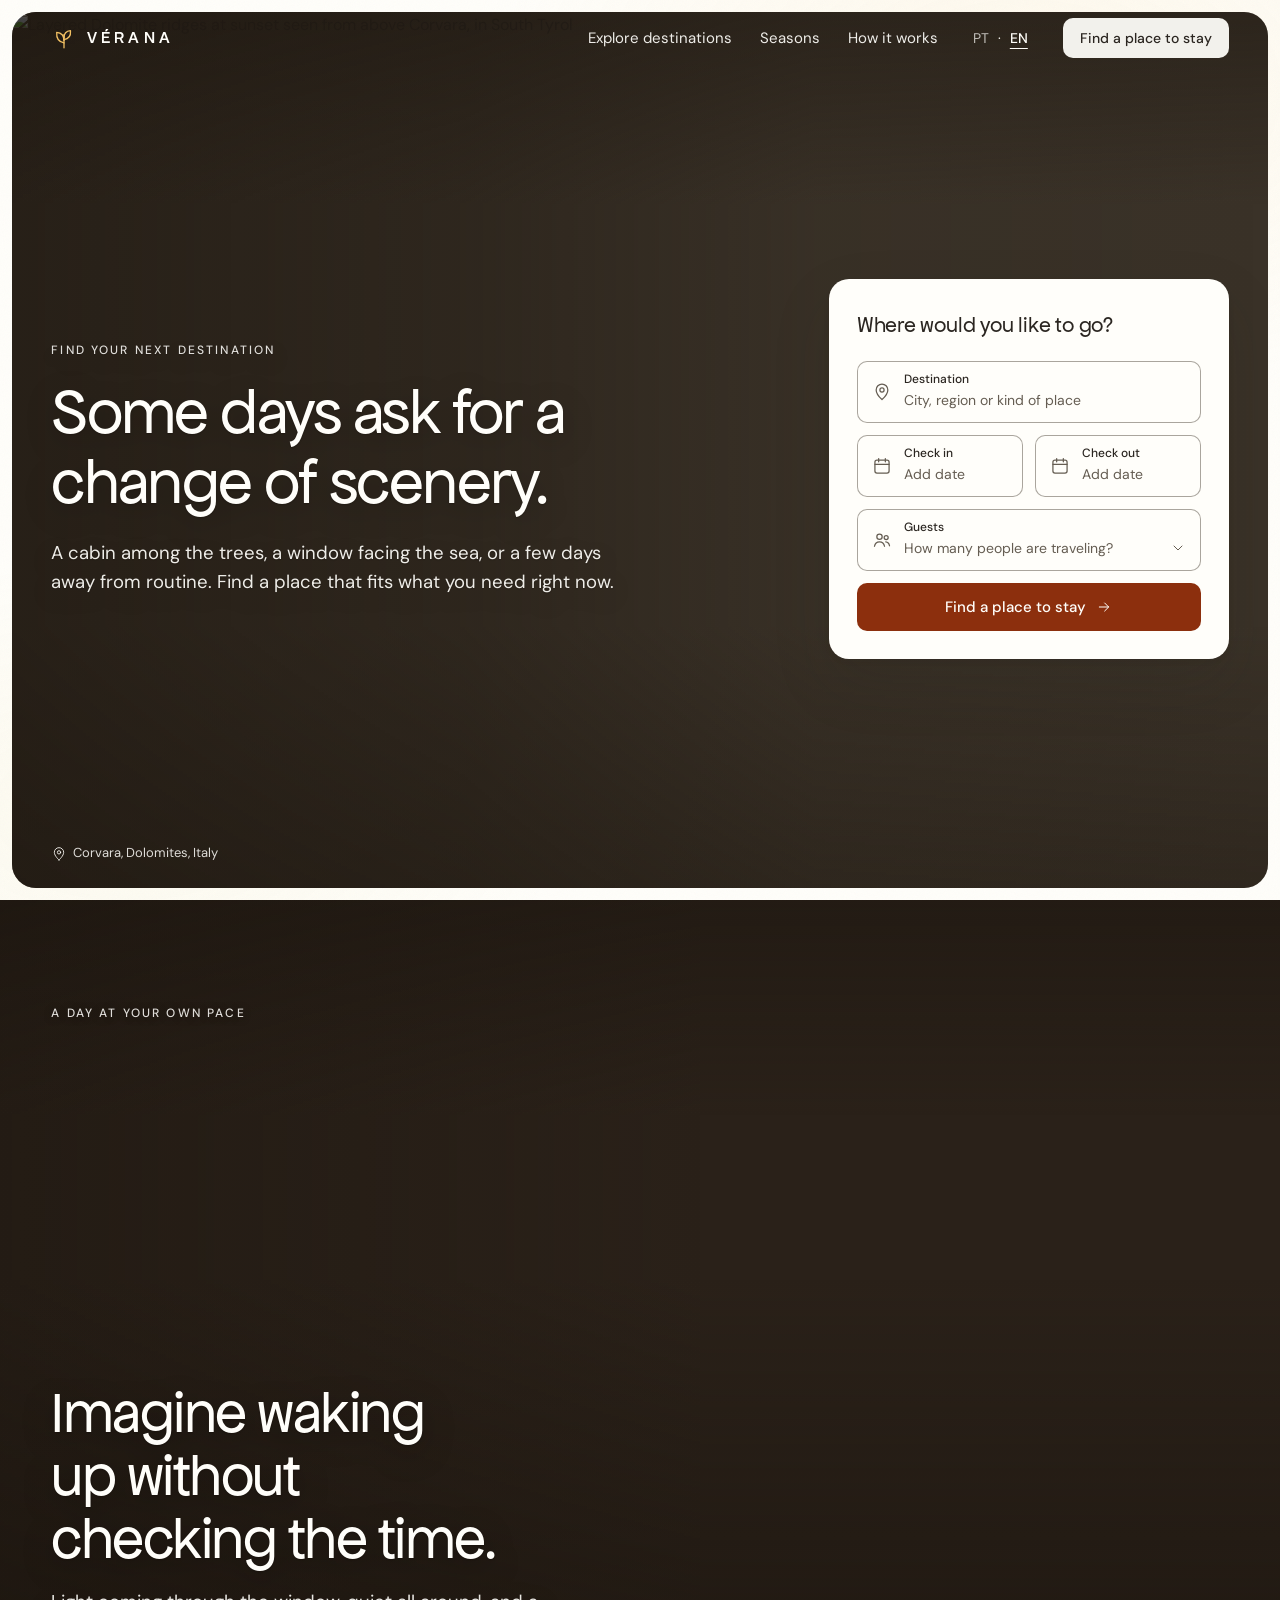
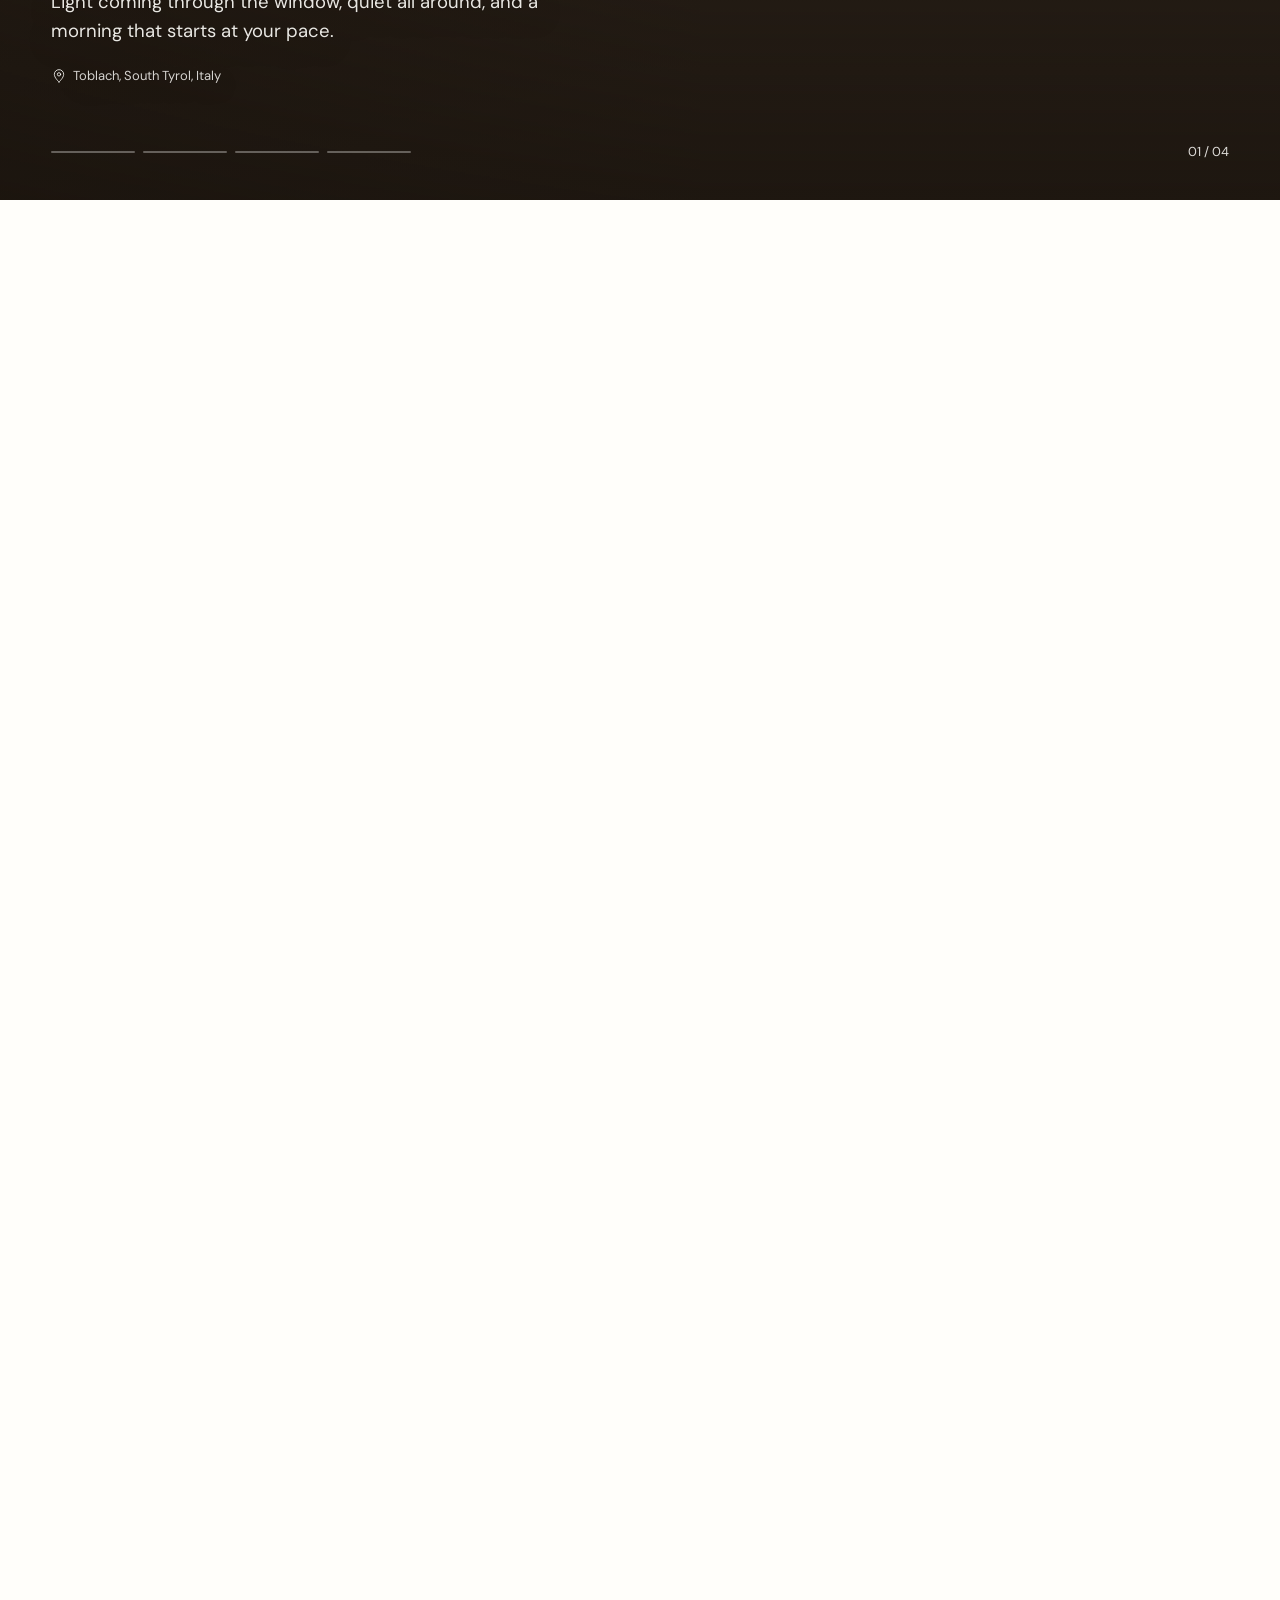
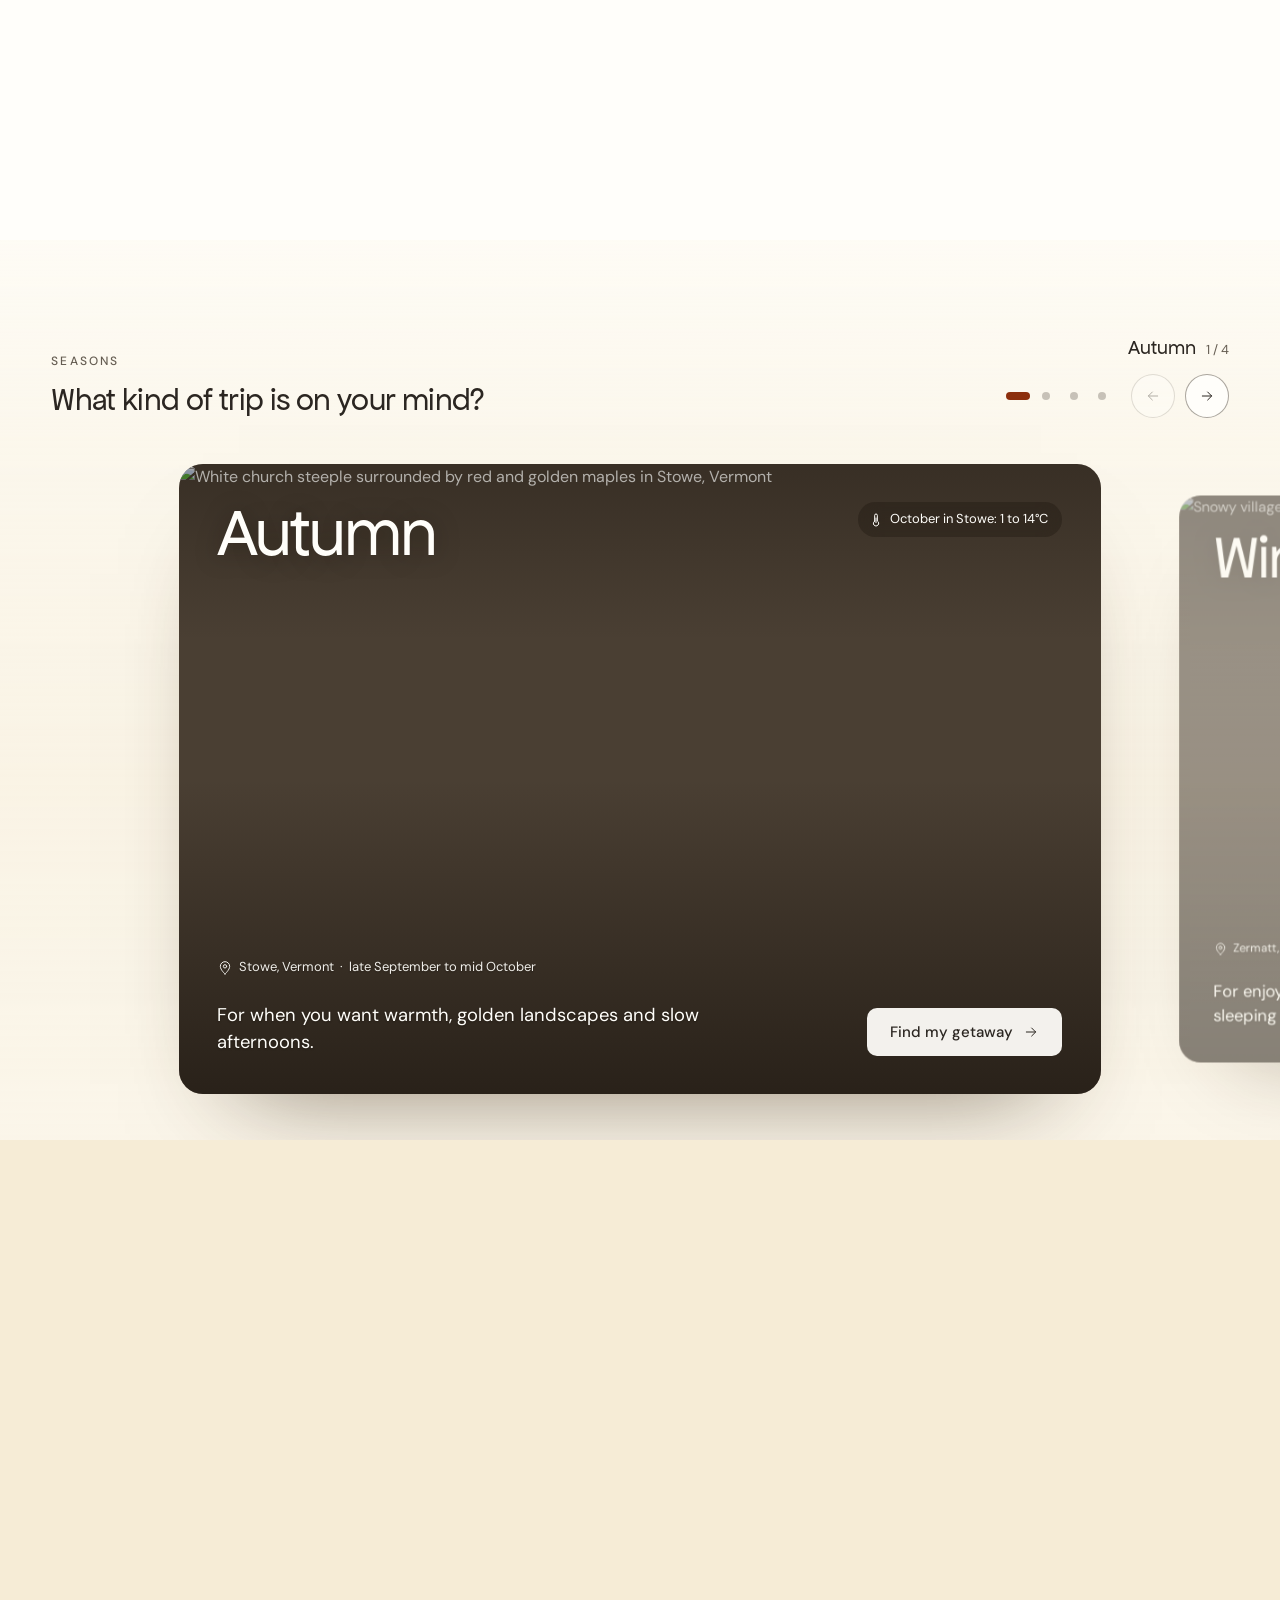
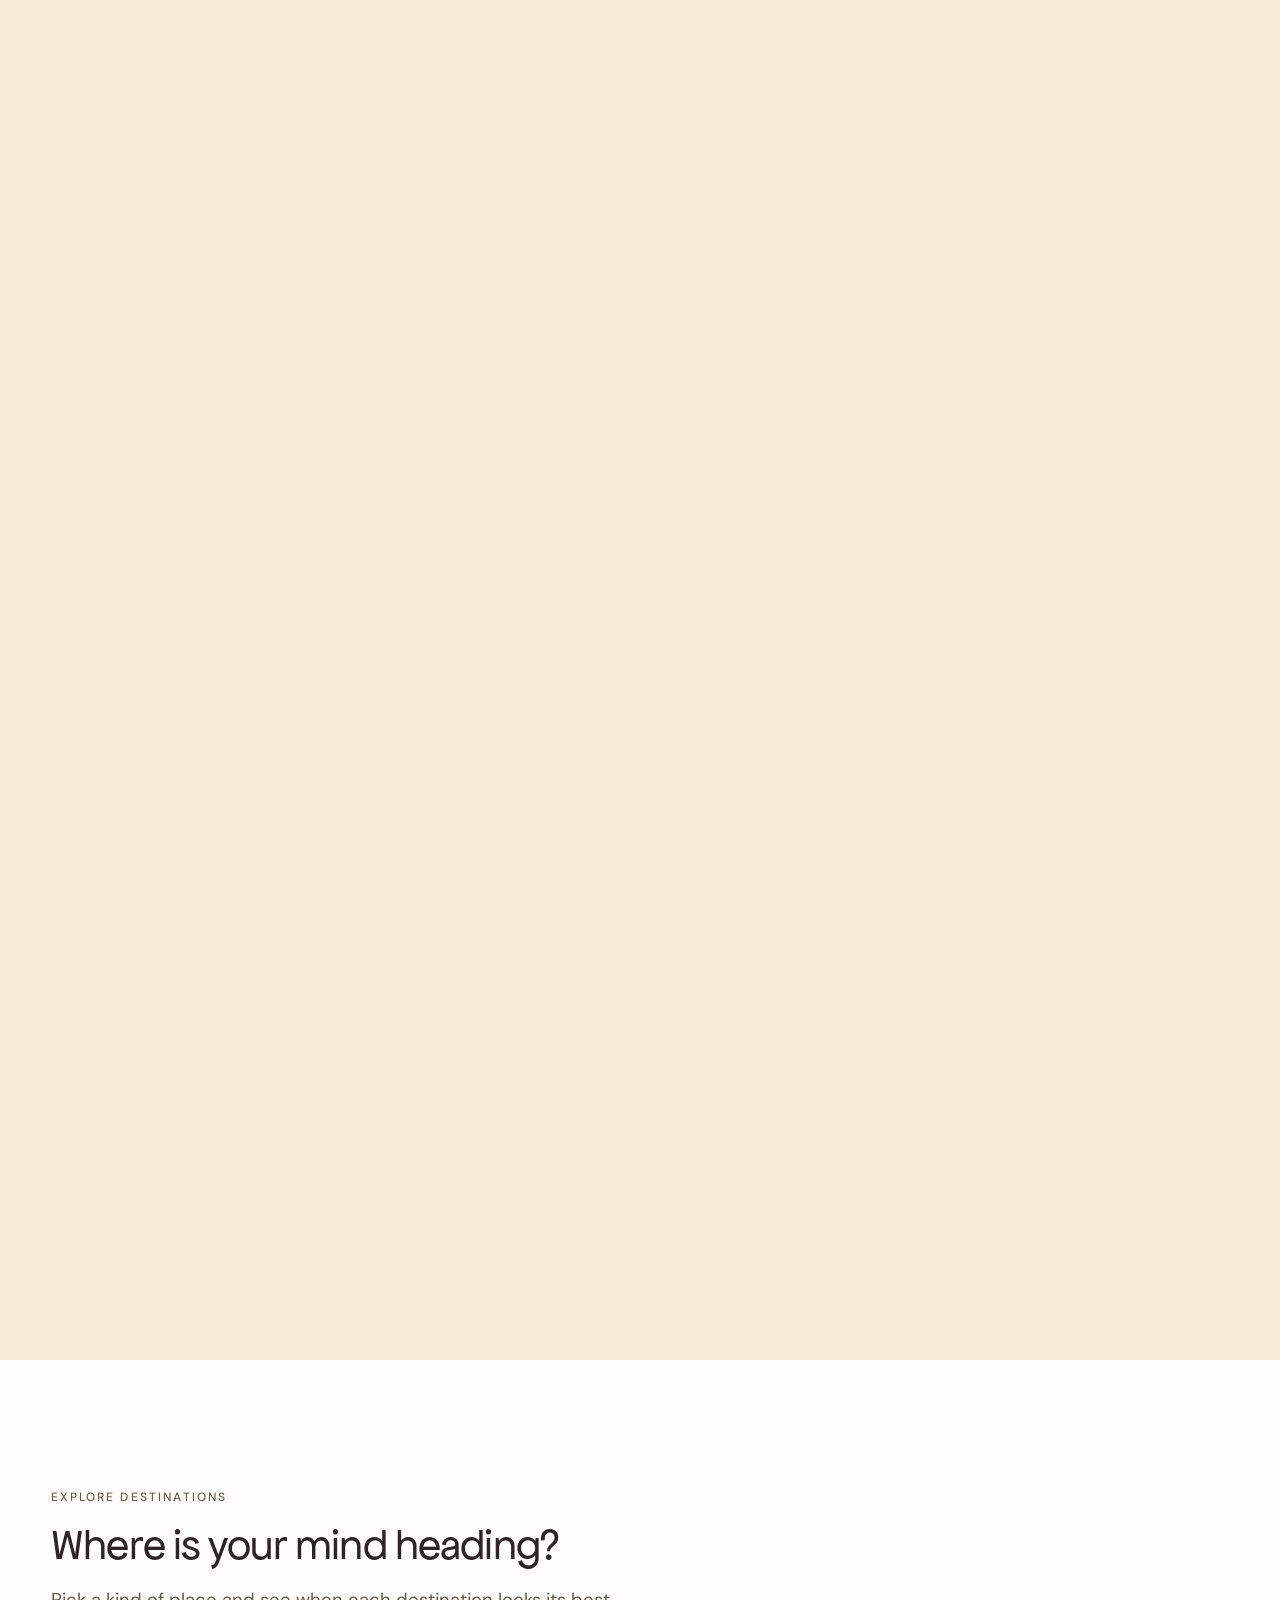
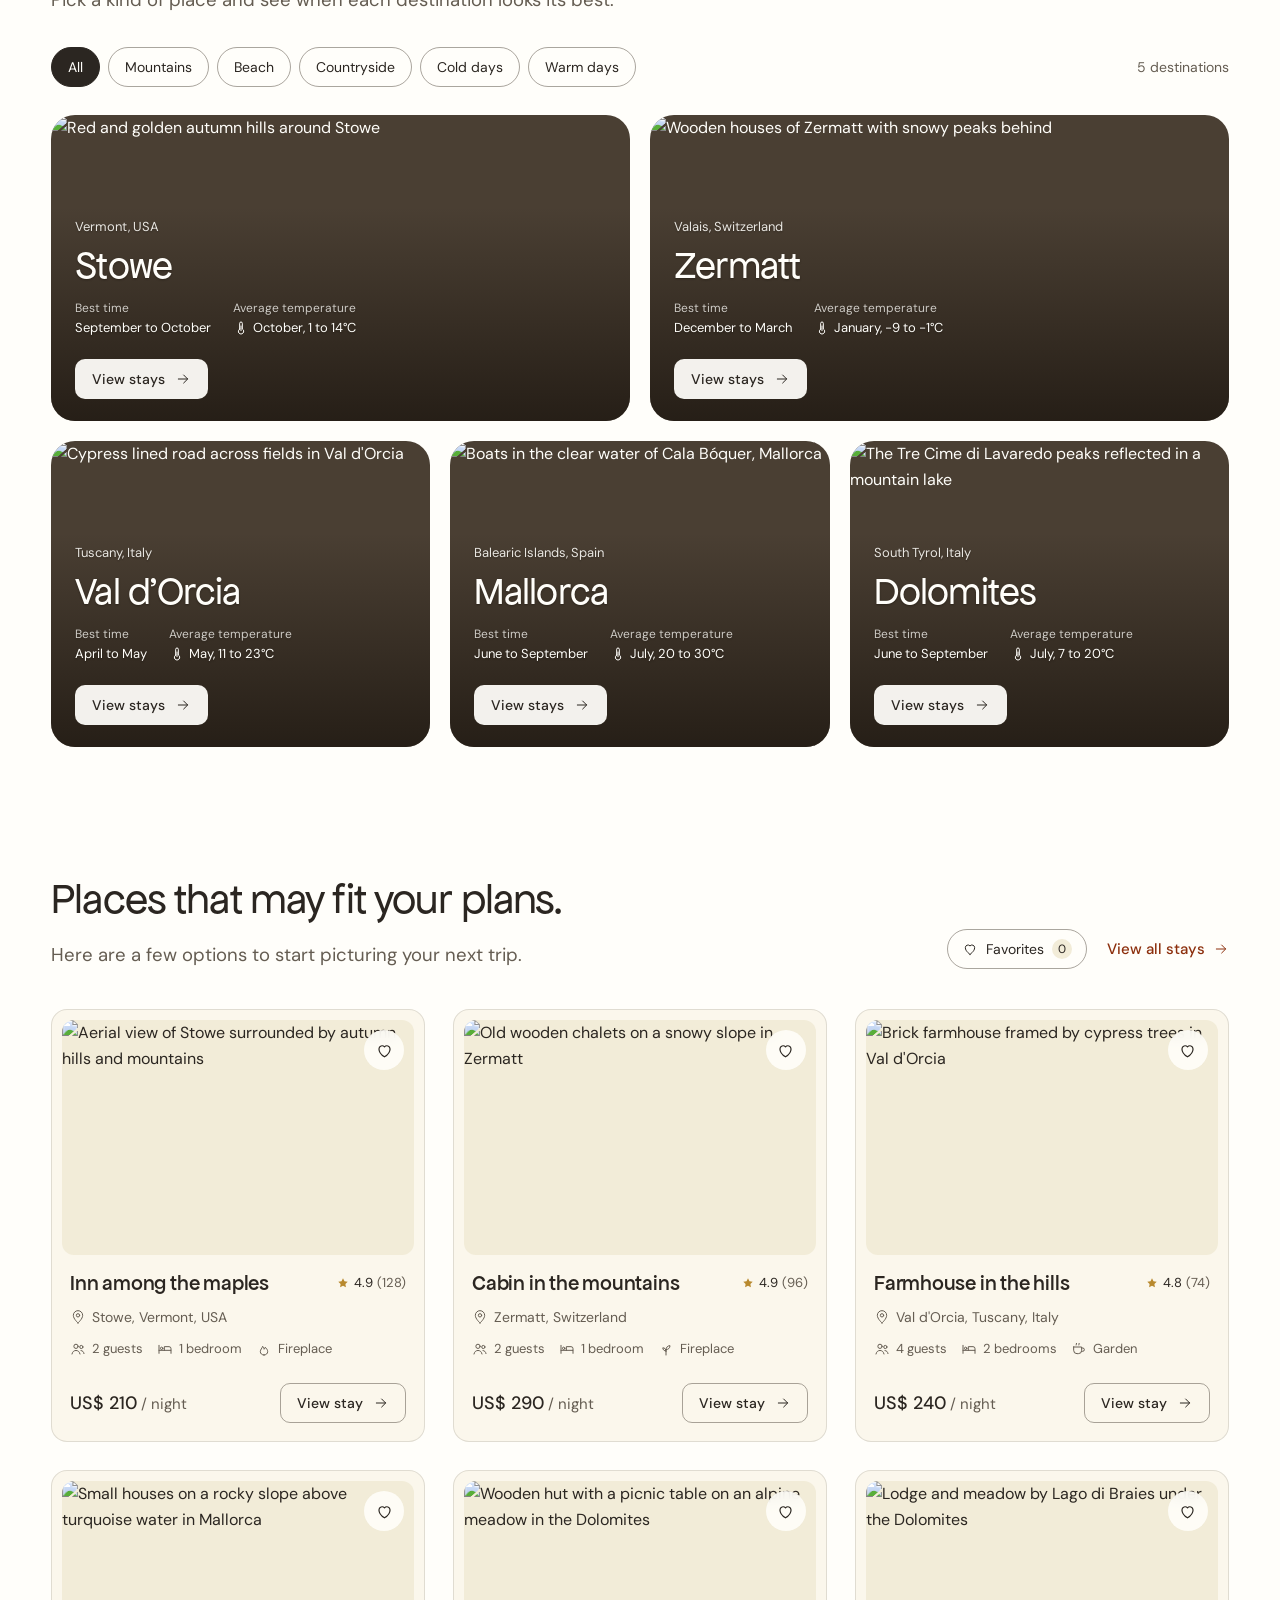
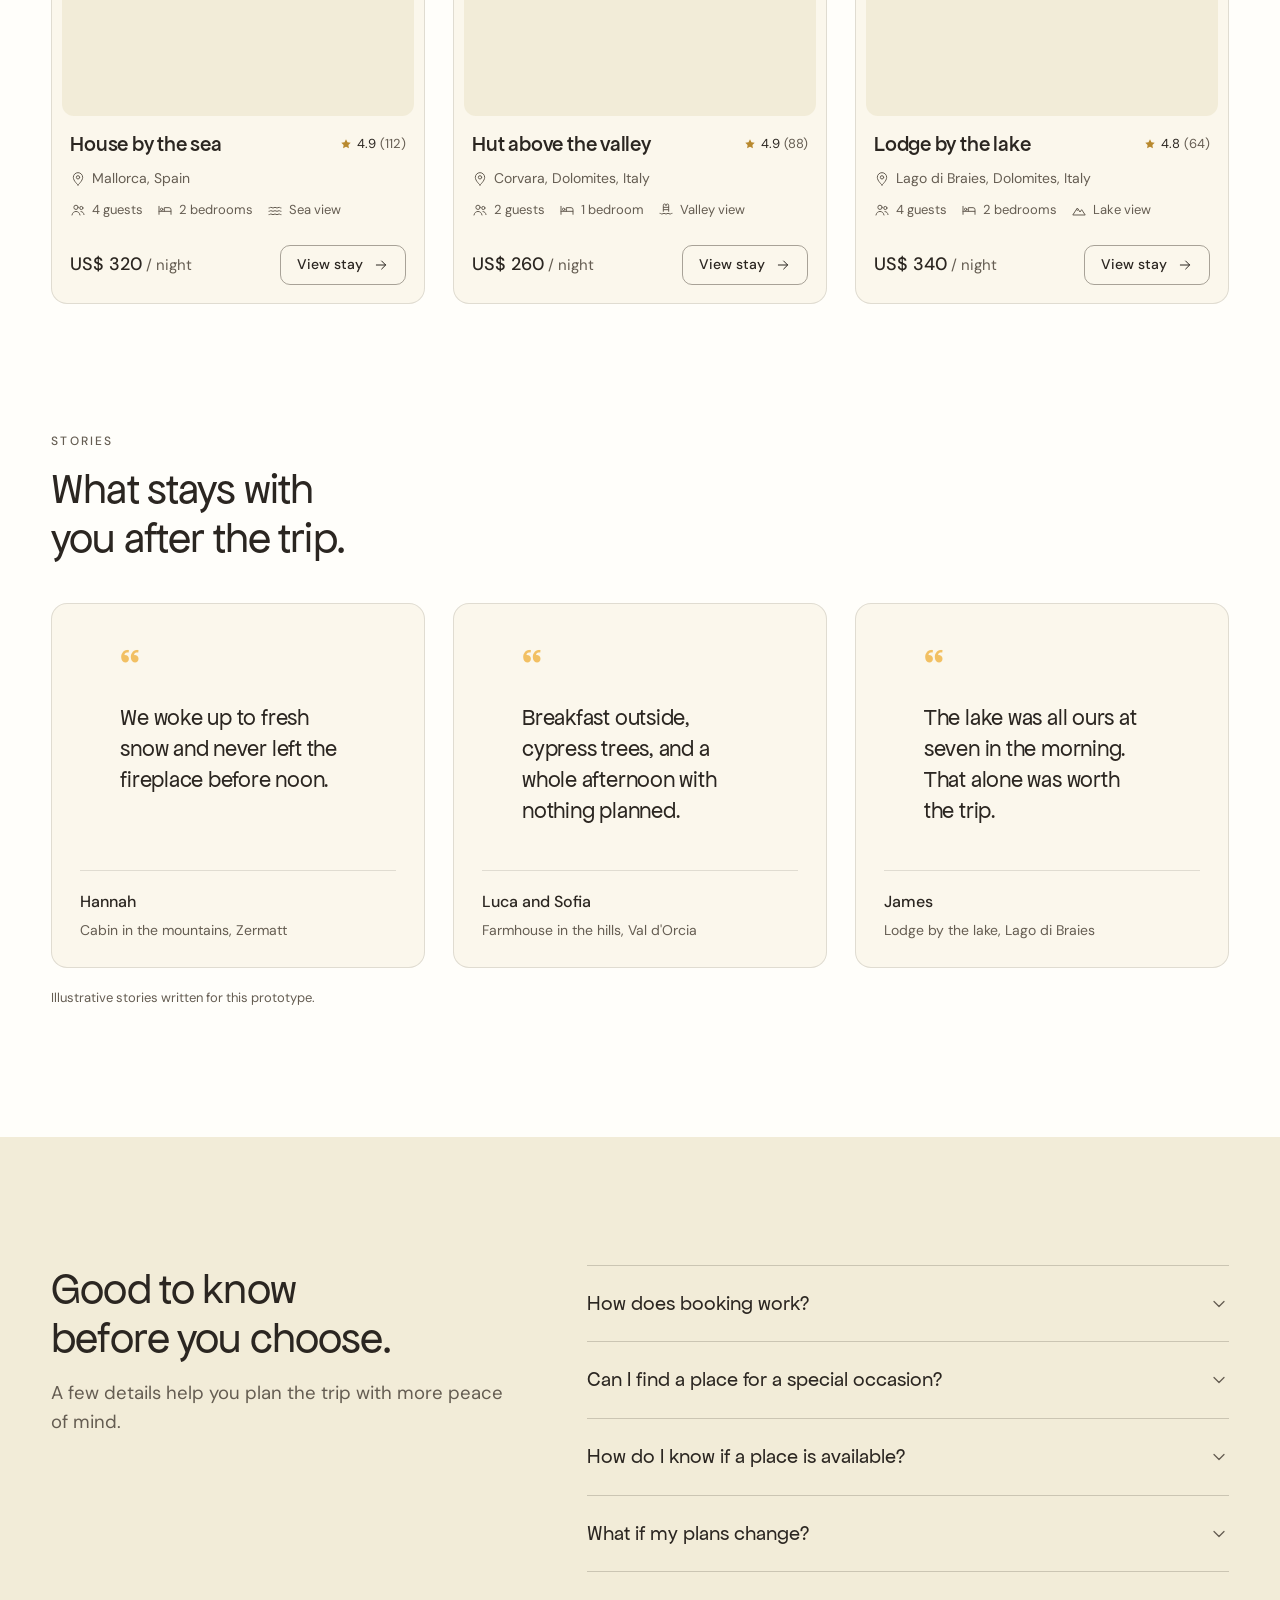
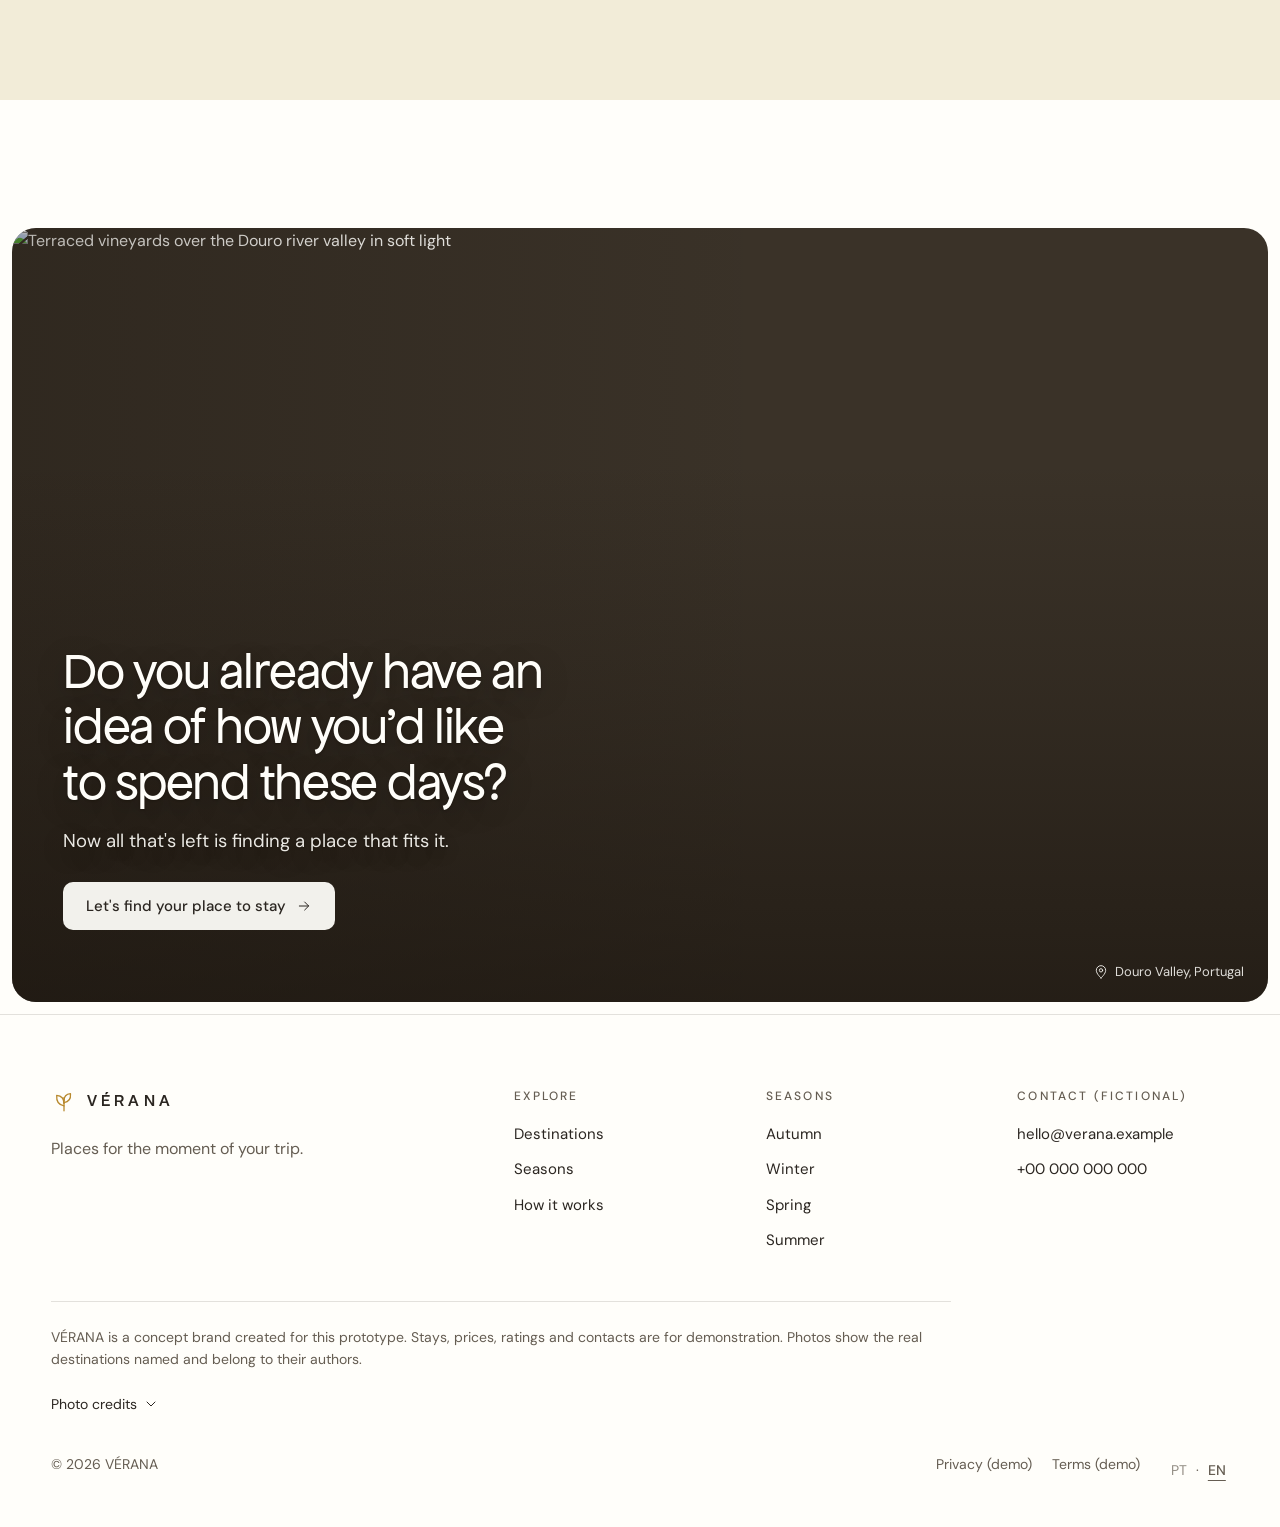
==== index.html @ c692964c "VÉRANA: landing de hospedagens em PT e EN Página única com troca de idioma, busca, estações, destino" ====
<!doctype html>
<html lang="pt-BR">
<head>
<meta charset="utf-8">
<meta name="viewport" content="width=device-width, initial-scale=1, viewport-fit=cover">
<title>VÉRANA · Lugares para o momento da sua viagem</title>
<meta name="description" content="Uma cabana entre as árvores, uma janela de frente para o mar ou alguns dias longe da rotina. Encontre um lugar que combine com o que você precisa agora.">
<meta name="theme-color" content="#FFFEFA">
<meta property="og:type" content="website">
<meta property="og:title" content="VÉRANA · Lugares para o momento da sua viagem">
<meta property="og:description" content="Uma cabana entre as árvores, uma janela de frente para o mar ou alguns dias longe da rotina. Encontre um lugar que combine com o que você precisa agora.">
<!-- DEPLOY STEP: troque DOMAIN pelo endereço final do Vercel no topo de tools/build.py -->
<meta property="og:url" content="https://SEU-DOMINIO/">
<meta property="og:image" content="https://SEU-DOMINIO/assets/og.jpg">
<meta property="og:image:width" content="1200">
<meta property="og:image:height" content="630">
<meta property="og:image:alt" content="VÉRANA">
<meta name="twitter:card" content="summary_large_image">
<link rel="canonical" href="https://SEU-DOMINIO/">
<link rel="alternate" hreflang="pt-BR" href="https://SEU-DOMINIO/">
<link rel="alternate" hreflang="en" href="https://SEU-DOMINIO/?lang=en">
<link rel="icon" href="assets/icons/favicon.svg" type="image/svg+xml">
<script>
  // idioma escolhido antes da primeira pintura: ?lang=en, escolha salva, ou idioma do navegador
  (function(){try{var q=new URLSearchParams(location.search).get('lang');var s=null;try{s=localStorage.getItem('verana-lang')}catch(_){}
  var l=q||s||((navigator.language||'pt').toLowerCase().indexOf('pt')===0?'pt':'en');if(l!=='pt'&&l!=='en')l='pt';
  document.documentElement.dataset.lang=l;try{if(!sessionStorage.getItem('verana-intro')&&!matchMedia('(prefers-reduced-motion: reduce)').matches)document.documentElement.classList.add('intro-on')}catch(_){}
  if(l==='en'){document.documentElement.lang='en';document.documentElement.classList.add('lang-pending');setTimeout(function(){document.documentElement.classList.remove('lang-pending')},2500)}}catch(_){}})();
</script>
<link rel="preconnect" href="https://fonts.googleapis.com">
<link rel="preconnect" href="https://fonts.gstatic.com" crossorigin>
<link rel="preconnect" href="https://images.unsplash.com">
<link rel="preload" href="assets/fonts/ApfelGrotezk-Regular.woff2" as="font" type="font/woff2" crossorigin>
<link rel="stylesheet" href="https://fonts.googleapis.com/css2?family=DM+Sans:opsz,wght@9..40,400;9..40,500&display=swap">
<link rel="stylesheet" href="assets/css/tokens.css?v=5">
<link rel="stylesheet" href="assets/css/site.css?v=5">
</head>
<body>
<svg xmlns="http://www.w3.org/2000/svg" style="display:none">
<symbol id="i-pin" viewBox="0 0 24 24"><path d="M12 21s-7-6.2-7-11.5A7 7 0 0 1 19 9.5C19 14.8 12 21 12 21z"/><circle cx="12" cy="9.5" r="2.5"/></symbol>
<symbol id="i-calendar" viewBox="0 0 24 24"><rect x="3.5" y="5" width="17" height="15.5" rx="2.5"/><path d="M3.5 10h17M8 3v4M16 3v4"/></symbol>
<symbol id="i-guests" viewBox="0 0 24 24"><circle cx="9" cy="8" r="3.2"/><path d="M3 19.5c.6-3.4 3-5.3 6-5.3s5.4 1.9 6 5.3"/><circle cx="17" cy="9" r="2.4"/><path d="M16.5 14.3c2.4.2 4 1.8 4.5 4.6"/></symbol>
<symbol id="i-arrow" viewBox="0 0 24 24"><path d="M5 12h14M13 6l6 6-6 6"/></symbol>
<symbol id="i-arrow-left" viewBox="0 0 24 24"><path d="M19 12H5M11 6l-6 6 6 6"/></symbol>
<symbol id="i-chevron" viewBox="0 0 24 24"><path d="M6 9l6 6 6-6"/></symbol>
<symbol id="i-bed" viewBox="0 0 24 24"><path d="M3 18.5V6.5M3 14h18v4.5M21 14v-2.5a3 3 0 0 0-3-3h-7V14"/><circle cx="7" cy="11" r="1.8"/></symbol>
<symbol id="i-fireplace" viewBox="0 0 24 24"><path d="M12 21c-3.3 0-5.5-2.2-5.5-5.1 0-3.2 2.6-4.7 3.4-7.9 1.7 1.3 2.1 3 2 4.4 1-.6 1.7-1.7 1.9-2.9 2 1.6 3.7 3.8 3.7 6.4 0 2.9-2.2 5.1-5.5 5.1z"/></symbol>
<symbol id="i-garden" viewBox="0 0 24 24"><path d="M12 21v-8M12 13c0-3.5 2.5-6 6-6 0 3.5-2.5 6-6 6zM12 15c0-2.8-2-4.8-4.8-4.8 0 2.8 2 4.8 4.8 4.8z"/></symbol>
<symbol id="i-coffee" viewBox="0 0 24 24"><path d="M4 9h12v5a5 5 0 0 1-5 5H9a5 5 0 0 1-5-5V9zM16 10.5h1.5a2.5 2.5 0 0 1 0 5H16M8 3.5c-.6.9.6 1.6 0 2.5M12 3.5c-.6.9.6 1.6 0 2.5"/></symbol>
<symbol id="i-wave" viewBox="0 0 24 24"><path d="M3 9c1.5 0 1.5-1 3-1s1.5 1 3 1 1.5-1 3-1 1.5 1 3 1 1.5-1 3-1 1.5 1 3 1M3 14c1.5 0 1.5-1 3-1s1.5 1 3 1 1.5-1 3-1 1.5 1 3 1 1.5-1 3-1 1.5 1 3 1M3 19c1.5 0 1.5-1 3-1s1.5 1 3 1 1.5-1 3-1 1.5 1 3 1 1.5-1 3-1 1.5 1 3 1"/></symbol>
<symbol id="i-star" viewBox="0 0 24 24"><path d="M12 3.8l2.5 5.1 5.6.8-4 3.9.9 5.6-5-2.6-5 2.6.9-5.6-4-3.9 5.6-.8z"/></symbol>
<symbol id="i-plus" viewBox="0 0 24 24"><path d="M12 5v14M5 12h14"/></symbol>
<symbol id="i-minus" viewBox="0 0 24 24"><path d="M5 12h14"/></symbol>
<symbol id="i-close" viewBox="0 0 24 24"><path d="M6 6l12 12M18 6L6 18"/></symbol>
<symbol id="i-menu" viewBox="0 0 24 24"><path d="M4 8h16M4 16h16"/></symbol>
<symbol id="i-mountain" viewBox="0 0 24 24"><path d="M3 19l6.5-10 4 6 2.5-3.5L21 19z"/><path d="M8 11.3l1.5 1.2 1.5-1"/></symbol>
<symbol id="i-bath" viewBox="0 0 24 24"><path d="M3 12h18v2a5 5 0 0 1-5 5H8a5 5 0 0 1-5-5v-2zM6 12V6a2 2 0 0 1 3.7-1M7 19l-1 2M17 19l1 2"/></symbol>
<symbol id="i-wifi" viewBox="0 0 24 24"><path d="M2.5 9a14 14 0 0 1 19 0M5.5 12.5a9.5 9.5 0 0 1 13 0M8.5 16a5 5 0 0 1 7 0"/><circle cx="12" cy="19" r=".8"/></symbol>
<symbol id="i-car" viewBox="0 0 24 24"><path d="M4 16v-4l2-5h12l2 5v4M4 16h16v2.5M4 16v2.5M3 12h18"/><circle cx="7.5" cy="14" r=".6"/><circle cx="16.5" cy="14" r=".6"/></symbol>
<symbol id="i-paw" viewBox="0 0 24 24"><circle cx="7" cy="10" r="1.8"/><circle cx="17" cy="10" r="1.8"/><circle cx="10" cy="6.3" r="1.8"/><circle cx="14" cy="6.3" r="1.8"/><path d="M12 12.5c-2.8 0-5 3.2-5 5.2 0 1.7 1.5 2.3 2.7 1.8 1-.4 1.6-.6 2.3-.6s1.3.2 2.3.6c1.2.5 2.7-.1 2.7-1.8 0-2-2.2-5.2-5-5.2z"/></symbol>
<symbol id="i-sun" viewBox="0 0 24 24"><circle cx="12" cy="12" r="4"/><path d="M12 2.5v2M12 19.5v2M2.5 12h2M19.5 12h2M5.3 5.3l1.4 1.4M17.3 17.3l1.4 1.4M5.3 18.7l1.4-1.4M17.3 6.7l1.4-1.4"/></symbol>
<symbol id="i-pool" viewBox="0 0 24 24"><path d="M3 17c1.5 0 1.5 1 3 1s1.5-1 3-1 1.5 1 3 1 1.5-1 3-1 1.5 1 3 1 1.5-1 3-1M8 14V5a2 2 0 0 1 4 0M16 14V5a2 2 0 0 0-4 0M8 8h8M8 11.5h8"/></symbol>
<symbol id="i-check" viewBox="0 0 24 24"><path d="M5 12.5l4.5 4.5L19 7.5"/></symbol>
<symbol id="i-share" viewBox="0 0 24 24"><path d="M12 15V4M8 8l4-4 4 4"/><path d="M5 12v6.5A1.5 1.5 0 0 0 6.5 20h11a1.5 1.5 0 0 0 1.5-1.5V12"/></symbol>
<symbol id="i-grid" viewBox="0 0 24 24"><rect x="4" y="4" width="6.5" height="6.5" rx="1.5"/><rect x="13.5" y="4" width="6.5" height="6.5" rx="1.5"/><rect x="4" y="13.5" width="6.5" height="6.5" rx="1.5"/><rect x="13.5" y="13.5" width="6.5" height="6.5" rx="1.5"/></symbol>
<symbol id="i-heart" viewBox="0 0 24 24"><path d="M12 20s-7-4.4-7-10a4 4 0 0 1 7-2.6A4 4 0 0 1 19 10c0 5.6-7 10-7 10z"/></symbol>
<symbol id="i-thermo" viewBox="0 0 24 24"><path d="M10 13.5V5a2 2 0 0 1 4 0v8.5a4 4 0 1 1-4 0z"/><path d="M12 9v7"/></symbol>
<symbol id="i-leaf" viewBox="0 0 32 32"><path d="M16 28V12"/><path d="M16 22c-6.5-1-9.5-6-9-13 6 .6 9 4.6 9 10"/><path d="M16 18c5.5-.8 8.5-5 8-11-5 .5-8 3.8-8 8.6"/></symbol>
</svg>
<a class="skip" href="#main"><span data-t="ui.skip">Ir para o conteúdo</span></a>
<div class="env" aria-hidden="true"></div>
<div class="intro" data-intro aria-hidden="true">
  <div class="intro__inner">
    <span class="intro__logo"><svg class="logo__mark" aria-hidden="true" focusable="false"><use href="#i-leaf"/></svg><span class="logo__word">VÉRANA</span></span>
    <p class="intro__line" data-t="intro.line">Lugares reais, no seu tempo.</p>
    <span class="intro__bar"><span></span></span>
  </div>
</div>

<header class="header is-over" data-header>
  <div class="header__inner">
    <a class="logo" href="#top" aria-label="VÉRANA"><svg class="logo__mark" aria-hidden="true" focusable="false"><use href="#i-leaf"/></svg><span class="logo__word">VÉRANA</span></a>
    <nav class="nav" aria-label="Menu" data-ta="aria-label:ui.menu">
      <ul class="nav__links"><li><a href="#destinations"><span data-t="ui.nav.0.0">Explorar destinos</span></a></li><li><a href="#seasons"><span data-t="ui.nav.1.0">Estações</span></a></li><li><a href="#faq"><span data-t="ui.nav.2.0">Como funciona</span></a></li></ul>
      <div class="lang " role="group" aria-label="Idioma" data-ta="aria-label:ui.langLabel">
      <button type="button" class="lang__btn" data-lang-btn="pt" aria-pressed="true" lang="pt-BR">PT</button><span aria-hidden="true">·</span><button type="button" class="lang__btn" data-lang-btn="en" aria-pressed="false" lang="en">EN</button>
    </div>
      <a class="btn btn--primary btn--sm nav__cta" href="#search" data-focus-search><span data-t="ui.navCta">Encontrar hospedagem</span></a>
    </nav>
    <div class="header__mobile">
      <div class="lang lang--compact" role="group" aria-label="Idioma" data-ta="aria-label:ui.langLabel">
      <button type="button" class="lang__btn" data-lang-btn="pt" aria-pressed="true" lang="pt-BR">PT</button><span aria-hidden="true">·</span><button type="button" class="lang__btn" data-lang-btn="en" aria-pressed="false" lang="en">EN</button>
    </div>
      <button class="menu-btn" type="button" aria-expanded="false" aria-controls="mnav" data-menu-btn><span class="sr-only" data-t="ui.menu" data-menu-label>Menu</span><svg class="icon" aria-hidden="true" focusable="false"><use href="#i-menu"/></svg></button>
    </div>
  </div>
  <div class="mnav" id="mnav" hidden data-mnav>
    <ul><li><a href="#destinations"><span data-t="ui.nav.0.0">Explorar destinos</span></a></li><li><a href="#seasons"><span data-t="ui.nav.1.0">Estações</span></a></li><li><a href="#faq"><span data-t="ui.nav.2.0">Como funciona</span></a></li></ul>
    <a class="btn btn--primary btn--block" href="#search" data-focus-search><span data-t="ui.navCta">Encontrar hospedagem</span><svg class="icon icon--sm" aria-hidden="true" focusable="false"><use href="#i-arrow"/></svg></a>
  </div>
</header>

<main id="main" tabindex="-1">

<section class="hero" id="top" aria-labelledby="hero-title">
  <div class="hero__frame">
    <img class="hero__img" src="https://images.unsplash.com/photo-1682347812423-45911f8e6ef1?auto=format&amp;fit=crop&amp;q=72&amp;w=1600" srcset="https://images.unsplash.com/photo-1682347812423-45911f8e6ef1?auto=format&amp;fit=crop&amp;q=72&amp;w=640 640w, https://images.unsplash.com/photo-1682347812423-45911f8e6ef1?auto=format&amp;fit=crop&amp;q=72&amp;w=960 960w, https://images.unsplash.com/photo-1682347812423-45911f8e6ef1?auto=format&amp;fit=crop&amp;q=72&amp;w=1280 1280w, https://images.unsplash.com/photo-1682347812423-45911f8e6ef1?auto=format&amp;fit=crop&amp;q=72&amp;w=1600 1600w, https://images.unsplash.com/photo-1682347812423-45911f8e6ef1?auto=format&amp;fit=crop&amp;q=72&amp;w=2000 2000w, https://images.unsplash.com/photo-1682347812423-45911f8e6ef1?auto=format&amp;fit=crop&amp;q=72&amp;w=2600 2600w" sizes="100vw" alt="Vale verde com montanhas em camadas sob nuvens claras, em Gonçalves, na Serra da Mantiqueira" loading="eager" fetchpriority="high" decoding="async" style="object-position:50% 60%" data-img="hero.image">
    <div class="hero__shade" aria-hidden="true"></div>
    <div class="hero__grid">
      <div class="hero__copy">
        <p class="kicker kicker--light hero__kicker" data-t="hero.kicker">Encontre seu próximo destino</p>
        <h1 class="hero__title" data-t="hero.title" id="hero-title">Tem dias que pedem uma mudança de cenário.</h1>
        <p class="hero__text" data-t="hero.text">Uma cabana entre as árvores, uma janela de frente para o mar ou alguns dias longe da rotina. Encontre um lugar que combine com o que você precisa agora.</p>
      </div>
      <form class="booking" id="search" novalidate data-booking aria-labelledby="booking-title">
        <h2 class="booking__title" data-t="form.title" id="booking-title">Para onde você quer ir?</h2>
        <div class="field field--dest" data-field="destination">
          <svg class="icon field__icon" aria-hidden="true" focusable="false"><use href="#i-pin"/></svg>
          <label class="field__label" data-t="form.destination" for="f-dest">Destino</label>
          <input class="field__input" id="f-dest" name="destination" type="text" autocomplete="off" placeholder="Cidade, região ou tipo de lugar" data-ta="placeholder:form.destinationPh" role="combobox" aria-autocomplete="list" aria-expanded="false" aria-controls="f-dest-list" aria-describedby="f-error">
          <ul class="combo" id="f-dest-list" role="listbox" aria-label="Sugestões" data-ta="aria-label:form.suggestionsLabel" hidden><li role="option" id="sug-0" data-value="Gramado e Canela, RS" data-ta="data-value:form.suggestions.0"><svg class="icon icon--sm" aria-hidden="true" focusable="false"><use href="#i-pin"/></svg><span data-t="form.suggestions.0">Gramado e Canela, RS</span></li><li role="option" id="sug-1" data-value="Urubici, SC" data-ta="data-value:form.suggestions.1"><svg class="icon icon--sm" aria-hidden="true" focusable="false"><use href="#i-pin"/></svg><span data-t="form.suggestions.1">Urubici, SC</span></li><li role="option" id="sug-2" data-value="Serra da Mantiqueira, MG" data-ta="data-value:form.suggestions.2"><svg class="icon icon--sm" aria-hidden="true" focusable="false"><use href="#i-pin"/></svg><span data-t="form.suggestions.2">Serra da Mantiqueira, MG</span></li><li role="option" id="sug-3" data-value="Trancoso, BA" data-ta="data-value:form.suggestions.3"><svg class="icon icon--sm" aria-hidden="true" focusable="false"><use href="#i-pin"/></svg><span data-t="form.suggestions.3">Trancoso, BA</span></li></ul>
        </div>
        <div class="field-row">
          <div class="field field--date" data-field="checkin">
            <svg class="icon field__icon" aria-hidden="true" focusable="false"><use href="#i-calendar"/></svg>
            <label class="field__label" data-t="form.checkin" for="f-in">Entrada</label>
            <span class="field__display" aria-hidden="true" data-ph>Adicionar data</span>
            <input class="field__date" id="f-in" name="checkin" type="date">
          </div>
          <div class="field field--date" data-field="checkout">
            <svg class="icon field__icon" aria-hidden="true" focusable="false"><use href="#i-calendar"/></svg>
            <label class="field__label" data-t="form.checkout" for="f-out">Saída</label>
            <span class="field__display" aria-hidden="true" data-ph>Adicionar data</span>
            <input class="field__date" id="f-out" name="checkout" type="date">
          </div>
        </div>
        <div class="field field--guests" data-field="guests">
          <svg class="icon field__icon" aria-hidden="true" focusable="false"><use href="#i-guests"/></svg>
          <span class="field__label" data-t="form.guests" id="f-guests-label">Hóspedes</span>
          <button class="field__button" type="button" id="f-guests" aria-haspopup="dialog" aria-expanded="false" aria-controls="f-guests-pop" aria-labelledby="f-guests-label f-guests"><span data-guests-summary>Quantas pessoas vão viajar?</span><svg class="icon icon--sm field__chev" aria-hidden="true" focusable="false"><use href="#i-chevron"/></svg></button>
          <div class="guests-pop" id="f-guests-pop" role="dialog" aria-label="Hóspedes" data-ta="aria-label:form.guests" hidden>
            <div class="stepper" data-stepper="adults" data-min="1" data-max="12">
              <div><p class="stepper__name" data-t="form.adults">Adultos</p><p class="stepper__hint" data-t="form.adultsHint">13 anos ou mais</p></div>
              <div class="stepper__ctrl"><button type="button" class="round" data-step="-1" aria-label="Remover" data-ta="aria-label:form.less"><svg class="icon icon--sm" aria-hidden="true" focusable="false"><use href="#i-minus"/></svg></button><output aria-live="polite">2</output><button type="button" class="round" data-step="1" aria-label="Adicionar" data-ta="aria-label:form.more"><svg class="icon icon--sm" aria-hidden="true" focusable="false"><use href="#i-plus"/></svg></button></div>
            </div>
            <div class="stepper" data-stepper="children" data-min="0" data-max="8">
              <div><p class="stepper__name" data-t="form.children">Crianças</p><p class="stepper__hint" data-t="form.childrenHint">2 a 12 anos</p></div>
              <div class="stepper__ctrl"><button type="button" class="round" data-step="-1" aria-label="Remover" data-ta="aria-label:form.less"><svg class="icon icon--sm" aria-hidden="true" focusable="false"><use href="#i-minus"/></svg></button><output aria-live="polite">0</output><button type="button" class="round" data-step="1" aria-label="Adicionar" data-ta="aria-label:form.more"><svg class="icon icon--sm" aria-hidden="true" focusable="false"><use href="#i-plus"/></svg></button></div>
            </div>
            <button type="button" class="btn btn--ghost btn--sm guests-pop__done" data-guests-done><span data-t="form.done">Pronto</span></button>
          </div>
        </div>
        <p class="booking__error" id="f-error" role="alert" aria-live="assertive"></p>
        <button class="btn btn--primary btn--block" type="submit"><span data-t="form.submit">Encontrar hospedagem</span><svg class="icon icon--sm" aria-hidden="true" focusable="false"><use href="#i-arrow"/></svg></button>
      </form>
    </div>
    <p class="hero__caption"><svg class="icon icon--sm" aria-hidden="true" focusable="false"><use href="#i-pin"/></svg><span data-t="hero.caption">Gonçalves, Serra da Mantiqueira, MG</span></p>
  </div>
</section>

<section class="results" id="results" aria-labelledby="results-title" hidden data-results>
  <div class="container">
    <div class="results__head">
      <div>
        <p class="kicker" data-t="results.kicker">Sua busca</p>
        <h2 class="results__title" id="results-title" tabindex="-1" data-results-title></h2>
        <p class="results__meta" data-results-meta></p>
      </div>
      <button class="btn btn--ghost btn--sm" type="button" data-results-clear><span data-t="results.clear">Limpar busca</span></button>
    </div>
    <p class="results__note" data-results-note hidden></p>
    <div class="stays__grid" data-results-grid></div>
  </div>
</section>

<section class="moments" id="moments" aria-label="Um dia no seu tempo" data-ta="aria-label:story.label" data-story>
  <div class="moments__stage">
    <div class="moments__media"><figure class="moment__media" data-i="0"><img class="moment__img" src="https://images.unsplash.com/photo-1542300058-849d3b08aa0f?auto=format&amp;fit=crop&amp;q=72&amp;w=1600" srcset="https://images.unsplash.com/photo-1542300058-849d3b08aa0f?auto=format&amp;fit=crop&amp;q=72&amp;w=640 640w, https://images.unsplash.com/photo-1542300058-849d3b08aa0f?auto=format&amp;fit=crop&amp;q=72&amp;w=960 960w, https://images.unsplash.com/photo-1542300058-849d3b08aa0f?auto=format&amp;fit=crop&amp;q=72&amp;w=1280 1280w, https://images.unsplash.com/photo-1542300058-849d3b08aa0f?auto=format&amp;fit=crop&amp;q=72&amp;w=1600 1600w, https://images.unsplash.com/photo-1542300058-849d3b08aa0f?auto=format&amp;fit=crop&amp;q=72&amp;w=2000 2000w, https://images.unsplash.com/photo-1542300058-849d3b08aa0f?auto=format&amp;fit=crop&amp;q=72&amp;w=2600 2600w" sizes="100vw" alt="Nascer do sol sobre a praia, com coqueiros ao fundo, em Praia do Forte" loading="lazy" decoding="async" style="object-position:50% 55%" data-img="story.scenes.0.image"></figure><figure class="moment__media" data-i="1"><img class="moment__img" src="https://images.unsplash.com/photo-1760067538559-49b2bfb5f42a?auto=format&amp;fit=crop&amp;q=72&amp;w=1600" srcset="https://images.unsplash.com/photo-1760067538559-49b2bfb5f42a?auto=format&amp;fit=crop&amp;q=72&amp;w=640 640w, https://images.unsplash.com/photo-1760067538559-49b2bfb5f42a?auto=format&amp;fit=crop&amp;q=72&amp;w=960 960w, https://images.unsplash.com/photo-1760067538559-49b2bfb5f42a?auto=format&amp;fit=crop&amp;q=72&amp;w=1280 1280w, https://images.unsplash.com/photo-1760067538559-49b2bfb5f42a?auto=format&amp;fit=crop&amp;q=72&amp;w=1600 1600w, https://images.unsplash.com/photo-1760067538559-49b2bfb5f42a?auto=format&amp;fit=crop&amp;q=72&amp;w=2000 2000w, https://images.unsplash.com/photo-1760067538559-49b2bfb5f42a?auto=format&amp;fit=crop&amp;q=72&amp;w=2600 2600w" sizes="100vw" alt="Varanda aberta de madeira com sofás claros e jardim tropical, em Praia do Forte" loading="lazy" decoding="async" style="object-position:50% 55%" data-img="story.scenes.1.image"></figure><figure class="moment__media" data-i="2"><img class="moment__img" src="https://images.unsplash.com/photo-1760067537859-460c0d91cad9?auto=format&amp;fit=crop&amp;q=72&amp;w=1600" srcset="https://images.unsplash.com/photo-1760067537859-460c0d91cad9?auto=format&amp;fit=crop&amp;q=72&amp;w=640 640w, https://images.unsplash.com/photo-1760067537859-460c0d91cad9?auto=format&amp;fit=crop&amp;q=72&amp;w=960 960w, https://images.unsplash.com/photo-1760067537859-460c0d91cad9?auto=format&amp;fit=crop&amp;q=72&amp;w=1280 1280w, https://images.unsplash.com/photo-1760067537859-460c0d91cad9?auto=format&amp;fit=crop&amp;q=72&amp;w=1600 1600w, https://images.unsplash.com/photo-1760067537859-460c0d91cad9?auto=format&amp;fit=crop&amp;q=72&amp;w=2000 2000w, https://images.unsplash.com/photo-1760067537859-460c0d91cad9?auto=format&amp;fit=crop&amp;q=72&amp;w=2600 2600w" sizes="100vw" alt="Espreguiçadeiras brancas ao lado da piscina, cercadas de plantas, em Praia do Forte" loading="lazy" decoding="async" style="object-position:50% 60%" data-img="story.scenes.2.image"></figure><figure class="moment__media" data-i="3"><img class="moment__img" src="https://images.unsplash.com/photo-1536243571237-9f9218322827?auto=format&amp;fit=crop&amp;q=72&amp;w=1600" srcset="https://images.unsplash.com/photo-1536243571237-9f9218322827?auto=format&amp;fit=crop&amp;q=72&amp;w=640 640w, https://images.unsplash.com/photo-1536243571237-9f9218322827?auto=format&amp;fit=crop&amp;q=72&amp;w=960 960w, https://images.unsplash.com/photo-1536243571237-9f9218322827?auto=format&amp;fit=crop&amp;q=72&amp;w=1280 1280w, https://images.unsplash.com/photo-1536243571237-9f9218322827?auto=format&amp;fit=crop&amp;q=72&amp;w=1600 1600w, https://images.unsplash.com/photo-1536243571237-9f9218322827?auto=format&amp;fit=crop&amp;q=72&amp;w=2000 2000w, https://images.unsplash.com/photo-1536243571237-9f9218322827?auto=format&amp;fit=crop&amp;q=72&amp;w=2600 2600w" sizes="100vw" alt="Céu alaranjado do fim de tarde sobre o horizonte em Praia do Forte" loading="lazy" decoding="async" style="object-position:50% 60%" data-img="story.scenes.3.image"></figure></div>
    <div class="moments__shade" aria-hidden="true"></div>
    <p class="moments__label kicker kicker--light" data-t="story.label">Um dia no seu tempo</p>
    <div class="moments__texts"><div class="moment__text" data-i="0">
        <h3 class="moment__title" data-t="story.scenes.0.title">Imagine acordar sem olhar as horas.</h3>
        <p class="moment__copy" data-t="story.scenes.0.text">Luz entrando pela janela, silêncio ao redor e uma manhã que começa no seu tempo.</p>
        <p class="moment__place"><svg class="icon icon--sm" aria-hidden="true" focusable="false"><use href="#i-pin"/></svg><span data-t="story.scenes.0.place">Praia do Forte, Bahia</span></p>
      </div><div class="moment__text" data-i="1">
        <h3 class="moment__title" data-t="story.scenes.1.title">Seu café pode esperar um pouco.</h3>
        <p class="moment__copy" data-t="story.scenes.1.text">Talvez você prefira ficar mais alguns minutos olhando a paisagem.</p>
        <p class="moment__place"><svg class="icon icon--sm" aria-hidden="true" focusable="false"><use href="#i-pin"/></svg><span data-t="story.scenes.1.place">Praia do Forte, Bahia</span></p>
      </div><div class="moment__text" data-i="2">
        <h3 class="moment__title" data-t="story.scenes.2.title">Hoje, você não precisa chegar a lugar nenhum.</h3>
        <p class="moment__copy" data-t="story.scenes.2.text">Aproveite o espaço, escolha seu ritmo e deixe o dia acontecer sem tanta pressa.</p>
        <p class="moment__place"><svg class="icon icon--sm" aria-hidden="true" focusable="false"><use href="#i-pin"/></svg><span data-t="story.scenes.2.place">Praia do Forte, Bahia</span></p>
      </div><div class="moment__text" data-i="3">
        <h3 class="moment__title" data-t="story.scenes.3.title">E se hoje terminasse um pouco mais devagar?</h3>
        <p class="moment__copy" data-t="story.scenes.3.text">Um ambiente acolhedor, uma conversa sem pressa ou simplesmente um tempo só seu.</p>
        <p class="moment__place"><svg class="icon icon--sm" aria-hidden="true" focusable="false"><use href="#i-pin"/></svg><span data-t="story.scenes.3.place">Praia do Forte, Bahia</span></p>
      </div></div>
    <div class="moments__progress"><ol><li><button type="button" data-moment="0" aria-label="1 / 4"><span></span></button></li><li><button type="button" data-moment="1" aria-label="2 / 4"><span></span></button></li><li><button type="button" data-moment="2" aria-label="3 / 4"><span></span></button></li><li><button type="button" data-moment="3" aria-label="4 / 4"><span></span></button></li></ol><p class="moments__count" aria-hidden="true"><span data-moment-now>01</span> / 04</p></div>
  </div>
  <div class="moments__list"><p class="kicker" data-t="story.label">Um dia no seu tempo</p><article class="moment-item">
        <figure><img class="" src="https://images.unsplash.com/photo-1542300058-849d3b08aa0f?auto=format&amp;fit=crop&amp;q=72&amp;w=1600" srcset="https://images.unsplash.com/photo-1542300058-849d3b08aa0f?auto=format&amp;fit=crop&amp;q=72&amp;w=640 640w, https://images.unsplash.com/photo-1542300058-849d3b08aa0f?auto=format&amp;fit=crop&amp;q=72&amp;w=960 960w, https://images.unsplash.com/photo-1542300058-849d3b08aa0f?auto=format&amp;fit=crop&amp;q=72&amp;w=1280 1280w, https://images.unsplash.com/photo-1542300058-849d3b08aa0f?auto=format&amp;fit=crop&amp;q=72&amp;w=1600 1600w, https://images.unsplash.com/photo-1542300058-849d3b08aa0f?auto=format&amp;fit=crop&amp;q=72&amp;w=2000 2000w, https://images.unsplash.com/photo-1542300058-849d3b08aa0f?auto=format&amp;fit=crop&amp;q=72&amp;w=2600 2600w" sizes="92vw" alt="Nascer do sol sobre a praia, com coqueiros ao fundo, em Praia do Forte" loading="lazy" decoding="async" style="object-position:50% 55%" data-img="story.scenes.0.image"></figure>
        <div><h3 class="moment__title" data-t="story.scenes.0.title">Imagine acordar sem olhar as horas.</h3><p class="moment__copy" data-t="story.scenes.0.text">Luz entrando pela janela, silêncio ao redor e uma manhã que começa no seu tempo.</p><p class="moment__place"><svg class="icon icon--sm" aria-hidden="true" focusable="false"><use href="#i-pin"/></svg><span data-t="story.scenes.0.place">Praia do Forte, Bahia</span></p></div>
      </article><article class="moment-item">
        <figure><img class="" src="https://images.unsplash.com/photo-1760067538559-49b2bfb5f42a?auto=format&amp;fit=crop&amp;q=72&amp;w=1600" srcset="https://images.unsplash.com/photo-1760067538559-49b2bfb5f42a?auto=format&amp;fit=crop&amp;q=72&amp;w=640 640w, https://images.unsplash.com/photo-1760067538559-49b2bfb5f42a?auto=format&amp;fit=crop&amp;q=72&amp;w=960 960w, https://images.unsplash.com/photo-1760067538559-49b2bfb5f42a?auto=format&amp;fit=crop&amp;q=72&amp;w=1280 1280w, https://images.unsplash.com/photo-1760067538559-49b2bfb5f42a?auto=format&amp;fit=crop&amp;q=72&amp;w=1600 1600w, https://images.unsplash.com/photo-1760067538559-49b2bfb5f42a?auto=format&amp;fit=crop&amp;q=72&amp;w=2000 2000w, https://images.unsplash.com/photo-1760067538559-49b2bfb5f42a?auto=format&amp;fit=crop&amp;q=72&amp;w=2600 2600w" sizes="92vw" alt="Varanda aberta de madeira com sofás claros e jardim tropical, em Praia do Forte" loading="lazy" decoding="async" style="object-position:50% 55%" data-img="story.scenes.1.image"></figure>
        <div><h3 class="moment__title" data-t="story.scenes.1.title">Seu café pode esperar um pouco.</h3><p class="moment__copy" data-t="story.scenes.1.text">Talvez você prefira ficar mais alguns minutos olhando a paisagem.</p><p class="moment__place"><svg class="icon icon--sm" aria-hidden="true" focusable="false"><use href="#i-pin"/></svg><span data-t="story.scenes.1.place">Praia do Forte, Bahia</span></p></div>
      </article><article class="moment-item">
        <figure><img class="" src="https://images.unsplash.com/photo-1760067537859-460c0d91cad9?auto=format&amp;fit=crop&amp;q=72&amp;w=1600" srcset="https://images.unsplash.com/photo-1760067537859-460c0d91cad9?auto=format&amp;fit=crop&amp;q=72&amp;w=640 640w, https://images.unsplash.com/photo-1760067537859-460c0d91cad9?auto=format&amp;fit=crop&amp;q=72&amp;w=960 960w, https://images.unsplash.com/photo-1760067537859-460c0d91cad9?auto=format&amp;fit=crop&amp;q=72&amp;w=1280 1280w, https://images.unsplash.com/photo-1760067537859-460c0d91cad9?auto=format&amp;fit=crop&amp;q=72&amp;w=1600 1600w, https://images.unsplash.com/photo-1760067537859-460c0d91cad9?auto=format&amp;fit=crop&amp;q=72&amp;w=2000 2000w, https://images.unsplash.com/photo-1760067537859-460c0d91cad9?auto=format&amp;fit=crop&amp;q=72&amp;w=2600 2600w" sizes="92vw" alt="Espreguiçadeiras brancas ao lado da piscina, cercadas de plantas, em Praia do Forte" loading="lazy" decoding="async" style="object-position:50% 60%" data-img="story.scenes.2.image"></figure>
        <div><h3 class="moment__title" data-t="story.scenes.2.title">Hoje, você não precisa chegar a lugar nenhum.</h3><p class="moment__copy" data-t="story.scenes.2.text">Aproveite o espaço, escolha seu ritmo e deixe o dia acontecer sem tanta pressa.</p><p class="moment__place"><svg class="icon icon--sm" aria-hidden="true" focusable="false"><use href="#i-pin"/></svg><span data-t="story.scenes.2.place">Praia do Forte, Bahia</span></p></div>
      </article><article class="moment-item">
        <figure><img class="" src="https://images.unsplash.com/photo-1536243571237-9f9218322827?auto=format&amp;fit=crop&amp;q=72&amp;w=1600" srcset="https://images.unsplash.com/photo-1536243571237-9f9218322827?auto=format&amp;fit=crop&amp;q=72&amp;w=640 640w, https://images.unsplash.com/photo-1536243571237-9f9218322827?auto=format&amp;fit=crop&amp;q=72&amp;w=960 960w, https://images.unsplash.com/photo-1536243571237-9f9218322827?auto=format&amp;fit=crop&amp;q=72&amp;w=1280 1280w, https://images.unsplash.com/photo-1536243571237-9f9218322827?auto=format&amp;fit=crop&amp;q=72&amp;w=1600 1600w, https://images.unsplash.com/photo-1536243571237-9f9218322827?auto=format&amp;fit=crop&amp;q=72&amp;w=2000 2000w, https://images.unsplash.com/photo-1536243571237-9f9218322827?auto=format&amp;fit=crop&amp;q=72&amp;w=2600 2600w" sizes="92vw" alt="Céu alaranjado do fim de tarde sobre o horizonte em Praia do Forte" loading="lazy" decoding="async" style="object-position:50% 60%" data-img="story.scenes.3.image"></figure>
        <div><h3 class="moment__title" data-t="story.scenes.3.title">E se hoje terminasse um pouco mais devagar?</h3><p class="moment__copy" data-t="story.scenes.3.text">Um ambiente acolhedor, uma conversa sem pressa ou simplesmente um tempo só seu.</p><p class="moment__place"><svg class="icon icon--sm" aria-hidden="true" focusable="false"><use href="#i-pin"/></svg><span data-t="story.scenes.3.place">Praia do Forte, Bahia</span></p></div>
      </article></div>
</section>

<section class="seasons" id="seasons" aria-labelledby="seasons-title" data-seasons data-active="autumn">
  <div class="seasons__stage">
    <div class="seasons__bg" aria-hidden="true"><div class="seasons__bgimg" data-i="0"><img class="" src="https://images.unsplash.com/photo-1754072175012-aa642d5ba459?auto=format&amp;fit=crop&amp;q=72&amp;w=480" alt="" loading="lazy" decoding="async" style="object-position:50% 50%" data-img="seasons.items.0.image" data-img-small aria-hidden="true"></div><div class="seasons__bgimg" data-i="1"><img class="" src="https://images.unsplash.com/photo-1788543632159-d128c452d10a?auto=format&amp;fit=crop&amp;q=72&amp;w=480" alt="" loading="lazy" decoding="async" style="object-position:50% 55%" data-img="seasons.items.1.image" data-img-small aria-hidden="true"></div><div class="seasons__bgimg" data-i="2"><img class="" src="https://images.unsplash.com/photo-1705690011100-984bb9574eec?auto=format&amp;fit=crop&amp;q=72&amp;w=480" alt="" loading="lazy" decoding="async" style="object-position:40% 50%" data-img="seasons.items.2.image" data-img-small aria-hidden="true"></div><div class="seasons__bgimg" data-i="3"><img class="" src="https://images.unsplash.com/photo-1732066811253-b34c81d58e45?auto=format&amp;fit=crop&amp;q=72&amp;w=480" alt="" loading="lazy" decoding="async" style="object-position:55% 50%" data-img="seasons.items.3.image" data-img-small aria-hidden="true"></div></div>
    <div class="seasons__veil" aria-hidden="true"></div>
    <div class="seasons__head container">
      <div class="seasons__intro">
        <p class="kicker" data-t="seasons.kicker">Estações do ano</p>
        <h2 class="seasons__title" data-t="seasons.title" id="seasons-title">Que tipo de viagem está passando pela sua cabeça?</h2>
        <p class="lead seasons__lead" data-t="seasons.text">Talvez você queira o frio, o verde depois da chuva ou dias perto do mar. Escolha a estação e descubra lugares que combinam com ela.</p>
      </div>
      <div class="seasons__nav">
        <p class="seasons__status" aria-live="polite"><span class="seasons__now" data-season-name>Outono</span> <span class="seasons__count" data-season-count>1 / 4</span></p>
        <div class="seasons__ctrl">
          <ol class="seasons__dots"><li><button type="button" class="dot" data-go="0" aria-label="Outono" data-ta="aria-label:seasons.items.0.name"><span></span></button></li><li><button type="button" class="dot" data-go="1" aria-label="Inverno" data-ta="aria-label:seasons.items.1.name"><span></span></button></li><li><button type="button" class="dot" data-go="2" aria-label="Primavera" data-ta="aria-label:seasons.items.2.name"><span></span></button></li><li><button type="button" class="dot" data-go="3" aria-label="Verão" data-ta="aria-label:seasons.items.3.name"><span></span></button></li></ol>
          <button class="round round--lg" type="button" data-season-prev aria-label="Estação anterior" data-ta="aria-label:seasons.prev"><svg class="icon icon--sm" aria-hidden="true" focusable="false"><use href="#i-arrow-left"/></svg></button>
          <button class="round round--lg" type="button" data-season-next aria-label="Próxima estação" data-ta="aria-label:seasons.next"><svg class="icon icon--sm" aria-hidden="true" focusable="false"><use href="#i-arrow"/></svg></button>
        </div>
      </div>
    </div>
    <div class="seasons__viewport">
      <div class="seasons__track" data-season-track><article class="season" data-season="autumn" data-i="0">
      <div class="season__media"><img class="season__img" src="https://images.unsplash.com/photo-1754072175012-aa642d5ba459?auto=format&amp;fit=crop&amp;q=72&amp;w=1600" srcset="https://images.unsplash.com/photo-1754072175012-aa642d5ba459?auto=format&amp;fit=crop&amp;q=72&amp;w=640 640w, https://images.unsplash.com/photo-1754072175012-aa642d5ba459?auto=format&amp;fit=crop&amp;q=72&amp;w=960 960w, https://images.unsplash.com/photo-1754072175012-aa642d5ba459?auto=format&amp;fit=crop&amp;q=72&amp;w=1280 1280w, https://images.unsplash.com/photo-1754072175012-aa642d5ba459?auto=format&amp;fit=crop&amp;q=72&amp;w=1600 1600w, https://images.unsplash.com/photo-1754072175012-aa642d5ba459?auto=format&amp;fit=crop&amp;q=72&amp;w=2000 2000w, https://images.unsplash.com/photo-1754072175012-aa642d5ba459?auto=format&amp;fit=crop&amp;q=72&amp;w=2600 2600w" sizes="(max-width: 960px) 92vw, 72vw" alt="Árvores de outono em tons de vermelho e laranja em Gramado" loading="lazy" decoding="async" style="object-position:50% 50%" data-img="seasons.items.0.image"></div>
      <div class="season__shade" aria-hidden="true"></div>
      <h3 class="season__name" data-t="seasons.items.0.name">Outono</h3>
      <p class="season__climate"><svg class="icon icon--sm" aria-hidden="true" focusable="false"><use href="#i-thermo"/></svg><span data-t="seasons.items.0.climate">maio em Gramado: 10 a 18°C</span></p>
      <div class="season__bottom">
        <p class="season__where"><svg class="icon icon--sm" aria-hidden="true" focusable="false"><use href="#i-pin"/></svg><span data-t="seasons.items.0.where">Gramado e Canela, RS</span><span aria-hidden="true"> · </span><span data-t="seasons.items.0.when">abril a maio</span></p>
        <p class="season__text" data-t="seasons.items.0.text">Para quando você quer aconchego, paisagens douradas e tardes sem pressa.</p>
        <button class="btn btn--light" type="button" data-season-search="0"><span data-t="seasons.button">Encontrar meu refúgio</span><svg class="icon icon--sm" aria-hidden="true" focusable="false"><use href="#i-arrow"/></svg></button>
      </div>
    </article><article class="season" data-season="winter" data-i="1">
      <div class="season__media"><img class="season__img" src="https://images.unsplash.com/photo-1788543632159-d128c452d10a?auto=format&amp;fit=crop&amp;q=72&amp;w=1600" srcset="https://images.unsplash.com/photo-1788543632159-d128c452d10a?auto=format&amp;fit=crop&amp;q=72&amp;w=640 640w, https://images.unsplash.com/photo-1788543632159-d128c452d10a?auto=format&amp;fit=crop&amp;q=72&amp;w=960 960w, https://images.unsplash.com/photo-1788543632159-d128c452d10a?auto=format&amp;fit=crop&amp;q=72&amp;w=1280 1280w, https://images.unsplash.com/photo-1788543632159-d128c452d10a?auto=format&amp;fit=crop&amp;q=72&amp;w=1600 1600w, https://images.unsplash.com/photo-1788543632159-d128c452d10a?auto=format&amp;fit=crop&amp;q=72&amp;w=2000 2000w, https://images.unsplash.com/photo-1788543632159-d128c452d10a?auto=format&amp;fit=crop&amp;q=72&amp;w=2600 2600w" sizes="(max-width: 960px) 92vw, 72vw" alt="Galpão de madeira entre araucárias e montanhas cobertas de névoa em Urubici" loading="lazy" decoding="async" style="object-position:50% 55%" data-img="seasons.items.1.image"></div>
      <div class="season__shade" aria-hidden="true"></div>
      <h3 class="season__name" data-t="seasons.items.1.name">Inverno</h3>
      <p class="season__climate"><svg class="icon icon--sm" aria-hidden="true" focusable="false"><use href="#i-thermo"/></svg><span data-t="seasons.items.1.climate">julho em Urubici: 1 a 15°C</span></p>
      <div class="season__bottom">
        <p class="season__where"><svg class="icon icon--sm" aria-hidden="true" focusable="false"><use href="#i-pin"/></svg><span data-t="seasons.items.1.where">Urubici, SC</span><span aria-hidden="true"> · </span><span data-t="seasons.items.1.when">junho a agosto</span></p>
        <p class="season__text" data-t="seasons.items.1.text">Para aproveitar o frio, ficar perto da lareira e dormir mais um pouco.</p>
        <button class="btn btn--light" type="button" data-season-search="1"><span data-t="seasons.button">Encontrar meu refúgio</span><svg class="icon icon--sm" aria-hidden="true" focusable="false"><use href="#i-arrow"/></svg></button>
      </div>
    </article><article class="season" data-season="spring" data-i="2">
      <div class="season__media"><img class="season__img" src="https://images.unsplash.com/photo-1705690011100-984bb9574eec?auto=format&amp;fit=crop&amp;q=72&amp;w=1600" srcset="https://images.unsplash.com/photo-1705690011100-984bb9574eec?auto=format&amp;fit=crop&amp;q=72&amp;w=640 640w, https://images.unsplash.com/photo-1705690011100-984bb9574eec?auto=format&amp;fit=crop&amp;q=72&amp;w=960 960w, https://images.unsplash.com/photo-1705690011100-984bb9574eec?auto=format&amp;fit=crop&amp;q=72&amp;w=1280 1280w, https://images.unsplash.com/photo-1705690011100-984bb9574eec?auto=format&amp;fit=crop&amp;q=72&amp;w=1600 1600w, https://images.unsplash.com/photo-1705690011100-984bb9574eec?auto=format&amp;fit=crop&amp;q=72&amp;w=2000 2000w, https://images.unsplash.com/photo-1705690011100-984bb9574eec?auto=format&amp;fit=crop&amp;q=72&amp;w=2600 2600w" sizes="(max-width: 960px) 92vw, 72vw" alt="Encosta verde com flores vermelhas em primeiro plano no Vale da Mantiqueira" loading="lazy" decoding="async" style="object-position:40% 50%" data-img="seasons.items.2.image"></div>
      <div class="season__shade" aria-hidden="true"></div>
      <h3 class="season__name" data-t="seasons.items.2.name">Primavera</h3>
      <p class="season__climate"><svg class="icon icon--sm" aria-hidden="true" focusable="false"><use href="#i-thermo"/></svg><span data-t="seasons.items.2.climate">outubro na Mantiqueira: 12 a 24°C</span></p>
      <div class="season__bottom">
        <p class="season__where"><svg class="icon icon--sm" aria-hidden="true" focusable="false"><use href="#i-pin"/></svg><span data-t="seasons.items.2.where">Serra da Mantiqueira, MG</span><span aria-hidden="true"> · </span><span data-t="seasons.items.2.when">setembro a novembro</span></p>
        <p class="season__text" data-t="seasons.items.2.text">Para passar mais tempo ao ar livre e descobrir paisagens que mudam a cada caminho.</p>
        <button class="btn btn--light" type="button" data-season-search="2"><span data-t="seasons.button">Encontrar meu refúgio</span><svg class="icon icon--sm" aria-hidden="true" focusable="false"><use href="#i-arrow"/></svg></button>
      </div>
    </article><article class="season" data-season="summer" data-i="3">
      <div class="season__media"><img class="season__img" src="https://images.unsplash.com/photo-1732066811253-b34c81d58e45?auto=format&amp;fit=crop&amp;q=72&amp;w=1600" srcset="https://images.unsplash.com/photo-1732066811253-b34c81d58e45?auto=format&amp;fit=crop&amp;q=72&amp;w=640 640w, https://images.unsplash.com/photo-1732066811253-b34c81d58e45?auto=format&amp;fit=crop&amp;q=72&amp;w=960 960w, https://images.unsplash.com/photo-1732066811253-b34c81d58e45?auto=format&amp;fit=crop&amp;q=72&amp;w=1280 1280w, https://images.unsplash.com/photo-1732066811253-b34c81d58e45?auto=format&amp;fit=crop&amp;q=72&amp;w=1600 1600w, https://images.unsplash.com/photo-1732066811253-b34c81d58e45?auto=format&amp;fit=crop&amp;q=72&amp;w=2000 2000w, https://images.unsplash.com/photo-1732066811253-b34c81d58e45?auto=format&amp;fit=crop&amp;q=72&amp;w=2600 2600w" sizes="(max-width: 960px) 92vw, 72vw" alt="Praia de areia clara e mar azul vistos do alto, em Trancoso" loading="lazy" decoding="async" style="object-position:55% 50%" data-img="seasons.items.3.image"></div>
      <div class="season__shade" aria-hidden="true"></div>
      <h3 class="season__name" data-t="seasons.items.3.name">Verão</h3>
      <p class="season__climate"><svg class="icon icon--sm" aria-hidden="true" focusable="false"><use href="#i-thermo"/></svg><span data-t="seasons.items.3.climate">janeiro em Trancoso: 23 a 30°C</span></p>
      <div class="season__bottom">
        <p class="season__where"><svg class="icon icon--sm" aria-hidden="true" focusable="false"><use href="#i-pin"/></svg><span data-t="seasons.items.3.where">Trancoso, BA</span><span aria-hidden="true"> · </span><span data-t="seasons.items.3.when">dezembro a março</span></p>
        <p class="season__text" data-t="seasons.items.3.text">Para aproveitar os dias longos, estar perto da água e fazer tudo sem tanta hora marcada.</p>
        <button class="btn btn--light" type="button" data-season-search="3"><span data-t="seasons.button">Encontrar meu refúgio</span><svg class="icon icon--sm" aria-hidden="true" focusable="false"><use href="#i-arrow"/></svg></button>
      </div>
    </article></div>
    </div>
  </div>
</section>

<section class="dests" id="destinations" aria-labelledby="dests-title">
  <div class="container">
    <div class="dests__head reveal">
      <div>
        <p class="kicker" data-t="destinations.kicker">Explorar destinos</p>
        <h2 class="section-title" data-t="destinations.title" id="dests-title">Para onde a sua vontade aponta?</h2>
        <p class="lead" data-t="destinations.text">Escolha o tipo de lugar e veja quando cada destino fica mais bonito.</p>
      </div>
    </div>
    <div class="dests__bar reveal">
      <ul class="chips" role="group" aria-label="Filtrar destinos" data-ta="aria-label:destinations.filterLabel"><li><button type="button" class="chip" data-filter="all" aria-pressed="true"><span data-t="destinations.all">Todos</span></button></li><li><button type="button" class="chip" data-filter="mountain" aria-pressed="false"><span data-t="destinations.filters.0.1">Serra</span></button></li><li><button type="button" class="chip" data-filter="beach" aria-pressed="false"><span data-t="destinations.filters.1.1">Praia</span></button></li><li><button type="button" class="chip" data-filter="countryside" aria-pressed="false"><span data-t="destinations.filters.2.1">Campo</span></button></li><li><button type="button" class="chip" data-filter="cold" aria-pressed="false"><span data-t="destinations.filters.3.1">Dias frios</span></button></li><li><button type="button" class="chip" data-filter="warm" aria-pressed="false"><span data-t="destinations.filters.4.1">Dias quentes</span></button></li></ul>
      <p class="dests__count" aria-live="polite" data-dest-count></p>
    </div>
    <div class="dests__grid"><article class="dest reveal" data-i="0" data-tags="mountain cold">
      <div class="dest__media"><img class="dest__img" src="https://images.unsplash.com/photo-1598054806683-c73dd36daa55?auto=format&amp;fit=crop&amp;q=72&amp;w=1600" srcset="https://images.unsplash.com/photo-1598054806683-c73dd36daa55?auto=format&amp;fit=crop&amp;q=72&amp;w=640 640w, https://images.unsplash.com/photo-1598054806683-c73dd36daa55?auto=format&amp;fit=crop&amp;q=72&amp;w=960 960w, https://images.unsplash.com/photo-1598054806683-c73dd36daa55?auto=format&amp;fit=crop&amp;q=72&amp;w=1280 1280w, https://images.unsplash.com/photo-1598054806683-c73dd36daa55?auto=format&amp;fit=crop&amp;q=72&amp;w=1600 1600w, https://images.unsplash.com/photo-1598054806683-c73dd36daa55?auto=format&amp;fit=crop&amp;q=72&amp;w=2000 2000w, https://images.unsplash.com/photo-1598054806683-c73dd36daa55?auto=format&amp;fit=crop&amp;q=72&amp;w=2600 2600w" sizes="(max-width: 960px) 92vw, 50vw" alt="Casa em estilo enxaimel entre árvores em Canela" loading="lazy" decoding="async" style="object-position:50% 50%" data-img="destinations.items.0.image"></div>
      <div class="dest__shade" aria-hidden="true"></div>
      <div class="dest__body">
        <p class="dest__region" data-t="destinations.items.0.region">Serra Gaúcha, RS</p>
        <h3 class="dest__name" data-t="destinations.items.0.name">Gramado e Canela</h3>
        <dl class="dest__facts">
          <div><dt><span data-t="destinations.bestLabel">Melhor época</span></dt><dd><span data-t="destinations.items.0.best">abril a julho</span></dd></div>
          <div><dt><span data-t="destinations.tempLabel">Temperatura média</span></dt><dd><svg class="icon icon--sm" aria-hidden="true" focusable="false"><use href="#i-thermo"/></svg><span data-t="destinations.items.0.temp">maio, 10 a 18°C</span></dd></div>
        </dl>
        <button class="btn btn--light btn--sm" type="button" data-dest-search="0"><span data-t="destinations.button">Ver hospedagens</span><svg class="icon icon--sm" aria-hidden="true" focusable="false"><use href="#i-arrow"/></svg></button>
      </div>
    </article><article class="dest reveal" data-i="1" data-tags="mountain cold">
      <div class="dest__media"><img class="dest__img" src="https://images.unsplash.com/photo-1597409183003-bc5d77c668d3?auto=format&amp;fit=crop&amp;q=72&amp;w=1600" srcset="https://images.unsplash.com/photo-1597409183003-bc5d77c668d3?auto=format&amp;fit=crop&amp;q=72&amp;w=640 640w, https://images.unsplash.com/photo-1597409183003-bc5d77c668d3?auto=format&amp;fit=crop&amp;q=72&amp;w=960 960w, https://images.unsplash.com/photo-1597409183003-bc5d77c668d3?auto=format&amp;fit=crop&amp;q=72&amp;w=1280 1280w, https://images.unsplash.com/photo-1597409183003-bc5d77c668d3?auto=format&amp;fit=crop&amp;q=72&amp;w=1600 1600w, https://images.unsplash.com/photo-1597409183003-bc5d77c668d3?auto=format&amp;fit=crop&amp;q=72&amp;w=2000 2000w, https://images.unsplash.com/photo-1597409183003-bc5d77c668d3?auto=format&amp;fit=crop&amp;q=72&amp;w=2600 2600w" sizes="(max-width: 960px) 92vw, 50vw" alt="Lago calmo cercado de araucárias em Urubici" loading="lazy" decoding="async" style="object-position:50% 50%" data-img="destinations.items.1.image"></div>
      <div class="dest__shade" aria-hidden="true"></div>
      <div class="dest__body">
        <p class="dest__region" data-t="destinations.items.1.region">Serra Catarinense, SC</p>
        <h3 class="dest__name" data-t="destinations.items.1.name">Urubici</h3>
        <dl class="dest__facts">
          <div><dt><span data-t="destinations.bestLabel">Melhor época</span></dt><dd><span data-t="destinations.items.1.best">junho a agosto</span></dd></div>
          <div><dt><span data-t="destinations.tempLabel">Temperatura média</span></dt><dd><svg class="icon icon--sm" aria-hidden="true" focusable="false"><use href="#i-thermo"/></svg><span data-t="destinations.items.1.temp">julho, 1 a 15°C</span></dd></div>
        </dl>
        <button class="btn btn--light btn--sm" type="button" data-dest-search="1"><span data-t="destinations.button">Ver hospedagens</span><svg class="icon icon--sm" aria-hidden="true" focusable="false"><use href="#i-arrow"/></svg></button>
      </div>
    </article><article class="dest reveal" data-i="2" data-tags="mountain countryside">
      <div class="dest__media"><img class="dest__img" src="https://images.unsplash.com/photo-1682347810591-be423d4ad8ba?auto=format&amp;fit=crop&amp;q=72&amp;w=1600" srcset="https://images.unsplash.com/photo-1682347810591-be423d4ad8ba?auto=format&amp;fit=crop&amp;q=72&amp;w=640 640w, https://images.unsplash.com/photo-1682347810591-be423d4ad8ba?auto=format&amp;fit=crop&amp;q=72&amp;w=960 960w, https://images.unsplash.com/photo-1682347810591-be423d4ad8ba?auto=format&amp;fit=crop&amp;q=72&amp;w=1280 1280w, https://images.unsplash.com/photo-1682347810591-be423d4ad8ba?auto=format&amp;fit=crop&amp;q=72&amp;w=1600 1600w, https://images.unsplash.com/photo-1682347810591-be423d4ad8ba?auto=format&amp;fit=crop&amp;q=72&amp;w=2000 2000w, https://images.unsplash.com/photo-1682347810591-be423d4ad8ba?auto=format&amp;fit=crop&amp;q=72&amp;w=2600 2600w" sizes="(max-width: 960px) 92vw, 50vw" alt="Vale verde com montanhas em Gonçalves" loading="lazy" decoding="async" style="object-position:50% 50%" data-img="destinations.items.2.image"></div>
      <div class="dest__shade" aria-hidden="true"></div>
      <div class="dest__body">
        <p class="dest__region" data-t="destinations.items.2.region">Gonçalves e Virgínia, MG</p>
        <h3 class="dest__name" data-t="destinations.items.2.name">Serra da Mantiqueira</h3>
        <dl class="dest__facts">
          <div><dt><span data-t="destinations.bestLabel">Melhor época</span></dt><dd><span data-t="destinations.items.2.best">setembro a novembro</span></dd></div>
          <div><dt><span data-t="destinations.tempLabel">Temperatura média</span></dt><dd><svg class="icon icon--sm" aria-hidden="true" focusable="false"><use href="#i-thermo"/></svg><span data-t="destinations.items.2.temp">outubro, 12 a 24°C</span></dd></div>
        </dl>
        <button class="btn btn--light btn--sm" type="button" data-dest-search="2"><span data-t="destinations.button">Ver hospedagens</span><svg class="icon icon--sm" aria-hidden="true" focusable="false"><use href="#i-arrow"/></svg></button>
      </div>
    </article><article class="dest reveal" data-i="3" data-tags="beach warm">
      <div class="dest__media"><img class="dest__img" src="https://images.unsplash.com/photo-1620045819541-66ad1cf09e07?auto=format&amp;fit=crop&amp;q=72&amp;w=1600" srcset="https://images.unsplash.com/photo-1620045819541-66ad1cf09e07?auto=format&amp;fit=crop&amp;q=72&amp;w=640 640w, https://images.unsplash.com/photo-1620045819541-66ad1cf09e07?auto=format&amp;fit=crop&amp;q=72&amp;w=960 960w, https://images.unsplash.com/photo-1620045819541-66ad1cf09e07?auto=format&amp;fit=crop&amp;q=72&amp;w=1280 1280w, https://images.unsplash.com/photo-1620045819541-66ad1cf09e07?auto=format&amp;fit=crop&amp;q=72&amp;w=1600 1600w, https://images.unsplash.com/photo-1620045819541-66ad1cf09e07?auto=format&amp;fit=crop&amp;q=72&amp;w=2000 2000w, https://images.unsplash.com/photo-1620045819541-66ad1cf09e07?auto=format&amp;fit=crop&amp;q=72&amp;w=2600 2600w" sizes="(max-width: 960px) 92vw, 50vw" alt="Mar verde e calmo na Praia de Taípe" loading="lazy" decoding="async" style="object-position:50% 50%" data-img="destinations.items.3.image"></div>
      <div class="dest__shade" aria-hidden="true"></div>
      <div class="dest__body">
        <p class="dest__region" data-t="destinations.items.3.region">Sul da Bahia</p>
        <h3 class="dest__name" data-t="destinations.items.3.name">Trancoso</h3>
        <dl class="dest__facts">
          <div><dt><span data-t="destinations.bestLabel">Melhor época</span></dt><dd><span data-t="destinations.items.3.best">dezembro a março</span></dd></div>
          <div><dt><span data-t="destinations.tempLabel">Temperatura média</span></dt><dd><svg class="icon icon--sm" aria-hidden="true" focusable="false"><use href="#i-thermo"/></svg><span data-t="destinations.items.3.temp">janeiro, 23 a 30°C</span></dd></div>
        </dl>
        <button class="btn btn--light btn--sm" type="button" data-dest-search="3"><span data-t="destinations.button">Ver hospedagens</span><svg class="icon icon--sm" aria-hidden="true" focusable="false"><use href="#i-arrow"/></svg></button>
      </div>
    </article><article class="dest reveal" data-i="4" data-tags="beach warm">
      <div class="dest__media"><img class="dest__img" src="https://images.unsplash.com/photo-1779312142210-1e57a762d928?auto=format&amp;fit=crop&amp;q=72&amp;w=1600" srcset="https://images.unsplash.com/photo-1779312142210-1e57a762d928?auto=format&amp;fit=crop&amp;q=72&amp;w=640 640w, https://images.unsplash.com/photo-1779312142210-1e57a762d928?auto=format&amp;fit=crop&amp;q=72&amp;w=960 960w, https://images.unsplash.com/photo-1779312142210-1e57a762d928?auto=format&amp;fit=crop&amp;q=72&amp;w=1280 1280w, https://images.unsplash.com/photo-1779312142210-1e57a762d928?auto=format&amp;fit=crop&amp;q=72&amp;w=1600 1600w, https://images.unsplash.com/photo-1779312142210-1e57a762d928?auto=format&amp;fit=crop&amp;q=72&amp;w=2000 2000w, https://images.unsplash.com/photo-1779312142210-1e57a762d928?auto=format&amp;fit=crop&amp;q=72&amp;w=2600 2600w" sizes="(max-width: 960px) 92vw, 50vw" alt="Coqueiros à beira do mar em Praia do Forte" loading="lazy" decoding="async" style="object-position:50% 50%" data-img="destinations.items.4.image"></div>
      <div class="dest__shade" aria-hidden="true"></div>
      <div class="dest__body">
        <p class="dest__region" data-t="destinations.items.4.region">Litoral Norte da Bahia</p>
        <h3 class="dest__name" data-t="destinations.items.4.name">Praia do Forte</h3>
        <dl class="dest__facts">
          <div><dt><span data-t="destinations.bestLabel">Melhor época</span></dt><dd><span data-t="destinations.items.4.best">setembro a março</span></dd></div>
          <div><dt><span data-t="destinations.tempLabel">Temperatura média</span></dt><dd><svg class="icon icon--sm" aria-hidden="true" focusable="false"><use href="#i-thermo"/></svg><span data-t="destinations.items.4.temp">janeiro, 24 a 30°C</span></dd></div>
        </dl>
        <button class="btn btn--light btn--sm" type="button" data-dest-search="4"><span data-t="destinations.button">Ver hospedagens</span><svg class="icon icon--sm" aria-hidden="true" focusable="false"><use href="#i-arrow"/></svg></button>
      </div>
    </article></div>
  </div>
</section>

<section class="stays" id="stays" aria-labelledby="stays-title">
  <div class="container">
    <div class="stays__head reveal">
      <div>
        <h2 class="section-title" data-t="stays.title" id="stays-title">Lugares que podem combinar com seus planos.</h2>
        <p class="lead" data-t="stays.text">Veja algumas opções para começar a imaginar sua próxima viagem.</p>
      </div>
      <div class="stays__actions">
        <button class="fav-filter" type="button" data-fav-filter aria-pressed="false"><svg class="icon icon--sm" aria-hidden="true" focusable="false"><use href="#i-heart"/></svg><span data-t="fav.nav">Favoritos</span><span class="fav-filter__n" data-fav-count>0</span></button>
        <a class="link-arrow" href="#search" data-focus-search><span data-t="stays.link">Ver todas as hospedagens</span><svg class="icon icon--sm" aria-hidden="true" focusable="false"><use href="#i-arrow"/></svg></a>
      </div>
    </div>
    <div class="stays__grid" data-stays-grid><article class="stay reveal" data-stay="0">
  <div class="stay__media"><img class="stay__img" src="https://images.unsplash.com/photo-1666886505087-fc64ec7a8be6?auto=format&amp;fit=crop&amp;q=72&amp;w=1600" srcset="https://images.unsplash.com/photo-1666886505087-fc64ec7a8be6?auto=format&amp;fit=crop&amp;q=72&amp;w=640 640w, https://images.unsplash.com/photo-1666886505087-fc64ec7a8be6?auto=format&amp;fit=crop&amp;q=72&amp;w=960 960w, https://images.unsplash.com/photo-1666886505087-fc64ec7a8be6?auto=format&amp;fit=crop&amp;q=72&amp;w=1280 1280w, https://images.unsplash.com/photo-1666886505087-fc64ec7a8be6?auto=format&amp;fit=crop&amp;q=72&amp;w=1600 1600w, https://images.unsplash.com/photo-1666886505087-fc64ec7a8be6?auto=format&amp;fit=crop&amp;q=72&amp;w=2000 2000w, https://images.unsplash.com/photo-1666886505087-fc64ec7a8be6?auto=format&amp;fit=crop&amp;q=72&amp;w=2600 2600w" sizes="(max-width: 640px) 92vw, (max-width: 1180px) 46vw, 340px" alt="Pequena cabana de madeira entre araucárias e uma estrada de terra em Urubici" loading="lazy" decoding="async" style="object-position:50% 60%" data-img="stays.items.0.image"><button class="fav" type="button" data-fav="0" aria-pressed="false" aria-label="Salvar nos favoritos" data-ta="aria-label:fav.add"><svg class="icon" aria-hidden="true" focusable="false"><use href="#i-heart"/></svg></button></div>
  <div class="stay__body">
    <div class="stay__head"><h3 class="stay__name" data-t="stays.items.0.name">Cabana entre as montanhas</h3><span class="stay__rating"><svg class="icon icon--star" aria-hidden="true" focusable="false"><use href="#i-star"/></svg><span data-t="stays.items.0.rating">4,9</span> <span class="muted">(128)</span></span></div>
    <p class="stay__where"><svg class="icon icon--sm" aria-hidden="true" focusable="false"><use href="#i-pin"/></svg><span data-t="stays.items.0.where">Urubici, Serra Catarinense, SC</span></p>
    <ul class="stay__features"><li><svg class="icon" aria-hidden="true" focusable="false"><use href="#i-guests"/></svg><span data-t="stays.items.0.features.0.1">2 hóspedes</span></li><li><svg class="icon" aria-hidden="true" focusable="false"><use href="#i-bed"/></svg><span data-t="stays.items.0.features.1.1">1 quarto</span></li><li><svg class="icon" aria-hidden="true" focusable="false"><use href="#i-fireplace"/></svg><span data-t="stays.items.0.features.2.1">Lareira</span></li></ul>
    <div class="stay__foot">
      <p class="stay__price"><strong data-price="stays.items.0.price">R$ 480</strong> <span>/ <span data-t="ui.perNight">diária</span></span></p>
      <button class="btn btn--ghost btn--sm" type="button" data-open-stay="0"><span data-t="ui.viewStay">Ver hospedagem</span><svg class="icon icon--sm" aria-hidden="true" focusable="false"><use href="#i-arrow"/></svg></button>
    </div>
  </div>
</article><article class="stay reveal" data-stay="1">
  <div class="stay__media"><img class="stay__img" src="https://images.unsplash.com/photo-1709908973023-65f285405792?auto=format&amp;fit=crop&amp;q=72&amp;w=1600" srcset="https://images.unsplash.com/photo-1709908973023-65f285405792?auto=format&amp;fit=crop&amp;q=72&amp;w=640 640w, https://images.unsplash.com/photo-1709908973023-65f285405792?auto=format&amp;fit=crop&amp;q=72&amp;w=960 960w, https://images.unsplash.com/photo-1709908973023-65f285405792?auto=format&amp;fit=crop&amp;q=72&amp;w=1280 1280w, https://images.unsplash.com/photo-1709908973023-65f285405792?auto=format&amp;fit=crop&amp;q=72&amp;w=1600 1600w, https://images.unsplash.com/photo-1709908973023-65f285405792?auto=format&amp;fit=crop&amp;q=72&amp;w=2000 2000w, https://images.unsplash.com/photo-1709908973023-65f285405792?auto=format&amp;fit=crop&amp;q=72&amp;w=2600 2600w" sizes="(max-width: 640px) 92vw, (max-width: 1180px) 46vw, 340px" alt="Cabana antiga de madeira em um campo gramado, cercada de árvores, em Canela" loading="lazy" decoding="async" style="object-position:50% 55%" data-img="stays.items.1.image"><button class="fav" type="button" data-fav="1" aria-pressed="false" aria-label="Salvar nos favoritos" data-ta="aria-label:fav.add"><svg class="icon" aria-hidden="true" focusable="false"><use href="#i-heart"/></svg></button></div>
  <div class="stay__body">
    <div class="stay__head"><h3 class="stay__name" data-t="stays.items.1.name">Cabana no campo</h3><span class="stay__rating"><svg class="icon icon--star" aria-hidden="true" focusable="false"><use href="#i-star"/></svg><span data-t="stays.items.1.rating">4,8</span> <span class="muted">(96)</span></span></div>
    <p class="stay__where"><svg class="icon icon--sm" aria-hidden="true" focusable="false"><use href="#i-pin"/></svg><span data-t="stays.items.1.where">Canela, Serra Gaúcha, RS</span></p>
    <ul class="stay__features"><li><svg class="icon" aria-hidden="true" focusable="false"><use href="#i-guests"/></svg><span data-t="stays.items.1.features.0.1">4 hóspedes</span></li><li><svg class="icon" aria-hidden="true" focusable="false"><use href="#i-bed"/></svg><span data-t="stays.items.1.features.1.1">2 quartos</span></li><li><svg class="icon" aria-hidden="true" focusable="false"><use href="#i-garden"/></svg><span data-t="stays.items.1.features.2.1">Jardim</span></li></ul>
    <div class="stay__foot">
      <p class="stay__price"><strong data-price="stays.items.1.price">R$ 540</strong> <span>/ <span data-t="ui.perNight">diária</span></span></p>
      <button class="btn btn--ghost btn--sm" type="button" data-open-stay="1"><span data-t="ui.viewStay">Ver hospedagem</span><svg class="icon icon--sm" aria-hidden="true" focusable="false"><use href="#i-arrow"/></svg></button>
    </div>
  </div>
</article><article class="stay reveal" data-stay="2">
  <div class="stay__media"><img class="stay__img" src="https://images.unsplash.com/photo-1705690421630-041459efe027?auto=format&amp;fit=crop&amp;q=72&amp;w=1600" srcset="https://images.unsplash.com/photo-1705690421630-041459efe027?auto=format&amp;fit=crop&amp;q=72&amp;w=640 640w, https://images.unsplash.com/photo-1705690421630-041459efe027?auto=format&amp;fit=crop&amp;q=72&amp;w=960 960w, https://images.unsplash.com/photo-1705690421630-041459efe027?auto=format&amp;fit=crop&amp;q=72&amp;w=1280 1280w, https://images.unsplash.com/photo-1705690421630-041459efe027?auto=format&amp;fit=crop&amp;q=72&amp;w=1600 1600w, https://images.unsplash.com/photo-1705690421630-041459efe027?auto=format&amp;fit=crop&amp;q=72&amp;w=2000 2000w, https://images.unsplash.com/photo-1705690421630-041459efe027?auto=format&amp;fit=crop&amp;q=72&amp;w=2600 2600w" sizes="(max-width: 640px) 92vw, (max-width: 1180px) 46vw, 340px" alt="Cavalos pastando em um campo verde no Vale da Mantiqueira" loading="lazy" decoding="async" style="object-position:50% 62%" data-img="stays.items.2.image"><button class="fav" type="button" data-fav="2" aria-pressed="false" aria-label="Salvar nos favoritos" data-ta="aria-label:fav.add"><svg class="icon" aria-hidden="true" focusable="false"><use href="#i-heart"/></svg></button></div>
  <div class="stay__body">
    <div class="stay__head"><h3 class="stay__name" data-t="stays.items.2.name">Fazenda no vale</h3><span class="stay__rating"><svg class="icon icon--star" aria-hidden="true" focusable="false"><use href="#i-star"/></svg><span data-t="stays.items.2.rating">4,8</span> <span class="muted">(74)</span></span></div>
    <p class="stay__where"><svg class="icon icon--sm" aria-hidden="true" focusable="false"><use href="#i-pin"/></svg><span data-t="stays.items.2.where">Virgínia, Serra da Mantiqueira, MG</span></p>
    <ul class="stay__features"><li><svg class="icon" aria-hidden="true" focusable="false"><use href="#i-guests"/></svg><span data-t="stays.items.2.features.0.1">6 hóspedes</span></li><li><svg class="icon" aria-hidden="true" focusable="false"><use href="#i-bed"/></svg><span data-t="stays.items.2.features.1.1">3 quartos</span></li><li><svg class="icon" aria-hidden="true" focusable="false"><use href="#i-coffee"/></svg><span data-t="stays.items.2.features.2.1">Café incluso</span></li></ul>
    <div class="stay__foot">
      <p class="stay__price"><strong data-price="stays.items.2.price">R$ 620</strong> <span>/ <span data-t="ui.perNight">diária</span></span></p>
      <button class="btn btn--ghost btn--sm" type="button" data-open-stay="2"><span data-t="ui.viewStay">Ver hospedagem</span><svg class="icon icon--sm" aria-hidden="true" focusable="false"><use href="#i-arrow"/></svg></button>
    </div>
  </div>
</article><article class="stay reveal" data-stay="3">
  <div class="stay__media"><img class="stay__img" src="https://images.unsplash.com/photo-1483541954964-dfd427f3dac7?auto=format&amp;fit=crop&amp;q=72&amp;w=1600" srcset="https://images.unsplash.com/photo-1483541954964-dfd427f3dac7?auto=format&amp;fit=crop&amp;q=72&amp;w=640 640w, https://images.unsplash.com/photo-1483541954964-dfd427f3dac7?auto=format&amp;fit=crop&amp;q=72&amp;w=960 960w, https://images.unsplash.com/photo-1483541954964-dfd427f3dac7?auto=format&amp;fit=crop&amp;q=72&amp;w=1280 1280w, https://images.unsplash.com/photo-1483541954964-dfd427f3dac7?auto=format&amp;fit=crop&amp;q=72&amp;w=1600 1600w, https://images.unsplash.com/photo-1483541954964-dfd427f3dac7?auto=format&amp;fit=crop&amp;q=72&amp;w=2000 2000w, https://images.unsplash.com/photo-1483541954964-dfd427f3dac7?auto=format&amp;fit=crop&amp;q=72&amp;w=2600 2600w" sizes="(max-width: 640px) 92vw, (max-width: 1180px) 46vw, 340px" alt="Casa verde e amarela sob árvores no Quadrado de Trancoso" loading="lazy" decoding="async" style="object-position:50% 60%" data-img="stays.items.3.image"><button class="fav" type="button" data-fav="3" aria-pressed="false" aria-label="Salvar nos favoritos" data-ta="aria-label:fav.add"><svg class="icon" aria-hidden="true" focusable="false"><use href="#i-heart"/></svg></button></div>
  <div class="stay__body">
    <div class="stay__head"><h3 class="stay__name" data-t="stays.items.3.name">Casa no Quadrado</h3><span class="stay__rating"><svg class="icon icon--star" aria-hidden="true" focusable="false"><use href="#i-star"/></svg><span data-t="stays.items.3.rating">4,9</span> <span class="muted">(112)</span></span></div>
    <p class="stay__where"><svg class="icon icon--sm" aria-hidden="true" focusable="false"><use href="#i-pin"/></svg><span data-t="stays.items.3.where">Trancoso, BA</span></p>
    <ul class="stay__features"><li><svg class="icon" aria-hidden="true" focusable="false"><use href="#i-guests"/></svg><span data-t="stays.items.3.features.0.1">4 hóspedes</span></li><li><svg class="icon" aria-hidden="true" focusable="false"><use href="#i-bed"/></svg><span data-t="stays.items.3.features.1.1">2 quartos</span></li><li><svg class="icon" aria-hidden="true" focusable="false"><use href="#i-wave"/></svg><span data-t="stays.items.3.features.2.1">Perto da praia</span></li></ul>
    <div class="stay__foot">
      <p class="stay__price"><strong data-price="stays.items.3.price">R$ 760</strong> <span>/ <span data-t="ui.perNight">diária</span></span></p>
      <button class="btn btn--ghost btn--sm" type="button" data-open-stay="3"><span data-t="ui.viewStay">Ver hospedagem</span><svg class="icon icon--sm" aria-hidden="true" focusable="false"><use href="#i-arrow"/></svg></button>
    </div>
  </div>
</article><article class="stay reveal" data-stay="4">
  <div class="stay__media"><img class="stay__img" src="https://images.unsplash.com/photo-1760068475547-5f3d3eda789e?auto=format&amp;fit=crop&amp;q=72&amp;w=1600" srcset="https://images.unsplash.com/photo-1760068475547-5f3d3eda789e?auto=format&amp;fit=crop&amp;q=72&amp;w=640 640w, https://images.unsplash.com/photo-1760068475547-5f3d3eda789e?auto=format&amp;fit=crop&amp;q=72&amp;w=960 960w, https://images.unsplash.com/photo-1760068475547-5f3d3eda789e?auto=format&amp;fit=crop&amp;q=72&amp;w=1280 1280w, https://images.unsplash.com/photo-1760068475547-5f3d3eda789e?auto=format&amp;fit=crop&amp;q=72&amp;w=1600 1600w, https://images.unsplash.com/photo-1760068475547-5f3d3eda789e?auto=format&amp;fit=crop&amp;q=72&amp;w=2000 2000w, https://images.unsplash.com/photo-1760068475547-5f3d3eda789e?auto=format&amp;fit=crop&amp;q=72&amp;w=2600 2600w" sizes="(max-width: 640px) 92vw, (max-width: 1180px) 46vw, 340px" alt="Espreguiçadeiras ao lado da piscina, cercadas de plantas, em Praia do Forte" loading="lazy" decoding="async" style="object-position:50% 60%" data-img="stays.items.4.image"><button class="fav" type="button" data-fav="4" aria-pressed="false" aria-label="Salvar nos favoritos" data-ta="aria-label:fav.add"><svg class="icon" aria-hidden="true" focusable="false"><use href="#i-heart"/></svg></button></div>
  <div class="stay__body">
    <div class="stay__head"><h3 class="stay__name" data-t="stays.items.4.name">Casa com piscina</h3><span class="stay__rating"><svg class="icon icon--star" aria-hidden="true" focusable="false"><use href="#i-star"/></svg><span data-t="stays.items.4.rating">4,9</span> <span class="muted">(88)</span></span></div>
    <p class="stay__where"><svg class="icon icon--sm" aria-hidden="true" focusable="false"><use href="#i-pin"/></svg><span data-t="stays.items.4.where">Praia do Forte, Bahia</span></p>
    <ul class="stay__features"><li><svg class="icon" aria-hidden="true" focusable="false"><use href="#i-guests"/></svg><span data-t="stays.items.4.features.0.1">6 hóspedes</span></li><li><svg class="icon" aria-hidden="true" focusable="false"><use href="#i-bed"/></svg><span data-t="stays.items.4.features.1.1">3 quartos</span></li><li><svg class="icon" aria-hidden="true" focusable="false"><use href="#i-pool"/></svg><span data-t="stays.items.4.features.2.1">Piscina</span></li></ul>
    <div class="stay__foot">
      <p class="stay__price"><strong data-price="stays.items.4.price">R$ 980</strong> <span>/ <span data-t="ui.perNight">diária</span></span></p>
      <button class="btn btn--ghost btn--sm" type="button" data-open-stay="4"><span data-t="ui.viewStay">Ver hospedagem</span><svg class="icon icon--sm" aria-hidden="true" focusable="false"><use href="#i-arrow"/></svg></button>
    </div>
  </div>
</article><article class="stay reveal" data-stay="5">
  <div class="stay__media"><img class="stay__img" src="https://images.unsplash.com/photo-1682347812366-9a7bd6b1d0bf?auto=format&amp;fit=crop&amp;q=72&amp;w=1600" srcset="https://images.unsplash.com/photo-1682347812366-9a7bd6b1d0bf?auto=format&amp;fit=crop&amp;q=72&amp;w=640 640w, https://images.unsplash.com/photo-1682347812366-9a7bd6b1d0bf?auto=format&amp;fit=crop&amp;q=72&amp;w=960 960w, https://images.unsplash.com/photo-1682347812366-9a7bd6b1d0bf?auto=format&amp;fit=crop&amp;q=72&amp;w=1280 1280w, https://images.unsplash.com/photo-1682347812366-9a7bd6b1d0bf?auto=format&amp;fit=crop&amp;q=72&amp;w=1600 1600w, https://images.unsplash.com/photo-1682347812366-9a7bd6b1d0bf?auto=format&amp;fit=crop&amp;q=72&amp;w=2000 2000w, https://images.unsplash.com/photo-1682347812366-9a7bd6b1d0bf?auto=format&amp;fit=crop&amp;q=72&amp;w=2600 2600w" sizes="(max-width: 640px) 92vw, (max-width: 1180px) 46vw, 340px" alt="Vale verde e montanhas em camadas vistos do alto em Gonçalves" loading="lazy" decoding="async" style="object-position:50% 55%" data-img="stays.items.5.image"><button class="fav" type="button" data-fav="5" aria-pressed="false" aria-label="Salvar nos favoritos" data-ta="aria-label:fav.add"><svg class="icon" aria-hidden="true" focusable="false"><use href="#i-heart"/></svg></button></div>
  <div class="stay__body">
    <div class="stay__head"><h3 class="stay__name" data-t="stays.items.5.name">Chalé com vista para o vale</h3><span class="stay__rating"><svg class="icon icon--star" aria-hidden="true" focusable="false"><use href="#i-star"/></svg><span data-t="stays.items.5.rating">4,9</span> <span class="muted">(64)</span></span></div>
    <p class="stay__where"><svg class="icon icon--sm" aria-hidden="true" focusable="false"><use href="#i-pin"/></svg><span data-t="stays.items.5.where">Gonçalves, Serra da Mantiqueira, MG</span></p>
    <ul class="stay__features"><li><svg class="icon" aria-hidden="true" focusable="false"><use href="#i-guests"/></svg><span data-t="stays.items.5.features.0.1">2 hóspedes</span></li><li><svg class="icon" aria-hidden="true" focusable="false"><use href="#i-bed"/></svg><span data-t="stays.items.5.features.1.1">1 quarto</span></li><li><svg class="icon" aria-hidden="true" focusable="false"><use href="#i-mountain"/></svg><span data-t="stays.items.5.features.2.1">Vista para o vale</span></li></ul>
    <div class="stay__foot">
      <p class="stay__price"><strong data-price="stays.items.5.price">R$ 520</strong> <span>/ <span data-t="ui.perNight">diária</span></span></p>
      <button class="btn btn--ghost btn--sm" type="button" data-open-stay="5"><span data-t="ui.viewStay">Ver hospedagem</span><svg class="icon icon--sm" aria-hidden="true" focusable="false"><use href="#i-arrow"/></svg></button>
    </div>
  </div>
</article></div>
    <p class="stays__empty" data-t="fav.empty" data-fav-empty hidden>Você ainda não salvou nenhum lugar. Toque no coração de uma hospedagem para guardar.</p>
  </div>
</section>

<section class="stories" aria-labelledby="stories-title">
  <div class="container">
    <div class="stories__head reveal">
      <p class="kicker" data-t="stories.kicker">Relatos</p>
      <h2 class="section-title" data-t="stories.title" id="stories-title">O que fica depois da viagem.</h2>
    </div>
    <div class="stories__grid"><figure class="story reveal">
      <blockquote><p class="story__quote" data-t="stories.items.0.quote">Acordei com o barulho da chuva no telhado e fiquei mais uma hora na cama. Fazia tempo que eu não fazia isso.</p></blockquote>
      <figcaption><span class="story__name" data-t="stories.items.0.name">Marina</span><span class="story__stay" data-t="stories.items.0.stay">Cabana entre as montanhas, Urubici</span></figcaption>
    </figure><figure class="story reveal">
      <blockquote><p class="story__quote" data-t="stories.items.1.quote">O café da roça chegava quente na varanda. A gente só saía de lá para caminhar.</p></blockquote>
      <figcaption><span class="story__name" data-t="stories.items.1.name">Paulo e Rita</span><span class="story__stay" data-t="stories.items.1.stay">Fazenda no vale, Serra da Mantiqueira</span></figcaption>
    </figure><figure class="story reveal">
      <blockquote><p class="story__quote" data-t="stories.items.2.quote">Fomos a pé para a praia todos os dias e voltamos para o almoço sem olhar o relógio.</p></blockquote>
      <figcaption><span class="story__name" data-t="stories.items.2.name">Camila</span><span class="story__stay" data-t="stories.items.2.stay">Casa no Quadrado, Trancoso</span></figcaption>
    </figure></div>
    <p class="stories__note" data-t="stories.note">Relatos ilustrativos, escritos para este protótipo.</p>
  </div>
</section>

<section class="faq" id="faq" aria-labelledby="faq-title">
  <div class="container faq__grid">
    <div class="faq__intro reveal">
      <h2 class="section-title" data-t="faq.title" id="faq-title">Antes de escolher, vale saber.</h2>
      <p class="lead" data-t="faq.text">Algumas informações ajudam você a planejar a viagem com mais tranquilidade.</p>
    </div>
    <div class="faq__list"><div class="faq__item reveal">
      <h3><button class="faq__q" type="button" aria-expanded="false" aria-controls="faq-0" id="faq-q-0"><span data-t="faq.items.0.0">Como funciona a reserva?</span><svg class="icon faq__icon" aria-hidden="true" focusable="false"><use href="#i-chevron"/></svg></button></h3>
      <div class="faq__a" id="faq-0" role="region" aria-labelledby="faq-q-0"><div><p data-t="faq.items.0.1">Você escolhe o destino, informa as datas e o número de hóspedes para consultar as acomodações disponíveis.</p></div></div>
    </div><div class="faq__item reveal">
      <h3><button class="faq__q" type="button" aria-expanded="false" aria-controls="faq-1" id="faq-q-1"><span data-t="faq.items.1.0">Posso encontrar uma hospedagem para uma ocasião especial?</span><svg class="icon faq__icon" aria-hidden="true" focusable="false"><use href="#i-chevron"/></svg></button></h3>
      <div class="faq__a" id="faq-1" role="region" aria-labelledby="faq-q-1"><div><p data-t="faq.items.1.1">Sim. Você pode explorar lugares de acordo com a estação, o tipo de ambiente e as características que fazem sentido para sua viagem.</p></div></div>
    </div><div class="faq__item reveal">
      <h3><button class="faq__q" type="button" aria-expanded="false" aria-controls="faq-2" id="faq-q-2"><span data-t="faq.items.2.0">Como sei se uma acomodação está disponível?</span><svg class="icon faq__icon" aria-hidden="true" focusable="false"><use href="#i-chevron"/></svg></button></h3>
      <div class="faq__a" id="faq-2" role="region" aria-labelledby="faq-q-2"><div><p data-t="faq.items.2.1">Informe as datas desejadas para consultar a disponibilidade correspondente à sua estadia.</p></div></div>
    </div><div class="faq__item reveal">
      <h3><button class="faq__q" type="button" aria-expanded="false" aria-controls="faq-3" id="faq-q-3"><span data-t="faq.items.3.0">E se meus planos mudarem?</span><svg class="icon faq__icon" aria-hidden="true" focusable="false"><use href="#i-chevron"/></svg></button></h3>
      <div class="faq__a" id="faq-3" role="region" aria-labelledby="faq-q-3"><div><p data-t="faq.items.3.1">As condições de alteração e cancelamento dependem de cada hospedagem. Consulte as regras antes de confirmar sua reserva.</p></div></div>
    </div></div>
  </div>
</section>

<section class="closing" aria-labelledby="closing-title">
  <div class="closing__frame">
    <img class="closing__img" src="https://upload.wikimedia.org/wikipedia/commons/thumb/b/b6/Vale_do_Quilombo_-_Serra_Ga%C3%BAcha.jpg/1920px-Vale_do_Quilombo_-_Serra_Ga%C3%BAcha.jpg" srcset="https://upload.wikimedia.org/wikipedia/commons/thumb/b/b6/Vale_do_Quilombo_-_Serra_Ga%C3%BAcha.jpg/960px-Vale_do_Quilombo_-_Serra_Ga%C3%BAcha.jpg 960w, https://upload.wikimedia.org/wikipedia/commons/thumb/b/b6/Vale_do_Quilombo_-_Serra_Ga%C3%BAcha.jpg/1280px-Vale_do_Quilombo_-_Serra_Ga%C3%BAcha.jpg 1280w, https://upload.wikimedia.org/wikipedia/commons/thumb/b/b6/Vale_do_Quilombo_-_Serra_Ga%C3%BAcha.jpg/1920px-Vale_do_Quilombo_-_Serra_Ga%C3%BAcha.jpg 1920w, https://upload.wikimedia.org/wikipedia/commons/b/b6/Vale_do_Quilombo_-_Serra_Ga%C3%BAcha.jpg 3024w" sizes="100vw" alt="Vale do Quilombo visto do alto, com encostas verdes e montanhas em camadas" loading="lazy" decoding="async" style="object-position:50% 55%" data-img="closing.image">
    <div class="closing__shade" aria-hidden="true"></div>
    <div class="closing__copy container">
      <h2 class="closing__title" data-t="closing.title" id="closing-title">Você já tem uma ideia de como gostaria de passar esses dias?</h2>
      <p class="closing__text" data-t="closing.text">Agora falta encontrar um lugar que combine com ela.</p>
      <a class="btn btn--light" href="#search" data-focus-search><span data-t="closing.button">Vamos encontrar sua hospedagem</span><svg class="icon icon--sm" aria-hidden="true" focusable="false"><use href="#i-arrow"/></svg></a>
    </div>
    <p class="closing__caption"><svg class="icon icon--sm" aria-hidden="true" focusable="false"><use href="#i-pin"/></svg><span data-t="closing.caption">Vale do Quilombo, Gramado, RS</span></p>
  </div>
</section>

</main>

<footer class="footer">
  <div class="container">
    <div class="footer__top">
      <div class="footer__brand">
        <a class="logo logo--dark" href="#top" aria-label="VÉRANA"><svg class="logo__mark" aria-hidden="true" focusable="false"><use href="#i-leaf"/></svg><span class="logo__word">VÉRANA</span></a>
        <p data-t="footer.tagline">Lugares para o momento da sua viagem.</p>
      </div>
      <div class="footer__col"><p class="footer__h" data-t="footer.cols.0.0">Explorar</p><ul><li><a href="#destinations" ><span data-t="footer.cols.0.1.0.0">Destinos</span></a></li><li><a href="#seasons" ><span data-t="footer.cols.0.1.1.0">Estações</span></a></li><li><a href="#faq" ><span data-t="footer.cols.0.1.2.0">Como funciona</span></a></li></ul></div><div class="footer__col"><p class="footer__h" data-t="footer.cols.1.0">Estações</p><ul><li><a href="#seasons" ><span data-t="footer.cols.1.1.0.0">Outono</span></a></li><li><a href="#seasons" ><span data-t="footer.cols.1.1.1.0">Inverno</span></a></li><li><a href="#seasons" ><span data-t="footer.cols.1.1.2.0">Primavera</span></a></li><li><a href="#seasons" ><span data-t="footer.cols.1.1.3.0">Verão</span></a></li></ul></div><div class="footer__col"><p class="footer__h" data-t="footer.cols.2.0">Contato (fictício)</p><ul><li><a href="mailto:ola@verana.exemplo" href="mailto:ola@verana.exemplo" data-ta="href:footer.cols.2.1.0.1"><span data-t="footer.cols.2.1.0.0">ola@verana.exemplo</span></a></li><li><a href="#" ><span data-t="footer.cols.2.1.1.0">(00) 0000 0000</span></a></li></ul></div>
    </div>
    <p class="footer__notice" data-t="footer.notice">VÉRANA é uma marca conceitual criada para este protótipo. Hospedagens, preços, avaliações e contatos são demonstrativos. As fotos mostram os destinos reais citados e pertencem aos seus autores.</p>
    <details class="footer__credits">
      <summary><span data-t="footer.credits">Créditos das fotos</span><svg class="icon icon--sm" aria-hidden="true" focusable="false"><use href="#i-chevron"/></svg></summary>
      <p data-t="footer.creditsIntro">Fotos do Unsplash (licença Unsplash) e do Wikimedia Commons (licença indicada).</p>
      <ul data-credits></ul>
    </details>
    <div class="footer__bottom">
      <p>© 2026 VÉRANA</p>
      <div class="footer__legal"><a href="#"><span data-t="footer.legal.0.0">Privacidade (demonstração)</span></a><a href="#"><span data-t="footer.legal.1.0">Termos (demonstração)</span></a><div class="lang " role="group" aria-label="Idioma" data-ta="aria-label:ui.langLabel">
      <button type="button" class="lang__btn" data-lang-btn="pt" aria-pressed="true" lang="pt-BR">PT</button><span aria-hidden="true">·</span><button type="button" class="lang__btn" data-lang-btn="en" aria-pressed="false" lang="en">EN</button>
    </div></div>
    </div>
  </div>
</footer>

<dialog class="sheet" data-sheet aria-labelledby="sh-title">
  <div class="sheet__bg" aria-hidden="true"><img alt="" data-sh-bg><div class="sheet__veil"></div></div>
  <div class="sheet__panel">
    <div class="sheet__top">
      <button class="round sheet__back" type="button" data-sh-back hidden><svg class="icon icon--sm" aria-hidden="true" focusable="false"><use href="#i-arrow-left"/></svg><span class="sr-only" data-sh-back-label></span></button>
      <ol class="steps" data-sh-steps aria-label="Etapas da reserva" data-ta="aria-label:sheet.stepsLabel">
        <li class="steps__item" data-k="0"><span class="steps__dot" aria-hidden="true"></span><span class="steps__label" data-t="sheet.steps.0">Hospedagem</span></li>
        <li class="steps__line" aria-hidden="true"><span></span></li>
        <li class="steps__item" data-k="1"><span class="steps__dot" aria-hidden="true"></span><span class="steps__label" data-t="sheet.steps.1">Seus dados</span></li>
        <li class="steps__line" aria-hidden="true"><span></span></li>
        <li class="steps__item" data-k="2"><span class="steps__dot" aria-hidden="true"></span><span class="steps__label" data-t="sheet.steps.2">Confirmado</span></li>
      </ol>
      <button class="round sheet__close" type="button" data-sh-close><svg class="icon icon--sm" aria-hidden="true" focusable="false"><use href="#i-close"/></svg><span class="sr-only" data-sh-close-label></span></button>
    </div>
    <div class="sheet__body" data-sh-body></div>
  </div>
</dialog>

<script id="page-data" type="application/json">{"pt":{"lang":"pt-BR","locale":"pt-BR","currency":"BRL","meta":{"title":"VÉRANA · Lugares para o momento da sua viagem","description":"Uma cabana entre as árvores, uma janela de frente para o mar ou alguns dias longe da rotina. Encontre um lugar que combine com o que você precisa agora."},"ui":{"skip":"Ir para o conteúdo","nav":[["Explorar destinos","#destinations"],["Estações","#seasons"],["Como funciona","#faq"]],"navCta":"Encontrar hospedagem","menu":"Menu","closeMenu":"Fechar menu","langLabel":"Idioma","langCurrent":"PT","langOther":"EN","langOtherName":"English","perNight":"diária","viewStay":"Ver hospedagem","close":"Fechar","demoTag":"Demonstração","photoBy":"Foto","langSwitch":"Mudar idioma para English"},"hero":{"kicker":"Encontre seu próximo destino","title":"Tem dias que pedem uma mudança de cenário.","text":"Uma cabana entre as árvores, uma janela de frente para o mar ou alguns dias longe da rotina. Encontre um lugar que combine com o que você precisa agora.","caption":"Gonçalves, Serra da Mantiqueira, MG","image":{"src":"u:photo-1682347812423-45911f8e6ef1","alt":"Vale verde com montanhas em camadas sob nuvens claras, em Gonçalves, na Serra da Mantiqueira","pos":"50% 60%"}},"form":{"title":"Para onde você quer ir?","destination":"Destino","destinationPh":"Cidade, região ou tipo de lugar","checkin":"Entrada","checkout":"Saída","datePh":"Adicionar data","guests":"Hóspedes","guestsPh":"Quantas pessoas vão viajar?","adults":"Adultos","adultsHint":"13 anos ou mais","children":"Crianças","childrenHint":"2 a 12 anos","less":"Remover","more":"Adicionar","done":"Pronto","submit":"Encontrar hospedagem","suggestionsLabel":"Sugestões","suggestions":["Gramado e Canela, RS","Urubici, SC","Serra da Mantiqueira, MG","Trancoso, BA"],"guestOne":"hóspede","guestMany":"hóspedes","adultOne":"adulto","adultMany":"adultos","childOne":"criança","childMany":"crianças","errDestination":"Conte para onde você quer ir, ou escolha uma das sugestões.","errDates":"A data de saída precisa vir depois da entrada.","nights1":"noite","nightsN":"noites"},"results":{"kicker":"Sua busca","found":"Encontramos {n} lugares que podem combinar com {destination}.","foundOne":"Encontramos 1 lugar que pode combinar com {destination}.","empty":"Ainda não temos lugares de exemplo para essa busca. Que tal olhar as estações logo abaixo?","capacity":"Nenhum lugar de exemplo comporta esse número de pessoas. Estes são os mais próximos do que você procura.","seeSeasons":"Ver estações","clear":"Limpar busca"},"story":{"label":"Um dia no seu tempo","scenes":[{"title":"Imagine acordar sem olhar as horas.","text":"Luz entrando pela janela, silêncio ao redor e uma manhã que começa no seu tempo.","image":{"src":"u:photo-1542300058-849d3b08aa0f","alt":"Nascer do sol sobre a praia, com coqueiros ao fundo, em Praia do Forte","pos":"50% 55%"},"place":"Praia do Forte, Bahia"},{"title":"Seu café pode esperar um pouco.","text":"Talvez você prefira ficar mais alguns minutos olhando a paisagem.","image":{"src":"u:photo-1760067538559-49b2bfb5f42a","alt":"Varanda aberta de madeira com sofás claros e jardim tropical, em Praia do Forte","pos":"50% 55%"},"place":"Praia do Forte, Bahia"},{"title":"Hoje, você não precisa chegar a lugar nenhum.","text":"Aproveite o espaço, escolha seu ritmo e deixe o dia acontecer sem tanta pressa.","image":{"src":"u:photo-1760067537859-460c0d91cad9","alt":"Espreguiçadeiras brancas ao lado da piscina, cercadas de plantas, em Praia do Forte","pos":"50% 60%"},"place":"Praia do Forte, Bahia"},{"title":"E se hoje terminasse um pouco mais devagar?","text":"Um ambiente acolhedor, uma conversa sem pressa ou simplesmente um tempo só seu.","image":{"src":"u:photo-1536243571237-9f9218322827","alt":"Céu alaranjado do fim de tarde sobre o horizonte em Praia do Forte","pos":"50% 60%"},"place":"Praia do Forte, Bahia"}],"progress":"Momento {i} de {n}"},"seasons":{"kicker":"Estações do ano","title":"Que tipo de viagem está passando pela sua cabeça?","text":"Talvez você queira o frio, o verde depois da chuva ou dias perto do mar. Escolha a estação e descubra lugares que combinam com ela.","button":"Encontrar meu refúgio","prev":"Estação anterior","next":"Próxima estação","progress":"Estação {i} de {n}","items":[{"key":"autumn","name":"Outono","where":"Gramado e Canela, RS","when":"abril a maio","search":"Gramado e Canela, RS","text":"Para quando você quer aconchego, paisagens douradas e tardes sem pressa.","image":{"src":"u:photo-1754072175012-aa642d5ba459","alt":"Árvores de outono em tons de vermelho e laranja em Gramado","pos":"50% 50%"},"climate":"maio em Gramado: 10 a 18°C"},{"key":"winter","name":"Inverno","where":"Urubici, SC","when":"junho a agosto","search":"Urubici, SC","text":"Para aproveitar o frio, ficar perto da lareira e dormir mais um pouco.","image":{"src":"u:photo-1788543632159-d128c452d10a","alt":"Galpão de madeira entre araucárias e montanhas cobertas de névoa em Urubici","pos":"50% 55%"},"climate":"julho em Urubici: 1 a 15°C"},{"key":"spring","name":"Primavera","where":"Serra da Mantiqueira, MG","when":"setembro a novembro","search":"Serra da Mantiqueira, MG","text":"Para passar mais tempo ao ar livre e descobrir paisagens que mudam a cada caminho.","image":{"src":"u:photo-1705690011100-984bb9574eec","alt":"Encosta verde com flores vermelhas em primeiro plano no Vale da Mantiqueira","pos":"40% 50%"},"climate":"outubro na Mantiqueira: 12 a 24°C"},{"key":"summer","name":"Verão","where":"Trancoso, BA","when":"dezembro a março","search":"Trancoso, BA","text":"Para aproveitar os dias longos, estar perto da água e fazer tudo sem tanta hora marcada.","image":{"src":"u:photo-1732066811253-b34c81d58e45","alt":"Praia de areia clara e mar azul vistos do alto, em Trancoso","pos":"55% 50%"},"climate":"janeiro em Trancoso: 23 a 30°C"}]},"stays":{"title":"Lugares que podem combinar com seus planos.","text":"Veja algumas opções para começar a imaginar sua próxima viagem.","link":"Ver todas as hospedagens","items":[{"id":"urubici","name":"Cabana entre as montanhas","where":"Urubici, Serra Catarinense, SC","text":"Um espaço tranquilo para aproveitar o frio, a paisagem e o tempo livre.","features":[["guests","2 hóspedes"],["bed","1 quarto"],["fireplace","Lareira"]],"guests":2,"price":480,"rating":"4,9","reviews":128,"season":"winter","keywords":"urubici sc santa catarina serra catarinense inverno frio lareira araucaria montanha cabana chale","image":{"src":"u:photo-1666886505087-fc64ec7a8be6","alt":"Pequena cabana de madeira entre araucárias e uma estrada de terra em Urubici","pos":"50% 60%"},"gallery":[{"src":"u:photo-1597409183003-bc5d77c668d3","alt":"Lago calmo cercado de araucárias e mata em Urubici","pos":"50% 50%"},{"src":"u:photo-1788543632159-d128c452d10a","alt":"Galpão de madeira entre araucárias e montanhas com névoa em Urubici","pos":"50% 55%"}],"about":"Uma cabana pequena entre araucárias, feita para os dias frios da Serra Catarinense. A lareira fica acesa à noite e a janela dá para a névoa que desce pela manhã.","amenities":[["fireplace","Lareira a lenha"],["coffee","Café da manhã na cabana"],["mountain","Vista para a serra"],["bath","Banheira"],["wifi","Wi Fi"],["car","Estacionamento"]],"arrive":"A cerca de 2h30 de Florianópolis, de carro, pela Serra do Corvo Branco ou pela BR 282.","geo":[-28.015,-49.592],"rooms":[["Quarto","1 cama de casal"],["Sala com lareira","1 sofá para ler"]],"host":{"name":"Helena","years":6,"line":"Mora a dez minutos da cabana e deixa lenha cortada e um bolo na chegada."},"scores":[5.0,4.9,4.8,5.0,4.9,4.8],"reviewsList":[{"name":"Marina","from":"Curitiba","date":"julho de 2026","text":"Fez 1°C de manhã e a cabana continuou quente o tempo todo. A Helena deixou lenha para três noites."},{"name":"Rodrigo","from":"Porto Alegre","date":"junho de 2026","text":"A névoa subindo pelas araucárias vale a viagem. Estrada de terra no fim, mas tranquila."},{"name":"Lívia","from":"Florianópolis","date":"agosto de 2026","text":"Silêncio de verdade. Levamos livros e quase não ligamos o celular."}]},{"id":"canela","name":"Cabana no campo","where":"Canela, Serra Gaúcha, RS","text":"Madeira antiga, campo aberto e tardes douradas no outono.","features":[["guests","4 hóspedes"],["bed","2 quartos"],["garden","Jardim"]],"guests":4,"price":540,"rating":"4,8","reviews":96,"season":"autumn","keywords":"canela gramado rs rio grande do sul serra gaucha outono platanos cabana campo","image":{"src":"u:photo-1709908973023-65f285405792","alt":"Cabana antiga de madeira em um campo gramado, cercada de árvores, em Canela","pos":"50% 55%"},"gallery":[{"src":"u:photo-1598054806683-c73dd36daa55","alt":"Casa em estilo enxaimel vermelha e branca entre árvores em Canela","pos":"50% 50%"},{"src":"u:photo-1754072175012-aa642d5ba459","alt":"Árvores de outono em tons de vermelho e laranja em Gramado","pos":"50% 50%"}],"about":"Uma cabana antiga, restaurada com cuidado, num campo aberto a poucos minutos do centro de Canela. No outono, as árvores em volta ficam douradas.","amenities":[["fireplace","Lareira"],["garden","Jardim e campo"],["coffee","Cozinha completa"],["wifi","Wi Fi"],["car","Estacionamento"],["paw","Aceita pets"]],"arrive":"A cerca de 2h de Porto Alegre, de carro, pela Rota Romântica.","geo":[-29.365,-50.811],"rooms":[["Quarto 1","1 cama de casal"],["Quarto 2","2 camas de solteiro"]],"host":{"name":"Otávio","years":4,"line":"Restaurou a cabana com o pai e conhece cada café da Rota Romântica."},"scores":[4.9,4.8,4.9,4.8,4.8,4.7],"reviewsList":[{"name":"Fernanda","from":"São Paulo","date":"maio de 2026","text":"O campo em volta fica dourado no fim da tarde. As crianças passaram o dia inteiro lá fora."},{"name":"Caio","from":"Porto Alegre","date":"abril de 2026","text":"Perto do centro e ao mesmo tempo longe do movimento. Cozinha bem equipada."},{"name":"Patrícia","from":"Campinas","date":"maio de 2026","text":"Levamos o cachorro e ele foi recebido com tigela e manta. Detalhe que fez diferença."}]},{"id":"mantiqueira","name":"Fazenda no vale","where":"Virgínia, Serra da Mantiqueira, MG","text":"Cavalos no pasto, café da roça e trilhas entre as montanhas.","features":[["guests","6 hóspedes"],["bed","3 quartos"],["coffee","Café incluso"]],"guests":6,"price":620,"rating":"4,8","reviews":74,"season":"spring","keywords":"virginia mg minas gerais serra da mantiqueira mantiqueira goncalves primavera fazenda campo trilha cavalo montanha","image":{"src":"u:photo-1705690421630-041459efe027","alt":"Cavalos pastando em um campo verde no Vale da Mantiqueira","pos":"50% 62%"},"gallery":[{"src":"u:photo-1705690011100-984bb9574eec","alt":"Encosta verde com flores vermelhas no Vale da Mantiqueira","pos":"50% 50%"},{"src":"u:photo-1682347810591-be423d4ad8ba","alt":"Vale verde com montanhas ao fundo em Gonçalves","pos":"50% 50%"}],"about":"Uma fazenda no meio do vale, com cavalos no pasto, horta e café coado na hora. As trilhas começam na porteira.","amenities":[["coffee","Café da roça incluso"],["garden","Horta e pomar"],["mountain","Trilhas a pé"],["fireplace","Fogão a lenha"],["wifi","Wi Fi"],["car","Estacionamento"]],"arrive":"A cerca de 4h de São Paulo e 5h do Rio de Janeiro, de carro.","geo":[-22.333,-45.093],"rooms":[["Quarto 1","1 cama de casal"],["Quarto 2","1 cama de casal"],["Quarto 3","2 camas de solteiro"]],"host":{"name":"Lúcia e José","years":9,"line":"Cuidam da fazenda há trinta anos e servem o café com queijo da região."},"scores":[4.8,4.8,4.9,5.0,4.7,4.9],"reviewsList":[{"name":"Paulo e Rita","from":"Rio de Janeiro","date":"outubro de 2026","text":"O café da roça chegava quente na varanda. A gente só saía de lá para caminhar."},{"name":"Tiago","from":"Belo Horizonte","date":"setembro de 2026","text":"As trilhas começam na porteira mesmo. Voltamos com as botas cheias de terra e felizes."},{"name":"Juliana","from":"São Paulo","date":"novembro de 2026","text":"Viajamos em seis e ninguém disputou espaço. O fogão a lenha virou o centro da casa."}]},{"id":"trancoso","name":"Casa no Quadrado","where":"Trancoso, BA","text":"Uma casa colorida sob as árvores, a poucos passos do mar.","features":[["guests","4 hóspedes"],["bed","2 quartos"],["wave","Perto da praia"]],"guests":4,"price":760,"rating":"4,9","reviews":112,"season":"summer","keywords":"trancoso ba bahia porto seguro praia mar verao quadrado casa","image":{"src":"u:photo-1483541954964-dfd427f3dac7","alt":"Casa verde e amarela sob árvores no Quadrado de Trancoso","pos":"50% 60%"},"gallery":[{"src":"u:photo-1732066811253-b34c81d58e45","alt":"Praia de areia clara e mar azul vistos do alto em Trancoso","pos":"50% 50%"},{"src":"u:photo-1620045819541-66ad1cf09e07","alt":"Mar verde e calmo na Praia de Taípe, perto de Trancoso","pos":"50% 50%"}],"about":"Uma casa colorida no Quadrado, sob árvores antigas. Dá para ir à praia a pé e voltar para o almoço sem pressa.","amenities":[["wave","Praia a pé"],["garden","Varanda com redes"],["coffee","Café da manhã"],["sun","Ar condicionado"],["wifi","Wi Fi"],["bed","Roupa de cama de linho"]],"arrive":"A cerca de 1h do aeroporto de Porto Seguro, de carro.","geo":[-16.59,-39.096],"rooms":[["Quarto 1","1 cama de casal"],["Quarto 2","2 camas de solteiro"]],"host":{"name":"Bia","years":5,"line":"Nasceu em Trancoso e indica as barracas onde os moradores almoçam."},"scores":[4.9,4.9,5.0,4.9,4.8,4.7],"reviewsList":[{"name":"Camila","from":"Salvador","date":"janeiro de 2026","text":"Fomos a pé para a praia todos os dias e voltamos para o almoço sem olhar o relógio."},{"name":"Eduardo","from":"Brasília","date":"fevereiro de 2026","text":"A rede da varanda foi o lugar mais disputado da viagem. Casa fresca mesmo no calor."},{"name":"Natália","from":"São Paulo","date":"dezembro de 2025","text":"Roupa de cama de linho e cheiro de mar. A Bia respondeu tudo em minutos."}]},{"id":"praiadoforte","name":"Casa com piscina","where":"Praia do Forte, Bahia","text":"Uma casa aberta para o jardim, com piscina e a praia logo ali.","features":[["guests","6 hóspedes"],["bed","3 quartos"],["pool","Piscina"]],"guests":6,"price":980,"rating":"4,9","reviews":88,"season":"summer","keywords":"praia do forte mata de sao joao ba bahia praia mar verao piscina casa","image":{"src":"u:photo-1760068475547-5f3d3eda789e","alt":"Espreguiçadeiras ao lado da piscina, cercadas de plantas, em Praia do Forte","pos":"50% 60%"},"gallery":[{"src":"u:photo-1745681278433-4f45b29fb3c4","alt":"Praia larga com coqueiros em Praia do Forte","pos":"50% 50%"},{"src":"u:photo-1779312142210-1e57a762d928","alt":"Coqueiros e areia clara à beira do mar em Praia do Forte","pos":"50% 50%"}],"about":"Uma casa com varanda aberta, piscina e jardim tropical, a poucos minutos da vila e da praia de Praia do Forte.","amenities":[["pool","Piscina"],["wave","Praia a 5 minutos"],["garden","Jardim tropical"],["sun","Ar condicionado"],["wifi","Wi Fi"],["car","Estacionamento"]],"arrive":"A cerca de 1h do aeroporto de Salvador, de carro, pela Estrada do Coco.","geo":[-12.579,-38.0],"rooms":[["Quarto 1","1 cama de casal"],["Quarto 2","1 cama de casal"],["Quarto 3","2 camas de solteiro"]],"host":{"name":"Rafael","years":3,"line":"Mora na vila e mantém o jardim tropical do jeito que a avó plantou."},"scores":[4.9,4.9,4.9,4.8,4.9,4.8],"reviewsList":[{"name":"Gabriela","from":"Recife","date":"março de 2026","text":"A piscina à sombra do jardim salvou as tardes mais quentes. Praia a cinco minutos andando."},{"name":"Marcos","from":"Salvador","date":"janeiro de 2026","text":"Casa espaçosa para seis, com varanda aberta para o almoço durar a tarde toda."},{"name":"Aline","from":"Goiânia","date":"fevereiro de 2026","text":"Vimos as tartarugas no Projeto Tamar e voltamos a pé. Organização impecável."}]},{"id":"goncalves","name":"Chalé com vista para o vale","where":"Gonçalves, Serra da Mantiqueira, MG","text":"Um chalé na encosta, com a serra inteira na janela.","features":[["guests","2 hóspedes"],["bed","1 quarto"],["mountain","Vista para o vale"]],"guests":2,"price":520,"rating":"4,9","reviews":64,"season":"spring","keywords":"goncalves mg minas gerais serra da mantiqueira mantiqueira primavera chale vale montanha","image":{"src":"u:photo-1682347812366-9a7bd6b1d0bf","alt":"Vale verde e montanhas em camadas vistos do alto em Gonçalves","pos":"50% 55%"},"gallery":[{"src":"u:photo-1682347812423-45911f8e6ef1","alt":"Montanhas em camadas sob nuvens claras em Gonçalves","pos":"50% 60%"},{"src":"u:photo-1705690011100-984bb9574eec","alt":"Encosta verde com flores vermelhas no Vale da Mantiqueira","pos":"50% 50%"}],"about":"Um chalé de madeira na encosta, com deck para o vale e silêncio de verdade. À noite o céu fica cheio de estrelas.","amenities":[["mountain","Vista para o vale"],["fireplace","Lareira"],["bath","Banheira"],["coffee","Café da manhã"],["wifi","Wi Fi"],["car","Estacionamento"]],"arrive":"A cerca de 3h de São Paulo, de carro, pela Rodovia Fernão Dias.","geo":[-22.659,-45.856],"rooms":[["Quarto","1 cama de casal"],["Deck","2 espreguiçadeiras para o vale"]],"host":{"name":"Teresa","years":7,"line":"Construiu o chalé na encosta pensando no pôr do sol sobre o vale."},"scores":[5.0,5.0,4.8,5.0,4.9,4.8],"reviewsList":[{"name":"Renata","from":"São Paulo","date":"setembro de 2026","text":"O céu de noite ficou cheio de estrelas. Banheira com vista para a serra inteira."},{"name":"Felipe","from":"Campinas","date":"outubro de 2026","text":"Fomos para descansar e conseguimos. O deck pega o sol da manhã inteiro."},{"name":"Clara","from":"Ribeirão Preto","date":"novembro de 2026","text":"A Teresa deixou um mapa à mão das trilhas e cachoeiras. Usamos todos os dias."}]}]},"faq":{"title":"Antes de escolher, vale saber.","text":"Algumas informações ajudam você a planejar a viagem com mais tranquilidade.","items":[["Como funciona a reserva?","Você escolhe o destino, informa as datas e o número de hóspedes para consultar as acomodações disponíveis."],["Posso encontrar uma hospedagem para uma ocasião especial?","Sim. Você pode explorar lugares de acordo com a estação, o tipo de ambiente e as características que fazem sentido para sua viagem."],["Como sei se uma acomodação está disponível?","Informe as datas desejadas para consultar a disponibilidade correspondente à sua estadia."],["E se meus planos mudarem?","As condições de alteração e cancelamento dependem de cada hospedagem. Consulte as regras antes de confirmar sua reserva."]]},"closing":{"title":"Você já tem uma ideia de como gostaria de passar esses dias?","text":"Agora falta encontrar um lugar que combine com ela.","button":"Vamos encontrar sua hospedagem","caption":"Vale do Quilombo, Gramado, RS","image":{"src":"c:b/b6/Vale_do_Quilombo_-_Serra_Ga%C3%BAcha.jpg|3024","alt":"Vale do Quilombo visto do alto, com encostas verdes e montanhas em camadas","pos":"50% 55%"}},"footer":{"tagline":"Lugares para o momento da sua viagem.","cols":[["Explorar",[["Destinos","#destinations"],["Estações","#seasons"],["Como funciona","#faq"]]],["Estações",[["Outono","#seasons"],["Inverno","#seasons"],["Primavera","#seasons"],["Verão","#seasons"]]],["Contato (fictício)",[["ola@verana.exemplo","mailto:ola@verana.exemplo"],["(00) 0000 0000","#"]]]],"notice":"VÉRANA é uma marca conceitual criada para este protótipo. Hospedagens, preços, avaliações e contatos são demonstrativos. As fotos mostram os destinos reais citados e pertencem aos seus autores.","legal":[["Privacidade (demonstração)","#"],["Termos (demonstração)","#"]],"credits":"Créditos das fotos","creditsIntro":"Fotos do Unsplash (licença Unsplash) e do Wikimedia Commons (licença indicada).","year":"2026"},"destinations":{"kicker":"Explorar destinos","title":"Para onde a sua vontade aponta?","text":"Escolha o tipo de lugar e veja quando cada destino fica mais bonito.","all":"Todos","filters":[["mountain","Serra"],["beach","Praia"],["countryside","Campo"],["cold","Dias frios"],["warm","Dias quentes"]],"bestLabel":"Melhor época","tempLabel":"Temperatura média","button":"Ver hospedagens","filterLabel":"Filtrar destinos","count":"{n} destinos","count1":"1 destino","items":[{"name":"Gramado e Canela","region":"Serra Gaúcha, RS","tags":["mountain","cold"],"best":"abril a julho","temp":"maio, 10 a 18°C","search":"Gramado e Canela, RS","image":{"src":"u:photo-1598054806683-c73dd36daa55","alt":"Casa em estilo enxaimel entre árvores em Canela","pos":"50% 50%"}},{"name":"Urubici","region":"Serra Catarinense, SC","tags":["mountain","cold"],"best":"junho a agosto","temp":"julho, 1 a 15°C","search":"Urubici, SC","image":{"src":"u:photo-1597409183003-bc5d77c668d3","alt":"Lago calmo cercado de araucárias em Urubici","pos":"50% 50%"}},{"name":"Serra da Mantiqueira","region":"Gonçalves e Virgínia, MG","tags":["mountain","countryside"],"best":"setembro a novembro","temp":"outubro, 12 a 24°C","search":"Serra da Mantiqueira, MG","image":{"src":"u:photo-1682347810591-be423d4ad8ba","alt":"Vale verde com montanhas em Gonçalves","pos":"50% 50%"}},{"name":"Trancoso","region":"Sul da Bahia","tags":["beach","warm"],"best":"dezembro a março","temp":"janeiro, 23 a 30°C","search":"Trancoso, BA","image":{"src":"u:photo-1620045819541-66ad1cf09e07","alt":"Mar verde e calmo na Praia de Taípe","pos":"50% 50%"}},{"name":"Praia do Forte","region":"Litoral Norte da Bahia","tags":["beach","warm"],"best":"setembro a março","temp":"janeiro, 24 a 30°C","search":"Praia do Forte, BA","image":{"src":"u:photo-1779312142210-1e57a762d928","alt":"Coqueiros à beira do mar em Praia do Forte","pos":"50% 50%"}}]},"sheet":{"gallery":"Fotos do lugar","about":"Sobre a hospedagem","amenities":"O que tem por lá","arrive":"Como chegar","dates":"Escolha as datas","checkin":"Entrada","checkout":"Saída","guests":"Hóspedes","pickDates":"Escolha as datas para ver o total.","nightsLine":"{price} × {n} {nights}","cleaning":"Taxa de limpeza","total":"Total","reserve":"Reservar","close":"Fechar","back":"Voltar","prev":"Foto anterior","next":"Próxima foto","photoOf":"Foto {i} de {n}","errDates":"Escolha a entrada e a saída para continuar.","errGuests":"Este lugar recebe até {n} pessoas.","checkoutTitle":"Quase lá.","checkoutText":"Confira a sua estadia e conte quem vai viajar.","yourStay":"Sua estadia","name":"Nome completo","email":"Email","phone":"Telefone (opcional)","message":"Mensagem para o anfitrião (opcional)","messagePh":"Horário de chegada, uma ocasião especial, o que quiser contar.","agree":"Li e concordo com as regras de alteração e cancelamento desta hospedagem.","confirm":"Confirmar reserva","errName":"Conte o seu nome completo.","errEmail":"Confira o seu e-mail.","errAgree":"Para continuar, confirme que leu as regras.","doneTitle":"Tudo certo, {name}.","doneText":"Sua estadia em {place} está reservada de {in} a {out}.","doneCode":"Código da reserva","doneNote":"Nenhum valor foi cobrado agora. Se quiser mudar algo, é só voltar quando precisar.","doneButton":"Voltar ao início","stepOf":"Etapa {i} de 3","cleaningFee":90,"steps":["Hospedagem","Seus dados","Confirmado"],"stepsLabel":"Etapas da reserva","seeAll":"Ver tudo sobre a hospedagem","seeAllHint":"Mapa, quartos, avaliações e opções parecidas."},"stories":{"kicker":"Relatos","title":"O que fica depois da viagem.","note":"Relatos ilustrativos, escritos para este protótipo.","items":[{"quote":"Acordei com o barulho da chuva no telhado e fiquei mais uma hora na cama. Fazia tempo que eu não fazia isso.","name":"Marina","stay":"Cabana entre as montanhas, Urubici"},{"quote":"O café da roça chegava quente na varanda. A gente só saía de lá para caminhar.","name":"Paulo e Rita","stay":"Fazenda no vale, Serra da Mantiqueira"},{"quote":"Fomos a pé para a praia todos os dias e voltamos para o almoço sem olhar o relógio.","name":"Camila","stay":"Casa no Quadrado, Trancoso"}]},"fav":{"add":"Salvar nos favoritos","remove":"Remover dos favoritos","nav":"Favoritos","title":"Seus favoritos","empty":"Você ainda não salvou nenhum lugar. Toque no coração de uma hospedagem para guardar.","saved":"Salvo nos favoritos","removed":"Removido dos favoritos"},"intro":{"line":"Lugares reais, no seu tempo.","skip":"Pular abertura"},"notFound":{"title":"Esta página não existe.","text":"O endereço pode ter mudado. A página inicial continua no mesmo lugar.","button":"Voltar ao início"},"stayPage":{"title":"{name} em {place} · VÉRANA","back":"Voltar às hospedagens","share":"Compartilhar","copied":"Link copiado","save":"Salvar","saved":"Salvo","allPhotos":"Ver as {n} fotos","photos":"Fotos da hospedagem","bestTime":"Melhor época","hostedBy":"Quem recebe","rating":"Avaliação","choice":"Escolha dos hóspedes","hostYears":"Recebe hóspedes há {n} anos","about":"Sobre a hospedagem","sleep":"Onde você vai dormir","amenities":"O que a hospedagem oferece","reviews":"Avaliações","reviewsCount":"{n} avaliações","reviewsShowing":"Mostrando 3 de {n}","reviewsNote":"Avaliações ilustrativas, escritas para este protótipo.","scores":["Limpeza","Conforto","Localização","Comunicação","Chegada","Custo benefício"],"map":"Onde você vai estar","mapNote":"A localização exata aparece depois da confirmação da reserva.","mapOpen":"Abrir no mapa","mapFail":"Não foi possível carregar o mapa agora.","arrive":"Como chegar","host":"Conheça quem recebe","hostResp":"Responde em até 1 hora","hostLang":"Fala português","know":"Bom saber","knowItems":[["Chegada e saída","Entrada a partir das 15h e saída até as 11h. A entrega das chaves é combinada com o anfitrião."],["Cancelamento","Sem custo até 7 dias antes da entrada. Depois disso, a primeira diária não é devolvida."],["Na casa","Sem festas ou eventos. Silêncio a partir das 22h. Pets apenas onde estiver indicado."]],"similar":"Outras hospedagens que combinam","similarText":"Lugares com o mesmo clima de viagem.","prev":"Anterior","next":"Próximas","noCharge":"Nenhum valor é cobrado agora.","notFound":"Não encontramos esta hospedagem.","notFoundLink":"Ver todas as hospedagens","photoBy":"Fotos","demo":"Hospedagem, anfitrião, avaliações e preços são demonstrativos. As fotos e os lugares são reais."}},"en":{"lang":"en","locale":"en-US","currency":"USD","meta":{"title":"VÉRANA · Places for the moment of your trip","description":"A cabin among the trees, a window facing the sea, or a few days away from routine. Find a place that fits what you need right now."},"ui":{"skip":"Skip to content","nav":[["Explore destinations","#destinations"],["Seasons","#seasons"],["How it works","#faq"]],"navCta":"Find a place to stay","menu":"Menu","closeMenu":"Close menu","langLabel":"Language","langCurrent":"EN","langOther":"PT","langOtherName":"Português","perNight":"night","viewStay":"View stay","close":"Close","demoTag":"Demo","photoBy":"Photo","langSwitch":"Switch language to Português"},"hero":{"kicker":"Find your next destination","title":"Some days ask for a change of scenery.","text":"A cabin among the trees, a window facing the sea, or a few days away from routine. Find a place that fits what you need right now.","caption":"Corvara, Dolomites, Italy","image":{"src":"u:photo-1600762516498-761775b86af7","alt":"Layered Dolomite ridges at sunset seen from above Corvara, in South Tyrol","pos":"50% 50%"}},"form":{"title":"Where would you like to go?","destination":"Destination","destinationPh":"City, region or kind of place","checkin":"Check in","checkout":"Check out","datePh":"Add date","guests":"Guests","guestsPh":"How many people are traveling?","adults":"Adults","adultsHint":"13 or older","children":"Children","childrenHint":"2 to 12","less":"Remove","more":"Add","done":"Done","submit":"Find a place to stay","suggestionsLabel":"Suggestions","suggestions":["Stowe, Vermont","Zermatt, Switzerland","Val d'Orcia, Tuscany","Mallorca, Spain"],"guestOne":"guest","guestMany":"guests","adultOne":"adult","adultMany":"adults","childOne":"child","childMany":"children","errDestination":"Tell us where you'd like to go, or pick one of the suggestions.","errDates":"Check out needs to come after check in.","nights1":"night","nightsN":"nights"},"results":{"kicker":"Your search","found":"We found {n} places that may fit {destination}.","foundOne":"We found 1 place that may fit {destination}.","empty":"We don't have sample places for that search yet. How about the seasons below?","capacity":"None of the sample places fits that many people. These are the closest to what you're looking for.","seeSeasons":"See seasons","clear":"Clear search"},"story":{"label":"A day at your own pace","scenes":[{"title":"Imagine waking up without checking the time.","text":"Light coming through the window, quiet all around, and a morning that starts at your pace.","image":{"src":"u:photo-1716551615753-f4bca8229b29","alt":"Misty morning over a lakeside lodge and forested mountains in Toblach, South Tyrol","pos":"50% 55%"},"place":"Toblach, South Tyrol, Italy"},{"title":"Your coffee can wait a little.","text":"Maybe you'd rather spend a few more minutes looking at the view.","image":{"src":"u:photo-1781458366698-6e4e52de9e54","alt":"Wooden terrace with tables facing snowy peaks at Allmendhubel, Switzerland","pos":"55% 55%"},"place":"Allmendhubel, Switzerland"},{"title":"Today, you don't need to be anywhere.","text":"Enjoy the space, choose your rhythm and let the day happen without rushing.","image":{"src":"u:photo-1783159649654-fb4f7a244c4a","alt":"Lake Misurina reflecting a grand hotel and Dolomite peaks","pos":"50% 55%"},"place":"Misurina, Dolomites, Italy"},{"title":"What if today ended a little slower?","text":"A cozy room, an unhurried conversation, or simply some time of your own.","image":{"src":"u:photo-1687522764355-ea6ad5d1bcab","alt":"Wooden hut on a grassy slope under pink evening clouds at Seceda","pos":"50% 60%"},"place":"Seceda, South Tyrol, Italy"}],"progress":"Moment {i} of {n}"},"seasons":{"kicker":"Seasons","title":"What kind of trip is on your mind?","text":"Maybe you want the cold, the green after the rain, or days close to the sea. Pick a season and find places that match it.","button":"Find my getaway","prev":"Previous season","next":"Next season","progress":"Season {i} of {n}","items":[{"key":"autumn","name":"Autumn","where":"Stowe, Vermont","when":"late September to mid October","search":"Stowe, Vermont","text":"For when you want warmth, golden landscapes and slow afternoons.","image":{"src":"u:photo-1668588778641-372a33b43d39","alt":"White church steeple surrounded by red and golden maples in Stowe, Vermont","pos":"50% 45%"},"climate":"October in Stowe: 1 to 14°C"},{"key":"winter","name":"Winter","where":"Zermatt, Switzerland","when":"December to March","search":"Zermatt, Switzerland","text":"For enjoying the cold, staying close to the fireplace and sleeping in a little.","image":{"src":"u:photo-1622513027693-3ef7c21b3dae","alt":"Snowy village of Zermatt with the Matterhorn rising behind it","pos":"60% 50%"},"climate":"January in Zermatt: −9 to −1°C"},{"key":"spring","name":"Spring","where":"Val d'Orcia, Tuscany","when":"April to May","search":"Val d'Orcia, Tuscany","text":"For spending more time outdoors and finding landscapes that change with every path.","image":{"src":"u:photo-1681210744266-c6a23b8ed176","alt":"Green rolling fields with trees and a winding road in Val d'Orcia","pos":"50% 55%"},"climate":"May in Val d'Orcia: 11 to 23°C"},{"key":"summer","name":"Summer","where":"Mallorca, Spain","when":"June to September","search":"Mallorca, Spain","text":"For long days, staying close to the water and doing everything without a set schedule.","image":{"src":"u:photo-1561369408-1e91d37fd2c5","alt":"Turquoise cove and stone boathouses at Cala s'Almunia, Mallorca","pos":"50% 55%"},"climate":"July in Mallorca: 20 to 30°C"}]},"stays":{"title":"Places that may fit your plans.","text":"Here are a few options to start picturing your next trip.","link":"View all stays","items":[{"id":"stowe","name":"Inn among the maples","where":"Stowe, Vermont, USA","text":"Golden hills, quiet roads and warm evenings by the window.","features":[["guests","2 guests"],["bed","1 bedroom"],["fireplace","Fireplace"]],"guests":2,"price":210,"rating":"4.9","reviews":128,"season":"autumn","keywords":"stowe vermont vt usa new england autumn fall maple foliage inn mountains","image":{"src":"u:photo-1647553989014-776dfcfcbfa5","alt":"Aerial view of Stowe surrounded by autumn hills and mountains","pos":"50% 50%"},"gallery":[{"src":"u:photo-1729981059843-e0bfeabd9497","alt":"Golden autumn trees near the Trapp Family Lodge in Stowe","pos":"50% 50%"},{"src":"u:photo-1591825729269-caeb344f6df2","alt":"Bright chalet living room with tall windows in Stowe","pos":"50% 50%"}],"about":"A small inn among the maples, a few minutes from the village of Stowe. In October the hills around turn red and gold.","amenities":[["fireplace","Wood fireplace"],["coffee","Breakfast included"],["mountain","Mountain views"],["bath","Bathtub"],["wifi","Wi Fi"],["car","Free parking"]],"arrive":"About 45 minutes by car from Burlington airport.","geo":[44.465,-72.684],"rooms":[["Bedroom","1 queen bed"],["Reading nook","1 window seat"]],"host":{"name":"Margaret","years":8,"line":"Runs the inn with her sister and bakes the maple scones every morning."},"scores":[5.0,4.9,4.9,5.0,4.9,4.7],"reviewsList":[{"name":"Hannah","from":"Boston","date":"October 2026","text":"The hills turned red while we were there. Breakfast by the window every morning."},{"name":"Daniel","from":"Montreal","date":"September 2026","text":"A short drive to the trails and quiet enough to hear the creek at night."},{"name":"Priya","from":"New York","date":"October 2026","text":"Margaret gave us a hand drawn map of the back roads. Best part of the trip."}]},{"id":"zermatt","name":"Cabin in the mountains","where":"Zermatt, Switzerland","text":"A quiet place to enjoy the cold, the view and your free time.","features":[["guests","2 guests"],["bed","1 bedroom"],["fireplace","Fireplace"]],"guests":2,"price":290,"rating":"4.9","reviews":96,"season":"winter","keywords":"zermatt switzerland swiss alps matterhorn winter snow ski chalet cabin mountains","image":{"src":"u:photo-1769029299328-31fa8472ef67","alt":"Old wooden chalets on a snowy slope in Zermatt","pos":"50% 55%"},"gallery":[{"src":"u:photo-1769029299006-82d59e37c746","alt":"Snowy wooden chalets on a slope in Zermatt","pos":"50% 50%"},{"src":"u:photo-1533156202583-53a31d245207","alt":"The Matterhorn reflected in Lake Stellisee above Zermatt","pos":"50% 50%"}],"about":"An old larch chalet on a quiet slope above the village. The Matterhorn sits right in the window.","amenities":[["fireplace","Fireplace"],["mountain","Matterhorn view"],["coffee","Breakfast included"],["bath","Bathtub"],["wifi","Wi Fi"],["bed","Linen bedding"]],"arrive":"Zermatt is car free: take the train from Täsch, or from Zurich in about 3h30.","geo":[46.02,7.749],"rooms":[["Bedroom","1 double bed"],["Living room","1 sofa by the fire"]],"host":{"name":"Andreas","years":6,"line":"A mountain guide who grew up in the village and keeps the fire ready."},"scores":[4.9,5.0,4.9,4.9,4.8,4.7],"reviewsList":[{"name":"Hannah","from":"London","date":"January 2026","text":"We woke up to fresh snow and never left the fireplace before noon."},{"name":"Lukas","from":"Munich","date":"February 2026","text":"The Matterhorn fills the bedroom window. Ten minutes on foot to the station."},{"name":"Sofia","from":"Milan","date":"March 2026","text":"Warm, quiet and simple. Andreas suggested a hut for lunch that we loved."}]},{"id":"orcia","name":"Farmhouse in the hills","where":"Val d'Orcia, Tuscany, Italy","text":"Stone walls, cypress trees and long lunches outside.","features":[["guests","4 guests"],["bed","2 bedrooms"],["garden","Garden"]],"guests":4,"price":240,"rating":"4.8","reviews":74,"season":"spring","keywords":"val d'orcia orcia tuscany toscana italy siena pienza spring farmhouse countryside hills","image":{"src":"u:photo-1584605043414-e32fc1dc0566","alt":"Brick farmhouse framed by cypress trees in Val d'Orcia","pos":"50% 55%"},"gallery":[{"src":"u:photo-1681210744266-c6a23b8ed176","alt":"Green rolling fields and a winding road in Val d'Orcia","pos":"50% 50%"},{"src":"u:photo-1653843034003-467e337f4c99","alt":"Cypress lined road across golden fields in Val d'Orcia","pos":"50% 50%"}],"about":"A brick farmhouse among cypress trees, with a garden, an old olive grove and long views over the valley.","amenities":[["garden","Garden and olive grove"],["pool","Pool"],["coffee","Full kitchen"],["sun","Air conditioning"],["wifi","Wi Fi"],["car","Free parking"]],"arrive":"About 1h45 by car from Florence.","geo":[43.077,11.679],"rooms":[["Bedroom 1","1 double bed"],["Bedroom 2","2 single beds"]],"host":{"name":"Giulia","years":5,"line":"Grows the olives on the farm and knows every cellar in the valley."},"scores":[4.8,4.8,4.9,4.9,4.8,4.8],"reviewsList":[{"name":"Luca and Sofia","from":"Rome","date":"May 2026","text":"Breakfast outside, cypress trees, and a whole afternoon with nothing planned."},{"name":"Emma","from":"Amsterdam","date":"April 2026","text":"Pienza is a short drive away. We came back every evening for sunset in the garden."},{"name":"Tom","from":"Dublin","date":"May 2026","text":"Thick stone walls kept it cool. The pool overlooks the whole valley."}]},{"id":"mallorca","name":"House by the sea","where":"Mallorca, Spain","text":"A few steps from the water, with mornings that start slowly.","features":[["guests","4 guests"],["bed","2 bedrooms"],["wave","Sea view"]],"guests":4,"price":320,"rating":"4.9","reviews":112,"season":"summer","keywords":"mallorca majorca spain balearic islands beach sea cove summer house mediterranean","image":{"src":"u:photo-1660809076720-1c756710677a","alt":"Small houses on a rocky slope above turquoise water in Mallorca","pos":"50% 50%"},"gallery":[{"src":"u:photo-1681038258249-539ee9bc490e","alt":"Stone steps and flowers in a village street in Mallorca","pos":"50% 50%"},{"src":"u:photo-1728025716439-c0e693f270a0","alt":"Boats floating in the clear water of Cala Bóquer, Mallorca","pos":"50% 50%"}],"about":"A stone house on the rocks above a small cove, with the sea a few steps from the door.","amenities":[["wave","Sea a few steps away"],["garden","Terrace"],["coffee","Full kitchen"],["sun","Air conditioning"],["wifi","Wi Fi"],["bed","Linen bedding"]],"arrive":"About 1h by car from Palma airport.","geo":[39.756,2.635],"rooms":[["Bedroom 1","1 double bed"],["Bedroom 2","2 single beds"]],"host":{"name":"Toni","years":7,"line":"A fisherman’s son who knows which cove is calm on each windy day."},"scores":[4.9,4.9,5.0,4.9,4.8,4.7],"reviewsList":[{"name":"Clara","from":"Barcelona","date":"July 2026","text":"We swam before breakfast every day. The terrace is the best seat on the island."},{"name":"Oliver","from":"Berlin","date":"August 2026","text":"The steps down to the cove are steep but worth it. House stays cool all day."},{"name":"Inés","from":"Madrid","date":"June 2026","text":"Toni left fresh bread and tomatoes from his garden. Simple and perfect."}]},{"id":"corvara","name":"Hut above the valley","where":"Corvara, Dolomites, Italy","text":"A wooden hut on the meadow, with the peaks all around.","features":[["guests","2 guests"],["bed","1 bedroom"],["mountain","Valley view"]],"guests":2,"price":260,"rating":"4.9","reviews":71,"season":"winter","keywords":"corvara alta badia dolomites dolomiti south tyrol italy alps mountains hut cabin winter summer","image":{"src":"u:photo-1698235920600-69f8fd653374","alt":"Wooden hut with a picnic table on an alpine meadow in the Dolomites","pos":"50% 60%"},"gallery":[{"src":"u:photo-1576701583858-b51e55e53c2c","alt":"Corvara village under the Dolomite peaks","pos":"50% 50%"},{"src":"u:photo-1576702219620-87b0d2615504","alt":"Snowy Dolomite peaks above Corvara","pos":"50% 50%"}],"about":"A small wooden hut on the meadows above Corvara. Trails start at the door in summer, ski slopes in winter.","amenities":[["mountain","Peak views"],["fireplace","Wood stove"],["coffee","Breakfast included"],["bath","Sauna nearby"],["wifi","Wi Fi"],["car","Parking"]],"arrive":"About 2h by car from Innsbruck or Venice airports via the Val Badia.","geo":[46.55,11.873],"rooms":[["Bedroom","1 double bed"],["Stube","1 bench by the wood stove"]],"host":{"name":"Lukas","years":4,"line":"Ski instructor in winter, trail runner in summer, always around the valley."},"scores":[4.9,4.9,4.9,5.0,4.8,4.8],"reviewsList":[{"name":"Marco","from":"Verona","date":"February 2026","text":"Ski in the morning, wood stove in the afternoon. Exactly what we wanted."},{"name":"Julia","from":"Vienna","date":"January 2026","text":"The peaks glow pink at sunset right in front of the hut."},{"name":"Sam","from":"Zurich","date":"March 2026","text":"Small, warm and well thought out. The sauna nearby was a nice surprise."}]},{"id":"braies","name":"Lodge by the lake","where":"Lago di Braies, Dolomites, Italy","text":"Early mornings on a quiet lake, with the boathouse at your door.","features":[["guests","4 guests"],["bed","2 bedrooms"],["wave","Lake view"]],"guests":4,"price":340,"rating":"4.8","reviews":93,"season":"summer","keywords":"braies lago di braies prags pragser wildsee dolomites south tyrol italy lake lodge mountains summer","image":{"src":"u:photo-1781511975540-96fdaebe3d25","alt":"Lodge and meadow by Lago di Braies under the Dolomites","pos":"50% 50%"},"gallery":[{"src":"u:photo-1476514525535-07fb3b4ae5f1","alt":"Wooden boat on the turquoise water of Lago di Braies","pos":"50% 50%"},{"src":"u:photo-1535747790212-30c585ab4867","alt":"Boathouse on Lago di Braies with mountains behind","pos":"50% 50%"}],"about":"A family lodge on the shore of Lago di Braies. Row out before the day visitors arrive and come back for a long breakfast.","amenities":[["wave","Lake access"],["mountain","Mountain views"],["coffee","Breakfast included"],["fireplace","Fireplace"],["wifi","Wi Fi"],["car","Parking"]],"arrive":"About 3h by car from Venice airport.","geo":[46.694,12.085],"rooms":[["Bedroom 1","1 double bed"],["Bedroom 2","2 single beds"]],"host":{"name":"Anna and Paul","years":9,"line":"Third generation on the lake, they keep the boats ready at dawn."},"scores":[4.8,4.8,5.0,4.9,4.7,4.6],"reviewsList":[{"name":"James","from":"Edinburgh","date":"July 2026","text":"The lake was all ours at seven in the morning. That alone was worth the trip."},{"name":"Elena","from":"Bologna","date":"August 2026","text":"Rowing out before the crowds, then a long breakfast. We did it every day."},{"name":"Max","from":"Hamburg","date":"September 2026","text":"The loop around the lake starts at the door. Rooms are simple and very warm."}]}]},"faq":{"title":"Good to know before you choose.","text":"A few details help you plan the trip with more peace of mind.","items":[["How does booking work?","You choose the destination, add your dates and the number of guests to see the places available."],["Can I find a place for a special occasion?","Yes. You can explore places by season, type of setting and the features that make sense for your trip."],["How do I know if a place is available?","Add the dates you want to check availability for your stay."],["What if my plans change?","Change and cancellation terms depend on each place. Check the rules before confirming your booking."]]},"closing":{"title":"Do you already have an idea of how you'd like to spend these days?","text":"Now all that's left is finding a place that fits it.","button":"Let's find your place to stay","caption":"Douro Valley, Portugal","image":{"src":"u:photo-1603657289433-e4983d2114b9","alt":"Terraced vineyards over the Douro river valley in soft light","pos":"50% 55%"}},"footer":{"tagline":"Places for the moment of your trip.","cols":[["Explore",[["Destinations","#destinations"],["Seasons","#seasons"],["How it works","#faq"]]],["Seasons",[["Autumn","#seasons"],["Winter","#seasons"],["Spring","#seasons"],["Summer","#seasons"]]],["Contact (fictional)",[["hello@verana.example","mailto:hello@verana.example"],["+00 000 000 000","#"]]]],"notice":"VÉRANA is a concept brand created for this prototype. Stays, prices, ratings and contacts are for demonstration. Photos show the real destinations named and belong to their authors.","legal":[["Privacy (demo)","#"],["Terms (demo)","#"]],"credits":"Photo credits","creditsIntro":"Photos from Unsplash (Unsplash License).","year":"2026"},"destinations":{"kicker":"Explore destinations","title":"Where is your mind heading?","text":"Pick a kind of place and see when each destination looks its best.","all":"All","filters":[["mountain","Mountains"],["beach","Beach"],["countryside","Countryside"],["cold","Cold days"],["warm","Warm days"]],"bestLabel":"Best time","tempLabel":"Average temperature","button":"View stays","filterLabel":"Filter destinations","count":"{n} destinations","count1":"1 destination","items":[{"name":"Stowe","region":"Vermont, USA","tags":["mountain","countryside","cold"],"best":"September to October","temp":"October, 1 to 14°C","search":"Stowe, Vermont","image":{"src":"u:photo-1665890759638-0feb402f77f2","alt":"Red and golden autumn hills around Stowe","pos":"50% 50%"}},{"name":"Zermatt","region":"Valais, Switzerland","tags":["mountain","cold"],"best":"December to March","temp":"January, −9 to −1°C","search":"Zermatt, Switzerland","image":{"src":"u:photo-1507039102241-5ec61d624406","alt":"Wooden houses of Zermatt with snowy peaks behind","pos":"50% 50%"}},{"name":"Val d'Orcia","region":"Tuscany, Italy","tags":["countryside","warm"],"best":"April to May","temp":"May, 11 to 23°C","search":"Val d'Orcia, Tuscany","image":{"src":"u:photo-1653843034003-467e337f4c99","alt":"Cypress lined road across fields in Val d'Orcia","pos":"50% 50%"}},{"name":"Mallorca","region":"Balearic Islands, Spain","tags":["beach","warm"],"best":"June to September","temp":"July, 20 to 30°C","search":"Mallorca, Spain","image":{"src":"u:photo-1728025716439-c0e693f270a0","alt":"Boats in the clear water of Cala Bóquer, Mallorca","pos":"50% 50%"}},{"name":"Dolomites","region":"South Tyrol, Italy","tags":["mountain","cold"],"best":"June to September","temp":"July, 7 to 20°C","search":"Dolomites","image":{"src":"u:photo-1713711903415-ba6b574fb935","alt":"The Tre Cime di Lavaredo peaks reflected in a mountain lake","pos":"50% 50%"}}]},"sheet":{"gallery":"Photos of the place","about":"About the stay","amenities":"What's there","arrive":"Getting there","dates":"Choose your dates","checkin":"Check in","checkout":"Check out","guests":"Guests","pickDates":"Choose your dates to see the total.","nightsLine":"{price} × {n} {nights}","cleaning":"Cleaning fee","total":"Total","reserve":"Reserve","close":"Close","back":"Back","prev":"Previous photo","next":"Next photo","photoOf":"Photo {i} of {n}","errDates":"Choose check in and check out to continue.","errGuests":"This place hosts up to {n} people.","checkoutTitle":"Almost there.","checkoutText":"Review your stay and tell us who's traveling.","yourStay":"Your stay","name":"Full name","email":"Email","phone":"Phone (optional)","message":"Message for the host (optional)","messagePh":"Arrival time, a special occasion, anything you would like to share.","agree":"I have read and agree to the change and cancellation rules for this place.","confirm":"Confirm booking","errName":"Tell us your full name.","errEmail":"Please check your email.","errAgree":"To continue, confirm you have read the rules.","doneTitle":"You're all set, {name}.","doneText":"Your stay at {place} is booked from {in} to {out}.","doneCode":"Booking code","doneNote":"Nothing was charged now. If you need to change anything, just come back anytime.","doneButton":"Back to the start","stepOf":"Step {i} of 3","cleaningFee":45,"steps":["The stay","Your details","Confirmed"],"stepsLabel":"Booking steps","seeAll":"See everything about this stay","seeAllHint":"Map, bedrooms, reviews and similar places."},"stories":{"kicker":"Stories","title":"What stays with you after the trip.","note":"Illustrative stories written for this prototype.","items":[{"quote":"We woke up to fresh snow and never left the fireplace before noon.","name":"Hannah","stay":"Cabin in the mountains, Zermatt"},{"quote":"Breakfast outside, cypress trees, and a whole afternoon with nothing planned.","name":"Luca and Sofia","stay":"Farmhouse in the hills, Val d'Orcia"},{"quote":"The lake was all ours at seven in the morning. That alone was worth the trip.","name":"James","stay":"Lodge by the lake, Lago di Braies"}]},"fav":{"add":"Save to favorites","remove":"Remove from favorites","nav":"Favorites","title":"Your favorites","empty":"You haven't saved any place yet. Tap the heart on a stay to keep it here.","saved":"Saved to favorites","removed":"Removed from favorites"},"intro":{"line":"Real places, at your own pace.","skip":"Skip intro"},"notFound":{"title":"This page does not exist.","text":"The address may have changed. The home page is right where it was.","button":"Back to home"},"stayPage":{"title":"{name} in {place} · VÉRANA","back":"Back to stays","share":"Share","copied":"Link copied","save":"Save","saved":"Saved","allPhotos":"See all {n} photos","photos":"Photos of the stay","bestTime":"Best time","hostedBy":"Hosted by","rating":"Rating","choice":"Guest favorite","hostYears":"Hosting for {n} years","about":"About the stay","sleep":"Where you will sleep","amenities":"What this stay offers","reviews":"Reviews","reviewsCount":"{n} reviews","reviewsShowing":"Showing 3 of {n}","reviewsNote":"Illustrative reviews written for this prototype.","scores":["Cleanliness","Comfort","Location","Communication","Arrival","Value"],"map":"Where you will be","mapNote":"The exact location is shared once your booking is confirmed.","mapOpen":"Open in maps","mapFail":"The map could not be loaded right now.","arrive":"Getting there","host":"Meet your host","hostResp":"Replies within an hour","hostLang":"Speaks English","know":"Good to know","knowItems":[["Arrival and departure","Check in from 3 pm and check out by 11 am. Key handover is arranged with the host."],["Cancellation","Free until 7 days before check in. After that, the first night is not refunded."],["House rules","No parties or events. Quiet hours from 10 pm. Pets only where noted."]],"similar":"Other stays you may like","similarText":"Places with the same kind of trip in mind.","prev":"Previous","next":"Next","noCharge":"Nothing is charged now.","notFound":"We could not find this stay.","notFoundLink":"See all stays","photoBy":"Photos","demo":"Stays, hosts, reviews and prices are for demonstration. The photos and places are real."}},"credits":{"_info":"Autores e licenças das fotos. Unsplash: licença Unsplash (uso livre, crédito recomendado). Commons: licença indicada, crédito obrigatório.","u:photo-1682347812423-45911f8e6ef1":{"author":"Rafael Vianna Croffi","page":"https://unsplash.com/photos/mMIPfeZzaH0","license":"Unsplash","place":"Gonçalves, MG"},"u:photo-1754072175012-aa642d5ba459":{"author":"Luiza Carvalho","page":"https://unsplash.com/photos/jTFe1Srs-4A","license":"Unsplash","place":"Gramado, RS"},"u:photo-1788543632159-d128c452d10a":{"author":"Ivan Cheremisin","page":"https://unsplash.com/photos/g22mQNV6Dis","license":"Unsplash","place":"Urubici, SC"},"u:photo-1705690011100-984bb9574eec":{"author":"Jean Carlos","page":"https://unsplash.com/photos/97yaGTYabpk","license":"Unsplash","place":"Vale da Mantiqueira, Virgínia, MG"},"u:photo-1732066811253-b34c81d58e45":{"author":"Mauro Lima","page":"https://unsplash.com/photos/zGF0mKZRsFo","license":"Unsplash","place":"Trancoso, BA"},"u:photo-1666886505087-fc64ec7a8be6":{"author":"Ivan Cheremisin","page":"https://unsplash.com/photos/KCLf4YsxytY","license":"Unsplash","place":"Urubici, SC"},"u:photo-1709908973023-65f285405792":{"author":"Nathan Mateus","page":"https://unsplash.com/photos/TopO2m9sprQ","license":"Unsplash","place":"Canela, RS"},"u:photo-1705690421630-041459efe027":{"author":"Jean Carlos","page":"https://unsplash.com/photos/W_S6OH39koU","license":"Unsplash","place":"Vale da Mantiqueira, MG"},"u:photo-1483541954964-dfd427f3dac7":{"author":"Nathalia Segato","page":"https://unsplash.com/photos/x_4gXocQlvU","license":"Unsplash","place":"Trancoso, BA"},"c:b/b6/Vale_do_Quilombo_-_Serra_Ga%C3%BAcha.jpg|3024":{"author":"Yeuxpapilon","page":"https://commons.wikimedia.org/wiki/File:Vale_do_Quilombo_-_Serra_Ga%C3%BAcha.jpg","license":"CC BY-SA 4.0","licenseUrl":"https://creativecommons.org/licenses/by-sa/4.0/","place":"Vale do Quilombo, Gramado, RS"},"u:photo-1600762516498-761775b86af7":{"author":"Tobias Rademacher","page":"https://unsplash.com/photos/XAS9FjPve_g","license":"Unsplash","place":"Corvara, South Tyrol, Italy"},"u:photo-1668588778641-372a33b43d39":{"author":"Abhi Verma","page":"https://unsplash.com/photos/uZi8g-Z_j30","license":"Unsplash","place":"Stowe, Vermont, USA"},"u:photo-1622513027693-3ef7c21b3dae":{"author":"Young Shih","page":"https://unsplash.com/photos/WJyMLeM1uuE","license":"Unsplash","place":"Zermatt, Switzerland"},"u:photo-1681210744266-c6a23b8ed176":{"author":"Riccardo Cervia","page":"https://unsplash.com/photos/1e_ciLqqTV0","license":"Unsplash","place":"Val d'Orcia, Italy"},"u:photo-1561369408-1e91d37fd2c5":{"author":"Reiseuhu","page":"https://unsplash.com/photos/58MWgP3SsmY","license":"Unsplash","place":"Cala s'Almunia, Mallorca, Spain"},"u:photo-1647553989014-776dfcfcbfa5":{"author":"Jeffrey Clayton","page":"https://unsplash.com/photos/byQcJBVrLp8","license":"Unsplash","place":"Stowe, Vermont, USA"},"u:photo-1769029299328-31fa8472ef67":{"author":"Franck Ridel","page":"https://unsplash.com/photos/72ehzxwCZIw","license":"Unsplash","place":"Zermatt, Switzerland"},"u:photo-1584605043414-e32fc1dc0566":{"author":"Mattia Bericchia","page":"https://unsplash.com/photos/fSfgZCofQz0","license":"Unsplash","place":"Val d'Orcia, Italy"},"u:photo-1660809076720-1c756710677a":{"author":"Shery Arturova","page":"https://unsplash.com/photos/1xK9jzmR-18","license":"Unsplash","place":"Mallorca, Spain"},"u:photo-1603657289433-e4983d2114b9":{"author":"Maksym Kaharlytskyi","page":"https://unsplash.com/photos/5ZmAyIG_OrI","license":"Unsplash","place":"Douro, Portugal"},"u:photo-1542300058-849d3b08aa0f":{"author":"Felipe Dias","page":"https://unsplash.com/photos/l6qAfA84094","license":"Unsplash","place":"Praia do Forte, BA"},"u:photo-1760067538559-49b2bfb5f42a":{"author":"Alef Morais","page":"https://unsplash.com/photos/d060XQVXTNo","license":"Unsplash","place":"Praia do Forte, BA"},"u:photo-1760067537859-460c0d91cad9":{"author":"Alef Morais","page":"https://unsplash.com/photos/qDpOHt7X75A","license":"Unsplash","place":"Praia do Forte, BA"},"u:photo-1536243571237-9f9218322827":{"author":"Marcus Dall Col","page":"https://unsplash.com/photos/3iEIYyNEMhg","license":"Unsplash","place":"Praia do Forte, BA"},"u:photo-1716551615753-f4bca8229b29":{"author":"Kevin Schmid","page":"https://unsplash.com/photos/k4-0_LEUFoI","license":"Unsplash","place":"Toblach, South Tyrol, Italy"},"u:photo-1781458366698-6e4e52de9e54":{"author":"Barney Goodman","page":"https://unsplash.com/photos/JNxHo0fH23g","license":"Unsplash","place":"Allmendhubel, Switzerland"},"u:photo-1783159649654-fb4f7a244c4a":{"author":"Rafael Peier","page":"https://unsplash.com/photos/4KZOH0egQx4","license":"Unsplash","place":"Misurina, Italy"},"u:photo-1687522764355-ea6ad5d1bcab":{"author":"Tobias Reich","page":"https://unsplash.com/photos/Wya_H0QFrmU","license":"Unsplash","place":"Seceda, South Tyrol, Italy"},"u:photo-1729981059843-e0bfeabd9497":{"author":"Peter Vernezze","page":"https://unsplash.com/photos/zOwEsOZH6No","license":"Unsplash","place":"Stowe, Vermont, USA"},"u:photo-1769029299006-82d59e37c746":{"author":"Franck Ridel","page":"https://unsplash.com/photos/VXZy1mljRfk","license":"Unsplash","place":"Zermatt, Switzerland"},"u:photo-1533156202583-53a31d245207":{"author":"Joao Branco","page":"https://unsplash.com/photos/zaPJUFvLEhI","license":"Unsplash","place":"Stellisee, Zermatt, Switzerland"},"u:photo-1653843034003-467e337f4c99":{"author":"doozydoom","page":"https://unsplash.com/photos/_v5HCKSZOkA","license":"Unsplash","place":"Val d'Orcia, Italy"},"u:photo-1681038258249-539ee9bc490e":{"author":"Alex Kulikov","page":"https://unsplash.com/photos/ha8Sau8nyx8","license":"Unsplash","place":"Mallorca, Spain"},"u:photo-1681038259339-de2fc4a9e19c":{"author":"Alex Kulikov","page":"https://unsplash.com/photos/Nemde-nCwZY","license":"Unsplash","place":"Mallorca, Spain"},"u:photo-1576701583858-b51e55e53c2c":{"author":"Fab Lentz","page":"https://unsplash.com/photos/xyR2wBfB6iM","license":"Unsplash","place":"Corvara, South Tyrol, Italy"},"u:photo-1576702219620-87b0d2615504":{"author":"Fab Lentz","page":"https://unsplash.com/photos/WXNGps8_4VY","license":"Unsplash","place":"Corvara, South Tyrol, Italy"},"u:photo-1476514525535-07fb3b4ae5f1":{"author":"Luca Bravo","page":"https://unsplash.com/photos/O453M2Liufs","license":"Unsplash","place":"Lago di Braies, Italy"},"u:photo-1535747790212-30c585ab4867":{"author":"Samuele Errico Piccarini","page":"https://unsplash.com/photos/JEBqFu2AOOA","license":"Unsplash","place":"Lago di Braies, Italy"},"u:photo-1665890759638-0feb402f77f2":{"author":"Rafael Rodrigues","page":"https://unsplash.com/photos/pxbp5gGPGdo","license":"Unsplash","place":"Stowe, Vermont, USA"},"u:photo-1507039102241-5ec61d624406":{"author":"Gabriel Garcia Marengo","page":"https://unsplash.com/photos/SpEQIUw7_TQ","license":"Unsplash","place":"Zermatt, Switzerland"},"u:photo-1745681278433-4f45b29fb3c4":{"author":"Dennis Schmidt","page":"https://unsplash.com/photos/ApfK_3ZM0w8","license":"Unsplash","place":"Praia do Forte, BA"},"u:photo-1779312142210-1e57a762d928":{"author":"Cleber Nadalutti","page":"https://unsplash.com/photos/S3VrIHAuRhI","license":"Unsplash","place":"Praia do Forte, BA"},"u:photo-1598054806683-c73dd36daa55":{"author":"Oscar Gill","page":"https://unsplash.com/photos/XA8i9blKyRY","license":"Unsplash","place":"Canela, RS"},"u:photo-1597409183003-bc5d77c668d3":{"author":"Claiton Conto","page":"https://unsplash.com/photos/WXbZneW8ZVU","license":"Unsplash","place":"Urubici, SC"},"u:photo-1620045819541-66ad1cf09e07":{"author":"Caico Gontijo","page":"https://unsplash.com/photos/a1MtFX3A2vQ","license":"Unsplash","place":"Praia de Taípe, Trancoso, BA"},"u:photo-1682347810591-be423d4ad8ba":{"author":"Rafael Vianna Croffi","page":"https://unsplash.com/photos/hjxcuiUq_t8","license":"Unsplash","place":"Gonçalves, MG"},"u:photo-1682347812366-9a7bd6b1d0bf":{"author":"Rafael Vianna Croffi","page":"https://unsplash.com/photos/ohL_AoUAN1I","license":"Unsplash","place":"Gonçalves, MG"},"u:photo-1713711903415-ba6b574fb935":{"author":"Tufis Alexandru","page":"https://unsplash.com/photos/xsQ9V87FxFI","license":"Unsplash","place":"Tre Cime di Lavaredo, Dolomites, Italy"},"u:photo-1781511975540-96fdaebe3d25":{"author":"Domenico Adornato","page":"https://unsplash.com/photos/RO5YFSRogVg","license":"Unsplash","place":"Lago di Braies, Italy"},"u:photo-1591825729269-caeb344f6df2":{"author":"Andrea Davis","page":"https://unsplash.com/photos/IWfe63thJxk","license":"Unsplash","place":"Stowe, Vermont, USA"},"u:photo-1728025716439-c0e693f270a0":{"author":"John McFetridge","page":"https://unsplash.com/photos/R_k2oo6DbpU","license":"Unsplash","place":"Cala Bóquer, Mallorca, Spain"},"u:photo-1698235920600-69f8fd653374":{"author":"Lars Eisenberg","page":"https://unsplash.com/photos/qTQMrUMncw4","license":"Unsplash","place":"Dolomites, South Tyrol, Italy"},"u:photo-1760068475547-5f3d3eda789e":{"author":"Alef Morais","page":"https://unsplash.com/photos/-ClrDD3PDEM","license":"Unsplash","place":"Praia do Forte, BA"}}}</script>
<script src="assets/js/site.js?v=5" defer></script>
<script>
  // Vercel Web Analytics: só carrega no site publicado (ative em Project, Analytics)
  window.va=window.va||function(){(window.vaq=window.vaq||[]).push(arguments)};
  if(['localhost','127.0.0.1','[::1]'].indexOf(location.hostname)<0&&location.protocol!=='file:'){var a=document.createElement('script');a.defer=true;a.src='/_vercel/insights/script.js';document.head.appendChild(a)}
</script>
</body>
</html>
---- assets/css/tokens.css ----
/* VÉRANA · design tokens
   Fonte única de verdade para cores, tipografia, espaçamento, raios, sombras e movimento.
   Documentação: docs/03-design-system.md */

@font-face{font-family:"Apfel Grotezk";src:url("../fonts/ApfelGrotezk-Regular.woff2") format("woff2");font-weight:400;font-style:normal;font-display:swap}
@font-face{font-family:"Apfel Grotezk";src:url("../fonts/ApfelGrotezk-Mittel.woff2") format("woff2");font-weight:500;font-style:normal;font-display:swap}

:root{
  /* Paleta do briefing */
  --white-warm:#FFFEFA;      /* fundo predominante */
  --cream:#F2ECD8;           /* superfícies secundárias */
  --yellow-autumn:#D9C252;   /* detalhe, luz ambiente (nunca texto) */
  --gold-soft:#F2C063;       /* brilho, iluminação (nunca texto) */
  --terracotta:#8C2F0D;      /* ação principal, estado selecionado */
  --brown-grey:#655D52;      /* texto secundário, elementos discretos */

  /* Papéis derivados */
  --canvas:var(--white-warm);
  --panel:#FBF7EC;           /* cards sobre o canvas, entre branco quente e creme */
  --surface:var(--cream);
  --text-primary:#2B2621;    /* 14.8:1 sobre o canvas */
  --text-secondary:var(--brown-grey); /* 6.4:1 */
  --text-muted:#8A8174;      /* 3.8:1, só para texto grande ou metadados não essenciais */
  --accent:var(--terracotta);/* 8.2:1 com texto branco */
  --accent-hover:#73260A;
  --accent-muted:rgba(140,47,13,.12);
  --line:rgba(101,93,82,.18);       /* divisórias finas */
  --line-strong:rgba(101,93,82,.55);/* bordas de campos, 3:1 ou mais */
  --focus:var(--terracotta);

  /* Cor ambiente das estações (fundo + brilho) */
  --season-autumn-bg:#F6ECD6;  --season-autumn-glow:rgba(242,192,99,.55);
  --season-winter-bg:#EDEBE6;  --season-winter-glow:rgba(184,190,198,.55);
  --season-spring-bg:#EEF0E1;  --season-spring-glow:rgba(170,190,140,.45);
  --season-summer-bg:#F6EBD8;  --season-summer-glow:rgba(233,207,154,.6);

  /* Tipografia */
  --font-display:"Apfel Grotezk","Manrope",system-ui,sans-serif;
  --font-body:"DM Sans",system-ui,sans-serif;

  --fs-hero:clamp(2.5rem,1.7rem + 2.9vw,4.25rem);       /* 40 a 72px */
  --fs-section:clamp(1.875rem,1.4rem + 1.6vw,2.75rem); /* 30 a 44px */
  --fs-card-title:clamp(1.125rem,1rem + .4vw,1.5rem);  /* 18 a 24px */
  --fs-lead:clamp(1.0625rem,1rem + .2vw,1.1875rem);    /* 17 a 19px */
  --fs-body:1rem;                                        /* 16px */
  --fs-small:.9375rem;                                   /* 15px */
  --fs-label:.8125rem;                                   /* 13px */
  --fs-kicker:.75rem;                                    /* 12px */

  --lh-tight:1.08; --lh-title:1.15; --lh-body:1.6;
  --tracking-kicker:.18em; --tracking-logo:.24em; --tracking-title:-.02em;

  /* Espaço e layout */
  --container:1440px;
  --gutter:clamp(20px,4vw,64px);
  --section-gap:clamp(88px,10vw,144px);
  --s-1:4px; --s-2:8px; --s-3:12px; --s-4:16px; --s-5:24px; --s-6:32px; --s-7:48px; --s-8:64px; --s-9:96px;

  /* Raios */
  --r-field:10px;  /* campos e botões, 8 a 12 */
  --r-card:16px;   /* cards, 14 a 20 */
  --r-media:24px;  /* imagem principal, 20 a 28 */
  --r-pill:999px;

  /* Sombras, só quando necessárias */
  --shadow-card:0 1px 2px rgba(43,38,33,.04),0 8px 24px rgba(43,38,33,.06);
  --shadow-float:0 2px 6px rgba(43,38,33,.06),0 24px 60px rgba(43,38,33,.12);

  /* Movimento */
  --ease-out:cubic-bezier(.16,1,.3,1);      /* desacelera longo: começa decidido, pousa macio */
  --ease-soft:cubic-bezier(.65,0,.35,1);     /* trocas de imagem e cor */
  --ease-in:cubic-bezier(.55,0,1,.45);       /* saídas curtas */
  --dur-fast:200ms; --dur-base:420ms; --dur-slow:900ms; --dur-ambient:1400ms;
}
---- assets/css/site.css ----
/* VÉRANA · estilos da página. Tokens em tokens.css. */

/* ---------- Base ---------- */
*,*::before,*::after{box-sizing:border-box}
html{overflow-x:hidden;overflow-x:clip;scroll-behavior:smooth;-webkit-text-size-adjust:100%}
body{margin:0;overflow-x:hidden;overflow-x:clip;background:var(--canvas);color:var(--text-primary);font-family:var(--font-body);font-size:var(--fs-body);line-height:var(--lh-body);-webkit-font-smoothing:antialiased;text-rendering:optimizeLegibility}
img{display:block;max-width:100%}
a{color:inherit}
button,input{font:inherit;color:inherit}
button{cursor:pointer}
h1,h2,h3,p,ul,ol,figure{margin:0}
ul,ol{padding:0;list-style:none}
:focus-visible{outline:2px solid var(--focus);outline-offset:3px;border-radius:6px}
::selection{background:rgba(242,192,99,.45)}
[hidden]{display:none!important}
.sr-only{position:absolute;width:1px;height:1px;padding:0;margin:-1px;overflow:hidden;clip:rect(0 0 0 0);white-space:nowrap;border:0}
.skip{position:fixed;left:16px;top:-60px;z-index:100;background:var(--text-primary);color:var(--canvas);padding:10px 16px;border-radius:var(--r-field);text-decoration:none;transition:top var(--dur-fast) var(--ease-out)}
.skip:focus{top:16px}
main:focus{outline:none}
.container{width:100%;max-width:var(--container);margin:0 auto;padding:0 var(--gutter)}
.icon{width:20px;height:20px;flex:none;fill:none;stroke:currentColor;stroke-width:1.5;stroke-linecap:round;stroke-linejoin:round}
.icon--sm{width:16px;height:16px}
.icon--star{width:14px;height:14px;fill:currentColor;stroke:none}
.muted{color:var(--text-secondary)}

/* ambiente fixo: grão de papel muito leve + luz quente que respira devagar */
.env{position:fixed;inset:0;z-index:-1;pointer-events:none;background:radial-gradient(60% 50% at 80% 10%,rgba(242,192,99,.10),transparent 70%),radial-gradient(50% 40% at 10% 90%,rgba(217,194,82,.07),transparent 70%)}
.env::after{content:"";position:absolute;inset:0;opacity:.035;background-image:url("data:image/svg+xml,%3Csvg xmlns='http://www.w3.org/2000/svg' width='160' height='160'%3E%3Cfilter id='n'%3E%3CfeTurbulence type='fractalNoise' baseFrequency='.9' numOctaves='2' stitchTiles='stitch'/%3E%3C/filter%3E%3Crect width='100%25' height='100%25' filter='url(%23n)'/%3E%3C/svg%3E")}

/* ---------- Tipografia ---------- */
.kicker{font-family:var(--font-body);font-size:var(--fs-kicker);font-weight:500;letter-spacing:var(--tracking-kicker);text-transform:uppercase;color:var(--text-secondary)}
.kicker--light{color:rgba(255,254,250,.86)}
.section-title{font-family:var(--font-display);font-weight:400;font-size:var(--fs-section);line-height:var(--lh-title);letter-spacing:var(--tracking-title);max-width:20ch;text-wrap:balance}
.lead{font-size:var(--fs-lead);color:var(--text-secondary);max-width:52ch;line-height:1.55}
.section-title+.lead{margin-top:16px}
.kicker+.section-title{margin-top:14px}

/* ---------- Botões ---------- */
.btn{display:inline-flex;align-items:center;justify-content:center;gap:10px;min-height:48px;padding:0 22px;border-radius:var(--r-field);border:1px solid transparent;font-weight:500;font-size:15px;text-decoration:none;white-space:nowrap;transition:background-color var(--dur-fast) var(--ease-out),color var(--dur-fast) var(--ease-out),border-color var(--dur-fast) var(--ease-out),transform var(--dur-fast) var(--ease-out)}
.btn .icon{transition:transform var(--dur-base) var(--ease-out)}
.btn:hover .icon{transform:translateX(3px)}
.btn--primary{background:var(--accent);color:var(--white-warm)}
.btn--primary:hover{background:var(--accent-hover)}
.btn--primary:active{transform:translateY(1px)}
.btn--ghost{background:transparent;border-color:var(--line-strong);color:var(--text-primary)}
.btn--ghost:hover{border-color:var(--text-primary);background:rgba(101,93,82,.06)}
.btn--light{background:rgba(255,254,250,.94);color:var(--text-primary)}
.btn--light:hover{background:var(--white-warm)}
.btn--sm{min-height:40px;padding:0 16px;font-size:14px}
.btn--block{width:100%}
.round{display:inline-grid;place-items:center;width:36px;height:36px;border-radius:50%;border:1px solid var(--line-strong);background:var(--white-warm);color:var(--text-primary);transition:border-color var(--dur-fast),background-color var(--dur-fast),opacity var(--dur-fast)}
.round:hover{border-color:var(--text-primary)}
.round:disabled{opacity:.35;cursor:default}
.round--lg{width:44px;height:44px}
.link-arrow{display:inline-flex;align-items:center;gap:8px;color:var(--accent);font-weight:500;font-size:15px;text-decoration:none}
.link-arrow:hover{text-decoration:underline;text-underline-offset:4px}
.badge{display:inline-flex;align-items:center;gap:8px;padding:6px 12px;border-radius:var(--r-pill);background:var(--surface);color:var(--text-secondary);font-size:var(--fs-label);line-height:1.4}
.badge::before{content:"";width:6px;height:6px;border-radius:50%;background:var(--yellow-autumn);flex:none}
.badge--sm{font-size:12px;padding:4px 10px}

/* ---------- Header ---------- */
.header{position:fixed;inset:0 0 auto;z-index:50;transition:background-color var(--dur-base) var(--ease-out),box-shadow var(--dur-base) var(--ease-out),color var(--dur-base) var(--ease-out),transform var(--dur-base) var(--ease-out);color:var(--text-primary)}
.header__inner{max-width:var(--container);margin:0 auto;padding:0 var(--gutter);height:76px;display:flex;align-items:center;justify-content:space-between;gap:24px}
.header.is-over{color:var(--white-warm)}
.header.is-solid{background:rgba(255,254,250,.97);box-shadow:0 1px 0 var(--line)}
.logo{display:inline-flex;align-items:center;gap:10px;text-decoration:none}
.logo__mark{width:26px;height:26px;fill:none;stroke:var(--gold-soft);stroke-width:1.6;stroke-linecap:round;stroke-linejoin:round}
.header.is-solid .logo__mark,.logo--dark .logo__mark{stroke:#B8892E}
.logo__word{font-family:var(--font-display);font-weight:500;letter-spacing:var(--tracking-logo);font-size:17px}
.nav{display:flex;align-items:center;gap:32px}
.nav__links{display:flex;gap:28px}
.nav__links a{text-decoration:none;font-size:15px;opacity:.92;position:relative;padding:6px 0}
.nav__links a::after{content:"";position:absolute;left:0;right:0;bottom:0;height:1px;background:currentColor;transform:scaleX(0);transform-origin:left;transition:transform var(--dur-base) var(--ease-out)}
.nav__links a:hover::after{transform:scaleX(1)}
.lang{display:inline-flex;align-items:center;gap:6px;font-size:14px}
.lang__btn{border:0;background:transparent;padding:6px 3px;font-size:14px;opacity:.7;color:inherit;border-radius:4px}
.lang__btn:hover{opacity:1}
.lang__btn[aria-pressed="true"]{opacity:1;font-weight:500;text-decoration:underline;text-decoration-thickness:1px;text-underline-offset:5px}
.header__mobile{display:none;align-items:center;gap:14px}
.footer__legal .lang{margin-left:8px}
.header.is-over .nav__cta{background:rgba(255,254,250,.94);color:var(--text-primary)}
.header.is-over .nav__cta:hover{background:var(--white-warm)}
.menu-btn{display:inline-grid;width:44px;height:44px;border-radius:50%;border:1px solid currentColor;background:transparent;place-items:center;opacity:.9}
.mnav{display:none}

/* ---------- Hero ---------- */
.hero{padding:12px}
.hero__frame{position:relative;height:calc(100svh - 24px);min-height:640px;max-height:980px;border-radius:var(--r-media);overflow:hidden;background:#3a3228;isolation:isolate}
.hero__img{position:absolute;inset:0;width:100%;height:100%;object-fit:cover;z-index:-2;transform:scale(1.04);animation:heroIn 2.8s calc(var(--intro-d,0s) * .6) var(--ease-out) forwards}
@keyframes heroIn{to{transform:scale(1)}}
.hero__shade{position:absolute;inset:0;z-index:-1;background:linear-gradient(180deg,rgba(28,21,14,.45) 0%,rgba(28,21,14,0) 22%),linear-gradient(90deg,rgba(28,21,14,.62) 0%,rgba(28,21,14,.38) 36%,rgba(28,21,14,.06) 64%,rgba(28,21,14,0) 100%),linear-gradient(0deg,rgba(28,21,14,.35) 0%,rgba(28,21,14,0) 30%)}
.hero__grid{height:100%;max-width:var(--container);margin:0 auto;padding:110px calc(var(--gutter) - 12px) 72px;display:grid;grid-template-columns:minmax(0,1fr) 400px;align-items:center;gap:48px}
.hero__copy{color:var(--white-warm);max-width:600px;text-shadow:0 1px 2px rgba(20,14,8,.35),0 8px 30px rgba(20,14,8,.25)}
.hero__title{font-family:var(--font-display);font-weight:400;font-size:var(--fs-hero);line-height:var(--lh-tight);letter-spacing:-.025em;margin-top:18px;max-width:17ch;text-wrap:balance}
.hero__text{margin-top:22px;font-size:var(--fs-lead);line-height:1.55;max-width:44ch;color:rgba(255,254,250,.92)}
.hero__caption{position:absolute;left:calc(var(--gutter) - 12px);bottom:24px;display:inline-flex;align-items:center;gap:6px;color:rgba(255,254,250,.85);font-size:13px}
.hero__kicker,.hero__title,.hero__text{opacity:0;transform:translateY(12px);animation:rise 1.1s calc(var(--intro-d,0s) + .05s) var(--ease-out) forwards}
.hero__title{animation-delay:calc(var(--intro-d,0s) + .15s)}
.hero__text{animation-delay:calc(var(--intro-d,0s) + .27s)}
.intro-on{--intro-d:1.55s}
@keyframes rise{to{opacity:1;transform:none}}

/* ---------- Formulário de reserva ---------- */
.booking{position:relative;background:var(--white-warm);border-radius:20px;padding:28px;box-shadow:var(--shadow-float);display:grid;gap:12px;opacity:0;transform:translateY(16px);animation:rise 1.1s calc(var(--intro-d,0s) + .38s) var(--ease-out) forwards}
.booking__title{font-family:var(--font-display);font-weight:400;font-size:22px;letter-spacing:-.01em;margin-bottom:6px}
.field{position:relative;display:grid;grid-template-columns:20px 1fr;column-gap:12px;align-items:center;padding:10px 14px;min-height:62px;border:1px solid var(--line-strong);border-radius:var(--r-field);background:var(--white-warm);transition:border-color var(--dur-fast),box-shadow var(--dur-fast)}
.field:hover{border-color:var(--text-secondary)}
.field:focus-within{border-color:var(--accent);box-shadow:0 0 0 3px var(--accent-muted)}
.field.is-invalid{border-color:var(--accent);box-shadow:0 0 0 3px var(--accent-muted)}
.field__icon{grid-row:1/span 2;color:var(--text-secondary)}
.field__label{font-size:12px;font-weight:500;color:var(--text-primary);line-height:1.3}
.field__input,.field__button,.field__display{grid-column:2;border:0;background:transparent;padding:0;font-size:14px;color:var(--text-primary);width:100%;min-width:0;text-align:left;line-height:1.5}
.field__input::placeholder{color:var(--text-secondary);opacity:1}
.field__input:focus,.field__button:focus,.field__date:focus{outline:none}
.field__display{color:var(--text-secondary);white-space:nowrap;overflow:hidden;text-overflow:ellipsis;pointer-events:none}
.field__display.has-value{color:var(--text-primary)}
.field__date{position:absolute;inset:0;width:100%;height:100%;opacity:0;cursor:pointer;border:0;padding:0}
.field__date::-webkit-calendar-picker-indicator{position:absolute;inset:0;width:100%;height:100%;cursor:pointer;opacity:0}
.field-row{display:grid;grid-template-columns:1fr 1fr;gap:12px}
.field__button{display:flex;align-items:center;justify-content:space-between;gap:8px;cursor:pointer;color:var(--text-secondary)}
.field__button.has-value{color:var(--text-primary)}
.field__button::after{content:"";position:absolute;inset:0}
.field__chev{transition:transform var(--dur-base) var(--ease-out)}
.field__button[aria-expanded="true"] .field__chev{transform:rotate(180deg)}
.booking__error{min-height:0;font-size:13px;color:var(--accent)}
.booking__error:empty{display:none}

.combo{position:absolute;left:-1px;right:-1px;top:calc(100% + 6px);z-index:20;background:var(--white-warm);border:1px solid var(--line);border-radius:14px;box-shadow:var(--shadow-float);padding:6px;max-height:260px;overflow:auto}
.combo li{display:flex;align-items:center;gap:10px;padding:10px 12px;border-radius:8px;font-size:14px;cursor:pointer;color:var(--text-primary)}
.combo li .icon{color:var(--text-secondary)}
.combo li[aria-selected="true"],.combo li:hover{background:var(--surface)}

.guests-pop{position:absolute;left:-1px;right:-1px;top:calc(100% + 6px);z-index:20;background:var(--white-warm);border:1px solid var(--line);border-radius:14px;box-shadow:var(--shadow-float);padding:8px 16px 16px;display:grid;gap:4px}
.stepper{display:flex;align-items:center;justify-content:space-between;gap:16px;padding:12px 0;border-bottom:1px solid var(--line)}
.stepper__name{font-weight:500;font-size:14px}
.stepper__hint{font-size:13px;color:var(--text-secondary)}
.stepper__ctrl{display:flex;align-items:center;gap:12px}
.stepper output{min-width:20px;text-align:center;font-variant-numeric:tabular-nums}
.guests-pop__done{justify-self:end;margin-top:10px}

/* ---------- Resultados ---------- */
.results{padding:72px 0 24px;scroll-margin-top:80px}
.results__head{display:flex;justify-content:space-between;align-items:flex-end;gap:24px;margin-bottom:18px}
.results__title{font-family:var(--font-display);font-weight:400;font-size:clamp(1.5rem,1.2rem + 1vw,2.125rem);line-height:1.2;margin-top:10px;max-width:30ch}
.results__title:focus{outline:none}
.results__meta{margin-top:8px;color:var(--text-secondary);font-size:15px}
.results__note{margin-top:14px;color:var(--text-secondary);font-size:15px}
.results .stays__grid{margin-top:28px}
.results__empty{grid-column:1/-1;padding:40px;border:1px dashed var(--line-strong);border-radius:var(--r-card);text-align:center;color:var(--text-secondary)}
.results__empty .btn{margin-top:16px}

/* ---------- Momentos: foto em tela cheia, texto da direita para a esquerda ---------- */
.moments{position:relative;height:460vh}
.moments__stage{position:sticky;top:0;height:100vh;height:100svh;overflow:hidden;color:var(--white-warm);background:#2a2119;isolation:isolate}
.moments__media{position:absolute;inset:0;z-index:-2}
.moment__media{position:absolute;inset:0;opacity:0;will-change:opacity}
.moment__media:first-child{opacity:1}
.moment__img{width:100%;height:100%;object-fit:cover;transform:translate3d(var(--x,0),0,0) scale(1.08);will-change:transform}
.moments__shade{position:absolute;inset:0;z-index:-1;pointer-events:none;background:linear-gradient(180deg,rgba(24,18,12,.38) 0%,rgba(24,18,12,0) 24%),linear-gradient(0deg,rgba(24,18,12,.66) 0%,rgba(24,18,12,.28) 34%,rgba(24,18,12,0) 58%),linear-gradient(90deg,rgba(24,18,12,.34) 0%,rgba(24,18,12,0) 55%)}
.moments__label{position:absolute;left:var(--gutter);top:104px;text-shadow:0 1px 8px rgba(20,14,8,.4)}
.moments__texts{position:absolute;left:var(--gutter);right:var(--gutter);bottom:clamp(88px,12vh,140px);height:0}
.moment__text{position:absolute;left:0;bottom:0;width:min(640px,100%);opacity:0;will-change:transform,opacity;text-shadow:0 1px 2px rgba(20,14,8,.45),0 8px 30px rgba(20,14,8,.35)}
.moment__text:first-child{opacity:1}
.moment__title{font-family:var(--font-display);font-weight:400;font-size:clamp(2.25rem,1.3rem + 3vw,4.25rem);line-height:1.06;letter-spacing:-.025em;max-width:16ch;text-wrap:balance}
.moment__copy{margin-top:18px;font-size:var(--fs-lead);line-height:1.55;max-width:40ch;color:rgba(255,254,250,.9)}
.moment__place{margin-top:20px;display:inline-flex;align-items:center;gap:6px;font-size:13px;color:rgba(255,254,250,.82)}
.moments__progress{position:absolute;left:var(--gutter);right:var(--gutter);bottom:36px;display:flex;align-items:center;justify-content:space-between;gap:24px}
.moments__progress ol{display:flex;gap:8px;flex:1;max-width:360px}
.moments__progress li{flex:1}
.moments__progress button{display:block;width:100%;height:24px;padding:0;border:0;background:transparent}
.moments__progress button span{display:block;height:2px;border-radius:2px;background:rgba(255,254,250,.32);overflow:hidden;position:relative}
.moments__progress button span::after{content:"";position:absolute;inset:0;background:var(--gold-soft);transform-origin:left;transform:scaleX(var(--p,0))}
.moments__count{font-size:13px;font-variant-numeric:tabular-nums;color:rgba(255,254,250,.85)}
.moments__list{display:none}

/* ---------- Estações: card grande, fundo feito da própria foto ---------- */
.seasons{position:relative;height:480vh;background:var(--season-autumn-bg)}
.seasons__stage{position:sticky;top:0;height:100vh;height:100svh;display:grid;grid-template-columns:minmax(0,1fr);grid-template-rows:auto 1fr;padding-top:92px;overflow:hidden;isolation:isolate}
.seasons__bg{position:absolute;inset:0;z-index:-2;overflow:hidden}
.seasons__bgimg{position:absolute;inset:-8%;opacity:0;transition:opacity 1.2s var(--ease-soft)}
.seasons__bgimg:first-child{opacity:1}
.seasons__bgimg img{width:100%;height:100%;object-fit:cover;filter:blur(42px) saturate(1.15);transform:scale(1.1)}
.seasons__veil{position:absolute;inset:0;z-index:-1;background:linear-gradient(180deg,rgba(255,254,250,.86) 0%,rgba(255,254,250,.62) 22%,rgba(255,254,250,.42) 60%,rgba(255,254,250,.55) 100%)}
.seasons__head{display:flex;justify-content:space-between;align-items:flex-end;gap:32px}
.seasons__title{font-family:var(--font-display);font-weight:400;font-size:clamp(1.5rem,1.1rem + 1.1vw,2.125rem);line-height:1.15;letter-spacing:-.02em;margin-top:10px;max-width:32ch}
.seasons__lead{display:none}
.seasons__nav{display:grid;justify-items:end;gap:10px;flex:none}
.seasons__status{display:flex;align-items:baseline;gap:10px}
.seasons__now{font-family:var(--font-display);font-size:20px}
.seasons__count{font-size:13px;color:var(--text-secondary);font-variant-numeric:tabular-nums}
.seasons__ctrl{display:flex;align-items:center;gap:10px}
.seasons__dots{display:flex;gap:2px;margin-right:6px}
.dot{width:26px;height:26px;display:grid;place-items:center;border:0;background:transparent;padding:0}
.dot span{display:block;width:8px;height:8px;border-radius:999px;background:rgba(101,93,82,.35);transition:width var(--dur-base) var(--ease-out),background-color var(--dur-base)}
.dot.is-active span{width:24px;background:var(--accent)}
.seasons__viewport{position:relative;display:flex;align-items:center;min-height:0;min-width:0}
.seasons__track{position:relative;display:flex;gap:var(--sgap,32px);will-change:transform}
.season{position:relative;flex:none;width:min(1120px,72vw);height:min(70vh,760px);border-radius:var(--r-media);overflow:hidden;color:var(--white-warm);background:#4a3f33;transform-origin:center;will-change:transform,opacity;box-shadow:0 50px 100px -60px rgba(50,32,12,.6)}
.season__media,.season__img{position:absolute;inset:0;width:100%;height:100%}
.season__img{object-fit:cover}
.season__shade{position:absolute;inset:0;background:linear-gradient(180deg,rgba(24,18,12,.36) 0%,rgba(24,18,12,0) 28%,rgba(24,18,12,0) 50%,rgba(24,18,12,.66) 100%)}
.season__name{position:absolute;left:clamp(24px,3vw,44px);top:clamp(20px,3vw,36px);font-family:var(--font-display);font-weight:400;font-size:clamp(2.5rem,1.5rem + 3.4vw,5rem);line-height:1;letter-spacing:-.03em;text-shadow:0 2px 24px rgba(20,14,8,.35)}
.season__bottom{position:absolute;left:clamp(24px,3vw,44px);right:clamp(24px,3vw,44px);bottom:clamp(22px,3vw,40px);display:flex;align-items:flex-end;justify-content:space-between;gap:24px;flex-wrap:wrap;text-shadow:0 1px 2px rgba(20,14,8,.4)}
.season__where{display:flex;align-items:center;gap:6px;font-size:13px;opacity:.92;width:100%}
.season__text{font-size:clamp(1rem,.95rem + .25vw,1.1875rem);line-height:1.45;max-width:40ch;flex:1 1 280px}
.season .btn{text-shadow:none;flex:none}
.season__climate{position:absolute;right:clamp(24px,3vw,44px);top:clamp(24px,3vw,40px);display:inline-flex;align-items:center;gap:6px;font-size:13px;padding:7px 14px 7px 10px;border-radius:999px;background:rgba(24,18,12,.3);backdrop-filter:blur(10px);-webkit-backdrop-filter:blur(10px);font-variant-numeric:tabular-nums}
@media (max-width:640px){.season__climate{right:auto;left:24px;top:76px}}

/* ---------- Hospedagens ---------- */
.stays{padding-top:var(--section-gap)}
.stays__head{display:flex;justify-content:space-between;align-items:flex-end;gap:24px}
.stays .badge{margin-top:28px}
.stays__grid{display:grid;grid-template-columns:repeat(3,minmax(0,1fr));gap:28px;margin-top:40px}
.stay{display:flex;flex-direction:column;background:var(--panel);border:1px solid var(--line);border-radius:var(--r-card);padding:10px;transition:box-shadow var(--dur-base) var(--ease-out),transform var(--dur-base) var(--ease-out)}
.stay:hover{box-shadow:var(--shadow-card);transform:translateY(-3px)}
.stay__media{position:relative;aspect-ratio:3/2;border-radius:12px;overflow:hidden;background:var(--surface)}
.fav{position:absolute;top:10px;right:10px;width:40px;height:40px;border-radius:50%;border:0;display:grid;place-items:center;background:rgba(255,254,250,.88);color:var(--text-primary);backdrop-filter:blur(6px);-webkit-backdrop-filter:blur(6px);transition:transform .5s var(--ease-out),background-color var(--dur-base) var(--ease-out),color var(--dur-base) var(--ease-out)}
.fav .icon{width:19px;height:19px;transition:fill var(--dur-base) var(--ease-out)}
.fav:hover{transform:scale(1.06)}
.fav[aria-pressed="true"]{color:var(--accent)}
.fav[aria-pressed="true"] .icon{fill:currentColor}
.fav.is-beat{animation:beat .6s var(--ease-out)}
@keyframes beat{30%{transform:scale(1.22)}60%{transform:scale(.95)}}
.stays__actions{display:flex;align-items:center;gap:20px;flex-wrap:wrap}
.fav-filter{display:inline-flex;align-items:center;gap:8px;min-height:40px;padding:0 14px;border-radius:var(--r-pill);border:1px solid var(--line-strong);background:transparent;font-size:14px;color:var(--text-primary);transition:background-color var(--dur-fast),border-color var(--dur-fast),color var(--dur-fast)}
.fav-filter:hover{border-color:var(--text-primary)}
.fav-filter[aria-pressed="true"]{background:var(--text-primary);border-color:var(--text-primary);color:var(--white-warm)}
.fav-filter[aria-pressed="true"] .icon{fill:currentColor}
.fav-filter__n{min-width:20px;height:20px;padding:0 6px;border-radius:999px;display:inline-grid;place-items:center;font-size:12px;background:var(--surface);color:var(--text-primary);font-variant-numeric:tabular-nums}
.stays__grid .stay[hidden]{display:none}
.stays__empty{margin-top:40px;padding:36px 24px;border:1px dashed var(--line-strong);border-radius:var(--r-card);text-align:center;color:var(--text-secondary)}
.toast{position:fixed;left:50%;bottom:24px;z-index:90;transform:translate(-50%,16px);opacity:0;pointer-events:none;display:inline-flex;align-items:center;gap:10px;padding:12px 18px;border-radius:999px;background:var(--text-primary);color:var(--white-warm);font-size:14px;box-shadow:var(--shadow-float);transition:opacity .4s var(--ease-out),transform .6s var(--ease-out)}
.toast.is-on{opacity:1;transform:translate(-50%,0)}
.toast .icon{width:16px;height:16px;fill:currentColor;color:var(--gold-soft,#F2C063)}

/* ---------- Relatos ---------- */
.stories{padding-top:var(--section-gap)}
.stories__head{max-width:640px}
.stories__grid{display:grid;grid-template-columns:repeat(3,minmax(0,1fr));gap:28px;margin-top:40px}
.story{display:flex;flex-direction:column;justify-content:space-between;gap:28px;padding:32px 28px 26px;border-radius:var(--r-card);background:var(--panel);border:1px solid var(--line);margin:0}
.story__quote{font-family:var(--font-display);font-weight:400;font-size:clamp(1.1875rem,1.05rem + .45vw,1.4375rem);line-height:1.38;letter-spacing:-.01em;text-wrap:pretty}
.story__quote::before{content:"\201C";display:block;font-size:2.6em;line-height:.6;margin-bottom:14px;color:var(--gold-soft,#F2C063)}
.story figcaption{display:grid;gap:4px;padding-top:18px;border-top:1px solid var(--line)}
.story__name{font-weight:500}
.story__stay{font-size:14px;color:var(--text-secondary)}
.stories__note{margin-top:20px;font-size:13px;color:var(--text-secondary)}

/* ---------- Abertura (primeira visita da sessão) ---------- */
.intro{display:none}
.intro-on .intro{position:fixed;inset:0;z-index:200;display:grid;place-items:center;background:var(--canvas);animation:introOut .75s 1.25s var(--ease-soft) forwards;cursor:pointer}
.intro__inner{display:grid;justify-items:center;gap:14px;text-align:center}
.intro__logo{display:inline-flex;align-items:center;gap:12px;color:var(--text-primary);opacity:0;transform:translateY(8px);animation:rise .9s .1s var(--ease-out) forwards}
.intro__logo .logo__mark{width:34px;height:34px;color:var(--accent)}
.intro__logo .logo__word{font-size:24px}
.intro__line{font-family:var(--font-display);font-size:clamp(1.0625rem,1rem + .4vw,1.3125rem);color:var(--text-secondary);opacity:0;transform:translateY(8px);animation:rise .9s .32s var(--ease-out) forwards}
.intro__bar{width:64px;height:1px;background:var(--line-strong);overflow:hidden;margin-top:10px}
.intro__bar span{display:block;height:100%;background:var(--accent);transform:scaleX(0);transform-origin:left;animation:bar 1.15s .2s var(--ease-soft) forwards}
@keyframes bar{to{transform:scaleX(1)}}
@keyframes introOut{to{opacity:0;visibility:hidden}}
.intro-on body{overflow:hidden}
.intro-done .intro{display:none}
.stay__img{width:100%;height:100%;object-fit:cover;transition:transform 1.2s var(--ease-out)}
.stay:hover .stay__img{transform:scale(1.04)}
.stay__body{display:flex;flex-direction:column;gap:10px;padding:16px 8px 8px;flex:1}
.stay__head{display:flex;justify-content:space-between;align-items:baseline;gap:12px}
.stay__name{font-family:var(--font-display);font-weight:500;font-size:var(--fs-card-title);line-height:1.2;letter-spacing:-.01em}
.stay__rating{display:inline-flex;align-items:center;gap:4px;font-size:13px;white-space:nowrap;color:var(--text-primary)}
.stay__rating .icon--star{color:#B8892E}
.stay__where{display:flex;align-items:center;gap:6px;font-size:14px;color:var(--text-secondary)}
.stay__features{display:flex;flex-wrap:wrap;gap:6px 14px;font-size:13px;color:var(--text-secondary)}
.stay__features li{display:inline-flex;align-items:center;gap:6px}
.stay__features .icon{width:16px;height:16px}
.stay__foot{margin-top:auto;padding-top:14px;display:flex;justify-content:space-between;align-items:center;gap:12px;flex-wrap:wrap}
.stay__price{font-size:15px;color:var(--text-secondary)}
.stay__price strong{font-weight:500;font-size:18px;color:var(--text-primary)}

/* ---------- FAQ ---------- */
.faq{margin-top:var(--section-gap);padding:var(--section-gap) 0;background:var(--surface)}
.faq__grid{display:grid;grid-template-columns:minmax(0,5fr) minmax(0,7fr);gap:clamp(32px,6vw,96px);align-items:start}
.faq__intro{position:sticky;top:120px}
.faq__item{border-bottom:1px solid rgba(101,93,82,.28)}
.faq__item:first-child{border-top:1px solid rgba(101,93,82,.28)}
.faq__q{width:100%;display:flex;justify-content:space-between;align-items:center;gap:24px;padding:24px 0;border:0;background:transparent;text-align:left;font-family:var(--font-display);font-weight:400;font-size:clamp(1.0625rem,1rem + .35vw,1.3125rem);line-height:1.35;color:var(--text-primary)}
.faq__q:hover{color:var(--accent)}
.faq__icon{transition:transform var(--dur-base) var(--ease-soft);color:var(--text-secondary)}
.faq__q[aria-expanded="true"] .faq__icon{transform:rotate(180deg)}
.faq__a{display:grid;grid-template-rows:0fr;transition:grid-template-rows .55s var(--ease-out)}
.faq__a>div{overflow:hidden}
.faq__a p{padding:0 48px 26px 0;color:var(--text-secondary);max-width:60ch;opacity:0;transform:translateY(-6px);transition:opacity .45s var(--ease-out),transform .55s var(--ease-out)}
.faq__item.is-open .faq__a p{transition-delay:.08s}
.faq__item.is-open .faq__a{grid-template-rows:1fr}
.faq__item.is-open .faq__a p{opacity:1;transform:none}

/* ---------- Explorar destinos ---------- */
.dests{padding-top:var(--section-gap)}
.dests__bar{display:flex;justify-content:space-between;align-items:center;gap:20px;flex-wrap:wrap;margin-top:32px}
.chips{display:flex;flex-wrap:wrap;gap:8px}
.chip{min-height:40px;padding:0 16px;border-radius:var(--r-pill);border:1px solid var(--line-strong);background:transparent;font-size:14px;color:var(--text-primary);transition:background-color var(--dur-fast),border-color var(--dur-fast),color var(--dur-fast)}
.chip:hover{border-color:var(--text-primary)}
.chip[aria-pressed="true"]{background:var(--text-primary);border-color:var(--text-primary);color:var(--white-warm)}
.dests__count{font-size:14px;color:var(--text-secondary)}
.dests__grid{display:grid;grid-template-columns:repeat(6,minmax(0,1fr));grid-auto-rows:minmax(280px,34vh);gap:20px;margin-top:28px}
.dest{position:relative;grid-column:span 2;border-radius:var(--r-media);overflow:hidden;color:var(--white-warm);background:#4a3f33;isolation:isolate}
.dests__grid .dest:nth-child(1),.dests__grid .dest:nth-child(2){grid-column:span 3}
.dests__grid.is-filtered .dest{grid-column:span 2}
.dest[hidden]{display:none!important}
.dest__media,.dest__img{position:absolute;inset:0;width:100%;height:100%;z-index:-2}
.dest__img{object-fit:cover;transition:transform 1.4s var(--ease-out)}
.dest:hover .dest__img{transform:scale(1.04)}
.dest__shade{position:absolute;inset:0;z-index:-1;background:linear-gradient(0deg,rgba(24,18,12,.72) 0%,rgba(24,18,12,.25) 45%,rgba(24,18,12,0) 70%)}
.dest__body{position:absolute;left:24px;right:24px;bottom:22px;display:grid;gap:8px;justify-items:start;text-shadow:0 1px 2px rgba(20,14,8,.4)}
.dest__region{font-size:13px;opacity:.88}
.dest__name{font-family:var(--font-display);font-weight:400;font-size:clamp(1.75rem,1.3rem + 1.4vw,2.5rem);line-height:1.05;letter-spacing:-.02em}
.dest__facts{display:flex;flex-wrap:wrap;gap:6px 22px;margin:4px 0 8px;font-size:13px}
.dest__facts dt{opacity:.75;font-size:12px}
.dest__facts dd{margin:0;display:inline-flex;align-items:center;gap:4px}
.dest .btn{text-shadow:none}

/* ---------- Painel da hospedagem ---------- */
.sheet{position:fixed;inset:0;width:100%;height:100%;max-width:none;max-height:none;margin:0;padding:0;border:0;background:transparent;color:var(--text-primary);overflow:hidden}
.sheet::backdrop{background:transparent}
.sheet[open]{display:grid;place-items:center}
.sheet__bg{position:fixed;inset:0;z-index:0;overflow:hidden;background:#2a2119}
.sheet__bg img{position:absolute;inset:-6%;width:112%;height:112%;object-fit:cover;filter:blur(34px) saturate(1.1);transform:scale(1.05)}
.sheet__veil{position:absolute;inset:0;background:radial-gradient(80% 70% at 50% 40%,rgba(30,22,15,.25),rgba(30,22,15,.6))}
.sheet[open] .sheet__bg{animation:fadeIn .7s var(--ease-out)}
.sheet[open] .sheet__panel{animation:panelIn .75s .04s var(--ease-out) both}
.sheet.is-closing .sheet__bg{animation:fadeOut .32s var(--ease-soft) forwards}
.sheet.is-closing .sheet__panel{animation:panelOut .28s var(--ease-in) forwards}
@keyframes fadeIn{from{opacity:0}}
@keyframes fadeOut{to{opacity:0}}
@keyframes panelIn{from{opacity:0;transform:translateY(18px) scale(.99)}}
@keyframes panelOut{to{opacity:0;transform:translateY(10px) scale(.992)}}
.sheet__panel{position:relative;z-index:1;width:min(1180px,calc(100vw - 32px));max-height:calc(100svh - 32px);display:flex;flex-direction:column;background:var(--white-warm);border-radius:24px;box-shadow:0 40px 120px -30px rgba(20,14,8,.6);overflow:hidden}
.sheet__top{display:flex;align-items:center;gap:12px;padding:12px 16px;border-bottom:1px solid var(--line);flex:none}

/* etapas: três palavras e uma linha fina que se completa */
.steps{flex:1;display:flex;align-items:center;justify-content:center;gap:12px;min-width:0;font-size:13px;color:var(--text-secondary)}
.steps__item{display:inline-flex;align-items:center;gap:8px;white-space:nowrap;opacity:.5;transition:opacity var(--dur-base) var(--ease-out),color var(--dur-base) var(--ease-out)}
.steps__dot{width:6px;height:6px;border-radius:50%;background:currentColor;transform:scale(.7);transition:transform var(--dur-base) var(--ease-out),background-color var(--dur-base) var(--ease-out)}
.steps__item.is-done{opacity:.85}
.steps__item.is-now{opacity:1;color:var(--text-primary)}
.steps__item.is-now .steps__dot{transform:scale(1);background:var(--accent);box-shadow:0 0 0 4px rgba(140,47,13,.12)}
.steps__line{width:clamp(20px,4vw,48px);height:1px;background:var(--line-strong);position:relative;overflow:hidden;flex:none}
.steps__line span{position:absolute;inset:0;background:var(--text-primary);transform:scaleX(0);transform-origin:left;transition:transform .7s var(--ease-out)}
.steps__line.is-done span{transform:scaleX(1)}
.sheet__close{margin-left:auto}
.sheet__body{overflow:auto;overscroll-behavior:contain;padding:16px}
.sheet__body:focus{outline:none}

.sg{display:grid;grid-template-columns:minmax(0,3fr) minmax(0,1fr);gap:12px}
.sg__main{position:relative;border-radius:18px;overflow:hidden;aspect-ratio:16/9;background:var(--surface)}
.sg__main img{position:absolute;inset:0;width:100%;height:100%;object-fit:cover;transform:scale(1.035);transition:opacity .8s var(--ease-soft),transform 1.6s var(--ease-out)}
.sg__main img.is-on{transform:none}
.sg__nav{position:absolute;left:14px;right:14px;bottom:14px;display:flex;justify-content:space-between;align-items:center}
.sg__nav .round{background:rgba(255,254,250,.94);border-color:transparent}
.sg__count{font-size:13px;color:var(--white-warm);background:rgba(24,18,12,.5);padding:4px 10px;border-radius:999px}
.sg__thumbs{display:grid;grid-template-rows:repeat(3,1fr);gap:12px}
.sg__thumb{position:relative;border:0;padding:0;border-radius:14px;overflow:hidden;background:var(--surface);opacity:.62;transition:opacity var(--dur-base)}
.sg__thumb img{position:absolute;inset:0;width:100%;height:100%;object-fit:cover}
.sg__thumb[aria-current="true"],.sg__thumb:hover{opacity:1}
.sg__thumb[aria-current="true"]::after{content:"";position:absolute;inset:0;border:2px solid var(--white-warm);border-radius:14px}

.sd{display:grid;grid-template-columns:minmax(0,1fr) 380px;gap:clamp(28px,4vw,64px);padding:28px 8px 8px}
.sd__head{display:grid;gap:10px;padding-bottom:24px;border-bottom:1px solid var(--line)}
.sd__title{font-family:var(--font-display);font-weight:400;font-size:clamp(1.875rem,1.3rem + 1.8vw,2.75rem);line-height:1.08;letter-spacing:-.02em}
.sd__meta{display:flex;flex-wrap:wrap;gap:8px 18px;color:var(--text-secondary);font-size:14px}
.sd__meta span{display:inline-flex;align-items:center;gap:6px}
.sd__meta .icon--star{color:#B8892E}
.sd__sec{padding:24px 0;border-bottom:1px solid var(--line)}
.sd__sec:last-child{border-bottom:0}
.sd__h{font-family:var(--font-display);font-weight:500;font-size:19px;margin-bottom:14px}
.sd__about{font-size:var(--fs-lead);color:var(--text-secondary);max-width:58ch;line-height:1.6}
.sd__amen{display:grid;grid-template-columns:repeat(2,minmax(0,1fr));gap:14px 24px}
.sd__amen li{display:flex;align-items:center;gap:12px;font-size:15px}
.sd__amen .icon{color:var(--text-secondary)}
.sd__arrive{display:flex;gap:10px;align-items:flex-start;color:var(--text-secondary)}
.sd__arrive .icon{margin-top:3px;color:var(--accent)}

.bk{position:sticky;top:8px;align-self:start;border:1px solid var(--line);border-radius:20px;padding:22px;display:grid;gap:14px;background:var(--panel);box-shadow:var(--shadow-card)}
.bk__price{font-size:15px;color:var(--text-secondary)}
.bk__price strong{font-family:var(--font-display);font-weight:500;font-size:26px;color:var(--text-primary)}
.bk .field{min-height:58px;grid-template-columns:1fr}
.bk .field__input,.co__form .field__input{grid-column:1}
.bk input[type="date"]{cursor:pointer}
.bk select.field__input{appearance:none;cursor:pointer}
.bk__lines{display:grid;gap:8px;font-size:14px;color:var(--text-secondary);padding-top:6px}
.bk__lines p{display:flex;justify-content:space-between;gap:12px}
.bk__lines .bk__total{padding-top:10px;margin-top:4px;border-top:1px solid var(--line);color:var(--text-primary);font-weight:500;font-size:16px}
.bk__hint{font-size:14px;color:var(--text-secondary)}
.bk__err{font-size:13px;color:var(--accent)}
.bk__err:empty{display:none}

.co{display:grid;grid-template-columns:minmax(0,1fr) minmax(0,1.15fr);gap:clamp(28px,4vw,64px);padding:24px 8px 8px;align-items:start}
.co__title{font-family:var(--font-display);font-weight:400;font-size:clamp(1.875rem,1.3rem + 1.8vw,2.75rem);line-height:1.08;letter-spacing:-.02em}
.co__intro{margin-top:10px;color:var(--text-secondary)}
.co__card{margin-top:28px;border:1px solid var(--line);border-radius:20px;overflow:hidden;background:var(--panel)}
.co__card img{width:100%;aspect-ratio:16/9;object-fit:cover}
.co__card>div{padding:20px;display:grid;gap:8px}
.co__card h3{font-family:var(--font-display);font-weight:500;font-size:20px}
.co__form{display:grid;gap:14px}
.co__form .field{grid-template-columns:1fr;min-height:62px}
.co__form textarea.field__input{resize:vertical;min-height:84px;font-family:inherit}
.check{display:flex;gap:12px;align-items:flex-start;font-size:14px;color:var(--text-secondary);cursor:pointer}
.check input{width:20px;height:20px;margin:1px 0 0;accent-color:var(--accent);flex:none}
.co__err{font-size:13px;color:var(--accent)}
.co__err:empty{display:none}

.okv{min-height:min(70svh,640px);display:grid;place-items:center;text-align:center;padding:72px 24px 48px}
.okv__inner{display:grid;justify-items:center;gap:16px;max-width:560px}
.okv__icon{width:72px;height:72px;border-radius:50%;display:grid;place-items:center;background:var(--accent);color:var(--white-warm)}
.okv__icon .icon{width:32px;height:32px;stroke-width:2}
.okv__title{font-family:var(--font-display);font-weight:400;font-size:clamp(2rem,1.4rem + 2vw,3rem);line-height:1.08;letter-spacing:-.02em}
.okv__text{font-size:var(--fs-lead);color:var(--text-secondary)}
.okv__code{margin-top:8px;padding:14px 22px;border:1px dashed var(--line-strong);border-radius:14px;display:grid;gap:4px}
.okv__code span{font-size:12px;letter-spacing:.16em;text-transform:uppercase;color:var(--text-secondary)}
.okv__code strong{font-family:var(--font-display);font-weight:500;font-size:24px;letter-spacing:.08em}
.okv__note{font-size:14px;color:var(--text-secondary)}
.sheet .view-in{animation:viewIn .7s var(--ease-out) both}
.sheet .view-in>*{animation:viewIn .8s var(--ease-out) both}
.sheet .view-in>*:nth-child(2){animation-delay:.07s}
.sheet .view-in>*:nth-child(3){animation-delay:.14s}
.sheet__body.is-leaving>*{opacity:0;transform:translateY(-6px);transition:opacity .18s var(--ease-in),transform .18s var(--ease-in)}
@keyframes viewIn{from{opacity:0;transform:translateY(10px)}}
html.sheet-open{overflow:hidden}

@media (max-width:1180px){
  .stays__grid{grid-template-columns:repeat(2,minmax(0,1fr))}
  .dests__grid{grid-template-columns:repeat(2,minmax(0,1fr))}
  .dests__grid .dest,.dests__grid .dest:nth-child(n),.dests__grid.is-filtered .dest{grid-column:span 1}
  .dests__grid .dest:nth-child(1){grid-column:span 2}
}
@media (max-width:960px){
  .sheet[open]{place-items:end center}
  .sheet__panel{width:100%;max-height:calc(100svh - 40px);border-radius:22px 22px 0 0}
  .sg{grid-template-columns:1fr}
  .sg__thumbs{grid-template-rows:none;grid-template-columns:repeat(3,1fr)}
  .sg__thumb{aspect-ratio:4/3}
  .sd,.co{grid-template-columns:1fr;padding:24px 4px 8px}

  .bk{position:static}
  .sd__amen{grid-template-columns:1fr 1fr}
}
@media (max-width:640px){
  .dests__grid{grid-template-columns:1fr;grid-auto-rows:minmax(300px,62svh)}
  .dests__grid .dest:nth-child(1){grid-column:span 1}
  .sd__amen{grid-template-columns:1fr}
}

/* ---------- Encerramento: foto inteira como ambiente ---------- */
.closing{padding:var(--section-gap) 12px 12px}
.closing__frame{position:relative;min-height:min(86vh,820px);border-radius:var(--r-media);overflow:hidden;display:flex;align-items:flex-end;color:var(--white-warm);isolation:isolate;background:#3a3228}
.closing__img{position:absolute;inset:0;width:100%;height:100%;object-fit:cover;z-index:-2}
.closing__shade{position:absolute;inset:0;z-index:-1;background:linear-gradient(0deg,rgba(24,18,12,.62) 0%,rgba(24,18,12,.22) 42%,rgba(24,18,12,0) 70%),linear-gradient(90deg,rgba(24,18,12,.3) 0%,rgba(24,18,12,0) 60%)}
.closing__copy{display:grid;justify-items:start;gap:16px;padding-bottom:clamp(48px,8vh,96px);text-shadow:0 1px 2px rgba(20,14,8,.4),0 8px 30px rgba(20,14,8,.3)}
.closing__title{font-family:var(--font-display);font-weight:400;font-size:clamp(2rem,1.3rem + 2.4vw,3.5rem);line-height:1.08;letter-spacing:-.025em;max-width:18ch;text-wrap:balance}
.closing__text{font-size:var(--fs-lead);color:rgba(255,254,250,.9);max-width:40ch}
.closing__copy .btn{margin-top:10px;text-shadow:none}
.closing__caption{position:absolute;right:24px;bottom:20px;display:inline-flex;align-items:center;gap:6px;font-size:13px;color:rgba(255,254,250,.85)}

/* ---------- Rodapé ---------- */
.footer{padding:72px 0 40px;border-top:1px solid var(--line)}
.footer__top{display:grid;grid-template-columns:minmax(0,2fr) repeat(3,minmax(0,1fr));gap:40px}
.footer__brand p{margin-top:14px;color:var(--text-secondary);max-width:30ch}
.footer__h{font-size:var(--fs-kicker);font-weight:500;letter-spacing:var(--tracking-kicker);text-transform:uppercase;color:var(--text-secondary);margin-bottom:14px}
.footer__col ul{display:grid;gap:10px}
.footer__col a{text-decoration:none;font-size:15px}
.footer__col a:hover{text-decoration:underline;text-underline-offset:4px}
.footer__notice{margin-top:48px;padding-top:24px;border-top:1px solid var(--line);font-size:14px;color:var(--text-secondary);max-width:90ch}
.footer__credits{margin-top:16px;font-size:13px;color:var(--text-secondary)}
.footer__credits summary{display:inline-flex;align-items:center;gap:6px;cursor:pointer;list-style:none;color:var(--text-primary);font-size:14px;padding:6px 0}
.footer__credits summary::-webkit-details-marker{display:none}
.footer__credits[open] summary .icon{transform:rotate(180deg)}
.footer__credits p{margin-top:8px}
.footer__credits ul{margin-top:10px;display:grid;gap:4px;grid-template-columns:repeat(auto-fill,minmax(320px,1fr))}
.footer__credits a{color:var(--text-primary)}
.footer__bottom{margin-top:32px;display:flex;justify-content:space-between;gap:16px;flex-wrap:wrap;font-size:14px;color:var(--text-secondary)}
.footer__legal{display:flex;gap:20px;flex-wrap:wrap}
.footer__legal a{text-decoration:none}
.footer__legal a:hover{text-decoration:underline;text-underline-offset:4px}

/* ---------- Diálogo da hospedagem ---------- */
.stay-dialog{border:0;padding:0;border-radius:20px;max-width:min(880px,calc(100vw - 32px));width:100%;background:var(--white-warm);color:var(--text-primary);box-shadow:var(--shadow-float)}
.stay-dialog::backdrop{background:rgba(30,22,15,.5)}
.stay-dialog[open]{animation:dialogIn .4s var(--ease-out)}
@keyframes dialogIn{from{opacity:0;transform:translateY(12px) scale(.98)}}
.stay-dialog__inner{position:relative;display:grid;grid-template-columns:1fr 1fr}
.stay-dialog__media img{width:100%;height:100%;min-height:360px;object-fit:cover}
.stay-dialog__body{padding:36px 32px 28px;display:grid;gap:14px;align-content:start}
.stay-dialog__title{font-family:var(--font-display);font-weight:400;font-size:28px;line-height:1.15;letter-spacing:-.015em}
.stay-dialog__text{color:var(--text-secondary)}
.stay-dialog__foot{margin-top:8px;padding-top:16px;border-top:1px solid var(--line);display:flex;justify-content:space-between;align-items:center;gap:12px;flex-wrap:wrap}
.stay-dialog__close{position:absolute;top:14px;right:14px;z-index:2}

/* ---------- Entradas ---------- */
/* opacidade e um deslocamento curto; o atraso de cada item vem do JS (--d) */
.reveal{opacity:0;transform:translateY(14px);transition:opacity 1s var(--ease-out) var(--d,0s),transform 1.1s var(--ease-out) var(--d,0s)}
.reveal.in{opacity:1;transform:none}
.reveal.done{transition-delay:0s}
/* a foto do card assenta junto com ele */
.stay.reveal:not(.in) .stay__img,.dest.reveal:not(.in) .dest__img{transform:scale(1.06)}
.stay.reveal .stay__img,.dest.reveal .dest__img{transition:transform 1.6s var(--ease-out) var(--d,0s)}
.stay.reveal.done .stay__img,.dest.reveal.done .dest__img{transition:transform 1.2s var(--ease-out)}
/* cards que entram por troca (filtros, busca, favoritos) */
.pop{animation:pop .8s var(--ease-out) both;animation-delay:var(--d,0s)}
@keyframes pop{from{opacity:0;transform:translateY(12px) scale(.985)}}
.dests__grid,.stays__grid{transition:opacity .2s var(--ease-soft),transform .2s var(--ease-soft)}
.is-swapping{opacity:0;transform:translateY(4px)}

/* ---------- Modo estático (celular, tablet, movimento reduzido) ---------- */
.is-static .moments{height:auto;padding:var(--section-gap) 0 0}
.is-static .moments__stage{display:none}
.is-static .moments__list{display:grid;gap:28px;max-width:var(--container);margin:0 auto;padding:0 var(--gutter)}
.moment-item{position:relative;border-radius:var(--r-media);overflow:hidden;color:var(--white-warm);min-height:min(82svh,720px);display:flex;align-items:flex-end;isolation:isolate}
.moment-item figure{position:absolute;inset:0;z-index:-2}
.moment-item img{width:100%;height:100%;object-fit:cover}
.moment-item::before{content:"";position:absolute;inset:0;z-index:-1;background:linear-gradient(0deg,rgba(24,18,12,.7) 0%,rgba(24,18,12,.2) 50%,rgba(24,18,12,0) 70%)}
.moment-item>div{padding:28px 24px 30px;text-shadow:0 1px 2px rgba(20,14,8,.45)}
.moment-item .moment__title{font-size:clamp(1.875rem,1.4rem + 2vw,3rem)}
.is-static .seasons{height:auto;padding:var(--section-gap) 0;background:var(--surface)}
.is-static .seasons__stage{position:static;height:auto;display:block;padding:0;overflow:visible}
.is-static .seasons__bg,.is-static .seasons__veil,.is-static .seasons__nav{display:none}
.is-static .seasons__viewport{display:block}
.is-static .seasons__lead{display:block;margin-top:14px}
.is-static .seasons__title{font-size:var(--fs-section)}
.is-static .seasons__track{display:grid;gap:20px;padding:32px var(--gutter) 0;transform:none!important;max-width:var(--container);margin:0 auto}
.is-static .season{width:100%;height:auto;aspect-ratio:4/5;max-height:720px;transform:none!important;opacity:1!important}

/* ---------- Responsivo ---------- */
@media (min-width:961px){
  .is-static .moments__list{gap:40px}
  .is-static .seasons__track{grid-template-columns:repeat(2,minmax(0,1fr))}
  .is-static .season{aspect-ratio:4/3}
}
@media (max-width:1180px){
  .stays__grid{grid-template-columns:repeat(2,minmax(0,1fr))}
  .hero__grid{grid-template-columns:minmax(0,1fr) 380px;gap:32px}
}
@media (max-width:960px){
  .nav{display:none}
  .header__mobile{display:flex}
  .header.is-solid .menu-btn{border-color:var(--line-strong)}
  .mnav{display:block;background:var(--white-warm);color:var(--text-primary);border-top:1px solid var(--line);padding:12px var(--gutter) 24px;box-shadow:0 20px 40px -20px rgba(43,38,33,.25)}
  .mnav[hidden]{display:none}
  .mnav ul{display:grid;margin-bottom:20px}
  .mnav ul a{display:block;padding:14px 0;font-family:var(--font-display);font-size:22px;text-decoration:none;border-bottom:1px solid var(--line)}
  .header.menu-open{background:var(--white-warm);color:var(--text-primary)}
  .hero{padding:8px}
  .hero__frame{height:auto;min-height:0;max-height:none;overflow:visible;background:transparent;border-radius:0}
  .hero__img{height:min(78svh,640px);position:absolute;border-radius:20px}
  .hero__shade{height:min(78svh,640px);border-radius:20px}
  .hero__grid{display:block;padding:0}
  .hero__copy{min-height:min(78svh,640px);display:flex;flex-direction:column;justify-content:flex-end;padding:110px 20px 120px}
  .hero__caption{position:absolute;top:96px;bottom:auto;left:20px;z-index:1}
  .booking{margin:-72px 12px 0;padding:22px}
  .faq__grid{grid-template-columns:1fr}
  .faq__intro{position:static}
  .closing{padding:var(--section-gap) 8px 8px}
  .closing__frame{min-height:78svh;border-radius:20px}
  .closing__caption{right:auto;left:20px;top:20px;bottom:auto}
  .footer__top{grid-template-columns:1fr 1fr}
  .footer__brand{grid-column:1/-1}
  .stay-dialog__inner{grid-template-columns:1fr}
  .stay-dialog__media img{min-height:220px;max-height:280px}
}
@media (max-width:640px){
  .stays__grid{grid-template-columns:1fr}
  .stays__head{flex-direction:column;align-items:flex-start}
  .results__head{flex-direction:column;align-items:flex-start}
  .field{padding:10px 12px;column-gap:10px}
  .footer__top{grid-template-columns:1fr}
  .moment-item{min-height:76svh}
  .season__bottom{gap:14px}
}
@media (max-width:440px){
  .field-row{grid-template-columns:1fr}
}
@media (max-height:720px) and (min-width:961px){
  .season{height:min(62vh,620px)}
  .seasons__stage{padding-top:84px}
}
@media (pointer:coarse){
  .btn{min-height:48px}
  .round{width:44px;height:44px}
}
.lang-pending main,.lang-pending .header,.lang-pending .intro__line{opacity:0!important}
@media (max-width:1180px){.stories__grid{grid-template-columns:1fr 1fr}.stories__grid .story:last-child{grid-column:1/-1}}
@media (max-width:640px){
  .stories__grid{grid-template-columns:1fr}
  .stays__actions{width:100%;justify-content:space-between}
  .steps{gap:8px}
  .steps__item:not(.is-now) .steps__label{position:absolute;width:1px;height:1px;overflow:hidden;clip:rect(0 0 0 0)}
  .steps__line{width:18px}
}
@media (prefers-reduced-motion:reduce){
  html{scroll-behavior:auto}
  *,*::before,*::after{animation-duration:.001ms!important;animation-delay:0s!important;transition-duration:.001ms!important;transition-delay:0s!important}
  .reveal{opacity:1;transform:none}
  .hero__img{transform:none}
  .stay.reveal .stay__img,.dest.reveal .dest__img{transform:none}
  .intro{display:none!important}
}

/* ---------- Painel: resumo e caminho para a página completa ---------- */
.sd__chips{display:flex;flex-wrap:wrap;gap:8px;margin-top:18px}
.sd__chips li{display:inline-flex;align-items:center;gap:8px;padding:8px 14px;border-radius:var(--r-pill);background:var(--surface);font-size:14px}
.sd__chips .icon{color:var(--text-secondary)}
.sd__more{margin-top:8px;display:flex;justify-content:space-between;align-items:center;gap:16px;padding:20px 22px;border-radius:var(--r-card);border:1px solid var(--line-strong);text-decoration:none;color:var(--text-primary);transition:border-color var(--dur-base) var(--ease-out),background-color var(--dur-base) var(--ease-out)}
.sd__more strong{display:block;font-family:var(--font-display);font-weight:500;font-size:18px}
.sd__more small{display:block;margin-top:4px;font-size:14px;color:var(--text-secondary)}
.sd__more-go{flex:none;width:44px;height:44px;border-radius:50%;display:grid;place-items:center;background:var(--accent);color:var(--white-warm);transition:transform .5s var(--ease-out)}
.sd__more:hover{border-color:var(--text-primary);background:var(--panel)}
.sd__more:hover .sd__more-go{transform:translateX(4px)}
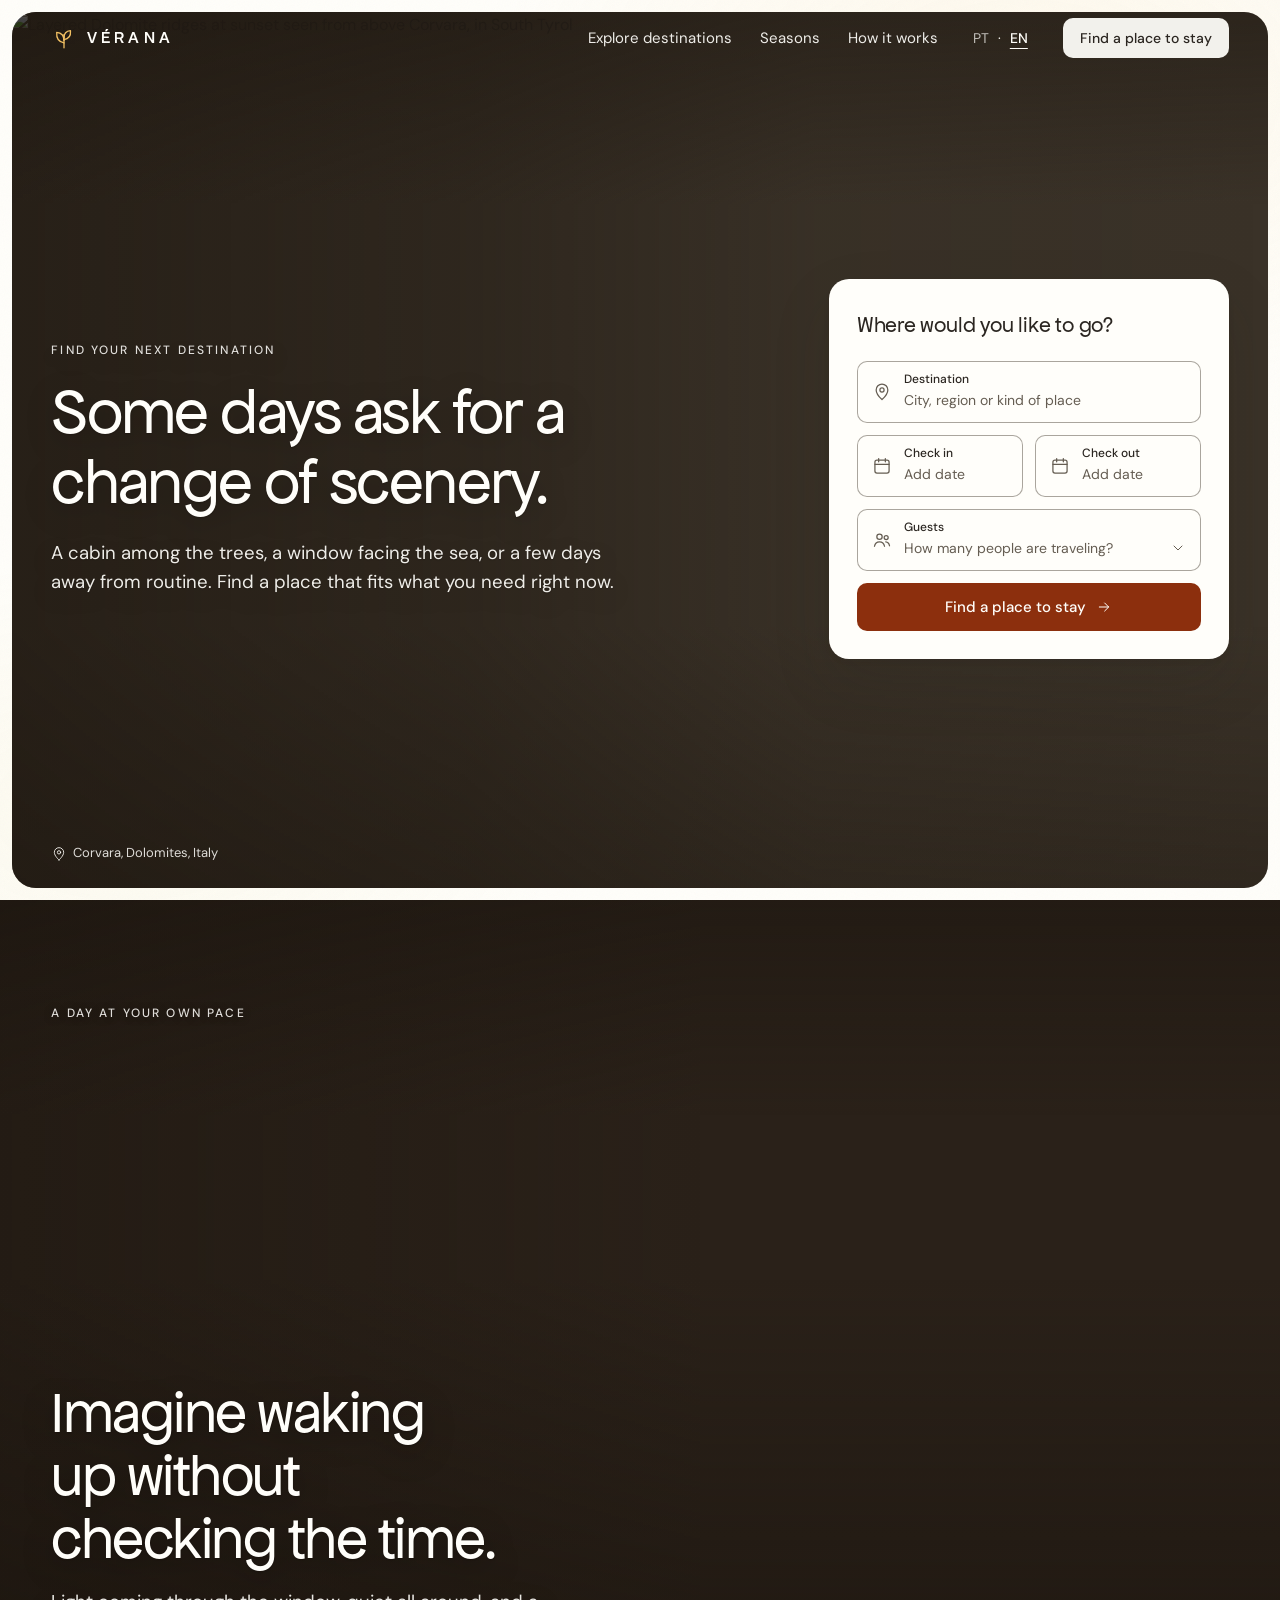
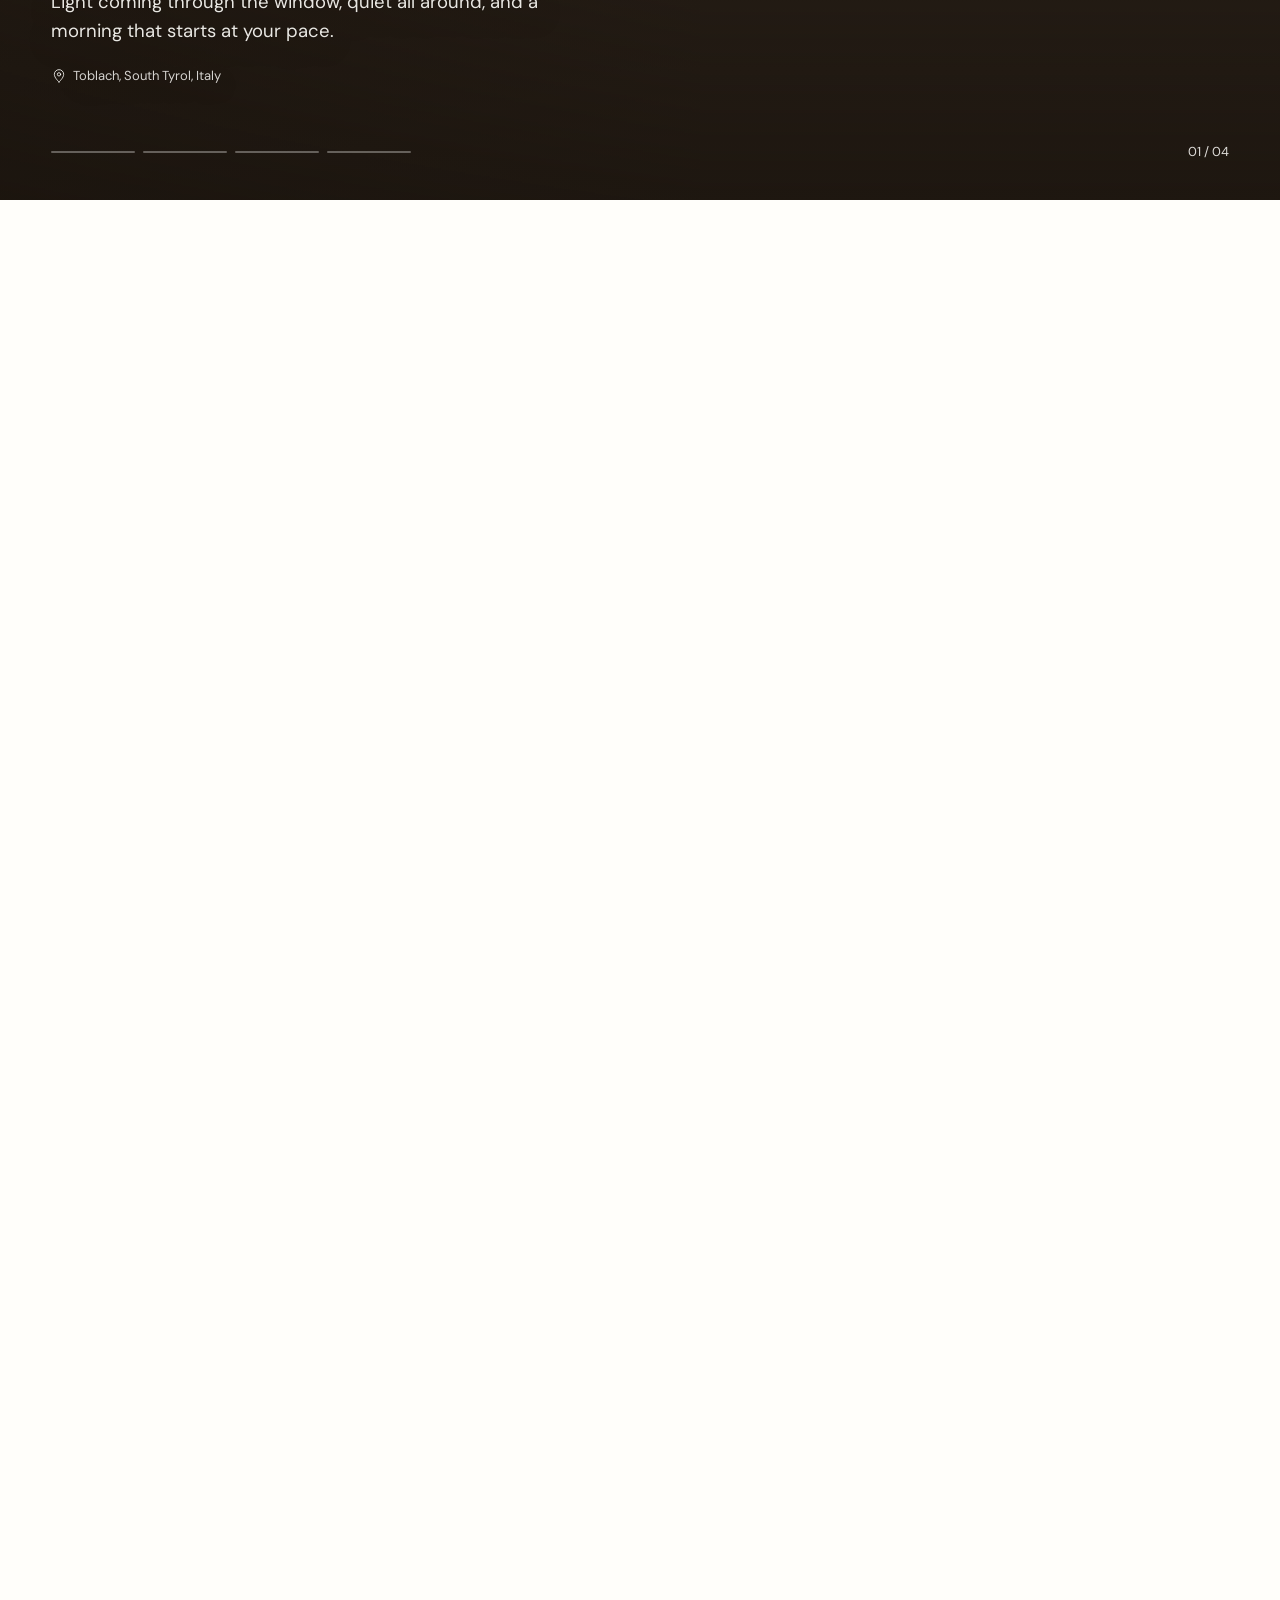
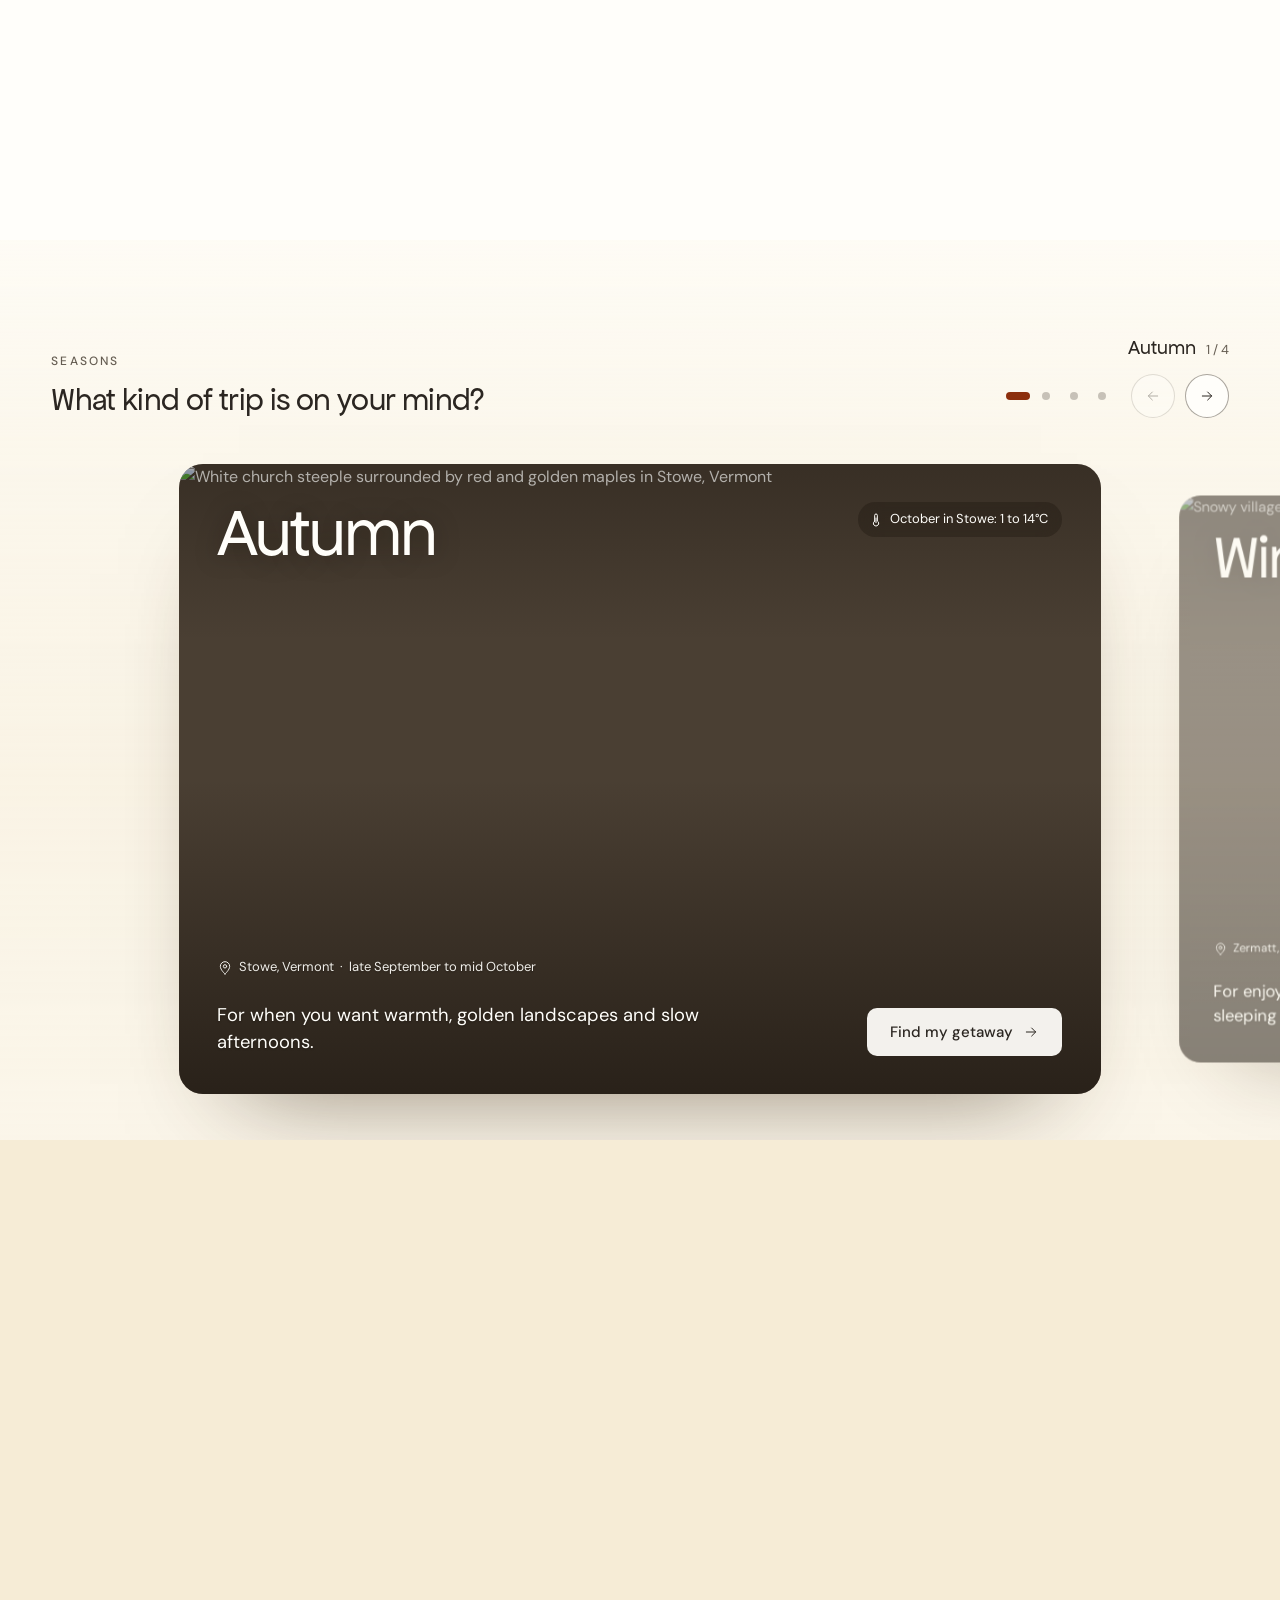
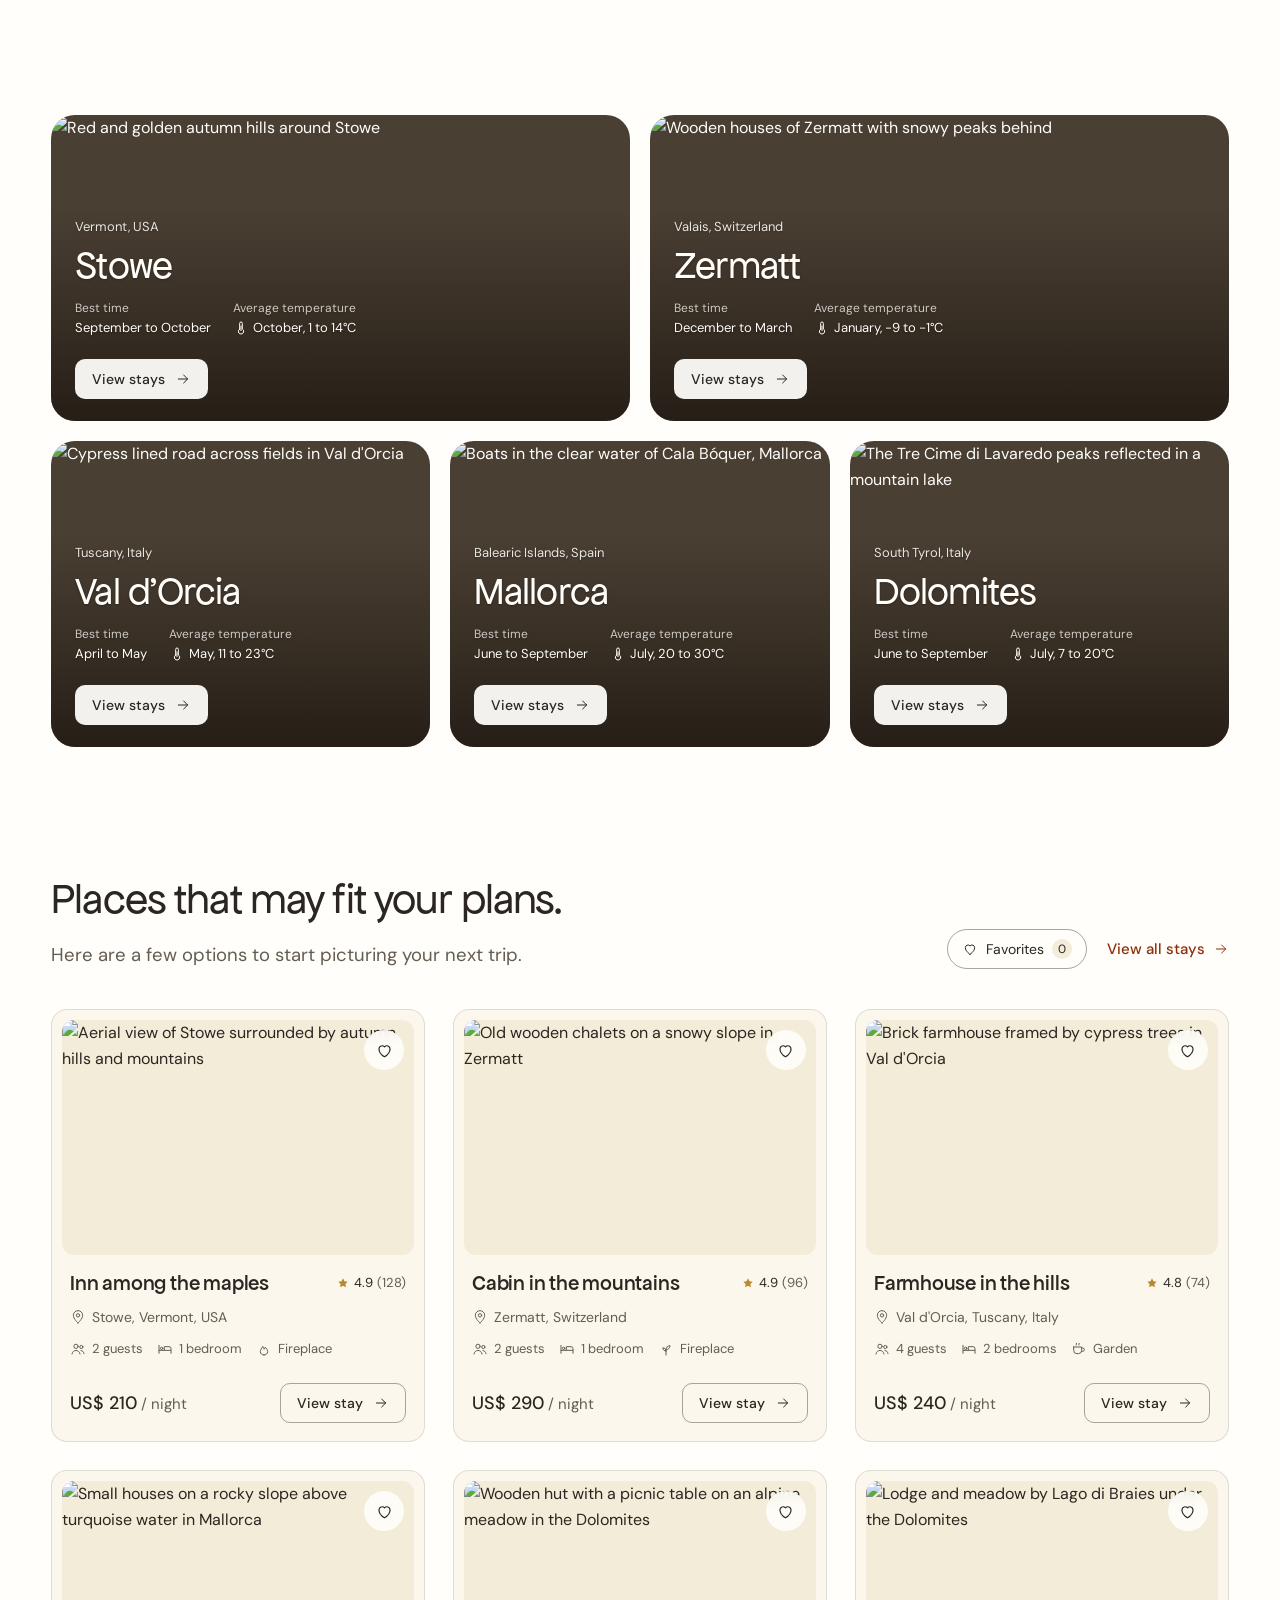
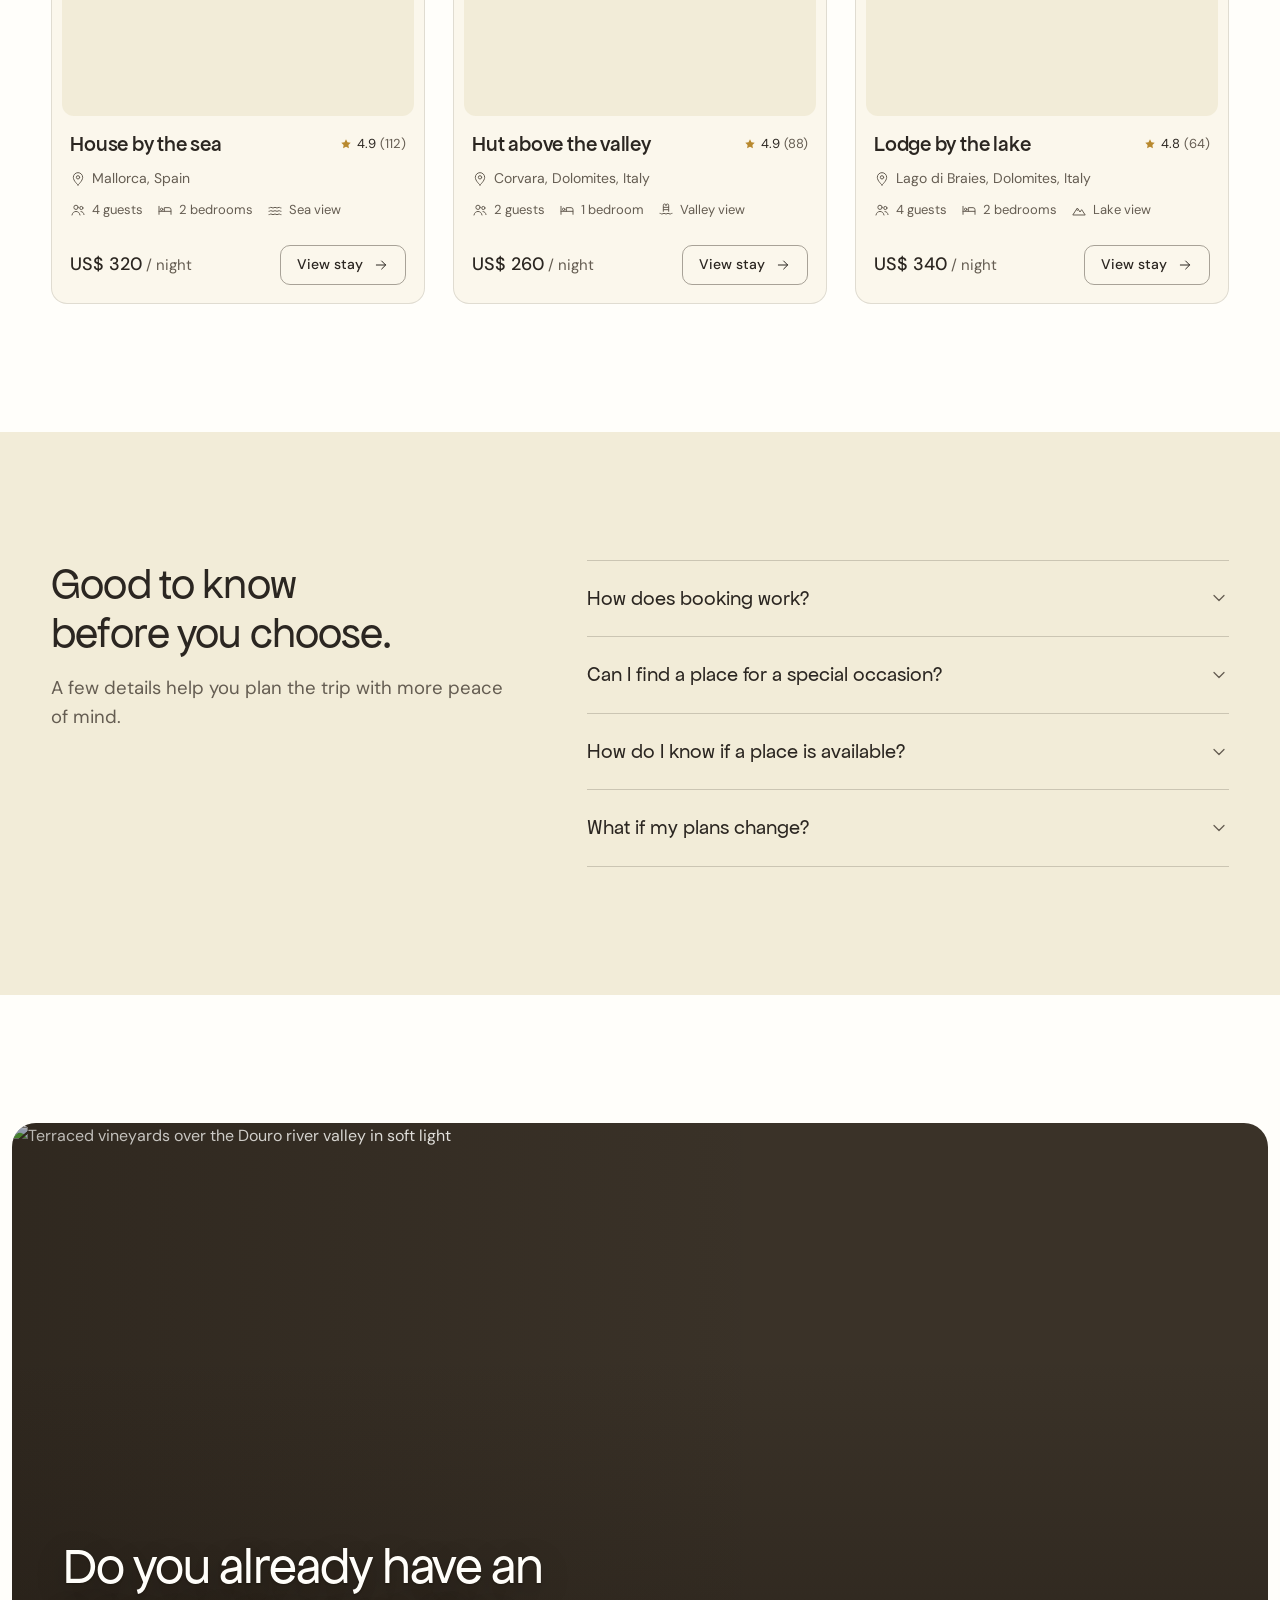
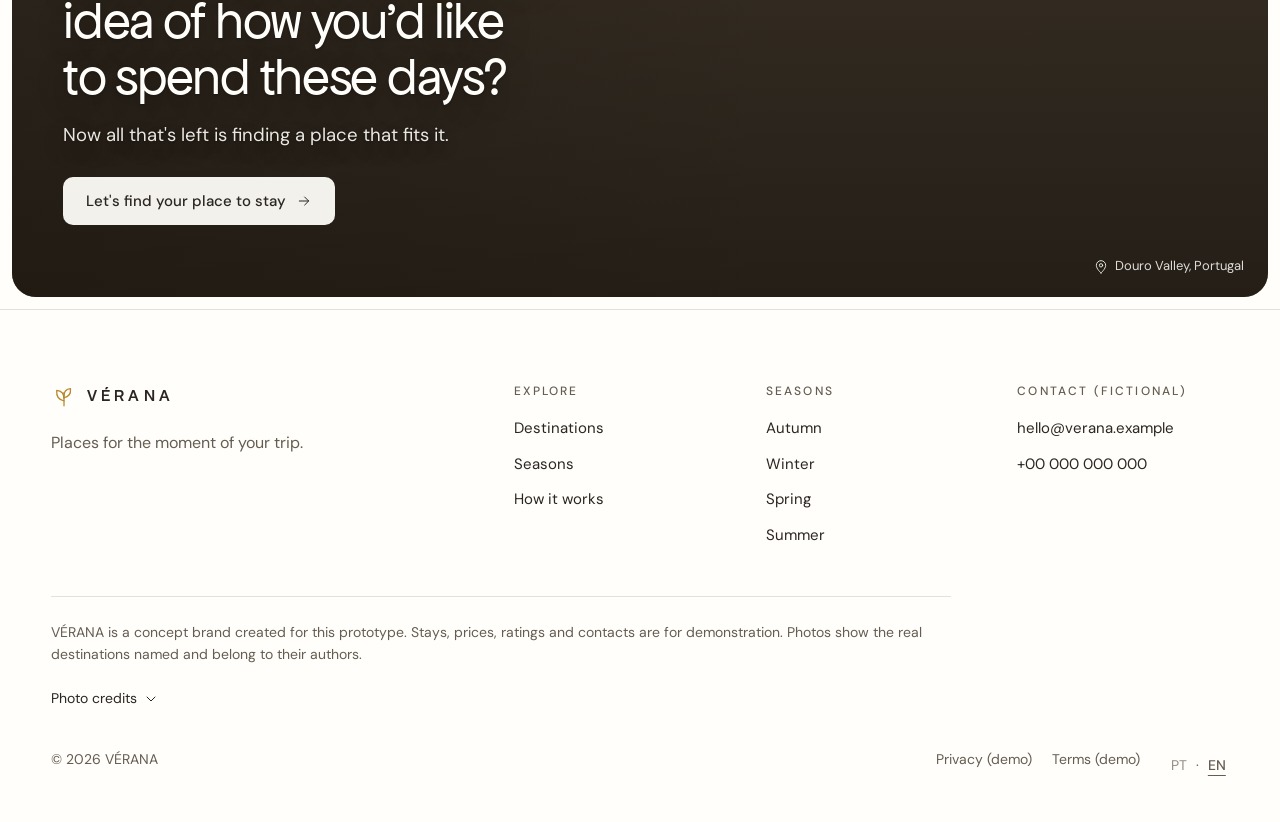
==== commit 9b062b60: "Remove seção de relatos da página inicial A avaliação fica só nas hospedagens (página completa de ca" ====
--- a/index.html
+++ b/index.html
@@ -437,26 +437,6 @@
   </div>
 </section>
 
-<section class="stories" aria-labelledby="stories-title">
-  <div class="container">
-    <div class="stories__head reveal">
-      <p class="kicker" data-t="stories.kicker">Relatos</p>
-      <h2 class="section-title" data-t="stories.title" id="stories-title">O que fica depois da viagem.</h2>
-    </div>
-    <div class="stories__grid"><figure class="story reveal">
-      <blockquote><p class="story__quote" data-t="stories.items.0.quote">Acordei com o barulho da chuva no telhado e fiquei mais uma hora na cama. Fazia tempo que eu não fazia isso.</p></blockquote>
-      <figcaption><span class="story__name" data-t="stories.items.0.name">Marina</span><span class="story__stay" data-t="stories.items.0.stay">Cabana entre as montanhas, Urubici</span></figcaption>
-    </figure><figure class="story reveal">
-      <blockquote><p class="story__quote" data-t="stories.items.1.quote">O café da roça chegava quente na varanda. A gente só saía de lá para caminhar.</p></blockquote>
-      <figcaption><span class="story__name" data-t="stories.items.1.name">Paulo e Rita</span><span class="story__stay" data-t="stories.items.1.stay">Fazenda no vale, Serra da Mantiqueira</span></figcaption>
-    </figure><figure class="story reveal">
-      <blockquote><p class="story__quote" data-t="stories.items.2.quote">Fomos a pé para a praia todos os dias e voltamos para o almoço sem olhar o relógio.</p></blockquote>
-      <figcaption><span class="story__name" data-t="stories.items.2.name">Camila</span><span class="story__stay" data-t="stories.items.2.stay">Casa no Quadrado, Trancoso</span></figcaption>
-    </figure></div>
-    <p class="stories__note" data-t="stories.note">Relatos ilustrativos, escritos para este protótipo.</p>
-  </div>
-</section>
-
 <section class="faq" id="faq" aria-labelledby="faq-title">
   <div class="container faq__grid">
     <div class="faq__intro reveal">
@@ -536,7 +516,7 @@
   </div>
 </dialog>
 
-<script id="page-data" type="application/json">{"pt":{"lang":"pt-BR","locale":"pt-BR","currency":"BRL","meta":{"title":"VÉRANA · Lugares para o momento da sua viagem","description":"Uma cabana entre as árvores, uma janela de frente para o mar ou alguns dias longe da rotina. Encontre um lugar que combine com o que você precisa agora."},"ui":{"skip":"Ir para o conteúdo","nav":[["Explorar destinos","#destinations"],["Estações","#seasons"],["Como funciona","#faq"]],"navCta":"Encontrar hospedagem","menu":"Menu","closeMenu":"Fechar menu","langLabel":"Idioma","langCurrent":"PT","langOther":"EN","langOtherName":"English","perNight":"diária","viewStay":"Ver hospedagem","close":"Fechar","demoTag":"Demonstração","photoBy":"Foto","langSwitch":"Mudar idioma para English"},"hero":{"kicker":"Encontre seu próximo destino","title":"Tem dias que pedem uma mudança de cenário.","text":"Uma cabana entre as árvores, uma janela de frente para o mar ou alguns dias longe da rotina. Encontre um lugar que combine com o que você precisa agora.","caption":"Gonçalves, Serra da Mantiqueira, MG","image":{"src":"u:photo-1682347812423-45911f8e6ef1","alt":"Vale verde com montanhas em camadas sob nuvens claras, em Gonçalves, na Serra da Mantiqueira","pos":"50% 60%"}},"form":{"title":"Para onde você quer ir?","destination":"Destino","destinationPh":"Cidade, região ou tipo de lugar","checkin":"Entrada","checkout":"Saída","datePh":"Adicionar data","guests":"Hóspedes","guestsPh":"Quantas pessoas vão viajar?","adults":"Adultos","adultsHint":"13 anos ou mais","children":"Crianças","childrenHint":"2 a 12 anos","less":"Remover","more":"Adicionar","done":"Pronto","submit":"Encontrar hospedagem","suggestionsLabel":"Sugestões","suggestions":["Gramado e Canela, RS","Urubici, SC","Serra da Mantiqueira, MG","Trancoso, BA"],"guestOne":"hóspede","guestMany":"hóspedes","adultOne":"adulto","adultMany":"adultos","childOne":"criança","childMany":"crianças","errDestination":"Conte para onde você quer ir, ou escolha uma das sugestões.","errDates":"A data de saída precisa vir depois da entrada.","nights1":"noite","nightsN":"noites"},"results":{"kicker":"Sua busca","found":"Encontramos {n} lugares que podem combinar com {destination}.","foundOne":"Encontramos 1 lugar que pode combinar com {destination}.","empty":"Ainda não temos lugares de exemplo para essa busca. Que tal olhar as estações logo abaixo?","capacity":"Nenhum lugar de exemplo comporta esse número de pessoas. Estes são os mais próximos do que você procura.","seeSeasons":"Ver estações","clear":"Limpar busca"},"story":{"label":"Um dia no seu tempo","scenes":[{"title":"Imagine acordar sem olhar as horas.","text":"Luz entrando pela janela, silêncio ao redor e uma manhã que começa no seu tempo.","image":{"src":"u:photo-1542300058-849d3b08aa0f","alt":"Nascer do sol sobre a praia, com coqueiros ao fundo, em Praia do Forte","pos":"50% 55%"},"place":"Praia do Forte, Bahia"},{"title":"Seu café pode esperar um pouco.","text":"Talvez você prefira ficar mais alguns minutos olhando a paisagem.","image":{"src":"u:photo-1760067538559-49b2bfb5f42a","alt":"Varanda aberta de madeira com sofás claros e jardim tropical, em Praia do Forte","pos":"50% 55%"},"place":"Praia do Forte, Bahia"},{"title":"Hoje, você não precisa chegar a lugar nenhum.","text":"Aproveite o espaço, escolha seu ritmo e deixe o dia acontecer sem tanta pressa.","image":{"src":"u:photo-1760067537859-460c0d91cad9","alt":"Espreguiçadeiras brancas ao lado da piscina, cercadas de plantas, em Praia do Forte","pos":"50% 60%"},"place":"Praia do Forte, Bahia"},{"title":"E se hoje terminasse um pouco mais devagar?","text":"Um ambiente acolhedor, uma conversa sem pressa ou simplesmente um tempo só seu.","image":{"src":"u:photo-1536243571237-9f9218322827","alt":"Céu alaranjado do fim de tarde sobre o horizonte em Praia do Forte","pos":"50% 60%"},"place":"Praia do Forte, Bahia"}],"progress":"Momento {i} de {n}"},"seasons":{"kicker":"Estações do ano","title":"Que tipo de viagem está passando pela sua cabeça?","text":"Talvez você queira o frio, o verde depois da chuva ou dias perto do mar. Escolha a estação e descubra lugares que combinam com ela.","button":"Encontrar meu refúgio","prev":"Estação anterior","next":"Próxima estação","progress":"Estação {i} de {n}","items":[{"key":"autumn","name":"Outono","where":"Gramado e Canela, RS","when":"abril a maio","search":"Gramado e Canela, RS","text":"Para quando você quer aconchego, paisagens douradas e tardes sem pressa.","image":{"src":"u:photo-1754072175012-aa642d5ba459","alt":"Árvores de outono em tons de vermelho e laranja em Gramado","pos":"50% 50%"},"climate":"maio em Gramado: 10 a 18°C"},{"key":"winter","name":"Inverno","where":"Urubici, SC","when":"junho a agosto","search":"Urubici, SC","text":"Para aproveitar o frio, ficar perto da lareira e dormir mais um pouco.","image":{"src":"u:photo-1788543632159-d128c452d10a","alt":"Galpão de madeira entre araucárias e montanhas cobertas de névoa em Urubici","pos":"50% 55%"},"climate":"julho em Urubici: 1 a 15°C"},{"key":"spring","name":"Primavera","where":"Serra da Mantiqueira, MG","when":"setembro a novembro","search":"Serra da Mantiqueira, MG","text":"Para passar mais tempo ao ar livre e descobrir paisagens que mudam a cada caminho.","image":{"src":"u:photo-1705690011100-984bb9574eec","alt":"Encosta verde com flores vermelhas em primeiro plano no Vale da Mantiqueira","pos":"40% 50%"},"climate":"outubro na Mantiqueira: 12 a 24°C"},{"key":"summer","name":"Verão","where":"Trancoso, BA","when":"dezembro a março","search":"Trancoso, BA","text":"Para aproveitar os dias longos, estar perto da água e fazer tudo sem tanta hora marcada.","image":{"src":"u:photo-1732066811253-b34c81d58e45","alt":"Praia de areia clara e mar azul vistos do alto, em Trancoso","pos":"55% 50%"},"climate":"janeiro em Trancoso: 23 a 30°C"}]},"stays":{"title":"Lugares que podem combinar com seus planos.","text":"Veja algumas opções para começar a imaginar sua próxima viagem.","link":"Ver todas as hospedagens","items":[{"id":"urubici","name":"Cabana entre as montanhas","where":"Urubici, Serra Catarinense, SC","text":"Um espaço tranquilo para aproveitar o frio, a paisagem e o tempo livre.","features":[["guests","2 hóspedes"],["bed","1 quarto"],["fireplace","Lareira"]],"guests":2,"price":480,"rating":"4,9","reviews":128,"season":"winter","keywords":"urubici sc santa catarina serra catarinense inverno frio lareira araucaria montanha cabana chale","image":{"src":"u:photo-1666886505087-fc64ec7a8be6","alt":"Pequena cabana de madeira entre araucárias e uma estrada de terra em Urubici","pos":"50% 60%"},"gallery":[{"src":"u:photo-1597409183003-bc5d77c668d3","alt":"Lago calmo cercado de araucárias e mata em Urubici","pos":"50% 50%"},{"src":"u:photo-1788543632159-d128c452d10a","alt":"Galpão de madeira entre araucárias e montanhas com névoa em Urubici","pos":"50% 55%"}],"about":"Uma cabana pequena entre araucárias, feita para os dias frios da Serra Catarinense. A lareira fica acesa à noite e a janela dá para a névoa que desce pela manhã.","amenities":[["fireplace","Lareira a lenha"],["coffee","Café da manhã na cabana"],["mountain","Vista para a serra"],["bath","Banheira"],["wifi","Wi Fi"],["car","Estacionamento"]],"arrive":"A cerca de 2h30 de Florianópolis, de carro, pela Serra do Corvo Branco ou pela BR 282.","geo":[-28.015,-49.592],"rooms":[["Quarto","1 cama de casal"],["Sala com lareira","1 sofá para ler"]],"host":{"name":"Helena","years":6,"line":"Mora a dez minutos da cabana e deixa lenha cortada e um bolo na chegada."},"scores":[5.0,4.9,4.8,5.0,4.9,4.8],"reviewsList":[{"name":"Marina","from":"Curitiba","date":"julho de 2026","text":"Fez 1°C de manhã e a cabana continuou quente o tempo todo. A Helena deixou lenha para três noites."},{"name":"Rodrigo","from":"Porto Alegre","date":"junho de 2026","text":"A névoa subindo pelas araucárias vale a viagem. Estrada de terra no fim, mas tranquila."},{"name":"Lívia","from":"Florianópolis","date":"agosto de 2026","text":"Silêncio de verdade. Levamos livros e quase não ligamos o celular."}]},{"id":"canela","name":"Cabana no campo","where":"Canela, Serra Gaúcha, RS","text":"Madeira antiga, campo aberto e tardes douradas no outono.","features":[["guests","4 hóspedes"],["bed","2 quartos"],["garden","Jardim"]],"guests":4,"price":540,"rating":"4,8","reviews":96,"season":"autumn","keywords":"canela gramado rs rio grande do sul serra gaucha outono platanos cabana campo","image":{"src":"u:photo-1709908973023-65f285405792","alt":"Cabana antiga de madeira em um campo gramado, cercada de árvores, em Canela","pos":"50% 55%"},"gallery":[{"src":"u:photo-1598054806683-c73dd36daa55","alt":"Casa em estilo enxaimel vermelha e branca entre árvores em Canela","pos":"50% 50%"},{"src":"u:photo-1754072175012-aa642d5ba459","alt":"Árvores de outono em tons de vermelho e laranja em Gramado","pos":"50% 50%"}],"about":"Uma cabana antiga, restaurada com cuidado, num campo aberto a poucos minutos do centro de Canela. No outono, as árvores em volta ficam douradas.","amenities":[["fireplace","Lareira"],["garden","Jardim e campo"],["coffee","Cozinha completa"],["wifi","Wi Fi"],["car","Estacionamento"],["paw","Aceita pets"]],"arrive":"A cerca de 2h de Porto Alegre, de carro, pela Rota Romântica.","geo":[-29.365,-50.811],"rooms":[["Quarto 1","1 cama de casal"],["Quarto 2","2 camas de solteiro"]],"host":{"name":"Otávio","years":4,"line":"Restaurou a cabana com o pai e conhece cada café da Rota Romântica."},"scores":[4.9,4.8,4.9,4.8,4.8,4.7],"reviewsList":[{"name":"Fernanda","from":"São Paulo","date":"maio de 2026","text":"O campo em volta fica dourado no fim da tarde. As crianças passaram o dia inteiro lá fora."},{"name":"Caio","from":"Porto Alegre","date":"abril de 2026","text":"Perto do centro e ao mesmo tempo longe do movimento. Cozinha bem equipada."},{"name":"Patrícia","from":"Campinas","date":"maio de 2026","text":"Levamos o cachorro e ele foi recebido com tigela e manta. Detalhe que fez diferença."}]},{"id":"mantiqueira","name":"Fazenda no vale","where":"Virgínia, Serra da Mantiqueira, MG","text":"Cavalos no pasto, café da roça e trilhas entre as montanhas.","features":[["guests","6 hóspedes"],["bed","3 quartos"],["coffee","Café incluso"]],"guests":6,"price":620,"rating":"4,8","reviews":74,"season":"spring","keywords":"virginia mg minas gerais serra da mantiqueira mantiqueira goncalves primavera fazenda campo trilha cavalo montanha","image":{"src":"u:photo-1705690421630-041459efe027","alt":"Cavalos pastando em um campo verde no Vale da Mantiqueira","pos":"50% 62%"},"gallery":[{"src":"u:photo-1705690011100-984bb9574eec","alt":"Encosta verde com flores vermelhas no Vale da Mantiqueira","pos":"50% 50%"},{"src":"u:photo-1682347810591-be423d4ad8ba","alt":"Vale verde com montanhas ao fundo em Gonçalves","pos":"50% 50%"}],"about":"Uma fazenda no meio do vale, com cavalos no pasto, horta e café coado na hora. As trilhas começam na porteira.","amenities":[["coffee","Café da roça incluso"],["garden","Horta e pomar"],["mountain","Trilhas a pé"],["fireplace","Fogão a lenha"],["wifi","Wi Fi"],["car","Estacionamento"]],"arrive":"A cerca de 4h de São Paulo e 5h do Rio de Janeiro, de carro.","geo":[-22.333,-45.093],"rooms":[["Quarto 1","1 cama de casal"],["Quarto 2","1 cama de casal"],["Quarto 3","2 camas de solteiro"]],"host":{"name":"Lúcia e José","years":9,"line":"Cuidam da fazenda há trinta anos e servem o café com queijo da região."},"scores":[4.8,4.8,4.9,5.0,4.7,4.9],"reviewsList":[{"name":"Paulo e Rita","from":"Rio de Janeiro","date":"outubro de 2026","text":"O café da roça chegava quente na varanda. A gente só saía de lá para caminhar."},{"name":"Tiago","from":"Belo Horizonte","date":"setembro de 2026","text":"As trilhas começam na porteira mesmo. Voltamos com as botas cheias de terra e felizes."},{"name":"Juliana","from":"São Paulo","date":"novembro de 2026","text":"Viajamos em seis e ninguém disputou espaço. O fogão a lenha virou o centro da casa."}]},{"id":"trancoso","name":"Casa no Quadrado","where":"Trancoso, BA","text":"Uma casa colorida sob as árvores, a poucos passos do mar.","features":[["guests","4 hóspedes"],["bed","2 quartos"],["wave","Perto da praia"]],"guests":4,"price":760,"rating":"4,9","reviews":112,"season":"summer","keywords":"trancoso ba bahia porto seguro praia mar verao quadrado casa","image":{"src":"u:photo-1483541954964-dfd427f3dac7","alt":"Casa verde e amarela sob árvores no Quadrado de Trancoso","pos":"50% 60%"},"gallery":[{"src":"u:photo-1732066811253-b34c81d58e45","alt":"Praia de areia clara e mar azul vistos do alto em Trancoso","pos":"50% 50%"},{"src":"u:photo-1620045819541-66ad1cf09e07","alt":"Mar verde e calmo na Praia de Taípe, perto de Trancoso","pos":"50% 50%"}],"about":"Uma casa colorida no Quadrado, sob árvores antigas. Dá para ir à praia a pé e voltar para o almoço sem pressa.","amenities":[["wave","Praia a pé"],["garden","Varanda com redes"],["coffee","Café da manhã"],["sun","Ar condicionado"],["wifi","Wi Fi"],["bed","Roupa de cama de linho"]],"arrive":"A cerca de 1h do aeroporto de Porto Seguro, de carro.","geo":[-16.59,-39.096],"rooms":[["Quarto 1","1 cama de casal"],["Quarto 2","2 camas de solteiro"]],"host":{"name":"Bia","years":5,"line":"Nasceu em Trancoso e indica as barracas onde os moradores almoçam."},"scores":[4.9,4.9,5.0,4.9,4.8,4.7],"reviewsList":[{"name":"Camila","from":"Salvador","date":"janeiro de 2026","text":"Fomos a pé para a praia todos os dias e voltamos para o almoço sem olhar o relógio."},{"name":"Eduardo","from":"Brasília","date":"fevereiro de 2026","text":"A rede da varanda foi o lugar mais disputado da viagem. Casa fresca mesmo no calor."},{"name":"Natália","from":"São Paulo","date":"dezembro de 2025","text":"Roupa de cama de linho e cheiro de mar. A Bia respondeu tudo em minutos."}]},{"id":"praiadoforte","name":"Casa com piscina","where":"Praia do Forte, Bahia","text":"Uma casa aberta para o jardim, com piscina e a praia logo ali.","features":[["guests","6 hóspedes"],["bed","3 quartos"],["pool","Piscina"]],"guests":6,"price":980,"rating":"4,9","reviews":88,"season":"summer","keywords":"praia do forte mata de sao joao ba bahia praia mar verao piscina casa","image":{"src":"u:photo-1760068475547-5f3d3eda789e","alt":"Espreguiçadeiras ao lado da piscina, cercadas de plantas, em Praia do Forte","pos":"50% 60%"},"gallery":[{"src":"u:photo-1745681278433-4f45b29fb3c4","alt":"Praia larga com coqueiros em Praia do Forte","pos":"50% 50%"},{"src":"u:photo-1779312142210-1e57a762d928","alt":"Coqueiros e areia clara à beira do mar em Praia do Forte","pos":"50% 50%"}],"about":"Uma casa com varanda aberta, piscina e jardim tropical, a poucos minutos da vila e da praia de Praia do Forte.","amenities":[["pool","Piscina"],["wave","Praia a 5 minutos"],["garden","Jardim tropical"],["sun","Ar condicionado"],["wifi","Wi Fi"],["car","Estacionamento"]],"arrive":"A cerca de 1h do aeroporto de Salvador, de carro, pela Estrada do Coco.","geo":[-12.579,-38.0],"rooms":[["Quarto 1","1 cama de casal"],["Quarto 2","1 cama de casal"],["Quarto 3","2 camas de solteiro"]],"host":{"name":"Rafael","years":3,"line":"Mora na vila e mantém o jardim tropical do jeito que a avó plantou."},"scores":[4.9,4.9,4.9,4.8,4.9,4.8],"reviewsList":[{"name":"Gabriela","from":"Recife","date":"março de 2026","text":"A piscina à sombra do jardim salvou as tardes mais quentes. Praia a cinco minutos andando."},{"name":"Marcos","from":"Salvador","date":"janeiro de 2026","text":"Casa espaçosa para seis, com varanda aberta para o almoço durar a tarde toda."},{"name":"Aline","from":"Goiânia","date":"fevereiro de 2026","text":"Vimos as tartarugas no Projeto Tamar e voltamos a pé. Organização impecável."}]},{"id":"goncalves","name":"Chalé com vista para o vale","where":"Gonçalves, Serra da Mantiqueira, MG","text":"Um chalé na encosta, com a serra inteira na janela.","features":[["guests","2 hóspedes"],["bed","1 quarto"],["mountain","Vista para o vale"]],"guests":2,"price":520,"rating":"4,9","reviews":64,"season":"spring","keywords":"goncalves mg minas gerais serra da mantiqueira mantiqueira primavera chale vale montanha","image":{"src":"u:photo-1682347812366-9a7bd6b1d0bf","alt":"Vale verde e montanhas em camadas vistos do alto em Gonçalves","pos":"50% 55%"},"gallery":[{"src":"u:photo-1682347812423-45911f8e6ef1","alt":"Montanhas em camadas sob nuvens claras em Gonçalves","pos":"50% 60%"},{"src":"u:photo-1705690011100-984bb9574eec","alt":"Encosta verde com flores vermelhas no Vale da Mantiqueira","pos":"50% 50%"}],"about":"Um chalé de madeira na encosta, com deck para o vale e silêncio de verdade. À noite o céu fica cheio de estrelas.","amenities":[["mountain","Vista para o vale"],["fireplace","Lareira"],["bath","Banheira"],["coffee","Café da manhã"],["wifi","Wi Fi"],["car","Estacionamento"]],"arrive":"A cerca de 3h de São Paulo, de carro, pela Rodovia Fernão Dias.","geo":[-22.659,-45.856],"rooms":[["Quarto","1 cama de casal"],["Deck","2 espreguiçadeiras para o vale"]],"host":{"name":"Teresa","years":7,"line":"Construiu o chalé na encosta pensando no pôr do sol sobre o vale."},"scores":[5.0,5.0,4.8,5.0,4.9,4.8],"reviewsList":[{"name":"Renata","from":"São Paulo","date":"setembro de 2026","text":"O céu de noite ficou cheio de estrelas. Banheira com vista para a serra inteira."},{"name":"Felipe","from":"Campinas","date":"outubro de 2026","text":"Fomos para descansar e conseguimos. O deck pega o sol da manhã inteiro."},{"name":"Clara","from":"Ribeirão Preto","date":"novembro de 2026","text":"A Teresa deixou um mapa à mão das trilhas e cachoeiras. Usamos todos os dias."}]}]},"faq":{"title":"Antes de escolher, vale saber.","text":"Algumas informações ajudam você a planejar a viagem com mais tranquilidade.","items":[["Como funciona a reserva?","Você escolhe o destino, informa as datas e o número de hóspedes para consultar as acomodações disponíveis."],["Posso encontrar uma hospedagem para uma ocasião especial?","Sim. Você pode explorar lugares de acordo com a estação, o tipo de ambiente e as características que fazem sentido para sua viagem."],["Como sei se uma acomodação está disponível?","Informe as datas desejadas para consultar a disponibilidade correspondente à sua estadia."],["E se meus planos mudarem?","As condições de alteração e cancelamento dependem de cada hospedagem. Consulte as regras antes de confirmar sua reserva."]]},"closing":{"title":"Você já tem uma ideia de como gostaria de passar esses dias?","text":"Agora falta encontrar um lugar que combine com ela.","button":"Vamos encontrar sua hospedagem","caption":"Vale do Quilombo, Gramado, RS","image":{"src":"c:b/b6/Vale_do_Quilombo_-_Serra_Ga%C3%BAcha.jpg|3024","alt":"Vale do Quilombo visto do alto, com encostas verdes e montanhas em camadas","pos":"50% 55%"}},"footer":{"tagline":"Lugares para o momento da sua viagem.","cols":[["Explorar",[["Destinos","#destinations"],["Estações","#seasons"],["Como funciona","#faq"]]],["Estações",[["Outono","#seasons"],["Inverno","#seasons"],["Primavera","#seasons"],["Verão","#seasons"]]],["Contato (fictício)",[["ola@verana.exemplo","mailto:ola@verana.exemplo"],["(00) 0000 0000","#"]]]],"notice":"VÉRANA é uma marca conceitual criada para este protótipo. Hospedagens, preços, avaliações e contatos são demonstrativos. As fotos mostram os destinos reais citados e pertencem aos seus autores.","legal":[["Privacidade (demonstração)","#"],["Termos (demonstração)","#"]],"credits":"Créditos das fotos","creditsIntro":"Fotos do Unsplash (licença Unsplash) e do Wikimedia Commons (licença indicada).","year":"2026"},"destinations":{"kicker":"Explorar destinos","title":"Para onde a sua vontade aponta?","text":"Escolha o tipo de lugar e veja quando cada destino fica mais bonito.","all":"Todos","filters":[["mountain","Serra"],["beach","Praia"],["countryside","Campo"],["cold","Dias frios"],["warm","Dias quentes"]],"bestLabel":"Melhor época","tempLabel":"Temperatura média","button":"Ver hospedagens","filterLabel":"Filtrar destinos","count":"{n} destinos","count1":"1 destino","items":[{"name":"Gramado e Canela","region":"Serra Gaúcha, RS","tags":["mountain","cold"],"best":"abril a julho","temp":"maio, 10 a 18°C","search":"Gramado e Canela, RS","image":{"src":"u:photo-1598054806683-c73dd36daa55","alt":"Casa em estilo enxaimel entre árvores em Canela","pos":"50% 50%"}},{"name":"Urubici","region":"Serra Catarinense, SC","tags":["mountain","cold"],"best":"junho a agosto","temp":"julho, 1 a 15°C","search":"Urubici, SC","image":{"src":"u:photo-1597409183003-bc5d77c668d3","alt":"Lago calmo cercado de araucárias em Urubici","pos":"50% 50%"}},{"name":"Serra da Mantiqueira","region":"Gonçalves e Virgínia, MG","tags":["mountain","countryside"],"best":"setembro a novembro","temp":"outubro, 12 a 24°C","search":"Serra da Mantiqueira, MG","image":{"src":"u:photo-1682347810591-be423d4ad8ba","alt":"Vale verde com montanhas em Gonçalves","pos":"50% 50%"}},{"name":"Trancoso","region":"Sul da Bahia","tags":["beach","warm"],"best":"dezembro a março","temp":"janeiro, 23 a 30°C","search":"Trancoso, BA","image":{"src":"u:photo-1620045819541-66ad1cf09e07","alt":"Mar verde e calmo na Praia de Taípe","pos":"50% 50%"}},{"name":"Praia do Forte","region":"Litoral Norte da Bahia","tags":["beach","warm"],"best":"setembro a março","temp":"janeiro, 24 a 30°C","search":"Praia do Forte, BA","image":{"src":"u:photo-1779312142210-1e57a762d928","alt":"Coqueiros à beira do mar em Praia do Forte","pos":"50% 50%"}}]},"sheet":{"gallery":"Fotos do lugar","about":"Sobre a hospedagem","amenities":"O que tem por lá","arrive":"Como chegar","dates":"Escolha as datas","checkin":"Entrada","checkout":"Saída","guests":"Hóspedes","pickDates":"Escolha as datas para ver o total.","nightsLine":"{price} × {n} {nights}","cleaning":"Taxa de limpeza","total":"Total","reserve":"Reservar","close":"Fechar","back":"Voltar","prev":"Foto anterior","next":"Próxima foto","photoOf":"Foto {i} de {n}","errDates":"Escolha a entrada e a saída para continuar.","errGuests":"Este lugar recebe até {n} pessoas.","checkoutTitle":"Quase lá.","checkoutText":"Confira a sua estadia e conte quem vai viajar.","yourStay":"Sua estadia","name":"Nome completo","email":"Email","phone":"Telefone (opcional)","message":"Mensagem para o anfitrião (opcional)","messagePh":"Horário de chegada, uma ocasião especial, o que quiser contar.","agree":"Li e concordo com as regras de alteração e cancelamento desta hospedagem.","confirm":"Confirmar reserva","errName":"Conte o seu nome completo.","errEmail":"Confira o seu e-mail.","errAgree":"Para continuar, confirme que leu as regras.","doneTitle":"Tudo certo, {name}.","doneText":"Sua estadia em {place} está reservada de {in} a {out}.","doneCode":"Código da reserva","doneNote":"Nenhum valor foi cobrado agora. Se quiser mudar algo, é só voltar quando precisar.","doneButton":"Voltar ao início","stepOf":"Etapa {i} de 3","cleaningFee":90,"steps":["Hospedagem","Seus dados","Confirmado"],"stepsLabel":"Etapas da reserva","seeAll":"Ver tudo sobre a hospedagem","seeAllHint":"Mapa, quartos, avaliações e opções parecidas."},"stories":{"kicker":"Relatos","title":"O que fica depois da viagem.","note":"Relatos ilustrativos, escritos para este protótipo.","items":[{"quote":"Acordei com o barulho da chuva no telhado e fiquei mais uma hora na cama. Fazia tempo que eu não fazia isso.","name":"Marina","stay":"Cabana entre as montanhas, Urubici"},{"quote":"O café da roça chegava quente na varanda. A gente só saía de lá para caminhar.","name":"Paulo e Rita","stay":"Fazenda no vale, Serra da Mantiqueira"},{"quote":"Fomos a pé para a praia todos os dias e voltamos para o almoço sem olhar o relógio.","name":"Camila","stay":"Casa no Quadrado, Trancoso"}]},"fav":{"add":"Salvar nos favoritos","remove":"Remover dos favoritos","nav":"Favoritos","title":"Seus favoritos","empty":"Você ainda não salvou nenhum lugar. Toque no coração de uma hospedagem para guardar.","saved":"Salvo nos favoritos","removed":"Removido dos favoritos"},"intro":{"line":"Lugares reais, no seu tempo.","skip":"Pular abertura"},"notFound":{"title":"Esta página não existe.","text":"O endereço pode ter mudado. A página inicial continua no mesmo lugar.","button":"Voltar ao início"},"stayPage":{"title":"{name} em {place} · VÉRANA","back":"Voltar às hospedagens","share":"Compartilhar","copied":"Link copiado","save":"Salvar","saved":"Salvo","allPhotos":"Ver as {n} fotos","photos":"Fotos da hospedagem","bestTime":"Melhor época","hostedBy":"Quem recebe","rating":"Avaliação","choice":"Escolha dos hóspedes","hostYears":"Recebe hóspedes há {n} anos","about":"Sobre a hospedagem","sleep":"Onde você vai dormir","amenities":"O que a hospedagem oferece","reviews":"Avaliações","reviewsCount":"{n} avaliações","reviewsShowing":"Mostrando 3 de {n}","reviewsNote":"Avaliações ilustrativas, escritas para este protótipo.","scores":["Limpeza","Conforto","Localização","Comunicação","Chegada","Custo benefício"],"map":"Onde você vai estar","mapNote":"A localização exata aparece depois da confirmação da reserva.","mapOpen":"Abrir no mapa","mapFail":"Não foi possível carregar o mapa agora.","arrive":"Como chegar","host":"Conheça quem recebe","hostResp":"Responde em até 1 hora","hostLang":"Fala português","know":"Bom saber","knowItems":[["Chegada e saída","Entrada a partir das 15h e saída até as 11h. A entrega das chaves é combinada com o anfitrião."],["Cancelamento","Sem custo até 7 dias antes da entrada. Depois disso, a primeira diária não é devolvida."],["Na casa","Sem festas ou eventos. Silêncio a partir das 22h. Pets apenas onde estiver indicado."]],"similar":"Outras hospedagens que combinam","similarText":"Lugares com o mesmo clima de viagem.","prev":"Anterior","next":"Próximas","noCharge":"Nenhum valor é cobrado agora.","notFound":"Não encontramos esta hospedagem.","notFoundLink":"Ver todas as hospedagens","photoBy":"Fotos","demo":"Hospedagem, anfitrião, avaliações e preços são demonstrativos. As fotos e os lugares são reais."}},"en":{"lang":"en","locale":"en-US","currency":"USD","meta":{"title":"VÉRANA · Places for the moment of your trip","description":"A cabin among the trees, a window facing the sea, or a few days away from routine. Find a place that fits what you need right now."},"ui":{"skip":"Skip to content","nav":[["Explore destinations","#destinations"],["Seasons","#seasons"],["How it works","#faq"]],"navCta":"Find a place to stay","menu":"Menu","closeMenu":"Close menu","langLabel":"Language","langCurrent":"EN","langOther":"PT","langOtherName":"Português","perNight":"night","viewStay":"View stay","close":"Close","demoTag":"Demo","photoBy":"Photo","langSwitch":"Switch language to Português"},"hero":{"kicker":"Find your next destination","title":"Some days ask for a change of scenery.","text":"A cabin among the trees, a window facing the sea, or a few days away from routine. Find a place that fits what you need right now.","caption":"Corvara, Dolomites, Italy","image":{"src":"u:photo-1600762516498-761775b86af7","alt":"Layered Dolomite ridges at sunset seen from above Corvara, in South Tyrol","pos":"50% 50%"}},"form":{"title":"Where would you like to go?","destination":"Destination","destinationPh":"City, region or kind of place","checkin":"Check in","checkout":"Check out","datePh":"Add date","guests":"Guests","guestsPh":"How many people are traveling?","adults":"Adults","adultsHint":"13 or older","children":"Children","childrenHint":"2 to 12","less":"Remove","more":"Add","done":"Done","submit":"Find a place to stay","suggestionsLabel":"Suggestions","suggestions":["Stowe, Vermont","Zermatt, Switzerland","Val d'Orcia, Tuscany","Mallorca, Spain"],"guestOne":"guest","guestMany":"guests","adultOne":"adult","adultMany":"adults","childOne":"child","childMany":"children","errDestination":"Tell us where you'd like to go, or pick one of the suggestions.","errDates":"Check out needs to come after check in.","nights1":"night","nightsN":"nights"},"results":{"kicker":"Your search","found":"We found {n} places that may fit {destination}.","foundOne":"We found 1 place that may fit {destination}.","empty":"We don't have sample places for that search yet. How about the seasons below?","capacity":"None of the sample places fits that many people. These are the closest to what you're looking for.","seeSeasons":"See seasons","clear":"Clear search"},"story":{"label":"A day at your own pace","scenes":[{"title":"Imagine waking up without checking the time.","text":"Light coming through the window, quiet all around, and a morning that starts at your pace.","image":{"src":"u:photo-1716551615753-f4bca8229b29","alt":"Misty morning over a lakeside lodge and forested mountains in Toblach, South Tyrol","pos":"50% 55%"},"place":"Toblach, South Tyrol, Italy"},{"title":"Your coffee can wait a little.","text":"Maybe you'd rather spend a few more minutes looking at the view.","image":{"src":"u:photo-1781458366698-6e4e52de9e54","alt":"Wooden terrace with tables facing snowy peaks at Allmendhubel, Switzerland","pos":"55% 55%"},"place":"Allmendhubel, Switzerland"},{"title":"Today, you don't need to be anywhere.","text":"Enjoy the space, choose your rhythm and let the day happen without rushing.","image":{"src":"u:photo-1783159649654-fb4f7a244c4a","alt":"Lake Misurina reflecting a grand hotel and Dolomite peaks","pos":"50% 55%"},"place":"Misurina, Dolomites, Italy"},{"title":"What if today ended a little slower?","text":"A cozy room, an unhurried conversation, or simply some time of your own.","image":{"src":"u:photo-1687522764355-ea6ad5d1bcab","alt":"Wooden hut on a grassy slope under pink evening clouds at Seceda","pos":"50% 60%"},"place":"Seceda, South Tyrol, Italy"}],"progress":"Moment {i} of {n}"},"seasons":{"kicker":"Seasons","title":"What kind of trip is on your mind?","text":"Maybe you want the cold, the green after the rain, or days close to the sea. Pick a season and find places that match it.","button":"Find my getaway","prev":"Previous season","next":"Next season","progress":"Season {i} of {n}","items":[{"key":"autumn","name":"Autumn","where":"Stowe, Vermont","when":"late September to mid October","search":"Stowe, Vermont","text":"For when you want warmth, golden landscapes and slow afternoons.","image":{"src":"u:photo-1668588778641-372a33b43d39","alt":"White church steeple surrounded by red and golden maples in Stowe, Vermont","pos":"50% 45%"},"climate":"October in Stowe: 1 to 14°C"},{"key":"winter","name":"Winter","where":"Zermatt, Switzerland","when":"December to March","search":"Zermatt, Switzerland","text":"For enjoying the cold, staying close to the fireplace and sleeping in a little.","image":{"src":"u:photo-1622513027693-3ef7c21b3dae","alt":"Snowy village of Zermatt with the Matterhorn rising behind it","pos":"60% 50%"},"climate":"January in Zermatt: −9 to −1°C"},{"key":"spring","name":"Spring","where":"Val d'Orcia, Tuscany","when":"April to May","search":"Val d'Orcia, Tuscany","text":"For spending more time outdoors and finding landscapes that change with every path.","image":{"src":"u:photo-1681210744266-c6a23b8ed176","alt":"Green rolling fields with trees and a winding road in Val d'Orcia","pos":"50% 55%"},"climate":"May in Val d'Orcia: 11 to 23°C"},{"key":"summer","name":"Summer","where":"Mallorca, Spain","when":"June to September","search":"Mallorca, Spain","text":"For long days, staying close to the water and doing everything without a set schedule.","image":{"src":"u:photo-1561369408-1e91d37fd2c5","alt":"Turquoise cove and stone boathouses at Cala s'Almunia, Mallorca","pos":"50% 55%"},"climate":"July in Mallorca: 20 to 30°C"}]},"stays":{"title":"Places that may fit your plans.","text":"Here are a few options to start picturing your next trip.","link":"View all stays","items":[{"id":"stowe","name":"Inn among the maples","where":"Stowe, Vermont, USA","text":"Golden hills, quiet roads and warm evenings by the window.","features":[["guests","2 guests"],["bed","1 bedroom"],["fireplace","Fireplace"]],"guests":2,"price":210,"rating":"4.9","reviews":128,"season":"autumn","keywords":"stowe vermont vt usa new england autumn fall maple foliage inn mountains","image":{"src":"u:photo-1647553989014-776dfcfcbfa5","alt":"Aerial view of Stowe surrounded by autumn hills and mountains","pos":"50% 50%"},"gallery":[{"src":"u:photo-1729981059843-e0bfeabd9497","alt":"Golden autumn trees near the Trapp Family Lodge in Stowe","pos":"50% 50%"},{"src":"u:photo-1591825729269-caeb344f6df2","alt":"Bright chalet living room with tall windows in Stowe","pos":"50% 50%"}],"about":"A small inn among the maples, a few minutes from the village of Stowe. In October the hills around turn red and gold.","amenities":[["fireplace","Wood fireplace"],["coffee","Breakfast included"],["mountain","Mountain views"],["bath","Bathtub"],["wifi","Wi Fi"],["car","Free parking"]],"arrive":"About 45 minutes by car from Burlington airport.","geo":[44.465,-72.684],"rooms":[["Bedroom","1 queen bed"],["Reading nook","1 window seat"]],"host":{"name":"Margaret","years":8,"line":"Runs the inn with her sister and bakes the maple scones every morning."},"scores":[5.0,4.9,4.9,5.0,4.9,4.7],"reviewsList":[{"name":"Hannah","from":"Boston","date":"October 2026","text":"The hills turned red while we were there. Breakfast by the window every morning."},{"name":"Daniel","from":"Montreal","date":"September 2026","text":"A short drive to the trails and quiet enough to hear the creek at night."},{"name":"Priya","from":"New York","date":"October 2026","text":"Margaret gave us a hand drawn map of the back roads. Best part of the trip."}]},{"id":"zermatt","name":"Cabin in the mountains","where":"Zermatt, Switzerland","text":"A quiet place to enjoy the cold, the view and your free time.","features":[["guests","2 guests"],["bed","1 bedroom"],["fireplace","Fireplace"]],"guests":2,"price":290,"rating":"4.9","reviews":96,"season":"winter","keywords":"zermatt switzerland swiss alps matterhorn winter snow ski chalet cabin mountains","image":{"src":"u:photo-1769029299328-31fa8472ef67","alt":"Old wooden chalets on a snowy slope in Zermatt","pos":"50% 55%"},"gallery":[{"src":"u:photo-1769029299006-82d59e37c746","alt":"Snowy wooden chalets on a slope in Zermatt","pos":"50% 50%"},{"src":"u:photo-1533156202583-53a31d245207","alt":"The Matterhorn reflected in Lake Stellisee above Zermatt","pos":"50% 50%"}],"about":"An old larch chalet on a quiet slope above the village. The Matterhorn sits right in the window.","amenities":[["fireplace","Fireplace"],["mountain","Matterhorn view"],["coffee","Breakfast included"],["bath","Bathtub"],["wifi","Wi Fi"],["bed","Linen bedding"]],"arrive":"Zermatt is car free: take the train from Täsch, or from Zurich in about 3h30.","geo":[46.02,7.749],"rooms":[["Bedroom","1 double bed"],["Living room","1 sofa by the fire"]],"host":{"name":"Andreas","years":6,"line":"A mountain guide who grew up in the village and keeps the fire ready."},"scores":[4.9,5.0,4.9,4.9,4.8,4.7],"reviewsList":[{"name":"Hannah","from":"London","date":"January 2026","text":"We woke up to fresh snow and never left the fireplace before noon."},{"name":"Lukas","from":"Munich","date":"February 2026","text":"The Matterhorn fills the bedroom window. Ten minutes on foot to the station."},{"name":"Sofia","from":"Milan","date":"March 2026","text":"Warm, quiet and simple. Andreas suggested a hut for lunch that we loved."}]},{"id":"orcia","name":"Farmhouse in the hills","where":"Val d'Orcia, Tuscany, Italy","text":"Stone walls, cypress trees and long lunches outside.","features":[["guests","4 guests"],["bed","2 bedrooms"],["garden","Garden"]],"guests":4,"price":240,"rating":"4.8","reviews":74,"season":"spring","keywords":"val d'orcia orcia tuscany toscana italy siena pienza spring farmhouse countryside hills","image":{"src":"u:photo-1584605043414-e32fc1dc0566","alt":"Brick farmhouse framed by cypress trees in Val d'Orcia","pos":"50% 55%"},"gallery":[{"src":"u:photo-1681210744266-c6a23b8ed176","alt":"Green rolling fields and a winding road in Val d'Orcia","pos":"50% 50%"},{"src":"u:photo-1653843034003-467e337f4c99","alt":"Cypress lined road across golden fields in Val d'Orcia","pos":"50% 50%"}],"about":"A brick farmhouse among cypress trees, with a garden, an old olive grove and long views over the valley.","amenities":[["garden","Garden and olive grove"],["pool","Pool"],["coffee","Full kitchen"],["sun","Air conditioning"],["wifi","Wi Fi"],["car","Free parking"]],"arrive":"About 1h45 by car from Florence.","geo":[43.077,11.679],"rooms":[["Bedroom 1","1 double bed"],["Bedroom 2","2 single beds"]],"host":{"name":"Giulia","years":5,"line":"Grows the olives on the farm and knows every cellar in the valley."},"scores":[4.8,4.8,4.9,4.9,4.8,4.8],"reviewsList":[{"name":"Luca and Sofia","from":"Rome","date":"May 2026","text":"Breakfast outside, cypress trees, and a whole afternoon with nothing planned."},{"name":"Emma","from":"Amsterdam","date":"April 2026","text":"Pienza is a short drive away. We came back every evening for sunset in the garden."},{"name":"Tom","from":"Dublin","date":"May 2026","text":"Thick stone walls kept it cool. The pool overlooks the whole valley."}]},{"id":"mallorca","name":"House by the sea","where":"Mallorca, Spain","text":"A few steps from the water, with mornings that start slowly.","features":[["guests","4 guests"],["bed","2 bedrooms"],["wave","Sea view"]],"guests":4,"price":320,"rating":"4.9","reviews":112,"season":"summer","keywords":"mallorca majorca spain balearic islands beach sea cove summer house mediterranean","image":{"src":"u:photo-1660809076720-1c756710677a","alt":"Small houses on a rocky slope above turquoise water in Mallorca","pos":"50% 50%"},"gallery":[{"src":"u:photo-1681038258249-539ee9bc490e","alt":"Stone steps and flowers in a village street in Mallorca","pos":"50% 50%"},{"src":"u:photo-1728025716439-c0e693f270a0","alt":"Boats floating in the clear water of Cala Bóquer, Mallorca","pos":"50% 50%"}],"about":"A stone house on the rocks above a small cove, with the sea a few steps from the door.","amenities":[["wave","Sea a few steps away"],["garden","Terrace"],["coffee","Full kitchen"],["sun","Air conditioning"],["wifi","Wi Fi"],["bed","Linen bedding"]],"arrive":"About 1h by car from Palma airport.","geo":[39.756,2.635],"rooms":[["Bedroom 1","1 double bed"],["Bedroom 2","2 single beds"]],"host":{"name":"Toni","years":7,"line":"A fisherman’s son who knows which cove is calm on each windy day."},"scores":[4.9,4.9,5.0,4.9,4.8,4.7],"reviewsList":[{"name":"Clara","from":"Barcelona","date":"July 2026","text":"We swam before breakfast every day. The terrace is the best seat on the island."},{"name":"Oliver","from":"Berlin","date":"August 2026","text":"The steps down to the cove are steep but worth it. House stays cool all day."},{"name":"Inés","from":"Madrid","date":"June 2026","text":"Toni left fresh bread and tomatoes from his garden. Simple and perfect."}]},{"id":"corvara","name":"Hut above the valley","where":"Corvara, Dolomites, Italy","text":"A wooden hut on the meadow, with the peaks all around.","features":[["guests","2 guests"],["bed","1 bedroom"],["mountain","Valley view"]],"guests":2,"price":260,"rating":"4.9","reviews":71,"season":"winter","keywords":"corvara alta badia dolomites dolomiti south tyrol italy alps mountains hut cabin winter summer","image":{"src":"u:photo-1698235920600-69f8fd653374","alt":"Wooden hut with a picnic table on an alpine meadow in the Dolomites","pos":"50% 60%"},"gallery":[{"src":"u:photo-1576701583858-b51e55e53c2c","alt":"Corvara village under the Dolomite peaks","pos":"50% 50%"},{"src":"u:photo-1576702219620-87b0d2615504","alt":"Snowy Dolomite peaks above Corvara","pos":"50% 50%"}],"about":"A small wooden hut on the meadows above Corvara. Trails start at the door in summer, ski slopes in winter.","amenities":[["mountain","Peak views"],["fireplace","Wood stove"],["coffee","Breakfast included"],["bath","Sauna nearby"],["wifi","Wi Fi"],["car","Parking"]],"arrive":"About 2h by car from Innsbruck or Venice airports via the Val Badia.","geo":[46.55,11.873],"rooms":[["Bedroom","1 double bed"],["Stube","1 bench by the wood stove"]],"host":{"name":"Lukas","years":4,"line":"Ski instructor in winter, trail runner in summer, always around the valley."},"scores":[4.9,4.9,4.9,5.0,4.8,4.8],"reviewsList":[{"name":"Marco","from":"Verona","date":"February 2026","text":"Ski in the morning, wood stove in the afternoon. Exactly what we wanted."},{"name":"Julia","from":"Vienna","date":"January 2026","text":"The peaks glow pink at sunset right in front of the hut."},{"name":"Sam","from":"Zurich","date":"March 2026","text":"Small, warm and well thought out. The sauna nearby was a nice surprise."}]},{"id":"braies","name":"Lodge by the lake","where":"Lago di Braies, Dolomites, Italy","text":"Early mornings on a quiet lake, with the boathouse at your door.","features":[["guests","4 guests"],["bed","2 bedrooms"],["wave","Lake view"]],"guests":4,"price":340,"rating":"4.8","reviews":93,"season":"summer","keywords":"braies lago di braies prags pragser wildsee dolomites south tyrol italy lake lodge mountains summer","image":{"src":"u:photo-1781511975540-96fdaebe3d25","alt":"Lodge and meadow by Lago di Braies under the Dolomites","pos":"50% 50%"},"gallery":[{"src":"u:photo-1476514525535-07fb3b4ae5f1","alt":"Wooden boat on the turquoise water of Lago di Braies","pos":"50% 50%"},{"src":"u:photo-1535747790212-30c585ab4867","alt":"Boathouse on Lago di Braies with mountains behind","pos":"50% 50%"}],"about":"A family lodge on the shore of Lago di Braies. Row out before the day visitors arrive and come back for a long breakfast.","amenities":[["wave","Lake access"],["mountain","Mountain views"],["coffee","Breakfast included"],["fireplace","Fireplace"],["wifi","Wi Fi"],["car","Parking"]],"arrive":"About 3h by car from Venice airport.","geo":[46.694,12.085],"rooms":[["Bedroom 1","1 double bed"],["Bedroom 2","2 single beds"]],"host":{"name":"Anna and Paul","years":9,"line":"Third generation on the lake, they keep the boats ready at dawn."},"scores":[4.8,4.8,5.0,4.9,4.7,4.6],"reviewsList":[{"name":"James","from":"Edinburgh","date":"July 2026","text":"The lake was all ours at seven in the morning. That alone was worth the trip."},{"name":"Elena","from":"Bologna","date":"August 2026","text":"Rowing out before the crowds, then a long breakfast. We did it every day."},{"name":"Max","from":"Hamburg","date":"September 2026","text":"The loop around the lake starts at the door. Rooms are simple and very warm."}]}]},"faq":{"title":"Good to know before you choose.","text":"A few details help you plan the trip with more peace of mind.","items":[["How does booking work?","You choose the destination, add your dates and the number of guests to see the places available."],["Can I find a place for a special occasion?","Yes. You can explore places by season, type of setting and the features that make sense for your trip."],["How do I know if a place is available?","Add the dates you want to check availability for your stay."],["What if my plans change?","Change and cancellation terms depend on each place. Check the rules before confirming your booking."]]},"closing":{"title":"Do you already have an idea of how you'd like to spend these days?","text":"Now all that's left is finding a place that fits it.","button":"Let's find your place to stay","caption":"Douro Valley, Portugal","image":{"src":"u:photo-1603657289433-e4983d2114b9","alt":"Terraced vineyards over the Douro river valley in soft light","pos":"50% 55%"}},"footer":{"tagline":"Places for the moment of your trip.","cols":[["Explore",[["Destinations","#destinations"],["Seasons","#seasons"],["How it works","#faq"]]],["Seasons",[["Autumn","#seasons"],["Winter","#seasons"],["Spring","#seasons"],["Summer","#seasons"]]],["Contact (fictional)",[["hello@verana.example","mailto:hello@verana.example"],["+00 000 000 000","#"]]]],"notice":"VÉRANA is a concept brand created for this prototype. Stays, prices, ratings and contacts are for demonstration. Photos show the real destinations named and belong to their authors.","legal":[["Privacy (demo)","#"],["Terms (demo)","#"]],"credits":"Photo credits","creditsIntro":"Photos from Unsplash (Unsplash License).","year":"2026"},"destinations":{"kicker":"Explore destinations","title":"Where is your mind heading?","text":"Pick a kind of place and see when each destination looks its best.","all":"All","filters":[["mountain","Mountains"],["beach","Beach"],["countryside","Countryside"],["cold","Cold days"],["warm","Warm days"]],"bestLabel":"Best time","tempLabel":"Average temperature","button":"View stays","filterLabel":"Filter destinations","count":"{n} destinations","count1":"1 destination","items":[{"name":"Stowe","region":"Vermont, USA","tags":["mountain","countryside","cold"],"best":"September to October","temp":"October, 1 to 14°C","search":"Stowe, Vermont","image":{"src":"u:photo-1665890759638-0feb402f77f2","alt":"Red and golden autumn hills around Stowe","pos":"50% 50%"}},{"name":"Zermatt","region":"Valais, Switzerland","tags":["mountain","cold"],"best":"December to March","temp":"January, −9 to −1°C","search":"Zermatt, Switzerland","image":{"src":"u:photo-1507039102241-5ec61d624406","alt":"Wooden houses of Zermatt with snowy peaks behind","pos":"50% 50%"}},{"name":"Val d'Orcia","region":"Tuscany, Italy","tags":["countryside","warm"],"best":"April to May","temp":"May, 11 to 23°C","search":"Val d'Orcia, Tuscany","image":{"src":"u:photo-1653843034003-467e337f4c99","alt":"Cypress lined road across fields in Val d'Orcia","pos":"50% 50%"}},{"name":"Mallorca","region":"Balearic Islands, Spain","tags":["beach","warm"],"best":"June to September","temp":"July, 20 to 30°C","search":"Mallorca, Spain","image":{"src":"u:photo-1728025716439-c0e693f270a0","alt":"Boats in the clear water of Cala Bóquer, Mallorca","pos":"50% 50%"}},{"name":"Dolomites","region":"South Tyrol, Italy","tags":["mountain","cold"],"best":"June to September","temp":"July, 7 to 20°C","search":"Dolomites","image":{"src":"u:photo-1713711903415-ba6b574fb935","alt":"The Tre Cime di Lavaredo peaks reflected in a mountain lake","pos":"50% 50%"}}]},"sheet":{"gallery":"Photos of the place","about":"About the stay","amenities":"What's there","arrive":"Getting there","dates":"Choose your dates","checkin":"Check in","checkout":"Check out","guests":"Guests","pickDates":"Choose your dates to see the total.","nightsLine":"{price} × {n} {nights}","cleaning":"Cleaning fee","total":"Total","reserve":"Reserve","close":"Close","back":"Back","prev":"Previous photo","next":"Next photo","photoOf":"Photo {i} of {n}","errDates":"Choose check in and check out to continue.","errGuests":"This place hosts up to {n} people.","checkoutTitle":"Almost there.","checkoutText":"Review your stay and tell us who's traveling.","yourStay":"Your stay","name":"Full name","email":"Email","phone":"Phone (optional)","message":"Message for the host (optional)","messagePh":"Arrival time, a special occasion, anything you would like to share.","agree":"I have read and agree to the change and cancellation rules for this place.","confirm":"Confirm booking","errName":"Tell us your full name.","errEmail":"Please check your email.","errAgree":"To continue, confirm you have read the rules.","doneTitle":"You're all set, {name}.","doneText":"Your stay at {place} is booked from {in} to {out}.","doneCode":"Booking code","doneNote":"Nothing was charged now. If you need to change anything, just come back anytime.","doneButton":"Back to the start","stepOf":"Step {i} of 3","cleaningFee":45,"steps":["The stay","Your details","Confirmed"],"stepsLabel":"Booking steps","seeAll":"See everything about this stay","seeAllHint":"Map, bedrooms, reviews and similar places."},"stories":{"kicker":"Stories","title":"What stays with you after the trip.","note":"Illustrative stories written for this prototype.","items":[{"quote":"We woke up to fresh snow and never left the fireplace before noon.","name":"Hannah","stay":"Cabin in the mountains, Zermatt"},{"quote":"Breakfast outside, cypress trees, and a whole afternoon with nothing planned.","name":"Luca and Sofia","stay":"Farmhouse in the hills, Val d'Orcia"},{"quote":"The lake was all ours at seven in the morning. That alone was worth the trip.","name":"James","stay":"Lodge by the lake, Lago di Braies"}]},"fav":{"add":"Save to favorites","remove":"Remove from favorites","nav":"Favorites","title":"Your favorites","empty":"You haven't saved any place yet. Tap the heart on a stay to keep it here.","saved":"Saved to favorites","removed":"Removed from favorites"},"intro":{"line":"Real places, at your own pace.","skip":"Skip intro"},"notFound":{"title":"This page does not exist.","text":"The address may have changed. The home page is right where it was.","button":"Back to home"},"stayPage":{"title":"{name} in {place} · VÉRANA","back":"Back to stays","share":"Share","copied":"Link copied","save":"Save","saved":"Saved","allPhotos":"See all {n} photos","photos":"Photos of the stay","bestTime":"Best time","hostedBy":"Hosted by","rating":"Rating","choice":"Guest favorite","hostYears":"Hosting for {n} years","about":"About the stay","sleep":"Where you will sleep","amenities":"What this stay offers","reviews":"Reviews","reviewsCount":"{n} reviews","reviewsShowing":"Showing 3 of {n}","reviewsNote":"Illustrative reviews written for this prototype.","scores":["Cleanliness","Comfort","Location","Communication","Arrival","Value"],"map":"Where you will be","mapNote":"The exact location is shared once your booking is confirmed.","mapOpen":"Open in maps","mapFail":"The map could not be loaded right now.","arrive":"Getting there","host":"Meet your host","hostResp":"Replies within an hour","hostLang":"Speaks English","know":"Good to know","knowItems":[["Arrival and departure","Check in from 3 pm and check out by 11 am. Key handover is arranged with the host."],["Cancellation","Free until 7 days before check in. After that, the first night is not refunded."],["House rules","No parties or events. Quiet hours from 10 pm. Pets only where noted."]],"similar":"Other stays you may like","similarText":"Places with the same kind of trip in mind.","prev":"Previous","next":"Next","noCharge":"Nothing is charged now.","notFound":"We could not find this stay.","notFoundLink":"See all stays","photoBy":"Photos","demo":"Stays, hosts, reviews and prices are for demonstration. The photos and places are real."}},"credits":{"_info":"Autores e licenças das fotos. Unsplash: licença Unsplash (uso livre, crédito recomendado). Commons: licença indicada, crédito obrigatório.","u:photo-1682347812423-45911f8e6ef1":{"author":"Rafael Vianna Croffi","page":"https://unsplash.com/photos/mMIPfeZzaH0","license":"Unsplash","place":"Gonçalves, MG"},"u:photo-1754072175012-aa642d5ba459":{"author":"Luiza Carvalho","page":"https://unsplash.com/photos/jTFe1Srs-4A","license":"Unsplash","place":"Gramado, RS"},"u:photo-1788543632159-d128c452d10a":{"author":"Ivan Cheremisin","page":"https://unsplash.com/photos/g22mQNV6Dis","license":"Unsplash","place":"Urubici, SC"},"u:photo-1705690011100-984bb9574eec":{"author":"Jean Carlos","page":"https://unsplash.com/photos/97yaGTYabpk","license":"Unsplash","place":"Vale da Mantiqueira, Virgínia, MG"},"u:photo-1732066811253-b34c81d58e45":{"author":"Mauro Lima","page":"https://unsplash.com/photos/zGF0mKZRsFo","license":"Unsplash","place":"Trancoso, BA"},"u:photo-1666886505087-fc64ec7a8be6":{"author":"Ivan Cheremisin","page":"https://unsplash.com/photos/KCLf4YsxytY","license":"Unsplash","place":"Urubici, SC"},"u:photo-1709908973023-65f285405792":{"author":"Nathan Mateus","page":"https://unsplash.com/photos/TopO2m9sprQ","license":"Unsplash","place":"Canela, RS"},"u:photo-1705690421630-041459efe027":{"author":"Jean Carlos","page":"https://unsplash.com/photos/W_S6OH39koU","license":"Unsplash","place":"Vale da Mantiqueira, MG"},"u:photo-1483541954964-dfd427f3dac7":{"author":"Nathalia Segato","page":"https://unsplash.com/photos/x_4gXocQlvU","license":"Unsplash","place":"Trancoso, BA"},"c:b/b6/Vale_do_Quilombo_-_Serra_Ga%C3%BAcha.jpg|3024":{"author":"Yeuxpapilon","page":"https://commons.wikimedia.org/wiki/File:Vale_do_Quilombo_-_Serra_Ga%C3%BAcha.jpg","license":"CC BY-SA 4.0","licenseUrl":"https://creativecommons.org/licenses/by-sa/4.0/","place":"Vale do Quilombo, Gramado, RS"},"u:photo-1600762516498-761775b86af7":{"author":"Tobias Rademacher","page":"https://unsplash.com/photos/XAS9FjPve_g","license":"Unsplash","place":"Corvara, South Tyrol, Italy"},"u:photo-1668588778641-372a33b43d39":{"author":"Abhi Verma","page":"https://unsplash.com/photos/uZi8g-Z_j30","license":"Unsplash","place":"Stowe, Vermont, USA"},"u:photo-1622513027693-3ef7c21b3dae":{"author":"Young Shih","page":"https://unsplash.com/photos/WJyMLeM1uuE","license":"Unsplash","place":"Zermatt, Switzerland"},"u:photo-1681210744266-c6a23b8ed176":{"author":"Riccardo Cervia","page":"https://unsplash.com/photos/1e_ciLqqTV0","license":"Unsplash","place":"Val d'Orcia, Italy"},"u:photo-1561369408-1e91d37fd2c5":{"author":"Reiseuhu","page":"https://unsplash.com/photos/58MWgP3SsmY","license":"Unsplash","place":"Cala s'Almunia, Mallorca, Spain"},"u:photo-1647553989014-776dfcfcbfa5":{"author":"Jeffrey Clayton","page":"https://unsplash.com/photos/byQcJBVrLp8","license":"Unsplash","place":"Stowe, Vermont, USA"},"u:photo-1769029299328-31fa8472ef67":{"author":"Franck Ridel","page":"https://unsplash.com/photos/72ehzxwCZIw","license":"Unsplash","place":"Zermatt, Switzerland"},"u:photo-1584605043414-e32fc1dc0566":{"author":"Mattia Bericchia","page":"https://unsplash.com/photos/fSfgZCofQz0","license":"Unsplash","place":"Val d'Orcia, Italy"},"u:photo-1660809076720-1c756710677a":{"author":"Shery Arturova","page":"https://unsplash.com/photos/1xK9jzmR-18","license":"Unsplash","place":"Mallorca, Spain"},"u:photo-1603657289433-e4983d2114b9":{"author":"Maksym Kaharlytskyi","page":"https://unsplash.com/photos/5ZmAyIG_OrI","license":"Unsplash","place":"Douro, Portugal"},"u:photo-1542300058-849d3b08aa0f":{"author":"Felipe Dias","page":"https://unsplash.com/photos/l6qAfA84094","license":"Unsplash","place":"Praia do Forte, BA"},"u:photo-1760067538559-49b2bfb5f42a":{"author":"Alef Morais","page":"https://unsplash.com/photos/d060XQVXTNo","license":"Unsplash","place":"Praia do Forte, BA"},"u:photo-1760067537859-460c0d91cad9":{"author":"Alef Morais","page":"https://unsplash.com/photos/qDpOHt7X75A","license":"Unsplash","place":"Praia do Forte, BA"},"u:photo-1536243571237-9f9218322827":{"author":"Marcus Dall Col","page":"https://unsplash.com/photos/3iEIYyNEMhg","license":"Unsplash","place":"Praia do Forte, BA"},"u:photo-1716551615753-f4bca8229b29":{"author":"Kevin Schmid","page":"https://unsplash.com/photos/k4-0_LEUFoI","license":"Unsplash","place":"Toblach, South Tyrol, Italy"},"u:photo-1781458366698-6e4e52de9e54":{"author":"Barney Goodman","page":"https://unsplash.com/photos/JNxHo0fH23g","license":"Unsplash","place":"Allmendhubel, Switzerland"},"u:photo-1783159649654-fb4f7a244c4a":{"author":"Rafael Peier","page":"https://unsplash.com/photos/4KZOH0egQx4","license":"Unsplash","place":"Misurina, Italy"},"u:photo-1687522764355-ea6ad5d1bcab":{"author":"Tobias Reich","page":"https://unsplash.com/photos/Wya_H0QFrmU","license":"Unsplash","place":"Seceda, South Tyrol, Italy"},"u:photo-1729981059843-e0bfeabd9497":{"author":"Peter Vernezze","page":"https://unsplash.com/photos/zOwEsOZH6No","license":"Unsplash","place":"Stowe, Vermont, USA"},"u:photo-1769029299006-82d59e37c746":{"author":"Franck Ridel","page":"https://unsplash.com/photos/VXZy1mljRfk","license":"Unsplash","place":"Zermatt, Switzerland"},"u:photo-1533156202583-53a31d245207":{"author":"Joao Branco","page":"https://unsplash.com/photos/zaPJUFvLEhI","license":"Unsplash","place":"Stellisee, Zermatt, Switzerland"},"u:photo-1653843034003-467e337f4c99":{"author":"doozydoom","page":"https://unsplash.com/photos/_v5HCKSZOkA","license":"Unsplash","place":"Val d'Orcia, Italy"},"u:photo-1681038258249-539ee9bc490e":{"author":"Alex Kulikov","page":"https://unsplash.com/photos/ha8Sau8nyx8","license":"Unsplash","place":"Mallorca, Spain"},"u:photo-1681038259339-de2fc4a9e19c":{"author":"Alex Kulikov","page":"https://unsplash.com/photos/Nemde-nCwZY","license":"Unsplash","place":"Mallorca, Spain"},"u:photo-1576701583858-b51e55e53c2c":{"author":"Fab Lentz","page":"https://unsplash.com/photos/xyR2wBfB6iM","license":"Unsplash","place":"Corvara, South Tyrol, Italy"},"u:photo-1576702219620-87b0d2615504":{"author":"Fab Lentz","page":"https://unsplash.com/photos/WXNGps8_4VY","license":"Unsplash","place":"Corvara, South Tyrol, Italy"},"u:photo-1476514525535-07fb3b4ae5f1":{"author":"Luca Bravo","page":"https://unsplash.com/photos/O453M2Liufs","license":"Unsplash","place":"Lago di Braies, Italy"},"u:photo-1535747790212-30c585ab4867":{"author":"Samuele Errico Piccarini","page":"https://unsplash.com/photos/JEBqFu2AOOA","license":"Unsplash","place":"Lago di Braies, Italy"},"u:photo-1665890759638-0feb402f77f2":{"author":"Rafael Rodrigues","page":"https://unsplash.com/photos/pxbp5gGPGdo","license":"Unsplash","place":"Stowe, Vermont, USA"},"u:photo-1507039102241-5ec61d624406":{"author":"Gabriel Garcia Marengo","page":"https://unsplash.com/photos/SpEQIUw7_TQ","license":"Unsplash","place":"Zermatt, Switzerland"},"u:photo-1745681278433-4f45b29fb3c4":{"author":"Dennis Schmidt","page":"https://unsplash.com/photos/ApfK_3ZM0w8","license":"Unsplash","place":"Praia do Forte, BA"},"u:photo-1779312142210-1e57a762d928":{"author":"Cleber Nadalutti","page":"https://unsplash.com/photos/S3VrIHAuRhI","license":"Unsplash","place":"Praia do Forte, BA"},"u:photo-1598054806683-c73dd36daa55":{"author":"Oscar Gill","page":"https://unsplash.com/photos/XA8i9blKyRY","license":"Unsplash","place":"Canela, RS"},"u:photo-1597409183003-bc5d77c668d3":{"author":"Claiton Conto","page":"https://unsplash.com/photos/WXbZneW8ZVU","license":"Unsplash","place":"Urubici, SC"},"u:photo-1620045819541-66ad1cf09e07":{"author":"Caico Gontijo","page":"https://unsplash.com/photos/a1MtFX3A2vQ","license":"Unsplash","place":"Praia de Taípe, Trancoso, BA"},"u:photo-1682347810591-be423d4ad8ba":{"author":"Rafael Vianna Croffi","page":"https://unsplash.com/photos/hjxcuiUq_t8","license":"Unsplash","place":"Gonçalves, MG"},"u:photo-1682347812366-9a7bd6b1d0bf":{"author":"Rafael Vianna Croffi","page":"https://unsplash.com/photos/ohL_AoUAN1I","license":"Unsplash","place":"Gonçalves, MG"},"u:photo-1713711903415-ba6b574fb935":{"author":"Tufis Alexandru","page":"https://unsplash.com/photos/xsQ9V87FxFI","license":"Unsplash","place":"Tre Cime di Lavaredo, Dolomites, Italy"},"u:photo-1781511975540-96fdaebe3d25":{"author":"Domenico Adornato","page":"https://unsplash.com/photos/RO5YFSRogVg","license":"Unsplash","place":"Lago di Braies, Italy"},"u:photo-1591825729269-caeb344f6df2":{"author":"Andrea Davis","page":"https://unsplash.com/photos/IWfe63thJxk","license":"Unsplash","place":"Stowe, Vermont, USA"},"u:photo-1728025716439-c0e693f270a0":{"author":"John McFetridge","page":"https://unsplash.com/photos/R_k2oo6DbpU","license":"Unsplash","place":"Cala Bóquer, Mallorca, Spain"},"u:photo-1698235920600-69f8fd653374":{"author":"Lars Eisenberg","page":"https://unsplash.com/photos/qTQMrUMncw4","license":"Unsplash","place":"Dolomites, South Tyrol, Italy"},"u:photo-1760068475547-5f3d3eda789e":{"author":"Alef Morais","page":"https://unsplash.com/photos/-ClrDD3PDEM","license":"Unsplash","place":"Praia do Forte, BA"}}}</script>
+<script id="page-data" type="application/json">{"pt":{"lang":"pt-BR","locale":"pt-BR","currency":"BRL","meta":{"title":"VÉRANA · Lugares para o momento da sua viagem","description":"Uma cabana entre as árvores, uma janela de frente para o mar ou alguns dias longe da rotina. Encontre um lugar que combine com o que você precisa agora."},"ui":{"skip":"Ir para o conteúdo","nav":[["Explorar destinos","#destinations"],["Estações","#seasons"],["Como funciona","#faq"]],"navCta":"Encontrar hospedagem","menu":"Menu","closeMenu":"Fechar menu","langLabel":"Idioma","langCurrent":"PT","langOther":"EN","langOtherName":"English","perNight":"diária","viewStay":"Ver hospedagem","close":"Fechar","demoTag":"Demonstração","photoBy":"Foto","langSwitch":"Mudar idioma para English"},"hero":{"kicker":"Encontre seu próximo destino","title":"Tem dias que pedem uma mudança de cenário.","text":"Uma cabana entre as árvores, uma janela de frente para o mar ou alguns dias longe da rotina. Encontre um lugar que combine com o que você precisa agora.","caption":"Gonçalves, Serra da Mantiqueira, MG","image":{"src":"u:photo-1682347812423-45911f8e6ef1","alt":"Vale verde com montanhas em camadas sob nuvens claras, em Gonçalves, na Serra da Mantiqueira","pos":"50% 60%"}},"form":{"title":"Para onde você quer ir?","destination":"Destino","destinationPh":"Cidade, região ou tipo de lugar","checkin":"Entrada","checkout":"Saída","datePh":"Adicionar data","guests":"Hóspedes","guestsPh":"Quantas pessoas vão viajar?","adults":"Adultos","adultsHint":"13 anos ou mais","children":"Crianças","childrenHint":"2 a 12 anos","less":"Remover","more":"Adicionar","done":"Pronto","submit":"Encontrar hospedagem","suggestionsLabel":"Sugestões","suggestions":["Gramado e Canela, RS","Urubici, SC","Serra da Mantiqueira, MG","Trancoso, BA"],"guestOne":"hóspede","guestMany":"hóspedes","adultOne":"adulto","adultMany":"adultos","childOne":"criança","childMany":"crianças","errDestination":"Conte para onde você quer ir, ou escolha uma das sugestões.","errDates":"A data de saída precisa vir depois da entrada.","nights1":"noite","nightsN":"noites"},"results":{"kicker":"Sua busca","found":"Encontramos {n} lugares que podem combinar com {destination}.","foundOne":"Encontramos 1 lugar que pode combinar com {destination}.","empty":"Ainda não temos lugares de exemplo para essa busca. Que tal olhar as estações logo abaixo?","capacity":"Nenhum lugar de exemplo comporta esse número de pessoas. Estes são os mais próximos do que você procura.","seeSeasons":"Ver estações","clear":"Limpar busca"},"story":{"label":"Um dia no seu tempo","scenes":[{"title":"Imagine acordar sem olhar as horas.","text":"Luz entrando pela janela, silêncio ao redor e uma manhã que começa no seu tempo.","image":{"src":"u:photo-1542300058-849d3b08aa0f","alt":"Nascer do sol sobre a praia, com coqueiros ao fundo, em Praia do Forte","pos":"50% 55%"},"place":"Praia do Forte, Bahia"},{"title":"Seu café pode esperar um pouco.","text":"Talvez você prefira ficar mais alguns minutos olhando a paisagem.","image":{"src":"u:photo-1760067538559-49b2bfb5f42a","alt":"Varanda aberta de madeira com sofás claros e jardim tropical, em Praia do Forte","pos":"50% 55%"},"place":"Praia do Forte, Bahia"},{"title":"Hoje, você não precisa chegar a lugar nenhum.","text":"Aproveite o espaço, escolha seu ritmo e deixe o dia acontecer sem tanta pressa.","image":{"src":"u:photo-1760067537859-460c0d91cad9","alt":"Espreguiçadeiras brancas ao lado da piscina, cercadas de plantas, em Praia do Forte","pos":"50% 60%"},"place":"Praia do Forte, Bahia"},{"title":"E se hoje terminasse um pouco mais devagar?","text":"Um ambiente acolhedor, uma conversa sem pressa ou simplesmente um tempo só seu.","image":{"src":"u:photo-1536243571237-9f9218322827","alt":"Céu alaranjado do fim de tarde sobre o horizonte em Praia do Forte","pos":"50% 60%"},"place":"Praia do Forte, Bahia"}],"progress":"Momento {i} de {n}"},"seasons":{"kicker":"Estações do ano","title":"Que tipo de viagem está passando pela sua cabeça?","text":"Talvez você queira o frio, o verde depois da chuva ou dias perto do mar. Escolha a estação e descubra lugares que combinam com ela.","button":"Encontrar meu refúgio","prev":"Estação anterior","next":"Próxima estação","progress":"Estação {i} de {n}","items":[{"key":"autumn","name":"Outono","where":"Gramado e Canela, RS","when":"abril a maio","search":"Gramado e Canela, RS","text":"Para quando você quer aconchego, paisagens douradas e tardes sem pressa.","image":{"src":"u:photo-1754072175012-aa642d5ba459","alt":"Árvores de outono em tons de vermelho e laranja em Gramado","pos":"50% 50%"},"climate":"maio em Gramado: 10 a 18°C"},{"key":"winter","name":"Inverno","where":"Urubici, SC","when":"junho a agosto","search":"Urubici, SC","text":"Para aproveitar o frio, ficar perto da lareira e dormir mais um pouco.","image":{"src":"u:photo-1788543632159-d128c452d10a","alt":"Galpão de madeira entre araucárias e montanhas cobertas de névoa em Urubici","pos":"50% 55%"},"climate":"julho em Urubici: 1 a 15°C"},{"key":"spring","name":"Primavera","where":"Serra da Mantiqueira, MG","when":"setembro a novembro","search":"Serra da Mantiqueira, MG","text":"Para passar mais tempo ao ar livre e descobrir paisagens que mudam a cada caminho.","image":{"src":"u:photo-1705690011100-984bb9574eec","alt":"Encosta verde com flores vermelhas em primeiro plano no Vale da Mantiqueira","pos":"40% 50%"},"climate":"outubro na Mantiqueira: 12 a 24°C"},{"key":"summer","name":"Verão","where":"Trancoso, BA","when":"dezembro a março","search":"Trancoso, BA","text":"Para aproveitar os dias longos, estar perto da água e fazer tudo sem tanta hora marcada.","image":{"src":"u:photo-1732066811253-b34c81d58e45","alt":"Praia de areia clara e mar azul vistos do alto, em Trancoso","pos":"55% 50%"},"climate":"janeiro em Trancoso: 23 a 30°C"}]},"stays":{"title":"Lugares que podem combinar com seus planos.","text":"Veja algumas opções para começar a imaginar sua próxima viagem.","link":"Ver todas as hospedagens","items":[{"id":"urubici","name":"Cabana entre as montanhas","where":"Urubici, Serra Catarinense, SC","text":"Um espaço tranquilo para aproveitar o frio, a paisagem e o tempo livre.","features":[["guests","2 hóspedes"],["bed","1 quarto"],["fireplace","Lareira"]],"guests":2,"price":480,"rating":"4,9","reviews":128,"season":"winter","keywords":"urubici sc santa catarina serra catarinense inverno frio lareira araucaria montanha cabana chale","image":{"src":"u:photo-1666886505087-fc64ec7a8be6","alt":"Pequena cabana de madeira entre araucárias e uma estrada de terra em Urubici","pos":"50% 60%"},"gallery":[{"src":"u:photo-1597409183003-bc5d77c668d3","alt":"Lago calmo cercado de araucárias e mata em Urubici","pos":"50% 50%"},{"src":"u:photo-1788543632159-d128c452d10a","alt":"Galpão de madeira entre araucárias e montanhas com névoa em Urubici","pos":"50% 55%"}],"about":"Uma cabana pequena entre araucárias, feita para os dias frios da Serra Catarinense. A lareira fica acesa à noite e a janela dá para a névoa que desce pela manhã.","amenities":[["fireplace","Lareira a lenha"],["coffee","Café da manhã na cabana"],["mountain","Vista para a serra"],["bath","Banheira"],["wifi","Wi Fi"],["car","Estacionamento"]],"arrive":"A cerca de 2h30 de Florianópolis, de carro, pela Serra do Corvo Branco ou pela BR 282.","geo":[-28.015,-49.592],"rooms":[["Quarto","1 cama de casal"],["Sala com lareira","1 sofá para ler"]],"host":{"name":"Helena","years":6,"line":"Mora a dez minutos da cabana e deixa lenha cortada e um bolo na chegada."},"scores":[5.0,4.9,4.8,5.0,4.9,4.8],"reviewsList":[{"name":"Marina","from":"Curitiba","date":"julho de 2026","text":"Fez 1°C de manhã e a cabana continuou quente o tempo todo. A Helena deixou lenha para três noites."},{"name":"Rodrigo","from":"Porto Alegre","date":"junho de 2026","text":"A névoa subindo pelas araucárias vale a viagem. Estrada de terra no fim, mas tranquila."},{"name":"Lívia","from":"Florianópolis","date":"agosto de 2026","text":"Silêncio de verdade. Levamos livros e quase não ligamos o celular."}]},{"id":"canela","name":"Cabana no campo","where":"Canela, Serra Gaúcha, RS","text":"Madeira antiga, campo aberto e tardes douradas no outono.","features":[["guests","4 hóspedes"],["bed","2 quartos"],["garden","Jardim"]],"guests":4,"price":540,"rating":"4,8","reviews":96,"season":"autumn","keywords":"canela gramado rs rio grande do sul serra gaucha outono platanos cabana campo","image":{"src":"u:photo-1709908973023-65f285405792","alt":"Cabana antiga de madeira em um campo gramado, cercada de árvores, em Canela","pos":"50% 55%"},"gallery":[{"src":"u:photo-1598054806683-c73dd36daa55","alt":"Casa em estilo enxaimel vermelha e branca entre árvores em Canela","pos":"50% 50%"},{"src":"u:photo-1754072175012-aa642d5ba459","alt":"Árvores de outono em tons de vermelho e laranja em Gramado","pos":"50% 50%"}],"about":"Uma cabana antiga, restaurada com cuidado, num campo aberto a poucos minutos do centro de Canela. No outono, as árvores em volta ficam douradas.","amenities":[["fireplace","Lareira"],["garden","Jardim e campo"],["coffee","Cozinha completa"],["wifi","Wi Fi"],["car","Estacionamento"],["paw","Aceita pets"]],"arrive":"A cerca de 2h de Porto Alegre, de carro, pela Rota Romântica.","geo":[-29.365,-50.811],"rooms":[["Quarto 1","1 cama de casal"],["Quarto 2","2 camas de solteiro"]],"host":{"name":"Otávio","years":4,"line":"Restaurou a cabana com o pai e conhece cada café da Rota Romântica."},"scores":[4.9,4.8,4.9,4.8,4.8,4.7],"reviewsList":[{"name":"Fernanda","from":"São Paulo","date":"maio de 2026","text":"O campo em volta fica dourado no fim da tarde. As crianças passaram o dia inteiro lá fora."},{"name":"Caio","from":"Porto Alegre","date":"abril de 2026","text":"Perto do centro e ao mesmo tempo longe do movimento. Cozinha bem equipada."},{"name":"Patrícia","from":"Campinas","date":"maio de 2026","text":"Levamos o cachorro e ele foi recebido com tigela e manta. Detalhe que fez diferença."}]},{"id":"mantiqueira","name":"Fazenda no vale","where":"Virgínia, Serra da Mantiqueira, MG","text":"Cavalos no pasto, café da roça e trilhas entre as montanhas.","features":[["guests","6 hóspedes"],["bed","3 quartos"],["coffee","Café incluso"]],"guests":6,"price":620,"rating":"4,8","reviews":74,"season":"spring","keywords":"virginia mg minas gerais serra da mantiqueira mantiqueira goncalves primavera fazenda campo trilha cavalo montanha","image":{"src":"u:photo-1705690421630-041459efe027","alt":"Cavalos pastando em um campo verde no Vale da Mantiqueira","pos":"50% 62%"},"gallery":[{"src":"u:photo-1705690011100-984bb9574eec","alt":"Encosta verde com flores vermelhas no Vale da Mantiqueira","pos":"50% 50%"},{"src":"u:photo-1682347810591-be423d4ad8ba","alt":"Vale verde com montanhas ao fundo em Gonçalves","pos":"50% 50%"}],"about":"Uma fazenda no meio do vale, com cavalos no pasto, horta e café coado na hora. As trilhas começam na porteira.","amenities":[["coffee","Café da roça incluso"],["garden","Horta e pomar"],["mountain","Trilhas a pé"],["fireplace","Fogão a lenha"],["wifi","Wi Fi"],["car","Estacionamento"]],"arrive":"A cerca de 4h de São Paulo e 5h do Rio de Janeiro, de carro.","geo":[-22.333,-45.093],"rooms":[["Quarto 1","1 cama de casal"],["Quarto 2","1 cama de casal"],["Quarto 3","2 camas de solteiro"]],"host":{"name":"Lúcia e José","years":9,"line":"Cuidam da fazenda há trinta anos e servem o café com queijo da região."},"scores":[4.8,4.8,4.9,5.0,4.7,4.9],"reviewsList":[{"name":"Paulo e Rita","from":"Rio de Janeiro","date":"outubro de 2026","text":"O café da roça chegava quente na varanda. A gente só saía de lá para caminhar."},{"name":"Tiago","from":"Belo Horizonte","date":"setembro de 2026","text":"As trilhas começam na porteira mesmo. Voltamos com as botas cheias de terra e felizes."},{"name":"Juliana","from":"São Paulo","date":"novembro de 2026","text":"Viajamos em seis e ninguém disputou espaço. O fogão a lenha virou o centro da casa."}]},{"id":"trancoso","name":"Casa no Quadrado","where":"Trancoso, BA","text":"Uma casa colorida sob as árvores, a poucos passos do mar.","features":[["guests","4 hóspedes"],["bed","2 quartos"],["wave","Perto da praia"]],"guests":4,"price":760,"rating":"4,9","reviews":112,"season":"summer","keywords":"trancoso ba bahia porto seguro praia mar verao quadrado casa","image":{"src":"u:photo-1483541954964-dfd427f3dac7","alt":"Casa verde e amarela sob árvores no Quadrado de Trancoso","pos":"50% 60%"},"gallery":[{"src":"u:photo-1732066811253-b34c81d58e45","alt":"Praia de areia clara e mar azul vistos do alto em Trancoso","pos":"50% 50%"},{"src":"u:photo-1620045819541-66ad1cf09e07","alt":"Mar verde e calmo na Praia de Taípe, perto de Trancoso","pos":"50% 50%"}],"about":"Uma casa colorida no Quadrado, sob árvores antigas. Dá para ir à praia a pé e voltar para o almoço sem pressa.","amenities":[["wave","Praia a pé"],["garden","Varanda com redes"],["coffee","Café da manhã"],["sun","Ar condicionado"],["wifi","Wi Fi"],["bed","Roupa de cama de linho"]],"arrive":"A cerca de 1h do aeroporto de Porto Seguro, de carro.","geo":[-16.59,-39.096],"rooms":[["Quarto 1","1 cama de casal"],["Quarto 2","2 camas de solteiro"]],"host":{"name":"Bia","years":5,"line":"Nasceu em Trancoso e indica as barracas onde os moradores almoçam."},"scores":[4.9,4.9,5.0,4.9,4.8,4.7],"reviewsList":[{"name":"Camila","from":"Salvador","date":"janeiro de 2026","text":"Fomos a pé para a praia todos os dias e voltamos para o almoço sem olhar o relógio."},{"name":"Eduardo","from":"Brasília","date":"fevereiro de 2026","text":"A rede da varanda foi o lugar mais disputado da viagem. Casa fresca mesmo no calor."},{"name":"Natália","from":"São Paulo","date":"dezembro de 2025","text":"Roupa de cama de linho e cheiro de mar. A Bia respondeu tudo em minutos."}]},{"id":"praiadoforte","name":"Casa com piscina","where":"Praia do Forte, Bahia","text":"Uma casa aberta para o jardim, com piscina e a praia logo ali.","features":[["guests","6 hóspedes"],["bed","3 quartos"],["pool","Piscina"]],"guests":6,"price":980,"rating":"4,9","reviews":88,"season":"summer","keywords":"praia do forte mata de sao joao ba bahia praia mar verao piscina casa","image":{"src":"u:photo-1760068475547-5f3d3eda789e","alt":"Espreguiçadeiras ao lado da piscina, cercadas de plantas, em Praia do Forte","pos":"50% 60%"},"gallery":[{"src":"u:photo-1745681278433-4f45b29fb3c4","alt":"Praia larga com coqueiros em Praia do Forte","pos":"50% 50%"},{"src":"u:photo-1779312142210-1e57a762d928","alt":"Coqueiros e areia clara à beira do mar em Praia do Forte","pos":"50% 50%"}],"about":"Uma casa com varanda aberta, piscina e jardim tropical, a poucos minutos da vila e da praia de Praia do Forte.","amenities":[["pool","Piscina"],["wave","Praia a 5 minutos"],["garden","Jardim tropical"],["sun","Ar condicionado"],["wifi","Wi Fi"],["car","Estacionamento"]],"arrive":"A cerca de 1h do aeroporto de Salvador, de carro, pela Estrada do Coco.","geo":[-12.579,-38.0],"rooms":[["Quarto 1","1 cama de casal"],["Quarto 2","1 cama de casal"],["Quarto 3","2 camas de solteiro"]],"host":{"name":"Rafael","years":3,"line":"Mora na vila e mantém o jardim tropical do jeito que a avó plantou."},"scores":[4.9,4.9,4.9,4.8,4.9,4.8],"reviewsList":[{"name":"Gabriela","from":"Recife","date":"março de 2026","text":"A piscina à sombra do jardim salvou as tardes mais quentes. Praia a cinco minutos andando."},{"name":"Marcos","from":"Salvador","date":"janeiro de 2026","text":"Casa espaçosa para seis, com varanda aberta para o almoço durar a tarde toda."},{"name":"Aline","from":"Goiânia","date":"fevereiro de 2026","text":"Vimos as tartarugas no Projeto Tamar e voltamos a pé. Organização impecável."}]},{"id":"goncalves","name":"Chalé com vista para o vale","where":"Gonçalves, Serra da Mantiqueira, MG","text":"Um chalé na encosta, com a serra inteira na janela.","features":[["guests","2 hóspedes"],["bed","1 quarto"],["mountain","Vista para o vale"]],"guests":2,"price":520,"rating":"4,9","reviews":64,"season":"spring","keywords":"goncalves mg minas gerais serra da mantiqueira mantiqueira primavera chale vale montanha","image":{"src":"u:photo-1682347812366-9a7bd6b1d0bf","alt":"Vale verde e montanhas em camadas vistos do alto em Gonçalves","pos":"50% 55%"},"gallery":[{"src":"u:photo-1682347812423-45911f8e6ef1","alt":"Montanhas em camadas sob nuvens claras em Gonçalves","pos":"50% 60%"},{"src":"u:photo-1705690011100-984bb9574eec","alt":"Encosta verde com flores vermelhas no Vale da Mantiqueira","pos":"50% 50%"}],"about":"Um chalé de madeira na encosta, com deck para o vale e silêncio de verdade. À noite o céu fica cheio de estrelas.","amenities":[["mountain","Vista para o vale"],["fireplace","Lareira"],["bath","Banheira"],["coffee","Café da manhã"],["wifi","Wi Fi"],["car","Estacionamento"]],"arrive":"A cerca de 3h de São Paulo, de carro, pela Rodovia Fernão Dias.","geo":[-22.659,-45.856],"rooms":[["Quarto","1 cama de casal"],["Deck","2 espreguiçadeiras para o vale"]],"host":{"name":"Teresa","years":7,"line":"Construiu o chalé na encosta pensando no pôr do sol sobre o vale."},"scores":[5.0,5.0,4.8,5.0,4.9,4.8],"reviewsList":[{"name":"Renata","from":"São Paulo","date":"setembro de 2026","text":"O céu de noite ficou cheio de estrelas. Banheira com vista para a serra inteira."},{"name":"Felipe","from":"Campinas","date":"outubro de 2026","text":"Fomos para descansar e conseguimos. O deck pega o sol da manhã inteiro."},{"name":"Clara","from":"Ribeirão Preto","date":"novembro de 2026","text":"A Teresa deixou um mapa à mão das trilhas e cachoeiras. Usamos todos os dias."}]}]},"faq":{"title":"Antes de escolher, vale saber.","text":"Algumas informações ajudam você a planejar a viagem com mais tranquilidade.","items":[["Como funciona a reserva?","Você escolhe o destino, informa as datas e o número de hóspedes para consultar as acomodações disponíveis."],["Posso encontrar uma hospedagem para uma ocasião especial?","Sim. Você pode explorar lugares de acordo com a estação, o tipo de ambiente e as características que fazem sentido para sua viagem."],["Como sei se uma acomodação está disponível?","Informe as datas desejadas para consultar a disponibilidade correspondente à sua estadia."],["E se meus planos mudarem?","As condições de alteração e cancelamento dependem de cada hospedagem. Consulte as regras antes de confirmar sua reserva."]]},"closing":{"title":"Você já tem uma ideia de como gostaria de passar esses dias?","text":"Agora falta encontrar um lugar que combine com ela.","button":"Vamos encontrar sua hospedagem","caption":"Vale do Quilombo, Gramado, RS","image":{"src":"c:b/b6/Vale_do_Quilombo_-_Serra_Ga%C3%BAcha.jpg|3024","alt":"Vale do Quilombo visto do alto, com encostas verdes e montanhas em camadas","pos":"50% 55%"}},"footer":{"tagline":"Lugares para o momento da sua viagem.","cols":[["Explorar",[["Destinos","#destinations"],["Estações","#seasons"],["Como funciona","#faq"]]],["Estações",[["Outono","#seasons"],["Inverno","#seasons"],["Primavera","#seasons"],["Verão","#seasons"]]],["Contato (fictício)",[["ola@verana.exemplo","mailto:ola@verana.exemplo"],["(00) 0000 0000","#"]]]],"notice":"VÉRANA é uma marca conceitual criada para este protótipo. Hospedagens, preços, avaliações e contatos são demonstrativos. As fotos mostram os destinos reais citados e pertencem aos seus autores.","legal":[["Privacidade (demonstração)","#"],["Termos (demonstração)","#"]],"credits":"Créditos das fotos","creditsIntro":"Fotos do Unsplash (licença Unsplash) e do Wikimedia Commons (licença indicada).","year":"2026"},"destinations":{"kicker":"Explorar destinos","title":"Para onde a sua vontade aponta?","text":"Escolha o tipo de lugar e veja quando cada destino fica mais bonito.","all":"Todos","filters":[["mountain","Serra"],["beach","Praia"],["countryside","Campo"],["cold","Dias frios"],["warm","Dias quentes"]],"bestLabel":"Melhor época","tempLabel":"Temperatura média","button":"Ver hospedagens","filterLabel":"Filtrar destinos","count":"{n} destinos","count1":"1 destino","items":[{"name":"Gramado e Canela","region":"Serra Gaúcha, RS","tags":["mountain","cold"],"best":"abril a julho","temp":"maio, 10 a 18°C","search":"Gramado e Canela, RS","image":{"src":"u:photo-1598054806683-c73dd36daa55","alt":"Casa em estilo enxaimel entre árvores em Canela","pos":"50% 50%"}},{"name":"Urubici","region":"Serra Catarinense, SC","tags":["mountain","cold"],"best":"junho a agosto","temp":"julho, 1 a 15°C","search":"Urubici, SC","image":{"src":"u:photo-1597409183003-bc5d77c668d3","alt":"Lago calmo cercado de araucárias em Urubici","pos":"50% 50%"}},{"name":"Serra da Mantiqueira","region":"Gonçalves e Virgínia, MG","tags":["mountain","countryside"],"best":"setembro a novembro","temp":"outubro, 12 a 24°C","search":"Serra da Mantiqueira, MG","image":{"src":"u:photo-1682347810591-be423d4ad8ba","alt":"Vale verde com montanhas em Gonçalves","pos":"50% 50%"}},{"name":"Trancoso","region":"Sul da Bahia","tags":["beach","warm"],"best":"dezembro a março","temp":"janeiro, 23 a 30°C","search":"Trancoso, BA","image":{"src":"u:photo-1620045819541-66ad1cf09e07","alt":"Mar verde e calmo na Praia de Taípe","pos":"50% 50%"}},{"name":"Praia do Forte","region":"Litoral Norte da Bahia","tags":["beach","warm"],"best":"setembro a março","temp":"janeiro, 24 a 30°C","search":"Praia do Forte, BA","image":{"src":"u:photo-1779312142210-1e57a762d928","alt":"Coqueiros à beira do mar em Praia do Forte","pos":"50% 50%"}}]},"sheet":{"gallery":"Fotos do lugar","about":"Sobre a hospedagem","amenities":"O que tem por lá","arrive":"Como chegar","dates":"Escolha as datas","checkin":"Entrada","checkout":"Saída","guests":"Hóspedes","pickDates":"Escolha as datas para ver o total.","nightsLine":"{price} × {n} {nights}","cleaning":"Taxa de limpeza","total":"Total","reserve":"Reservar","close":"Fechar","back":"Voltar","prev":"Foto anterior","next":"Próxima foto","photoOf":"Foto {i} de {n}","errDates":"Escolha a entrada e a saída para continuar.","errGuests":"Este lugar recebe até {n} pessoas.","checkoutTitle":"Quase lá.","checkoutText":"Confira a sua estadia e conte quem vai viajar.","yourStay":"Sua estadia","name":"Nome completo","email":"Email","phone":"Telefone (opcional)","message":"Mensagem para o anfitrião (opcional)","messagePh":"Horário de chegada, uma ocasião especial, o que quiser contar.","agree":"Li e concordo com as regras de alteração e cancelamento desta hospedagem.","confirm":"Confirmar reserva","errName":"Conte o seu nome completo.","errEmail":"Confira o seu e-mail.","errAgree":"Para continuar, confirme que leu as regras.","doneTitle":"Tudo certo, {name}.","doneText":"Sua estadia em {place} está reservada de {in} a {out}.","doneCode":"Código da reserva","doneNote":"Nenhum valor foi cobrado agora. Se quiser mudar algo, é só voltar quando precisar.","doneButton":"Voltar ao início","stepOf":"Etapa {i} de 3","cleaningFee":90,"steps":["Hospedagem","Seus dados","Confirmado"],"stepsLabel":"Etapas da reserva","seeAll":"Ver tudo sobre a hospedagem","seeAllHint":"Mapa, quartos, avaliações e opções parecidas."},"fav":{"add":"Salvar nos favoritos","remove":"Remover dos favoritos","nav":"Favoritos","title":"Seus favoritos","empty":"Você ainda não salvou nenhum lugar. Toque no coração de uma hospedagem para guardar.","saved":"Salvo nos favoritos","removed":"Removido dos favoritos"},"intro":{"line":"Lugares reais, no seu tempo.","skip":"Pular abertura"},"notFound":{"title":"Esta página não existe.","text":"O endereço pode ter mudado. A página inicial continua no mesmo lugar.","button":"Voltar ao início"},"stayPage":{"title":"{name} em {place} · VÉRANA","back":"Voltar às hospedagens","share":"Compartilhar","copied":"Link copiado","save":"Salvar","saved":"Salvo","allPhotos":"Ver as {n} fotos","photos":"Fotos da hospedagem","bestTime":"Melhor época","hostedBy":"Quem recebe","rating":"Avaliação","choice":"Escolha dos hóspedes","hostYears":"Recebe hóspedes há {n} anos","about":"Sobre a hospedagem","sleep":"Onde você vai dormir","amenities":"O que a hospedagem oferece","reviews":"Avaliações","reviewsCount":"{n} avaliações","reviewsShowing":"Mostrando 3 de {n}","reviewsNote":"Avaliações ilustrativas, escritas para este protótipo.","scores":["Limpeza","Conforto","Localização","Comunicação","Chegada","Custo benefício"],"map":"Onde você vai estar","mapNote":"A localização exata aparece depois da confirmação da reserva.","mapOpen":"Abrir no mapa","mapFail":"Não foi possível carregar o mapa agora.","arrive":"Como chegar","host":"Conheça quem recebe","hostResp":"Responde em até 1 hora","hostLang":"Fala português","know":"Bom saber","knowItems":[["Chegada e saída","Entrada a partir das 15h e saída até as 11h. A entrega das chaves é combinada com o anfitrião."],["Cancelamento","Sem custo até 7 dias antes da entrada. Depois disso, a primeira diária não é devolvida."],["Na casa","Sem festas ou eventos. Silêncio a partir das 22h. Pets apenas onde estiver indicado."]],"similar":"Outras hospedagens que combinam","similarText":"Lugares com o mesmo clima de viagem.","prev":"Anterior","next":"Próximas","noCharge":"Nenhum valor é cobrado agora.","notFound":"Não encontramos esta hospedagem.","notFoundLink":"Ver todas as hospedagens","photoBy":"Fotos","demo":"Hospedagem, anfitrião, avaliações e preços são demonstrativos. As fotos e os lugares são reais."}},"en":{"lang":"en","locale":"en-US","currency":"USD","meta":{"title":"VÉRANA · Places for the moment of your trip","description":"A cabin among the trees, a window facing the sea, or a few days away from routine. Find a place that fits what you need right now."},"ui":{"skip":"Skip to content","nav":[["Explore destinations","#destinations"],["Seasons","#seasons"],["How it works","#faq"]],"navCta":"Find a place to stay","menu":"Menu","closeMenu":"Close menu","langLabel":"Language","langCurrent":"EN","langOther":"PT","langOtherName":"Português","perNight":"night","viewStay":"View stay","close":"Close","demoTag":"Demo","photoBy":"Photo","langSwitch":"Switch language to Português"},"hero":{"kicker":"Find your next destination","title":"Some days ask for a change of scenery.","text":"A cabin among the trees, a window facing the sea, or a few days away from routine. Find a place that fits what you need right now.","caption":"Corvara, Dolomites, Italy","image":{"src":"u:photo-1600762516498-761775b86af7","alt":"Layered Dolomite ridges at sunset seen from above Corvara, in South Tyrol","pos":"50% 50%"}},"form":{"title":"Where would you like to go?","destination":"Destination","destinationPh":"City, region or kind of place","checkin":"Check in","checkout":"Check out","datePh":"Add date","guests":"Guests","guestsPh":"How many people are traveling?","adults":"Adults","adultsHint":"13 or older","children":"Children","childrenHint":"2 to 12","less":"Remove","more":"Add","done":"Done","submit":"Find a place to stay","suggestionsLabel":"Suggestions","suggestions":["Stowe, Vermont","Zermatt, Switzerland","Val d'Orcia, Tuscany","Mallorca, Spain"],"guestOne":"guest","guestMany":"guests","adultOne":"adult","adultMany":"adults","childOne":"child","childMany":"children","errDestination":"Tell us where you'd like to go, or pick one of the suggestions.","errDates":"Check out needs to come after check in.","nights1":"night","nightsN":"nights"},"results":{"kicker":"Your search","found":"We found {n} places that may fit {destination}.","foundOne":"We found 1 place that may fit {destination}.","empty":"We don't have sample places for that search yet. How about the seasons below?","capacity":"None of the sample places fits that many people. These are the closest to what you're looking for.","seeSeasons":"See seasons","clear":"Clear search"},"story":{"label":"A day at your own pace","scenes":[{"title":"Imagine waking up without checking the time.","text":"Light coming through the window, quiet all around, and a morning that starts at your pace.","image":{"src":"u:photo-1716551615753-f4bca8229b29","alt":"Misty morning over a lakeside lodge and forested mountains in Toblach, South Tyrol","pos":"50% 55%"},"place":"Toblach, South Tyrol, Italy"},{"title":"Your coffee can wait a little.","text":"Maybe you'd rather spend a few more minutes looking at the view.","image":{"src":"u:photo-1781458366698-6e4e52de9e54","alt":"Wooden terrace with tables facing snowy peaks at Allmendhubel, Switzerland","pos":"55% 55%"},"place":"Allmendhubel, Switzerland"},{"title":"Today, you don't need to be anywhere.","text":"Enjoy the space, choose your rhythm and let the day happen without rushing.","image":{"src":"u:photo-1783159649654-fb4f7a244c4a","alt":"Lake Misurina reflecting a grand hotel and Dolomite peaks","pos":"50% 55%"},"place":"Misurina, Dolomites, Italy"},{"title":"What if today ended a little slower?","text":"A cozy room, an unhurried conversation, or simply some time of your own.","image":{"src":"u:photo-1687522764355-ea6ad5d1bcab","alt":"Wooden hut on a grassy slope under pink evening clouds at Seceda","pos":"50% 60%"},"place":"Seceda, South Tyrol, Italy"}],"progress":"Moment {i} of {n}"},"seasons":{"kicker":"Seasons","title":"What kind of trip is on your mind?","text":"Maybe you want the cold, the green after the rain, or days close to the sea. Pick a season and find places that match it.","button":"Find my getaway","prev":"Previous season","next":"Next season","progress":"Season {i} of {n}","items":[{"key":"autumn","name":"Autumn","where":"Stowe, Vermont","when":"late September to mid October","search":"Stowe, Vermont","text":"For when you want warmth, golden landscapes and slow afternoons.","image":{"src":"u:photo-1668588778641-372a33b43d39","alt":"White church steeple surrounded by red and golden maples in Stowe, Vermont","pos":"50% 45%"},"climate":"October in Stowe: 1 to 14°C"},{"key":"winter","name":"Winter","where":"Zermatt, Switzerland","when":"December to March","search":"Zermatt, Switzerland","text":"For enjoying the cold, staying close to the fireplace and sleeping in a little.","image":{"src":"u:photo-1622513027693-3ef7c21b3dae","alt":"Snowy village of Zermatt with the Matterhorn rising behind it","pos":"60% 50%"},"climate":"January in Zermatt: −9 to −1°C"},{"key":"spring","name":"Spring","where":"Val d'Orcia, Tuscany","when":"April to May","search":"Val d'Orcia, Tuscany","text":"For spending more time outdoors and finding landscapes that change with every path.","image":{"src":"u:photo-1681210744266-c6a23b8ed176","alt":"Green rolling fields with trees and a winding road in Val d'Orcia","pos":"50% 55%"},"climate":"May in Val d'Orcia: 11 to 23°C"},{"key":"summer","name":"Summer","where":"Mallorca, Spain","when":"June to September","search":"Mallorca, Spain","text":"For long days, staying close to the water and doing everything without a set schedule.","image":{"src":"u:photo-1561369408-1e91d37fd2c5","alt":"Turquoise cove and stone boathouses at Cala s'Almunia, Mallorca","pos":"50% 55%"},"climate":"July in Mallorca: 20 to 30°C"}]},"stays":{"title":"Places that may fit your plans.","text":"Here are a few options to start picturing your next trip.","link":"View all stays","items":[{"id":"stowe","name":"Inn among the maples","where":"Stowe, Vermont, USA","text":"Golden hills, quiet roads and warm evenings by the window.","features":[["guests","2 guests"],["bed","1 bedroom"],["fireplace","Fireplace"]],"guests":2,"price":210,"rating":"4.9","reviews":128,"season":"autumn","keywords":"stowe vermont vt usa new england autumn fall maple foliage inn mountains","image":{"src":"u:photo-1647553989014-776dfcfcbfa5","alt":"Aerial view of Stowe surrounded by autumn hills and mountains","pos":"50% 50%"},"gallery":[{"src":"u:photo-1729981059843-e0bfeabd9497","alt":"Golden autumn trees near the Trapp Family Lodge in Stowe","pos":"50% 50%"},{"src":"u:photo-1591825729269-caeb344f6df2","alt":"Bright chalet living room with tall windows in Stowe","pos":"50% 50%"}],"about":"A small inn among the maples, a few minutes from the village of Stowe. In October the hills around turn red and gold.","amenities":[["fireplace","Wood fireplace"],["coffee","Breakfast included"],["mountain","Mountain views"],["bath","Bathtub"],["wifi","Wi Fi"],["car","Free parking"]],"arrive":"About 45 minutes by car from Burlington airport.","geo":[44.465,-72.684],"rooms":[["Bedroom","1 queen bed"],["Reading nook","1 window seat"]],"host":{"name":"Margaret","years":8,"line":"Runs the inn with her sister and bakes the maple scones every morning."},"scores":[5.0,4.9,4.9,5.0,4.9,4.7],"reviewsList":[{"name":"Hannah","from":"Boston","date":"October 2026","text":"The hills turned red while we were there. Breakfast by the window every morning."},{"name":"Daniel","from":"Montreal","date":"September 2026","text":"A short drive to the trails and quiet enough to hear the creek at night."},{"name":"Priya","from":"New York","date":"October 2026","text":"Margaret gave us a hand drawn map of the back roads. Best part of the trip."}]},{"id":"zermatt","name":"Cabin in the mountains","where":"Zermatt, Switzerland","text":"A quiet place to enjoy the cold, the view and your free time.","features":[["guests","2 guests"],["bed","1 bedroom"],["fireplace","Fireplace"]],"guests":2,"price":290,"rating":"4.9","reviews":96,"season":"winter","keywords":"zermatt switzerland swiss alps matterhorn winter snow ski chalet cabin mountains","image":{"src":"u:photo-1769029299328-31fa8472ef67","alt":"Old wooden chalets on a snowy slope in Zermatt","pos":"50% 55%"},"gallery":[{"src":"u:photo-1769029299006-82d59e37c746","alt":"Snowy wooden chalets on a slope in Zermatt","pos":"50% 50%"},{"src":"u:photo-1533156202583-53a31d245207","alt":"The Matterhorn reflected in Lake Stellisee above Zermatt","pos":"50% 50%"}],"about":"An old larch chalet on a quiet slope above the village. The Matterhorn sits right in the window.","amenities":[["fireplace","Fireplace"],["mountain","Matterhorn view"],["coffee","Breakfast included"],["bath","Bathtub"],["wifi","Wi Fi"],["bed","Linen bedding"]],"arrive":"Zermatt is car free: take the train from Täsch, or from Zurich in about 3h30.","geo":[46.02,7.749],"rooms":[["Bedroom","1 double bed"],["Living room","1 sofa by the fire"]],"host":{"name":"Andreas","years":6,"line":"A mountain guide who grew up in the village and keeps the fire ready."},"scores":[4.9,5.0,4.9,4.9,4.8,4.7],"reviewsList":[{"name":"Hannah","from":"London","date":"January 2026","text":"We woke up to fresh snow and never left the fireplace before noon."},{"name":"Lukas","from":"Munich","date":"February 2026","text":"The Matterhorn fills the bedroom window. Ten minutes on foot to the station."},{"name":"Sofia","from":"Milan","date":"March 2026","text":"Warm, quiet and simple. Andreas suggested a hut for lunch that we loved."}]},{"id":"orcia","name":"Farmhouse in the hills","where":"Val d'Orcia, Tuscany, Italy","text":"Stone walls, cypress trees and long lunches outside.","features":[["guests","4 guests"],["bed","2 bedrooms"],["garden","Garden"]],"guests":4,"price":240,"rating":"4.8","reviews":74,"season":"spring","keywords":"val d'orcia orcia tuscany toscana italy siena pienza spring farmhouse countryside hills","image":{"src":"u:photo-1584605043414-e32fc1dc0566","alt":"Brick farmhouse framed by cypress trees in Val d'Orcia","pos":"50% 55%"},"gallery":[{"src":"u:photo-1681210744266-c6a23b8ed176","alt":"Green rolling fields and a winding road in Val d'Orcia","pos":"50% 50%"},{"src":"u:photo-1653843034003-467e337f4c99","alt":"Cypress lined road across golden fields in Val d'Orcia","pos":"50% 50%"}],"about":"A brick farmhouse among cypress trees, with a garden, an old olive grove and long views over the valley.","amenities":[["garden","Garden and olive grove"],["pool","Pool"],["coffee","Full kitchen"],["sun","Air conditioning"],["wifi","Wi Fi"],["car","Free parking"]],"arrive":"About 1h45 by car from Florence.","geo":[43.077,11.679],"rooms":[["Bedroom 1","1 double bed"],["Bedroom 2","2 single beds"]],"host":{"name":"Giulia","years":5,"line":"Grows the olives on the farm and knows every cellar in the valley."},"scores":[4.8,4.8,4.9,4.9,4.8,4.8],"reviewsList":[{"name":"Luca and Sofia","from":"Rome","date":"May 2026","text":"Breakfast outside, cypress trees, and a whole afternoon with nothing planned."},{"name":"Emma","from":"Amsterdam","date":"April 2026","text":"Pienza is a short drive away. We came back every evening for sunset in the garden."},{"name":"Tom","from":"Dublin","date":"May 2026","text":"Thick stone walls kept it cool. The pool overlooks the whole valley."}]},{"id":"mallorca","name":"House by the sea","where":"Mallorca, Spain","text":"A few steps from the water, with mornings that start slowly.","features":[["guests","4 guests"],["bed","2 bedrooms"],["wave","Sea view"]],"guests":4,"price":320,"rating":"4.9","reviews":112,"season":"summer","keywords":"mallorca majorca spain balearic islands beach sea cove summer house mediterranean","image":{"src":"u:photo-1660809076720-1c756710677a","alt":"Small houses on a rocky slope above turquoise water in Mallorca","pos":"50% 50%"},"gallery":[{"src":"u:photo-1681038258249-539ee9bc490e","alt":"Stone steps and flowers in a village street in Mallorca","pos":"50% 50%"},{"src":"u:photo-1728025716439-c0e693f270a0","alt":"Boats floating in the clear water of Cala Bóquer, Mallorca","pos":"50% 50%"}],"about":"A stone house on the rocks above a small cove, with the sea a few steps from the door.","amenities":[["wave","Sea a few steps away"],["garden","Terrace"],["coffee","Full kitchen"],["sun","Air conditioning"],["wifi","Wi Fi"],["bed","Linen bedding"]],"arrive":"About 1h by car from Palma airport.","geo":[39.756,2.635],"rooms":[["Bedroom 1","1 double bed"],["Bedroom 2","2 single beds"]],"host":{"name":"Toni","years":7,"line":"A fisherman’s son who knows which cove is calm on each windy day."},"scores":[4.9,4.9,5.0,4.9,4.8,4.7],"reviewsList":[{"name":"Clara","from":"Barcelona","date":"July 2026","text":"We swam before breakfast every day. The terrace is the best seat on the island."},{"name":"Oliver","from":"Berlin","date":"August 2026","text":"The steps down to the cove are steep but worth it. House stays cool all day."},{"name":"Inés","from":"Madrid","date":"June 2026","text":"Toni left fresh bread and tomatoes from his garden. Simple and perfect."}]},{"id":"corvara","name":"Hut above the valley","where":"Corvara, Dolomites, Italy","text":"A wooden hut on the meadow, with the peaks all around.","features":[["guests","2 guests"],["bed","1 bedroom"],["mountain","Valley view"]],"guests":2,"price":260,"rating":"4.9","reviews":71,"season":"winter","keywords":"corvara alta badia dolomites dolomiti south tyrol italy alps mountains hut cabin winter summer","image":{"src":"u:photo-1698235920600-69f8fd653374","alt":"Wooden hut with a picnic table on an alpine meadow in the Dolomites","pos":"50% 60%"},"gallery":[{"src":"u:photo-1576701583858-b51e55e53c2c","alt":"Corvara village under the Dolomite peaks","pos":"50% 50%"},{"src":"u:photo-1576702219620-87b0d2615504","alt":"Snowy Dolomite peaks above Corvara","pos":"50% 50%"}],"about":"A small wooden hut on the meadows above Corvara. Trails start at the door in summer, ski slopes in winter.","amenities":[["mountain","Peak views"],["fireplace","Wood stove"],["coffee","Breakfast included"],["bath","Sauna nearby"],["wifi","Wi Fi"],["car","Parking"]],"arrive":"About 2h by car from Innsbruck or Venice airports via the Val Badia.","geo":[46.55,11.873],"rooms":[["Bedroom","1 double bed"],["Stube","1 bench by the wood stove"]],"host":{"name":"Lukas","years":4,"line":"Ski instructor in winter, trail runner in summer, always around the valley."},"scores":[4.9,4.9,4.9,5.0,4.8,4.8],"reviewsList":[{"name":"Marco","from":"Verona","date":"February 2026","text":"Ski in the morning, wood stove in the afternoon. Exactly what we wanted."},{"name":"Julia","from":"Vienna","date":"January 2026","text":"The peaks glow pink at sunset right in front of the hut."},{"name":"Sam","from":"Zurich","date":"March 2026","text":"Small, warm and well thought out. The sauna nearby was a nice surprise."}]},{"id":"braies","name":"Lodge by the lake","where":"Lago di Braies, Dolomites, Italy","text":"Early mornings on a quiet lake, with the boathouse at your door.","features":[["guests","4 guests"],["bed","2 bedrooms"],["wave","Lake view"]],"guests":4,"price":340,"rating":"4.8","reviews":93,"season":"summer","keywords":"braies lago di braies prags pragser wildsee dolomites south tyrol italy lake lodge mountains summer","image":{"src":"u:photo-1781511975540-96fdaebe3d25","alt":"Lodge and meadow by Lago di Braies under the Dolomites","pos":"50% 50%"},"gallery":[{"src":"u:photo-1476514525535-07fb3b4ae5f1","alt":"Wooden boat on the turquoise water of Lago di Braies","pos":"50% 50%"},{"src":"u:photo-1535747790212-30c585ab4867","alt":"Boathouse on Lago di Braies with mountains behind","pos":"50% 50%"}],"about":"A family lodge on the shore of Lago di Braies. Row out before the day visitors arrive and come back for a long breakfast.","amenities":[["wave","Lake access"],["mountain","Mountain views"],["coffee","Breakfast included"],["fireplace","Fireplace"],["wifi","Wi Fi"],["car","Parking"]],"arrive":"About 3h by car from Venice airport.","geo":[46.694,12.085],"rooms":[["Bedroom 1","1 double bed"],["Bedroom 2","2 single beds"]],"host":{"name":"Anna and Paul","years":9,"line":"Third generation on the lake, they keep the boats ready at dawn."},"scores":[4.8,4.8,5.0,4.9,4.7,4.6],"reviewsList":[{"name":"James","from":"Edinburgh","date":"July 2026","text":"The lake was all ours at seven in the morning. That alone was worth the trip."},{"name":"Elena","from":"Bologna","date":"August 2026","text":"Rowing out before the crowds, then a long breakfast. We did it every day."},{"name":"Max","from":"Hamburg","date":"September 2026","text":"The loop around the lake starts at the door. Rooms are simple and very warm."}]}]},"faq":{"title":"Good to know before you choose.","text":"A few details help you plan the trip with more peace of mind.","items":[["How does booking work?","You choose the destination, add your dates and the number of guests to see the places available."],["Can I find a place for a special occasion?","Yes. You can explore places by season, type of setting and the features that make sense for your trip."],["How do I know if a place is available?","Add the dates you want to check availability for your stay."],["What if my plans change?","Change and cancellation terms depend on each place. Check the rules before confirming your booking."]]},"closing":{"title":"Do you already have an idea of how you'd like to spend these days?","text":"Now all that's left is finding a place that fits it.","button":"Let's find your place to stay","caption":"Douro Valley, Portugal","image":{"src":"u:photo-1603657289433-e4983d2114b9","alt":"Terraced vineyards over the Douro river valley in soft light","pos":"50% 55%"}},"footer":{"tagline":"Places for the moment of your trip.","cols":[["Explore",[["Destinations","#destinations"],["Seasons","#seasons"],["How it works","#faq"]]],["Seasons",[["Autumn","#seasons"],["Winter","#seasons"],["Spring","#seasons"],["Summer","#seasons"]]],["Contact (fictional)",[["hello@verana.example","mailto:hello@verana.example"],["+00 000 000 000","#"]]]],"notice":"VÉRANA is a concept brand created for this prototype. Stays, prices, ratings and contacts are for demonstration. Photos show the real destinations named and belong to their authors.","legal":[["Privacy (demo)","#"],["Terms (demo)","#"]],"credits":"Photo credits","creditsIntro":"Photos from Unsplash (Unsplash License).","year":"2026"},"destinations":{"kicker":"Explore destinations","title":"Where is your mind heading?","text":"Pick a kind of place and see when each destination looks its best.","all":"All","filters":[["mountain","Mountains"],["beach","Beach"],["countryside","Countryside"],["cold","Cold days"],["warm","Warm days"]],"bestLabel":"Best time","tempLabel":"Average temperature","button":"View stays","filterLabel":"Filter destinations","count":"{n} destinations","count1":"1 destination","items":[{"name":"Stowe","region":"Vermont, USA","tags":["mountain","countryside","cold"],"best":"September to October","temp":"October, 1 to 14°C","search":"Stowe, Vermont","image":{"src":"u:photo-1665890759638-0feb402f77f2","alt":"Red and golden autumn hills around Stowe","pos":"50% 50%"}},{"name":"Zermatt","region":"Valais, Switzerland","tags":["mountain","cold"],"best":"December to March","temp":"January, −9 to −1°C","search":"Zermatt, Switzerland","image":{"src":"u:photo-1507039102241-5ec61d624406","alt":"Wooden houses of Zermatt with snowy peaks behind","pos":"50% 50%"}},{"name":"Val d'Orcia","region":"Tuscany, Italy","tags":["countryside","warm"],"best":"April to May","temp":"May, 11 to 23°C","search":"Val d'Orcia, Tuscany","image":{"src":"u:photo-1653843034003-467e337f4c99","alt":"Cypress lined road across fields in Val d'Orcia","pos":"50% 50%"}},{"name":"Mallorca","region":"Balearic Islands, Spain","tags":["beach","warm"],"best":"June to September","temp":"July, 20 to 30°C","search":"Mallorca, Spain","image":{"src":"u:photo-1728025716439-c0e693f270a0","alt":"Boats in the clear water of Cala Bóquer, Mallorca","pos":"50% 50%"}},{"name":"Dolomites","region":"South Tyrol, Italy","tags":["mountain","cold"],"best":"June to September","temp":"July, 7 to 20°C","search":"Dolomites","image":{"src":"u:photo-1713711903415-ba6b574fb935","alt":"The Tre Cime di Lavaredo peaks reflected in a mountain lake","pos":"50% 50%"}}]},"sheet":{"gallery":"Photos of the place","about":"About the stay","amenities":"What's there","arrive":"Getting there","dates":"Choose your dates","checkin":"Check in","checkout":"Check out","guests":"Guests","pickDates":"Choose your dates to see the total.","nightsLine":"{price} × {n} {nights}","cleaning":"Cleaning fee","total":"Total","reserve":"Reserve","close":"Close","back":"Back","prev":"Previous photo","next":"Next photo","photoOf":"Photo {i} of {n}","errDates":"Choose check in and check out to continue.","errGuests":"This place hosts up to {n} people.","checkoutTitle":"Almost there.","checkoutText":"Review your stay and tell us who's traveling.","yourStay":"Your stay","name":"Full name","email":"Email","phone":"Phone (optional)","message":"Message for the host (optional)","messagePh":"Arrival time, a special occasion, anything you would like to share.","agree":"I have read and agree to the change and cancellation rules for this place.","confirm":"Confirm booking","errName":"Tell us your full name.","errEmail":"Please check your email.","errAgree":"To continue, confirm you have read the rules.","doneTitle":"You're all set, {name}.","doneText":"Your stay at {place} is booked from {in} to {out}.","doneCode":"Booking code","doneNote":"Nothing was charged now. If you need to change anything, just come back anytime.","doneButton":"Back to the start","stepOf":"Step {i} of 3","cleaningFee":45,"steps":["The stay","Your details","Confirmed"],"stepsLabel":"Booking steps","seeAll":"See everything about this stay","seeAllHint":"Map, bedrooms, reviews and similar places."},"fav":{"add":"Save to favorites","remove":"Remove from favorites","nav":"Favorites","title":"Your favorites","empty":"You haven't saved any place yet. Tap the heart on a stay to keep it here.","saved":"Saved to favorites","removed":"Removed from favorites"},"intro":{"line":"Real places, at your own pace.","skip":"Skip intro"},"notFound":{"title":"This page does not exist.","text":"The address may have changed. The home page is right where it was.","button":"Back to home"},"stayPage":{"title":"{name} in {place} · VÉRANA","back":"Back to stays","share":"Share","copied":"Link copied","save":"Save","saved":"Saved","allPhotos":"See all {n} photos","photos":"Photos of the stay","bestTime":"Best time","hostedBy":"Hosted by","rating":"Rating","choice":"Guest favorite","hostYears":"Hosting for {n} years","about":"About the stay","sleep":"Where you will sleep","amenities":"What this stay offers","reviews":"Reviews","reviewsCount":"{n} reviews","reviewsShowing":"Showing 3 of {n}","reviewsNote":"Illustrative reviews written for this prototype.","scores":["Cleanliness","Comfort","Location","Communication","Arrival","Value"],"map":"Where you will be","mapNote":"The exact location is shared once your booking is confirmed.","mapOpen":"Open in maps","mapFail":"The map could not be loaded right now.","arrive":"Getting there","host":"Meet your host","hostResp":"Replies within an hour","hostLang":"Speaks English","know":"Good to know","knowItems":[["Arrival and departure","Check in from 3 pm and check out by 11 am. Key handover is arranged with the host."],["Cancellation","Free until 7 days before check in. After that, the first night is not refunded."],["House rules","No parties or events. Quiet hours from 10 pm. Pets only where noted."]],"similar":"Other stays you may like","similarText":"Places with the same kind of trip in mind.","prev":"Previous","next":"Next","noCharge":"Nothing is charged now.","notFound":"We could not find this stay.","notFoundLink":"See all stays","photoBy":"Photos","demo":"Stays, hosts, reviews and prices are for demonstration. The photos and places are real."}},"credits":{"_info":"Autores e licenças das fotos. Unsplash: licença Unsplash (uso livre, crédito recomendado). Commons: licença indicada, crédito obrigatório.","u:photo-1682347812423-45911f8e6ef1":{"author":"Rafael Vianna Croffi","page":"https://unsplash.com/photos/mMIPfeZzaH0","license":"Unsplash","place":"Gonçalves, MG"},"u:photo-1754072175012-aa642d5ba459":{"author":"Luiza Carvalho","page":"https://unsplash.com/photos/jTFe1Srs-4A","license":"Unsplash","place":"Gramado, RS"},"u:photo-1788543632159-d128c452d10a":{"author":"Ivan Cheremisin","page":"https://unsplash.com/photos/g22mQNV6Dis","license":"Unsplash","place":"Urubici, SC"},"u:photo-1705690011100-984bb9574eec":{"author":"Jean Carlos","page":"https://unsplash.com/photos/97yaGTYabpk","license":"Unsplash","place":"Vale da Mantiqueira, Virgínia, MG"},"u:photo-1732066811253-b34c81d58e45":{"author":"Mauro Lima","page":"https://unsplash.com/photos/zGF0mKZRsFo","license":"Unsplash","place":"Trancoso, BA"},"u:photo-1666886505087-fc64ec7a8be6":{"author":"Ivan Cheremisin","page":"https://unsplash.com/photos/KCLf4YsxytY","license":"Unsplash","place":"Urubici, SC"},"u:photo-1709908973023-65f285405792":{"author":"Nathan Mateus","page":"https://unsplash.com/photos/TopO2m9sprQ","license":"Unsplash","place":"Canela, RS"},"u:photo-1705690421630-041459efe027":{"author":"Jean Carlos","page":"https://unsplash.com/photos/W_S6OH39koU","license":"Unsplash","place":"Vale da Mantiqueira, MG"},"u:photo-1483541954964-dfd427f3dac7":{"author":"Nathalia Segato","page":"https://unsplash.com/photos/x_4gXocQlvU","license":"Unsplash","place":"Trancoso, BA"},"c:b/b6/Vale_do_Quilombo_-_Serra_Ga%C3%BAcha.jpg|3024":{"author":"Yeuxpapilon","page":"https://commons.wikimedia.org/wiki/File:Vale_do_Quilombo_-_Serra_Ga%C3%BAcha.jpg","license":"CC BY-SA 4.0","licenseUrl":"https://creativecommons.org/licenses/by-sa/4.0/","place":"Vale do Quilombo, Gramado, RS"},"u:photo-1600762516498-761775b86af7":{"author":"Tobias Rademacher","page":"https://unsplash.com/photos/XAS9FjPve_g","license":"Unsplash","place":"Corvara, South Tyrol, Italy"},"u:photo-1668588778641-372a33b43d39":{"author":"Abhi Verma","page":"https://unsplash.com/photos/uZi8g-Z_j30","license":"Unsplash","place":"Stowe, Vermont, USA"},"u:photo-1622513027693-3ef7c21b3dae":{"author":"Young Shih","page":"https://unsplash.com/photos/WJyMLeM1uuE","license":"Unsplash","place":"Zermatt, Switzerland"},"u:photo-1681210744266-c6a23b8ed176":{"author":"Riccardo Cervia","page":"https://unsplash.com/photos/1e_ciLqqTV0","license":"Unsplash","place":"Val d'Orcia, Italy"},"u:photo-1561369408-1e91d37fd2c5":{"author":"Reiseuhu","page":"https://unsplash.com/photos/58MWgP3SsmY","license":"Unsplash","place":"Cala s'Almunia, Mallorca, Spain"},"u:photo-1647553989014-776dfcfcbfa5":{"author":"Jeffrey Clayton","page":"https://unsplash.com/photos/byQcJBVrLp8","license":"Unsplash","place":"Stowe, Vermont, USA"},"u:photo-1769029299328-31fa8472ef67":{"author":"Franck Ridel","page":"https://unsplash.com/photos/72ehzxwCZIw","license":"Unsplash","place":"Zermatt, Switzerland"},"u:photo-1584605043414-e32fc1dc0566":{"author":"Mattia Bericchia","page":"https://unsplash.com/photos/fSfgZCofQz0","license":"Unsplash","place":"Val d'Orcia, Italy"},"u:photo-1660809076720-1c756710677a":{"author":"Shery Arturova","page":"https://unsplash.com/photos/1xK9jzmR-18","license":"Unsplash","place":"Mallorca, Spain"},"u:photo-1603657289433-e4983d2114b9":{"author":"Maksym Kaharlytskyi","page":"https://unsplash.com/photos/5ZmAyIG_OrI","license":"Unsplash","place":"Douro, Portugal"},"u:photo-1542300058-849d3b08aa0f":{"author":"Felipe Dias","page":"https://unsplash.com/photos/l6qAfA84094","license":"Unsplash","place":"Praia do Forte, BA"},"u:photo-1760067538559-49b2bfb5f42a":{"author":"Alef Morais","page":"https://unsplash.com/photos/d060XQVXTNo","license":"Unsplash","place":"Praia do Forte, BA"},"u:photo-1760067537859-460c0d91cad9":{"author":"Alef Morais","page":"https://unsplash.com/photos/qDpOHt7X75A","license":"Unsplash","place":"Praia do Forte, BA"},"u:photo-1536243571237-9f9218322827":{"author":"Marcus Dall Col","page":"https://unsplash.com/photos/3iEIYyNEMhg","license":"Unsplash","place":"Praia do Forte, BA"},"u:photo-1716551615753-f4bca8229b29":{"author":"Kevin Schmid","page":"https://unsplash.com/photos/k4-0_LEUFoI","license":"Unsplash","place":"Toblach, South Tyrol, Italy"},"u:photo-1781458366698-6e4e52de9e54":{"author":"Barney Goodman","page":"https://unsplash.com/photos/JNxHo0fH23g","license":"Unsplash","place":"Allmendhubel, Switzerland"},"u:photo-1783159649654-fb4f7a244c4a":{"author":"Rafael Peier","page":"https://unsplash.com/photos/4KZOH0egQx4","license":"Unsplash","place":"Misurina, Italy"},"u:photo-1687522764355-ea6ad5d1bcab":{"author":"Tobias Reich","page":"https://unsplash.com/photos/Wya_H0QFrmU","license":"Unsplash","place":"Seceda, South Tyrol, Italy"},"u:photo-1729981059843-e0bfeabd9497":{"author":"Peter Vernezze","page":"https://unsplash.com/photos/zOwEsOZH6No","license":"Unsplash","place":"Stowe, Vermont, USA"},"u:photo-1769029299006-82d59e37c746":{"author":"Franck Ridel","page":"https://unsplash.com/photos/VXZy1mljRfk","license":"Unsplash","place":"Zermatt, Switzerland"},"u:photo-1533156202583-53a31d245207":{"author":"Joao Branco","page":"https://unsplash.com/photos/zaPJUFvLEhI","license":"Unsplash","place":"Stellisee, Zermatt, Switzerland"},"u:photo-1653843034003-467e337f4c99":{"author":"doozydoom","page":"https://unsplash.com/photos/_v5HCKSZOkA","license":"Unsplash","place":"Val d'Orcia, Italy"},"u:photo-1681038258249-539ee9bc490e":{"author":"Alex Kulikov","page":"https://unsplash.com/photos/ha8Sau8nyx8","license":"Unsplash","place":"Mallorca, Spain"},"u:photo-1681038259339-de2fc4a9e19c":{"author":"Alex Kulikov","page":"https://unsplash.com/photos/Nemde-nCwZY","license":"Unsplash","place":"Mallorca, Spain"},"u:photo-1576701583858-b51e55e53c2c":{"author":"Fab Lentz","page":"https://unsplash.com/photos/xyR2wBfB6iM","license":"Unsplash","place":"Corvara, South Tyrol, Italy"},"u:photo-1576702219620-87b0d2615504":{"author":"Fab Lentz","page":"https://unsplash.com/photos/WXNGps8_4VY","license":"Unsplash","place":"Corvara, South Tyrol, Italy"},"u:photo-1476514525535-07fb3b4ae5f1":{"author":"Luca Bravo","page":"https://unsplash.com/photos/O453M2Liufs","license":"Unsplash","place":"Lago di Braies, Italy"},"u:photo-1535747790212-30c585ab4867":{"author":"Samuele Errico Piccarini","page":"https://unsplash.com/photos/JEBqFu2AOOA","license":"Unsplash","place":"Lago di Braies, Italy"},"u:photo-1665890759638-0feb402f77f2":{"author":"Rafael Rodrigues","page":"https://unsplash.com/photos/pxbp5gGPGdo","license":"Unsplash","place":"Stowe, Vermont, USA"},"u:photo-1507039102241-5ec61d624406":{"author":"Gabriel Garcia Marengo","page":"https://unsplash.com/photos/SpEQIUw7_TQ","license":"Unsplash","place":"Zermatt, Switzerland"},"u:photo-1745681278433-4f45b29fb3c4":{"author":"Dennis Schmidt","page":"https://unsplash.com/photos/ApfK_3ZM0w8","license":"Unsplash","place":"Praia do Forte, BA"},"u:photo-1779312142210-1e57a762d928":{"author":"Cleber Nadalutti","page":"https://unsplash.com/photos/S3VrIHAuRhI","license":"Unsplash","place":"Praia do Forte, BA"},"u:photo-1598054806683-c73dd36daa55":{"author":"Oscar Gill","page":"https://unsplash.com/photos/XA8i9blKyRY","license":"Unsplash","place":"Canela, RS"},"u:photo-1597409183003-bc5d77c668d3":{"author":"Claiton Conto","page":"https://unsplash.com/photos/WXbZneW8ZVU","license":"Unsplash","place":"Urubici, SC"},"u:photo-1620045819541-66ad1cf09e07":{"author":"Caico Gontijo","page":"https://unsplash.com/photos/a1MtFX3A2vQ","license":"Unsplash","place":"Praia de Taípe, Trancoso, BA"},"u:photo-1682347810591-be423d4ad8ba":{"author":"Rafael Vianna Croffi","page":"https://unsplash.com/photos/hjxcuiUq_t8","license":"Unsplash","place":"Gonçalves, MG"},"u:photo-1682347812366-9a7bd6b1d0bf":{"author":"Rafael Vianna Croffi","page":"https://unsplash.com/photos/ohL_AoUAN1I","license":"Unsplash","place":"Gonçalves, MG"},"u:photo-1713711903415-ba6b574fb935":{"author":"Tufis Alexandru","page":"https://unsplash.com/photos/xsQ9V87FxFI","license":"Unsplash","place":"Tre Cime di Lavaredo, Dolomites, Italy"},"u:photo-1781511975540-96fdaebe3d25":{"author":"Domenico Adornato","page":"https://unsplash.com/photos/RO5YFSRogVg","license":"Unsplash","place":"Lago di Braies, Italy"},"u:photo-1591825729269-caeb344f6df2":{"author":"Andrea Davis","page":"https://unsplash.com/photos/IWfe63thJxk","license":"Unsplash","place":"Stowe, Vermont, USA"},"u:photo-1728025716439-c0e693f270a0":{"author":"John McFetridge","page":"https://unsplash.com/photos/R_k2oo6DbpU","license":"Unsplash","place":"Cala Bóquer, Mallorca, Spain"},"u:photo-1698235920600-69f8fd653374":{"author":"Lars Eisenberg","page":"https://unsplash.com/photos/qTQMrUMncw4","license":"Unsplash","place":"Dolomites, South Tyrol, Italy"},"u:photo-1760068475547-5f3d3eda789e":{"author":"Alef Morais","page":"https://unsplash.com/photos/-ClrDD3PDEM","license":"Unsplash","place":"Praia do Forte, BA"}}}</script>
 <script src="assets/js/site.js?v=5" defer></script>
 <script>
   // Vercel Web Analytics: só carrega no site publicado (ative em Project, Analytics)
--- a/assets/css/site.css
+++ b/assets/css/site.css
@@ -234,17 +234,6 @@
 .toast.is-on{opacity:1;transform:translate(-50%,0)}
 .toast .icon{width:16px;height:16px;fill:currentColor;color:var(--gold-soft,#F2C063)}
 
-/* ---------- Relatos ---------- */
-.stories{padding-top:var(--section-gap)}
-.stories__head{max-width:640px}
-.stories__grid{display:grid;grid-template-columns:repeat(3,minmax(0,1fr));gap:28px;margin-top:40px}
-.story{display:flex;flex-direction:column;justify-content:space-between;gap:28px;padding:32px 28px 26px;border-radius:var(--r-card);background:var(--panel);border:1px solid var(--line);margin:0}
-.story__quote{font-family:var(--font-display);font-weight:400;font-size:clamp(1.1875rem,1.05rem + .45vw,1.4375rem);line-height:1.38;letter-spacing:-.01em;text-wrap:pretty}
-.story__quote::before{content:"\201C";display:block;font-size:2.6em;line-height:.6;margin-bottom:14px;color:var(--gold-soft,#F2C063)}
-.story figcaption{display:grid;gap:4px;padding-top:18px;border-top:1px solid var(--line)}
-.story__name{font-weight:500}
-.story__stay{font-size:14px;color:var(--text-secondary)}
-.stories__note{margin-top:20px;font-size:13px;color:var(--text-secondary)}
 
 /* ---------- Abertura (primeira visita da sessão) ---------- */
 .intro{display:none}
@@ -585,9 +574,7 @@
   .round{width:44px;height:44px}
 }
 .lang-pending main,.lang-pending .header,.lang-pending .intro__line{opacity:0!important}
-@media (max-width:1180px){.stories__grid{grid-template-columns:1fr 1fr}.stories__grid .story:last-child{grid-column:1/-1}}
 @media (max-width:640px){
-  .stories__grid{grid-template-columns:1fr}
   .stays__actions{width:100%;justify-content:space-between}
   .steps{gap:8px}
   .steps__item:not(.is-now) .steps__label{position:absolute;width:1px;height:1px;overflow:hidden;clip:rect(0 0 0 0)}
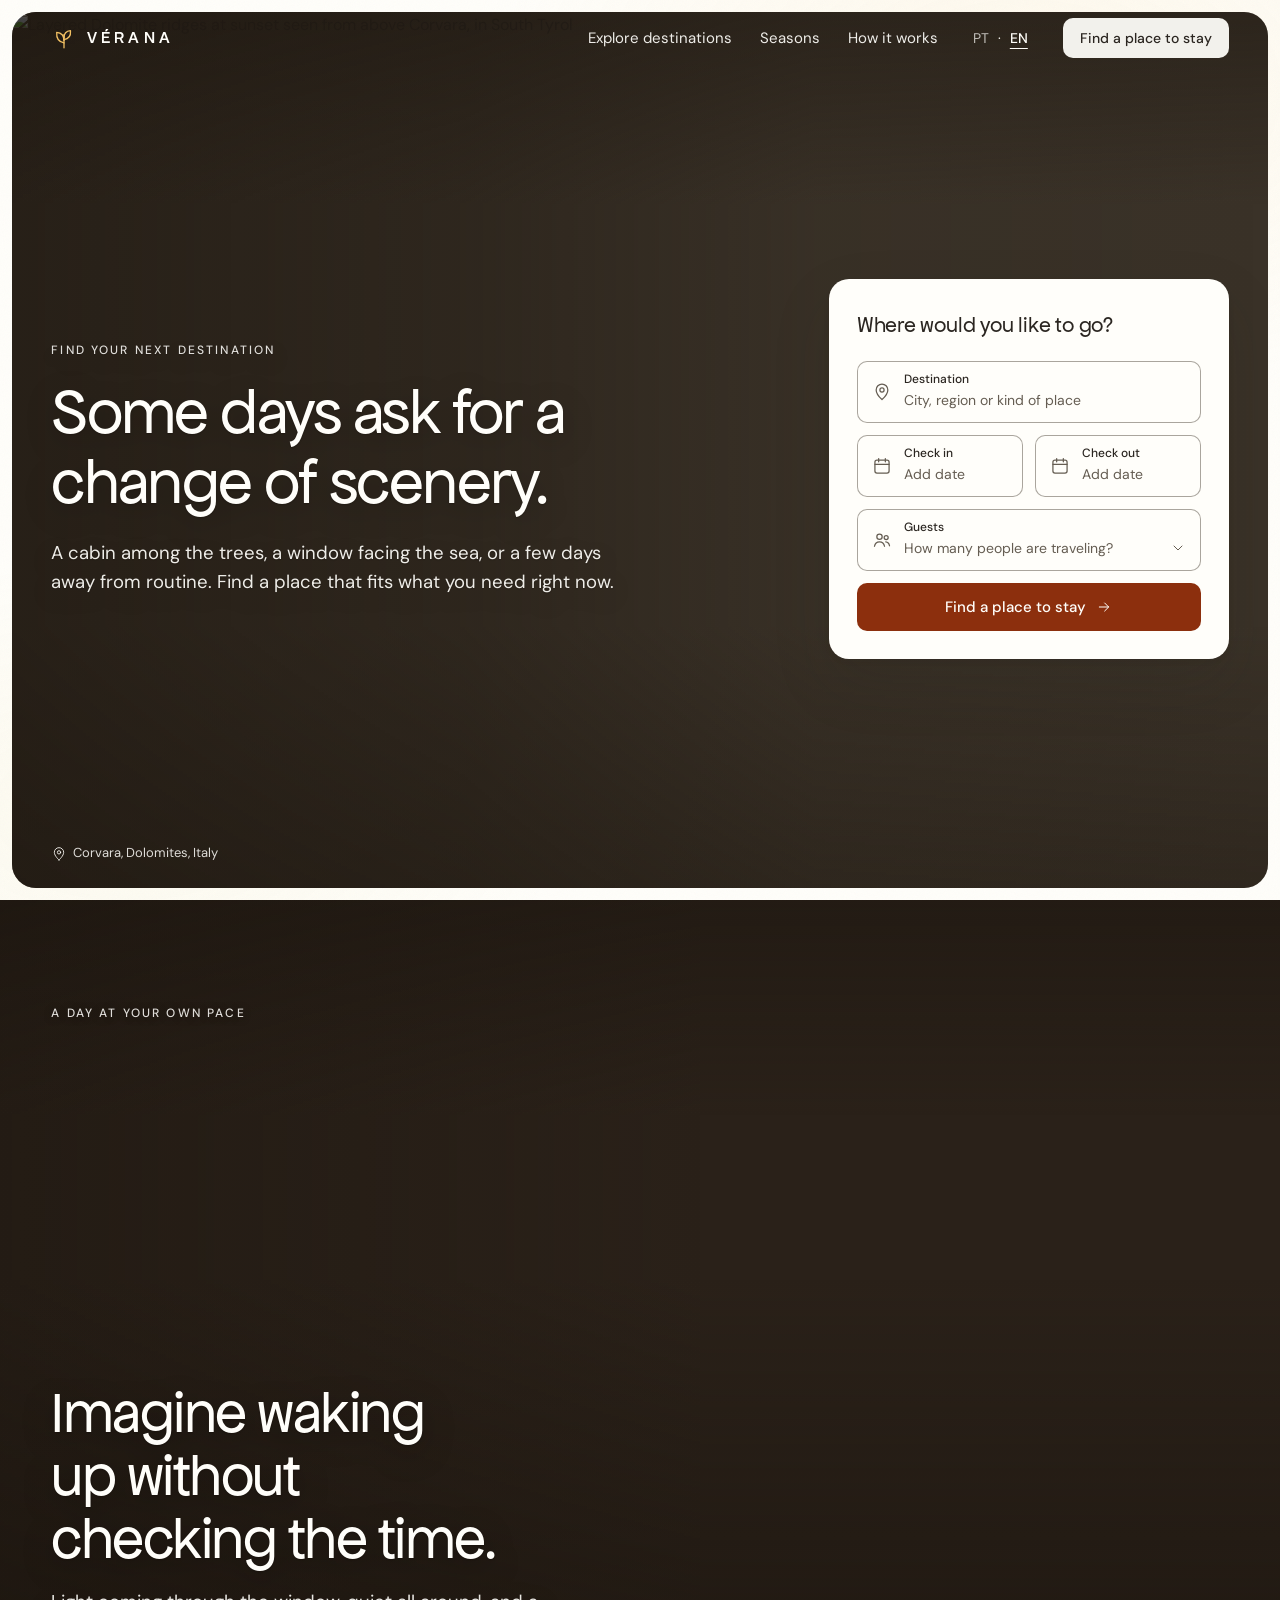
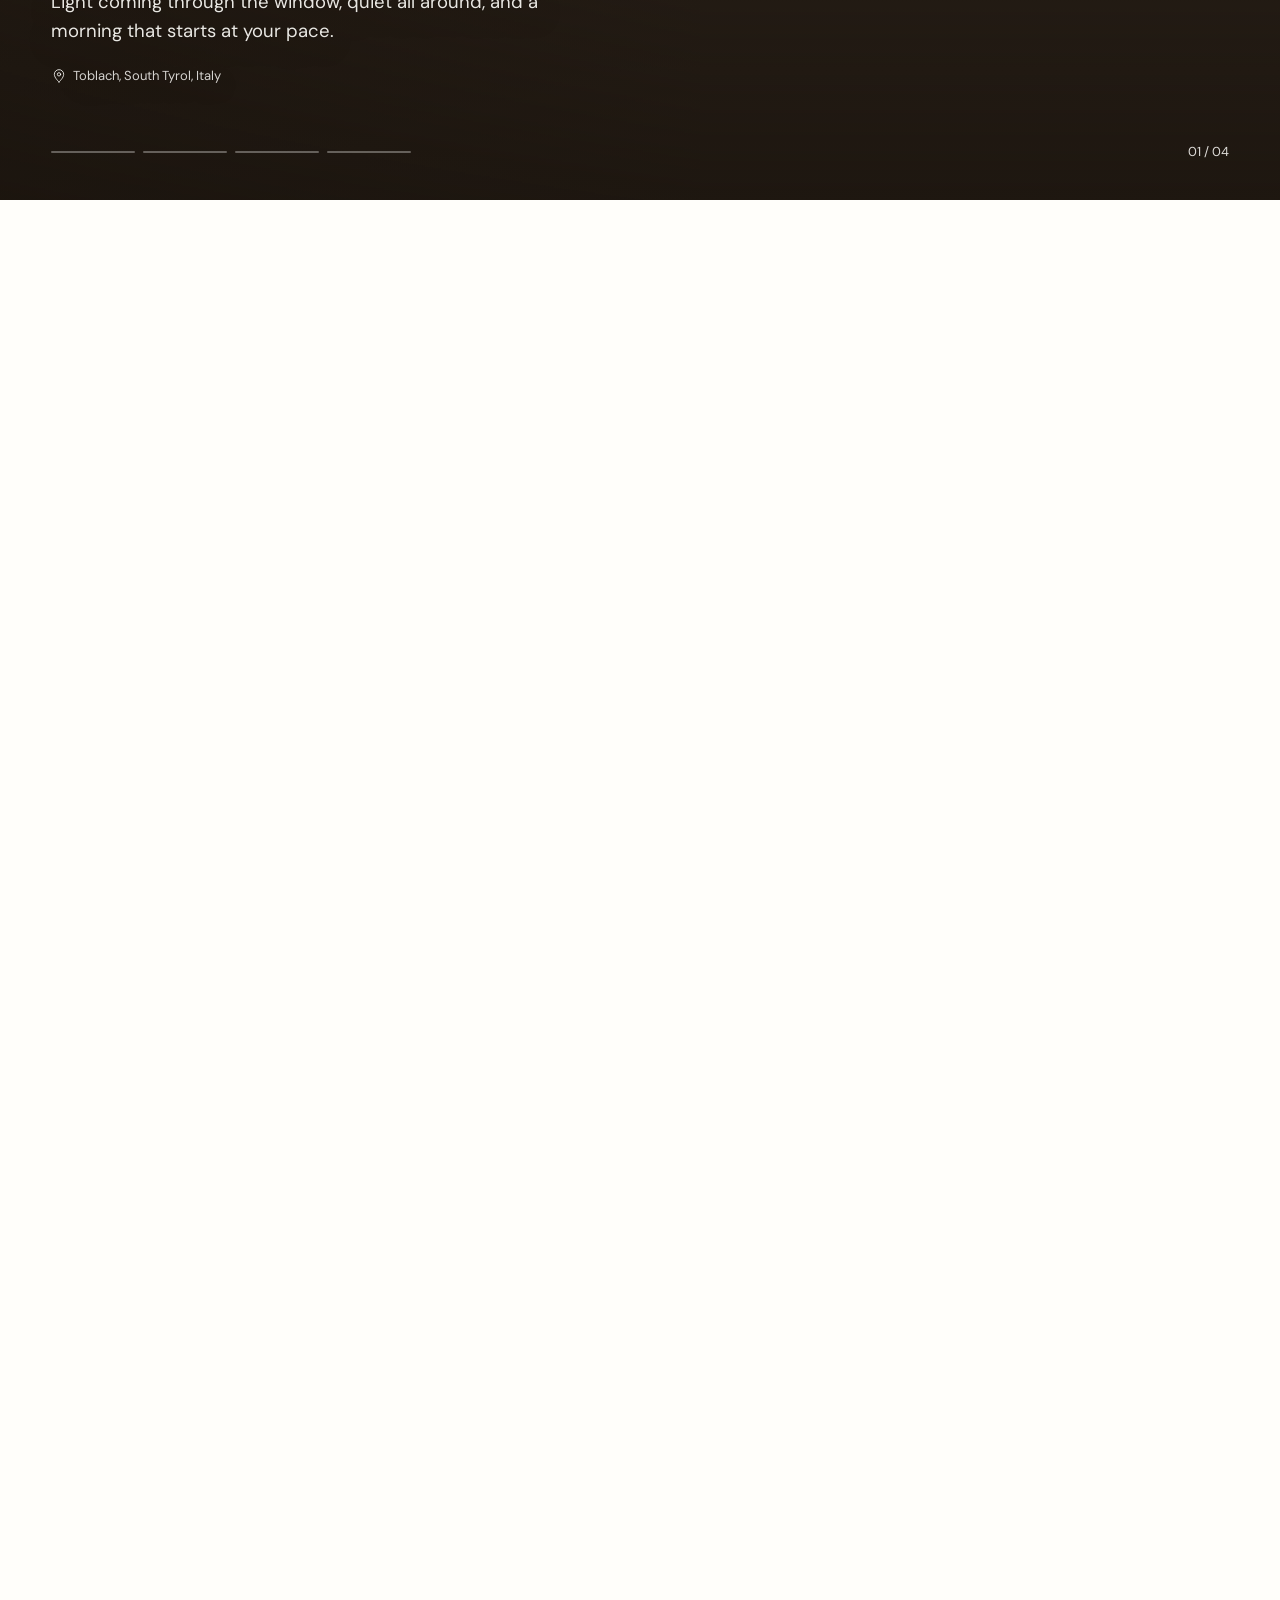
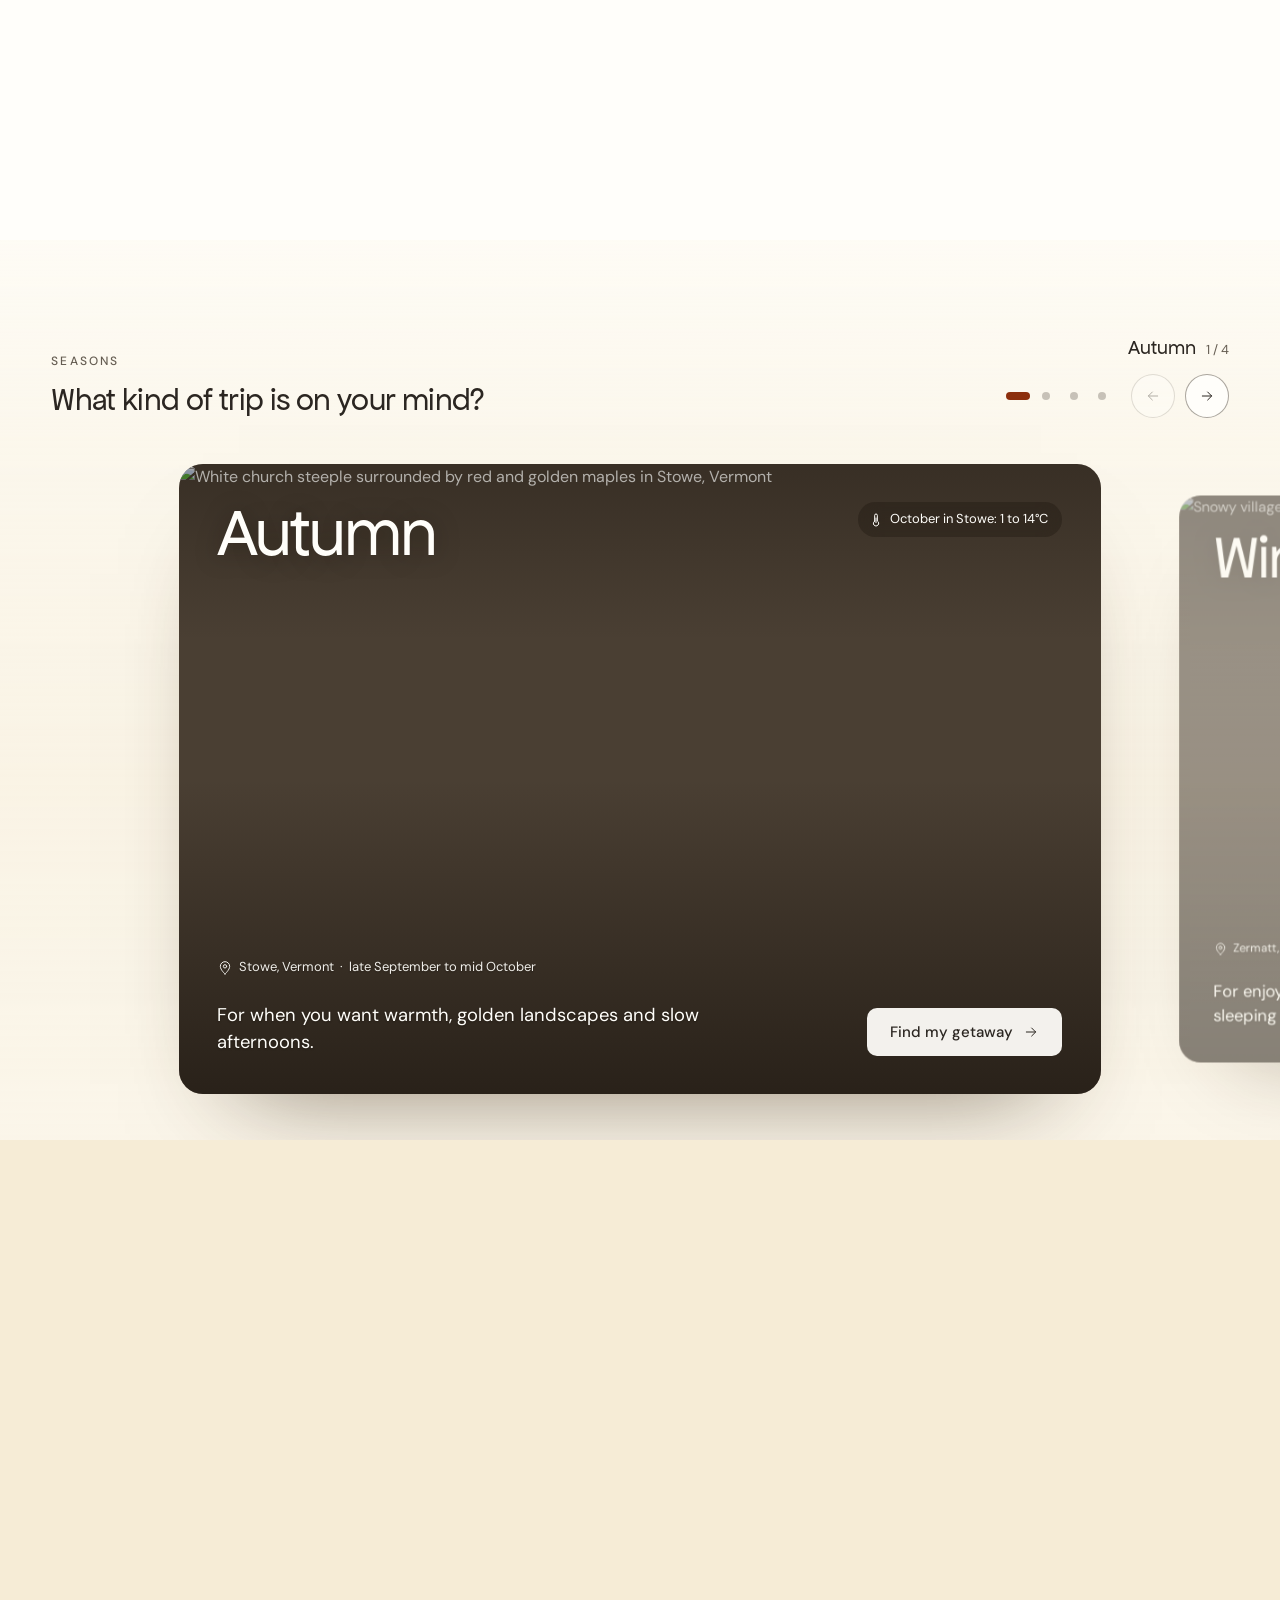
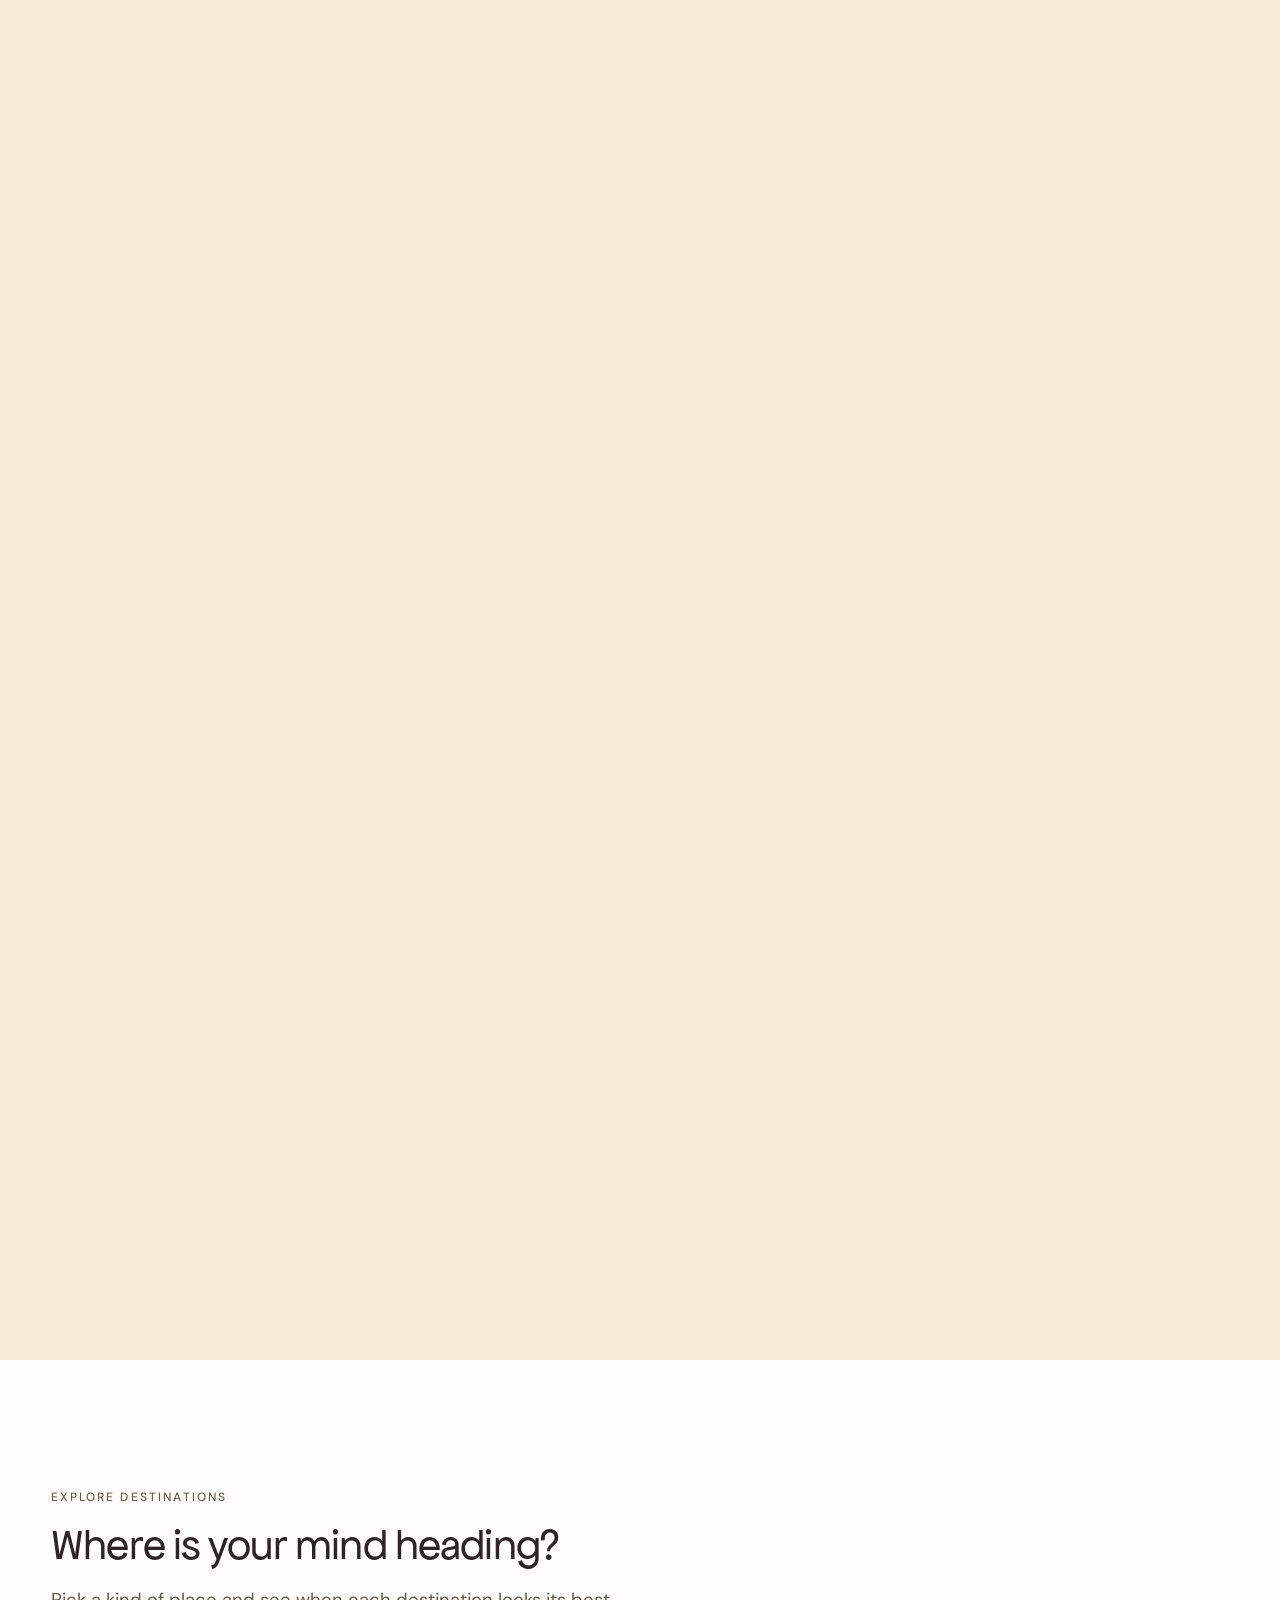
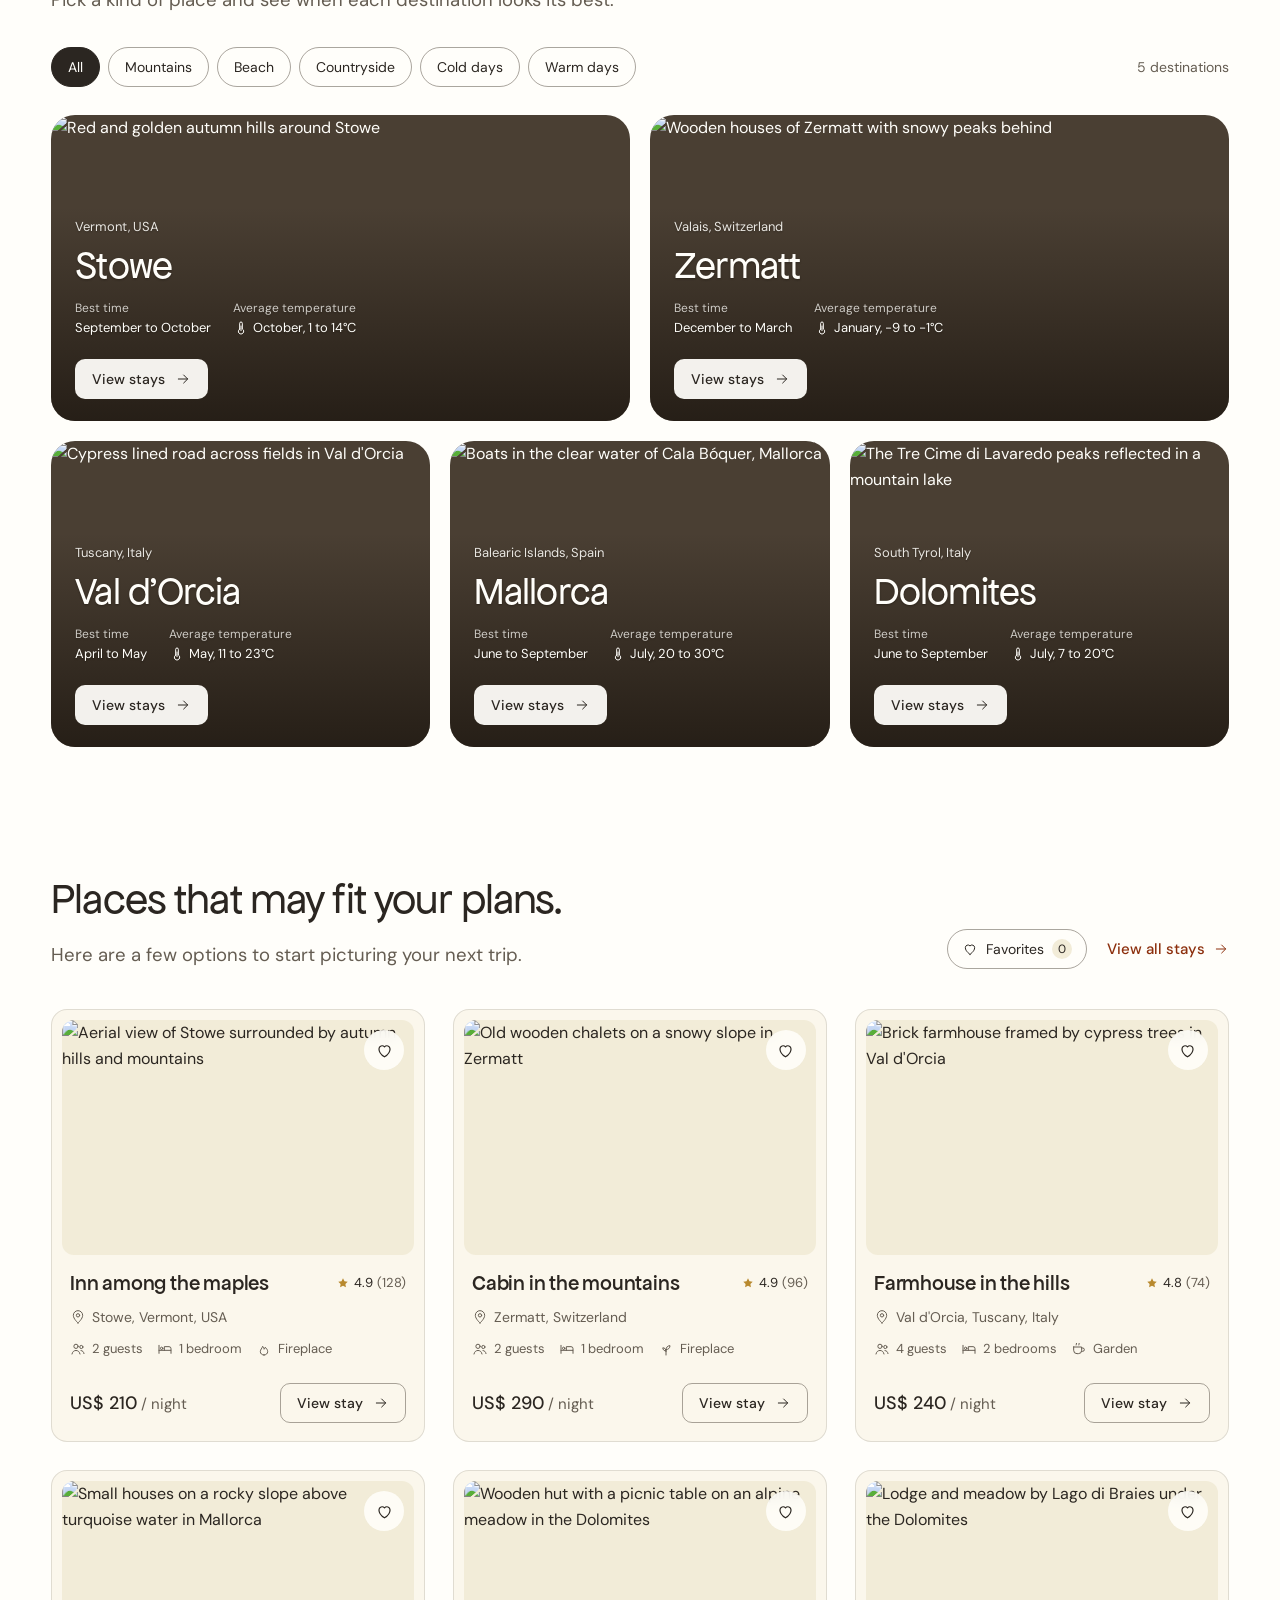
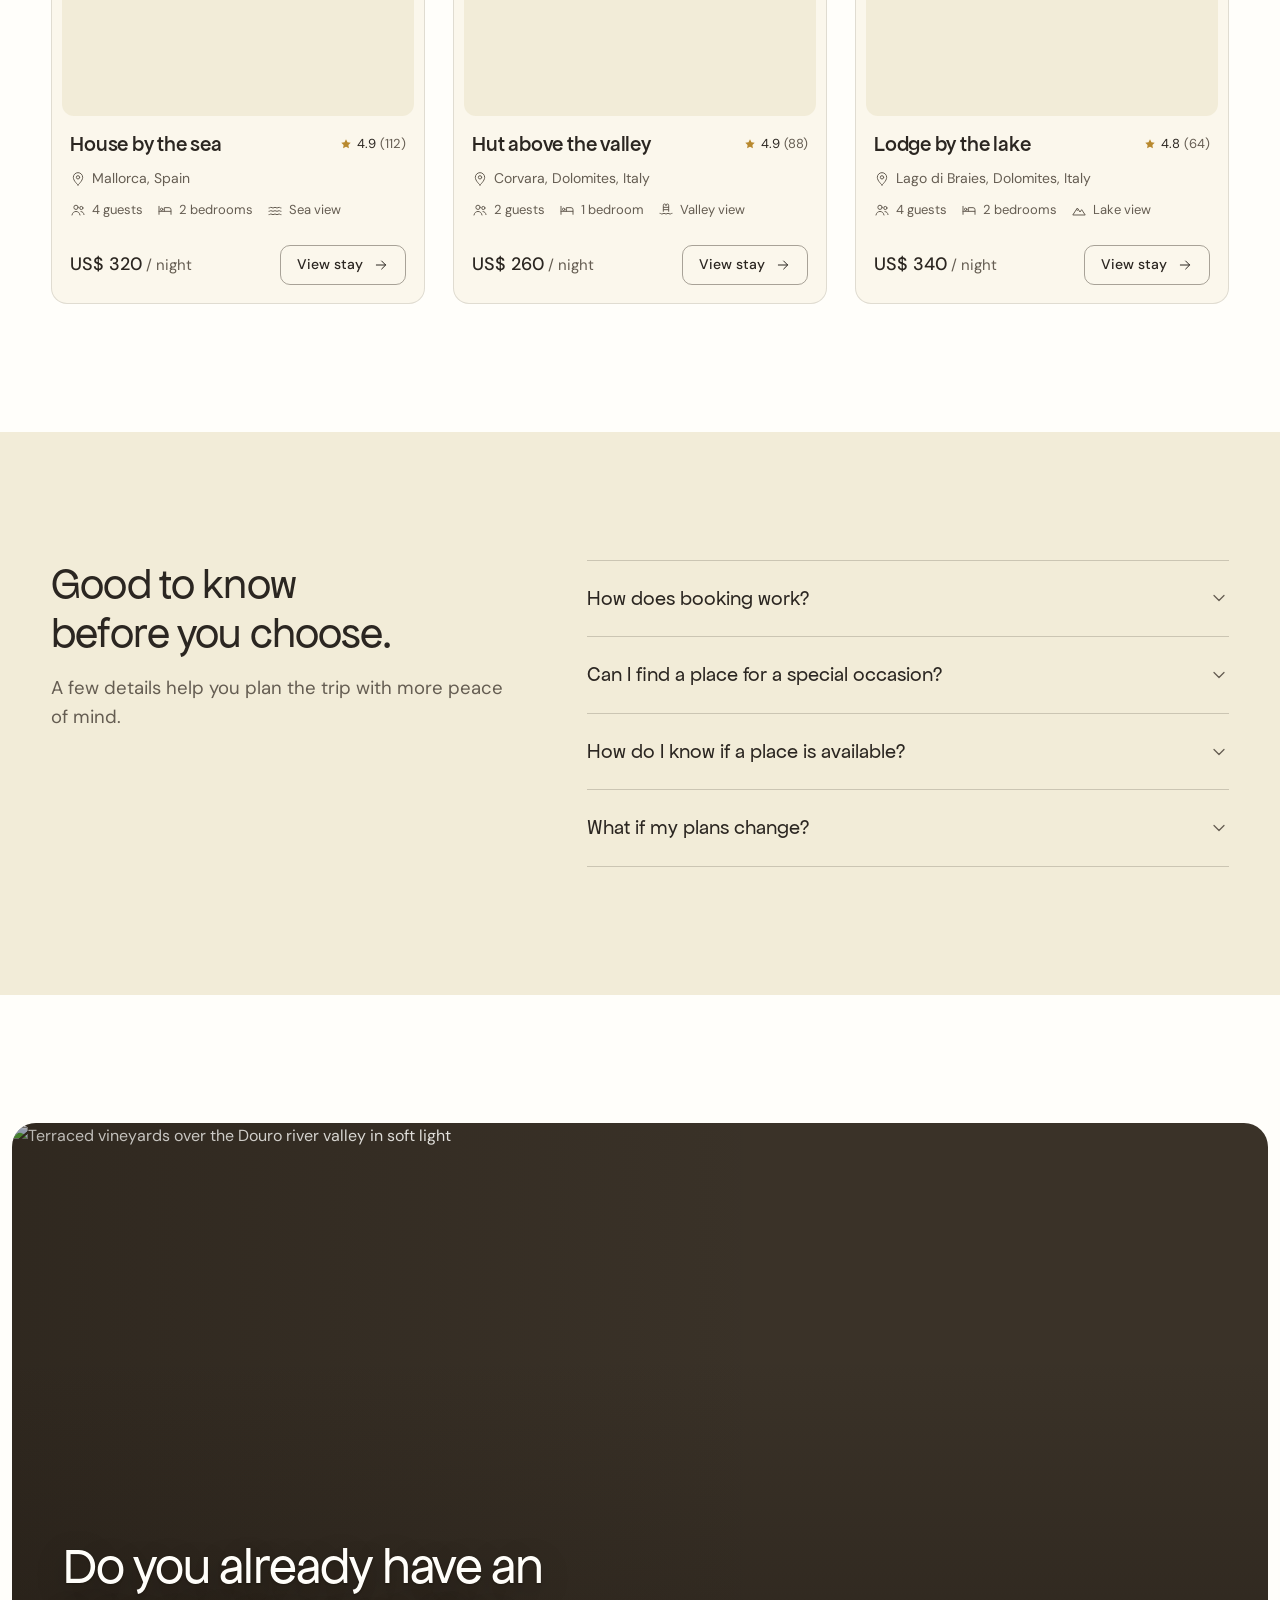
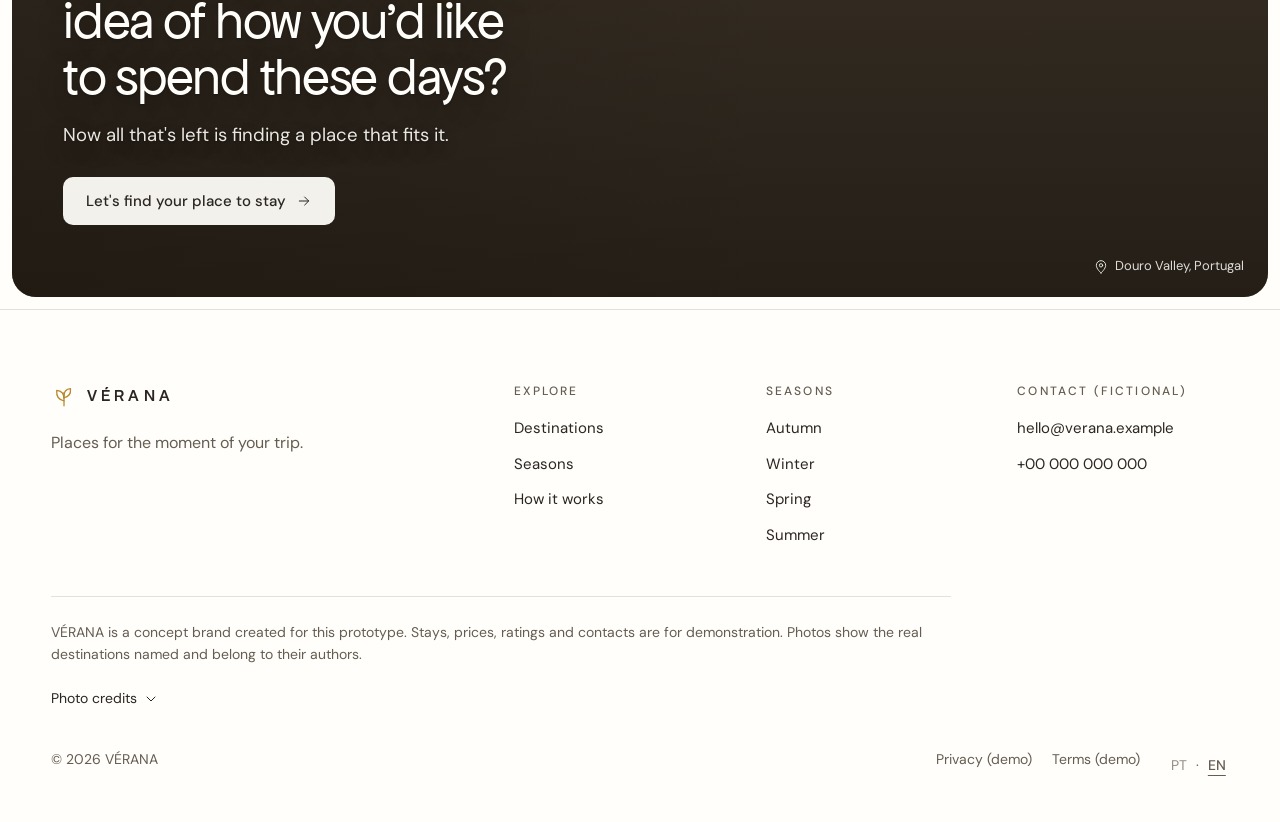
==== commit b4d01d31: "Mapa fixo na identidade, fotos de perfil e transição de vento - Mapa da hospedagem vira uma imagem f" ====
--- a/index.html
+++ b/index.html
@@ -24,7 +24,7 @@
   // idioma escolhido antes da primeira pintura: ?lang=en, escolha salva, ou idioma do navegador
   (function(){try{var q=new URLSearchParams(location.search).get('lang');var s=null;try{s=localStorage.getItem('verana-lang')}catch(_){}
   var l=q||s||((navigator.language||'pt').toLowerCase().indexOf('pt')===0?'pt':'en');if(l!=='pt'&&l!=='en')l='pt';
-  document.documentElement.dataset.lang=l;try{if(!sessionStorage.getItem('verana-intro')&&!matchMedia('(prefers-reduced-motion: reduce)').matches)document.documentElement.classList.add('intro-on')}catch(_){}
+  document.documentElement.dataset.lang=l;try{if(!sessionStorage.getItem('verana-intro')&&sessionStorage.getItem('verana-wind')!=='1'&&!location.hash&&!matchMedia('(prefers-reduced-motion: reduce)').matches)document.documentElement.classList.add('intro-on')}catch(_){}
   if(l==='en'){document.documentElement.lang='en';document.documentElement.classList.add('lang-pending');setTimeout(function(){document.documentElement.classList.remove('lang-pending')},2500)}}catch(_){}})();
 </script>
 <link rel="preconnect" href="https://fonts.googleapis.com">
@@ -32,8 +32,8 @@
 <link rel="preconnect" href="https://images.unsplash.com">
 <link rel="preload" href="assets/fonts/ApfelGrotezk-Regular.woff2" as="font" type="font/woff2" crossorigin>
 <link rel="stylesheet" href="https://fonts.googleapis.com/css2?family=DM+Sans:opsz,wght@9..40,400;9..40,500&display=swap">
-<link rel="stylesheet" href="assets/css/tokens.css?v=5">
-<link rel="stylesheet" href="assets/css/site.css?v=5">
+<link rel="stylesheet" href="assets/css/tokens.css?v=6">
+<link rel="stylesheet" href="assets/css/site.css?v=6">
 </head>
 <body>
 <svg xmlns="http://www.w3.org/2000/svg" style="display:none">
@@ -516,8 +516,9 @@
   </div>
 </dialog>
 
-<script id="page-data" type="application/json">{"pt":{"lang":"pt-BR","locale":"pt-BR","currency":"BRL","meta":{"title":"VÉRANA · Lugares para o momento da sua viagem","description":"Uma cabana entre as árvores, uma janela de frente para o mar ou alguns dias longe da rotina. Encontre um lugar que combine com o que você precisa agora."},"ui":{"skip":"Ir para o conteúdo","nav":[["Explorar destinos","#destinations"],["Estações","#seasons"],["Como funciona","#faq"]],"navCta":"Encontrar hospedagem","menu":"Menu","closeMenu":"Fechar menu","langLabel":"Idioma","langCurrent":"PT","langOther":"EN","langOtherName":"English","perNight":"diária","viewStay":"Ver hospedagem","close":"Fechar","demoTag":"Demonstração","photoBy":"Foto","langSwitch":"Mudar idioma para English"},"hero":{"kicker":"Encontre seu próximo destino","title":"Tem dias que pedem uma mudança de cenário.","text":"Uma cabana entre as árvores, uma janela de frente para o mar ou alguns dias longe da rotina. Encontre um lugar que combine com o que você precisa agora.","caption":"Gonçalves, Serra da Mantiqueira, MG","image":{"src":"u:photo-1682347812423-45911f8e6ef1","alt":"Vale verde com montanhas em camadas sob nuvens claras, em Gonçalves, na Serra da Mantiqueira","pos":"50% 60%"}},"form":{"title":"Para onde você quer ir?","destination":"Destino","destinationPh":"Cidade, região ou tipo de lugar","checkin":"Entrada","checkout":"Saída","datePh":"Adicionar data","guests":"Hóspedes","guestsPh":"Quantas pessoas vão viajar?","adults":"Adultos","adultsHint":"13 anos ou mais","children":"Crianças","childrenHint":"2 a 12 anos","less":"Remover","more":"Adicionar","done":"Pronto","submit":"Encontrar hospedagem","suggestionsLabel":"Sugestões","suggestions":["Gramado e Canela, RS","Urubici, SC","Serra da Mantiqueira, MG","Trancoso, BA"],"guestOne":"hóspede","guestMany":"hóspedes","adultOne":"adulto","adultMany":"adultos","childOne":"criança","childMany":"crianças","errDestination":"Conte para onde você quer ir, ou escolha uma das sugestões.","errDates":"A data de saída precisa vir depois da entrada.","nights1":"noite","nightsN":"noites"},"results":{"kicker":"Sua busca","found":"Encontramos {n} lugares que podem combinar com {destination}.","foundOne":"Encontramos 1 lugar que pode combinar com {destination}.","empty":"Ainda não temos lugares de exemplo para essa busca. Que tal olhar as estações logo abaixo?","capacity":"Nenhum lugar de exemplo comporta esse número de pessoas. Estes são os mais próximos do que você procura.","seeSeasons":"Ver estações","clear":"Limpar busca"},"story":{"label":"Um dia no seu tempo","scenes":[{"title":"Imagine acordar sem olhar as horas.","text":"Luz entrando pela janela, silêncio ao redor e uma manhã que começa no seu tempo.","image":{"src":"u:photo-1542300058-849d3b08aa0f","alt":"Nascer do sol sobre a praia, com coqueiros ao fundo, em Praia do Forte","pos":"50% 55%"},"place":"Praia do Forte, Bahia"},{"title":"Seu café pode esperar um pouco.","text":"Talvez você prefira ficar mais alguns minutos olhando a paisagem.","image":{"src":"u:photo-1760067538559-49b2bfb5f42a","alt":"Varanda aberta de madeira com sofás claros e jardim tropical, em Praia do Forte","pos":"50% 55%"},"place":"Praia do Forte, Bahia"},{"title":"Hoje, você não precisa chegar a lugar nenhum.","text":"Aproveite o espaço, escolha seu ritmo e deixe o dia acontecer sem tanta pressa.","image":{"src":"u:photo-1760067537859-460c0d91cad9","alt":"Espreguiçadeiras brancas ao lado da piscina, cercadas de plantas, em Praia do Forte","pos":"50% 60%"},"place":"Praia do Forte, Bahia"},{"title":"E se hoje terminasse um pouco mais devagar?","text":"Um ambiente acolhedor, uma conversa sem pressa ou simplesmente um tempo só seu.","image":{"src":"u:photo-1536243571237-9f9218322827","alt":"Céu alaranjado do fim de tarde sobre o horizonte em Praia do Forte","pos":"50% 60%"},"place":"Praia do Forte, Bahia"}],"progress":"Momento {i} de {n}"},"seasons":{"kicker":"Estações do ano","title":"Que tipo de viagem está passando pela sua cabeça?","text":"Talvez você queira o frio, o verde depois da chuva ou dias perto do mar. Escolha a estação e descubra lugares que combinam com ela.","button":"Encontrar meu refúgio","prev":"Estação anterior","next":"Próxima estação","progress":"Estação {i} de {n}","items":[{"key":"autumn","name":"Outono","where":"Gramado e Canela, RS","when":"abril a maio","search":"Gramado e Canela, RS","text":"Para quando você quer aconchego, paisagens douradas e tardes sem pressa.","image":{"src":"u:photo-1754072175012-aa642d5ba459","alt":"Árvores de outono em tons de vermelho e laranja em Gramado","pos":"50% 50%"},"climate":"maio em Gramado: 10 a 18°C"},{"key":"winter","name":"Inverno","where":"Urubici, SC","when":"junho a agosto","search":"Urubici, SC","text":"Para aproveitar o frio, ficar perto da lareira e dormir mais um pouco.","image":{"src":"u:photo-1788543632159-d128c452d10a","alt":"Galpão de madeira entre araucárias e montanhas cobertas de névoa em Urubici","pos":"50% 55%"},"climate":"julho em Urubici: 1 a 15°C"},{"key":"spring","name":"Primavera","where":"Serra da Mantiqueira, MG","when":"setembro a novembro","search":"Serra da Mantiqueira, MG","text":"Para passar mais tempo ao ar livre e descobrir paisagens que mudam a cada caminho.","image":{"src":"u:photo-1705690011100-984bb9574eec","alt":"Encosta verde com flores vermelhas em primeiro plano no Vale da Mantiqueira","pos":"40% 50%"},"climate":"outubro na Mantiqueira: 12 a 24°C"},{"key":"summer","name":"Verão","where":"Trancoso, BA","when":"dezembro a março","search":"Trancoso, BA","text":"Para aproveitar os dias longos, estar perto da água e fazer tudo sem tanta hora marcada.","image":{"src":"u:photo-1732066811253-b34c81d58e45","alt":"Praia de areia clara e mar azul vistos do alto, em Trancoso","pos":"55% 50%"},"climate":"janeiro em Trancoso: 23 a 30°C"}]},"stays":{"title":"Lugares que podem combinar com seus planos.","text":"Veja algumas opções para começar a imaginar sua próxima viagem.","link":"Ver todas as hospedagens","items":[{"id":"urubici","name":"Cabana entre as montanhas","where":"Urubici, Serra Catarinense, SC","text":"Um espaço tranquilo para aproveitar o frio, a paisagem e o tempo livre.","features":[["guests","2 hóspedes"],["bed","1 quarto"],["fireplace","Lareira"]],"guests":2,"price":480,"rating":"4,9","reviews":128,"season":"winter","keywords":"urubici sc santa catarina serra catarinense inverno frio lareira araucaria montanha cabana chale","image":{"src":"u:photo-1666886505087-fc64ec7a8be6","alt":"Pequena cabana de madeira entre araucárias e uma estrada de terra em Urubici","pos":"50% 60%"},"gallery":[{"src":"u:photo-1597409183003-bc5d77c668d3","alt":"Lago calmo cercado de araucárias e mata em Urubici","pos":"50% 50%"},{"src":"u:photo-1788543632159-d128c452d10a","alt":"Galpão de madeira entre araucárias e montanhas com névoa em Urubici","pos":"50% 55%"}],"about":"Uma cabana pequena entre araucárias, feita para os dias frios da Serra Catarinense. A lareira fica acesa à noite e a janela dá para a névoa que desce pela manhã.","amenities":[["fireplace","Lareira a lenha"],["coffee","Café da manhã na cabana"],["mountain","Vista para a serra"],["bath","Banheira"],["wifi","Wi Fi"],["car","Estacionamento"]],"arrive":"A cerca de 2h30 de Florianópolis, de carro, pela Serra do Corvo Branco ou pela BR 282.","geo":[-28.015,-49.592],"rooms":[["Quarto","1 cama de casal"],["Sala com lareira","1 sofá para ler"]],"host":{"name":"Helena","years":6,"line":"Mora a dez minutos da cabana e deixa lenha cortada e um bolo na chegada."},"scores":[5.0,4.9,4.8,5.0,4.9,4.8],"reviewsList":[{"name":"Marina","from":"Curitiba","date":"julho de 2026","text":"Fez 1°C de manhã e a cabana continuou quente o tempo todo. A Helena deixou lenha para três noites."},{"name":"Rodrigo","from":"Porto Alegre","date":"junho de 2026","text":"A névoa subindo pelas araucárias vale a viagem. Estrada de terra no fim, mas tranquila."},{"name":"Lívia","from":"Florianópolis","date":"agosto de 2026","text":"Silêncio de verdade. Levamos livros e quase não ligamos o celular."}]},{"id":"canela","name":"Cabana no campo","where":"Canela, Serra Gaúcha, RS","text":"Madeira antiga, campo aberto e tardes douradas no outono.","features":[["guests","4 hóspedes"],["bed","2 quartos"],["garden","Jardim"]],"guests":4,"price":540,"rating":"4,8","reviews":96,"season":"autumn","keywords":"canela gramado rs rio grande do sul serra gaucha outono platanos cabana campo","image":{"src":"u:photo-1709908973023-65f285405792","alt":"Cabana antiga de madeira em um campo gramado, cercada de árvores, em Canela","pos":"50% 55%"},"gallery":[{"src":"u:photo-1598054806683-c73dd36daa55","alt":"Casa em estilo enxaimel vermelha e branca entre árvores em Canela","pos":"50% 50%"},{"src":"u:photo-1754072175012-aa642d5ba459","alt":"Árvores de outono em tons de vermelho e laranja em Gramado","pos":"50% 50%"}],"about":"Uma cabana antiga, restaurada com cuidado, num campo aberto a poucos minutos do centro de Canela. No outono, as árvores em volta ficam douradas.","amenities":[["fireplace","Lareira"],["garden","Jardim e campo"],["coffee","Cozinha completa"],["wifi","Wi Fi"],["car","Estacionamento"],["paw","Aceita pets"]],"arrive":"A cerca de 2h de Porto Alegre, de carro, pela Rota Romântica.","geo":[-29.365,-50.811],"rooms":[["Quarto 1","1 cama de casal"],["Quarto 2","2 camas de solteiro"]],"host":{"name":"Otávio","years":4,"line":"Restaurou a cabana com o pai e conhece cada café da Rota Romântica."},"scores":[4.9,4.8,4.9,4.8,4.8,4.7],"reviewsList":[{"name":"Fernanda","from":"São Paulo","date":"maio de 2026","text":"O campo em volta fica dourado no fim da tarde. As crianças passaram o dia inteiro lá fora."},{"name":"Caio","from":"Porto Alegre","date":"abril de 2026","text":"Perto do centro e ao mesmo tempo longe do movimento. Cozinha bem equipada."},{"name":"Patrícia","from":"Campinas","date":"maio de 2026","text":"Levamos o cachorro e ele foi recebido com tigela e manta. Detalhe que fez diferença."}]},{"id":"mantiqueira","name":"Fazenda no vale","where":"Virgínia, Serra da Mantiqueira, MG","text":"Cavalos no pasto, café da roça e trilhas entre as montanhas.","features":[["guests","6 hóspedes"],["bed","3 quartos"],["coffee","Café incluso"]],"guests":6,"price":620,"rating":"4,8","reviews":74,"season":"spring","keywords":"virginia mg minas gerais serra da mantiqueira mantiqueira goncalves primavera fazenda campo trilha cavalo montanha","image":{"src":"u:photo-1705690421630-041459efe027","alt":"Cavalos pastando em um campo verde no Vale da Mantiqueira","pos":"50% 62%"},"gallery":[{"src":"u:photo-1705690011100-984bb9574eec","alt":"Encosta verde com flores vermelhas no Vale da Mantiqueira","pos":"50% 50%"},{"src":"u:photo-1682347810591-be423d4ad8ba","alt":"Vale verde com montanhas ao fundo em Gonçalves","pos":"50% 50%"}],"about":"Uma fazenda no meio do vale, com cavalos no pasto, horta e café coado na hora. As trilhas começam na porteira.","amenities":[["coffee","Café da roça incluso"],["garden","Horta e pomar"],["mountain","Trilhas a pé"],["fireplace","Fogão a lenha"],["wifi","Wi Fi"],["car","Estacionamento"]],"arrive":"A cerca de 4h de São Paulo e 5h do Rio de Janeiro, de carro.","geo":[-22.333,-45.093],"rooms":[["Quarto 1","1 cama de casal"],["Quarto 2","1 cama de casal"],["Quarto 3","2 camas de solteiro"]],"host":{"name":"Lúcia e José","years":9,"line":"Cuidam da fazenda há trinta anos e servem o café com queijo da região."},"scores":[4.8,4.8,4.9,5.0,4.7,4.9],"reviewsList":[{"name":"Paulo e Rita","from":"Rio de Janeiro","date":"outubro de 2026","text":"O café da roça chegava quente na varanda. A gente só saía de lá para caminhar."},{"name":"Tiago","from":"Belo Horizonte","date":"setembro de 2026","text":"As trilhas começam na porteira mesmo. Voltamos com as botas cheias de terra e felizes."},{"name":"Juliana","from":"São Paulo","date":"novembro de 2026","text":"Viajamos em seis e ninguém disputou espaço. O fogão a lenha virou o centro da casa."}]},{"id":"trancoso","name":"Casa no Quadrado","where":"Trancoso, BA","text":"Uma casa colorida sob as árvores, a poucos passos do mar.","features":[["guests","4 hóspedes"],["bed","2 quartos"],["wave","Perto da praia"]],"guests":4,"price":760,"rating":"4,9","reviews":112,"season":"summer","keywords":"trancoso ba bahia porto seguro praia mar verao quadrado casa","image":{"src":"u:photo-1483541954964-dfd427f3dac7","alt":"Casa verde e amarela sob árvores no Quadrado de Trancoso","pos":"50% 60%"},"gallery":[{"src":"u:photo-1732066811253-b34c81d58e45","alt":"Praia de areia clara e mar azul vistos do alto em Trancoso","pos":"50% 50%"},{"src":"u:photo-1620045819541-66ad1cf09e07","alt":"Mar verde e calmo na Praia de Taípe, perto de Trancoso","pos":"50% 50%"}],"about":"Uma casa colorida no Quadrado, sob árvores antigas. Dá para ir à praia a pé e voltar para o almoço sem pressa.","amenities":[["wave","Praia a pé"],["garden","Varanda com redes"],["coffee","Café da manhã"],["sun","Ar condicionado"],["wifi","Wi Fi"],["bed","Roupa de cama de linho"]],"arrive":"A cerca de 1h do aeroporto de Porto Seguro, de carro.","geo":[-16.59,-39.096],"rooms":[["Quarto 1","1 cama de casal"],["Quarto 2","2 camas de solteiro"]],"host":{"name":"Bia","years":5,"line":"Nasceu em Trancoso e indica as barracas onde os moradores almoçam."},"scores":[4.9,4.9,5.0,4.9,4.8,4.7],"reviewsList":[{"name":"Camila","from":"Salvador","date":"janeiro de 2026","text":"Fomos a pé para a praia todos os dias e voltamos para o almoço sem olhar o relógio."},{"name":"Eduardo","from":"Brasília","date":"fevereiro de 2026","text":"A rede da varanda foi o lugar mais disputado da viagem. Casa fresca mesmo no calor."},{"name":"Natália","from":"São Paulo","date":"dezembro de 2025","text":"Roupa de cama de linho e cheiro de mar. A Bia respondeu tudo em minutos."}]},{"id":"praiadoforte","name":"Casa com piscina","where":"Praia do Forte, Bahia","text":"Uma casa aberta para o jardim, com piscina e a praia logo ali.","features":[["guests","6 hóspedes"],["bed","3 quartos"],["pool","Piscina"]],"guests":6,"price":980,"rating":"4,9","reviews":88,"season":"summer","keywords":"praia do forte mata de sao joao ba bahia praia mar verao piscina casa","image":{"src":"u:photo-1760068475547-5f3d3eda789e","alt":"Espreguiçadeiras ao lado da piscina, cercadas de plantas, em Praia do Forte","pos":"50% 60%"},"gallery":[{"src":"u:photo-1745681278433-4f45b29fb3c4","alt":"Praia larga com coqueiros em Praia do Forte","pos":"50% 50%"},{"src":"u:photo-1779312142210-1e57a762d928","alt":"Coqueiros e areia clara à beira do mar em Praia do Forte","pos":"50% 50%"}],"about":"Uma casa com varanda aberta, piscina e jardim tropical, a poucos minutos da vila e da praia de Praia do Forte.","amenities":[["pool","Piscina"],["wave","Praia a 5 minutos"],["garden","Jardim tropical"],["sun","Ar condicionado"],["wifi","Wi Fi"],["car","Estacionamento"]],"arrive":"A cerca de 1h do aeroporto de Salvador, de carro, pela Estrada do Coco.","geo":[-12.579,-38.0],"rooms":[["Quarto 1","1 cama de casal"],["Quarto 2","1 cama de casal"],["Quarto 3","2 camas de solteiro"]],"host":{"name":"Rafael","years":3,"line":"Mora na vila e mantém o jardim tropical do jeito que a avó plantou."},"scores":[4.9,4.9,4.9,4.8,4.9,4.8],"reviewsList":[{"name":"Gabriela","from":"Recife","date":"março de 2026","text":"A piscina à sombra do jardim salvou as tardes mais quentes. Praia a cinco minutos andando."},{"name":"Marcos","from":"Salvador","date":"janeiro de 2026","text":"Casa espaçosa para seis, com varanda aberta para o almoço durar a tarde toda."},{"name":"Aline","from":"Goiânia","date":"fevereiro de 2026","text":"Vimos as tartarugas no Projeto Tamar e voltamos a pé. Organização impecável."}]},{"id":"goncalves","name":"Chalé com vista para o vale","where":"Gonçalves, Serra da Mantiqueira, MG","text":"Um chalé na encosta, com a serra inteira na janela.","features":[["guests","2 hóspedes"],["bed","1 quarto"],["mountain","Vista para o vale"]],"guests":2,"price":520,"rating":"4,9","reviews":64,"season":"spring","keywords":"goncalves mg minas gerais serra da mantiqueira mantiqueira primavera chale vale montanha","image":{"src":"u:photo-1682347812366-9a7bd6b1d0bf","alt":"Vale verde e montanhas em camadas vistos do alto em Gonçalves","pos":"50% 55%"},"gallery":[{"src":"u:photo-1682347812423-45911f8e6ef1","alt":"Montanhas em camadas sob nuvens claras em Gonçalves","pos":"50% 60%"},{"src":"u:photo-1705690011100-984bb9574eec","alt":"Encosta verde com flores vermelhas no Vale da Mantiqueira","pos":"50% 50%"}],"about":"Um chalé de madeira na encosta, com deck para o vale e silêncio de verdade. À noite o céu fica cheio de estrelas.","amenities":[["mountain","Vista para o vale"],["fireplace","Lareira"],["bath","Banheira"],["coffee","Café da manhã"],["wifi","Wi Fi"],["car","Estacionamento"]],"arrive":"A cerca de 3h de São Paulo, de carro, pela Rodovia Fernão Dias.","geo":[-22.659,-45.856],"rooms":[["Quarto","1 cama de casal"],["Deck","2 espreguiçadeiras para o vale"]],"host":{"name":"Teresa","years":7,"line":"Construiu o chalé na encosta pensando no pôr do sol sobre o vale."},"scores":[5.0,5.0,4.8,5.0,4.9,4.8],"reviewsList":[{"name":"Renata","from":"São Paulo","date":"setembro de 2026","text":"O céu de noite ficou cheio de estrelas. Banheira com vista para a serra inteira."},{"name":"Felipe","from":"Campinas","date":"outubro de 2026","text":"Fomos para descansar e conseguimos. O deck pega o sol da manhã inteiro."},{"name":"Clara","from":"Ribeirão Preto","date":"novembro de 2026","text":"A Teresa deixou um mapa à mão das trilhas e cachoeiras. Usamos todos os dias."}]}]},"faq":{"title":"Antes de escolher, vale saber.","text":"Algumas informações ajudam você a planejar a viagem com mais tranquilidade.","items":[["Como funciona a reserva?","Você escolhe o destino, informa as datas e o número de hóspedes para consultar as acomodações disponíveis."],["Posso encontrar uma hospedagem para uma ocasião especial?","Sim. Você pode explorar lugares de acordo com a estação, o tipo de ambiente e as características que fazem sentido para sua viagem."],["Como sei se uma acomodação está disponível?","Informe as datas desejadas para consultar a disponibilidade correspondente à sua estadia."],["E se meus planos mudarem?","As condições de alteração e cancelamento dependem de cada hospedagem. Consulte as regras antes de confirmar sua reserva."]]},"closing":{"title":"Você já tem uma ideia de como gostaria de passar esses dias?","text":"Agora falta encontrar um lugar que combine com ela.","button":"Vamos encontrar sua hospedagem","caption":"Vale do Quilombo, Gramado, RS","image":{"src":"c:b/b6/Vale_do_Quilombo_-_Serra_Ga%C3%BAcha.jpg|3024","alt":"Vale do Quilombo visto do alto, com encostas verdes e montanhas em camadas","pos":"50% 55%"}},"footer":{"tagline":"Lugares para o momento da sua viagem.","cols":[["Explorar",[["Destinos","#destinations"],["Estações","#seasons"],["Como funciona","#faq"]]],["Estações",[["Outono","#seasons"],["Inverno","#seasons"],["Primavera","#seasons"],["Verão","#seasons"]]],["Contato (fictício)",[["ola@verana.exemplo","mailto:ola@verana.exemplo"],["(00) 0000 0000","#"]]]],"notice":"VÉRANA é uma marca conceitual criada para este protótipo. Hospedagens, preços, avaliações e contatos são demonstrativos. As fotos mostram os destinos reais citados e pertencem aos seus autores.","legal":[["Privacidade (demonstração)","#"],["Termos (demonstração)","#"]],"credits":"Créditos das fotos","creditsIntro":"Fotos do Unsplash (licença Unsplash) e do Wikimedia Commons (licença indicada).","year":"2026"},"destinations":{"kicker":"Explorar destinos","title":"Para onde a sua vontade aponta?","text":"Escolha o tipo de lugar e veja quando cada destino fica mais bonito.","all":"Todos","filters":[["mountain","Serra"],["beach","Praia"],["countryside","Campo"],["cold","Dias frios"],["warm","Dias quentes"]],"bestLabel":"Melhor época","tempLabel":"Temperatura média","button":"Ver hospedagens","filterLabel":"Filtrar destinos","count":"{n} destinos","count1":"1 destino","items":[{"name":"Gramado e Canela","region":"Serra Gaúcha, RS","tags":["mountain","cold"],"best":"abril a julho","temp":"maio, 10 a 18°C","search":"Gramado e Canela, RS","image":{"src":"u:photo-1598054806683-c73dd36daa55","alt":"Casa em estilo enxaimel entre árvores em Canela","pos":"50% 50%"}},{"name":"Urubici","region":"Serra Catarinense, SC","tags":["mountain","cold"],"best":"junho a agosto","temp":"julho, 1 a 15°C","search":"Urubici, SC","image":{"src":"u:photo-1597409183003-bc5d77c668d3","alt":"Lago calmo cercado de araucárias em Urubici","pos":"50% 50%"}},{"name":"Serra da Mantiqueira","region":"Gonçalves e Virgínia, MG","tags":["mountain","countryside"],"best":"setembro a novembro","temp":"outubro, 12 a 24°C","search":"Serra da Mantiqueira, MG","image":{"src":"u:photo-1682347810591-be423d4ad8ba","alt":"Vale verde com montanhas em Gonçalves","pos":"50% 50%"}},{"name":"Trancoso","region":"Sul da Bahia","tags":["beach","warm"],"best":"dezembro a março","temp":"janeiro, 23 a 30°C","search":"Trancoso, BA","image":{"src":"u:photo-1620045819541-66ad1cf09e07","alt":"Mar verde e calmo na Praia de Taípe","pos":"50% 50%"}},{"name":"Praia do Forte","region":"Litoral Norte da Bahia","tags":["beach","warm"],"best":"setembro a março","temp":"janeiro, 24 a 30°C","search":"Praia do Forte, BA","image":{"src":"u:photo-1779312142210-1e57a762d928","alt":"Coqueiros à beira do mar em Praia do Forte","pos":"50% 50%"}}]},"sheet":{"gallery":"Fotos do lugar","about":"Sobre a hospedagem","amenities":"O que tem por lá","arrive":"Como chegar","dates":"Escolha as datas","checkin":"Entrada","checkout":"Saída","guests":"Hóspedes","pickDates":"Escolha as datas para ver o total.","nightsLine":"{price} × {n} {nights}","cleaning":"Taxa de limpeza","total":"Total","reserve":"Reservar","close":"Fechar","back":"Voltar","prev":"Foto anterior","next":"Próxima foto","photoOf":"Foto {i} de {n}","errDates":"Escolha a entrada e a saída para continuar.","errGuests":"Este lugar recebe até {n} pessoas.","checkoutTitle":"Quase lá.","checkoutText":"Confira a sua estadia e conte quem vai viajar.","yourStay":"Sua estadia","name":"Nome completo","email":"Email","phone":"Telefone (opcional)","message":"Mensagem para o anfitrião (opcional)","messagePh":"Horário de chegada, uma ocasião especial, o que quiser contar.","agree":"Li e concordo com as regras de alteração e cancelamento desta hospedagem.","confirm":"Confirmar reserva","errName":"Conte o seu nome completo.","errEmail":"Confira o seu e-mail.","errAgree":"Para continuar, confirme que leu as regras.","doneTitle":"Tudo certo, {name}.","doneText":"Sua estadia em {place} está reservada de {in} a {out}.","doneCode":"Código da reserva","doneNote":"Nenhum valor foi cobrado agora. Se quiser mudar algo, é só voltar quando precisar.","doneButton":"Voltar ao início","stepOf":"Etapa {i} de 3","cleaningFee":90,"steps":["Hospedagem","Seus dados","Confirmado"],"stepsLabel":"Etapas da reserva","seeAll":"Ver tudo sobre a hospedagem","seeAllHint":"Mapa, quartos, avaliações e opções parecidas."},"fav":{"add":"Salvar nos favoritos","remove":"Remover dos favoritos","nav":"Favoritos","title":"Seus favoritos","empty":"Você ainda não salvou nenhum lugar. Toque no coração de uma hospedagem para guardar.","saved":"Salvo nos favoritos","removed":"Removido dos favoritos"},"intro":{"line":"Lugares reais, no seu tempo.","skip":"Pular abertura"},"notFound":{"title":"Esta página não existe.","text":"O endereço pode ter mudado. A página inicial continua no mesmo lugar.","button":"Voltar ao início"},"stayPage":{"title":"{name} em {place} · VÉRANA","back":"Voltar às hospedagens","share":"Compartilhar","copied":"Link copiado","save":"Salvar","saved":"Salvo","allPhotos":"Ver as {n} fotos","photos":"Fotos da hospedagem","bestTime":"Melhor época","hostedBy":"Quem recebe","rating":"Avaliação","choice":"Escolha dos hóspedes","hostYears":"Recebe hóspedes há {n} anos","about":"Sobre a hospedagem","sleep":"Onde você vai dormir","amenities":"O que a hospedagem oferece","reviews":"Avaliações","reviewsCount":"{n} avaliações","reviewsShowing":"Mostrando 3 de {n}","reviewsNote":"Avaliações ilustrativas, escritas para este protótipo.","scores":["Limpeza","Conforto","Localização","Comunicação","Chegada","Custo benefício"],"map":"Onde você vai estar","mapNote":"A localização exata aparece depois da confirmação da reserva.","mapOpen":"Abrir no mapa","mapFail":"Não foi possível carregar o mapa agora.","arrive":"Como chegar","host":"Conheça quem recebe","hostResp":"Responde em até 1 hora","hostLang":"Fala português","know":"Bom saber","knowItems":[["Chegada e saída","Entrada a partir das 15h e saída até as 11h. A entrega das chaves é combinada com o anfitrião."],["Cancelamento","Sem custo até 7 dias antes da entrada. Depois disso, a primeira diária não é devolvida."],["Na casa","Sem festas ou eventos. Silêncio a partir das 22h. Pets apenas onde estiver indicado."]],"similar":"Outras hospedagens que combinam","similarText":"Lugares com o mesmo clima de viagem.","prev":"Anterior","next":"Próximas","noCharge":"Nenhum valor é cobrado agora.","notFound":"Não encontramos esta hospedagem.","notFoundLink":"Ver todas as hospedagens","photoBy":"Fotos","demo":"Hospedagem, anfitrião, avaliações e preços são demonstrativos. As fotos e os lugares são reais."}},"en":{"lang":"en","locale":"en-US","currency":"USD","meta":{"title":"VÉRANA · Places for the moment of your trip","description":"A cabin among the trees, a window facing the sea, or a few days away from routine. Find a place that fits what you need right now."},"ui":{"skip":"Skip to content","nav":[["Explore destinations","#destinations"],["Seasons","#seasons"],["How it works","#faq"]],"navCta":"Find a place to stay","menu":"Menu","closeMenu":"Close menu","langLabel":"Language","langCurrent":"EN","langOther":"PT","langOtherName":"Português","perNight":"night","viewStay":"View stay","close":"Close","demoTag":"Demo","photoBy":"Photo","langSwitch":"Switch language to Português"},"hero":{"kicker":"Find your next destination","title":"Some days ask for a change of scenery.","text":"A cabin among the trees, a window facing the sea, or a few days away from routine. Find a place that fits what you need right now.","caption":"Corvara, Dolomites, Italy","image":{"src":"u:photo-1600762516498-761775b86af7","alt":"Layered Dolomite ridges at sunset seen from above Corvara, in South Tyrol","pos":"50% 50%"}},"form":{"title":"Where would you like to go?","destination":"Destination","destinationPh":"City, region or kind of place","checkin":"Check in","checkout":"Check out","datePh":"Add date","guests":"Guests","guestsPh":"How many people are traveling?","adults":"Adults","adultsHint":"13 or older","children":"Children","childrenHint":"2 to 12","less":"Remove","more":"Add","done":"Done","submit":"Find a place to stay","suggestionsLabel":"Suggestions","suggestions":["Stowe, Vermont","Zermatt, Switzerland","Val d'Orcia, Tuscany","Mallorca, Spain"],"guestOne":"guest","guestMany":"guests","adultOne":"adult","adultMany":"adults","childOne":"child","childMany":"children","errDestination":"Tell us where you'd like to go, or pick one of the suggestions.","errDates":"Check out needs to come after check in.","nights1":"night","nightsN":"nights"},"results":{"kicker":"Your search","found":"We found {n} places that may fit {destination}.","foundOne":"We found 1 place that may fit {destination}.","empty":"We don't have sample places for that search yet. How about the seasons below?","capacity":"None of the sample places fits that many people. These are the closest to what you're looking for.","seeSeasons":"See seasons","clear":"Clear search"},"story":{"label":"A day at your own pace","scenes":[{"title":"Imagine waking up without checking the time.","text":"Light coming through the window, quiet all around, and a morning that starts at your pace.","image":{"src":"u:photo-1716551615753-f4bca8229b29","alt":"Misty morning over a lakeside lodge and forested mountains in Toblach, South Tyrol","pos":"50% 55%"},"place":"Toblach, South Tyrol, Italy"},{"title":"Your coffee can wait a little.","text":"Maybe you'd rather spend a few more minutes looking at the view.","image":{"src":"u:photo-1781458366698-6e4e52de9e54","alt":"Wooden terrace with tables facing snowy peaks at Allmendhubel, Switzerland","pos":"55% 55%"},"place":"Allmendhubel, Switzerland"},{"title":"Today, you don't need to be anywhere.","text":"Enjoy the space, choose your rhythm and let the day happen without rushing.","image":{"src":"u:photo-1783159649654-fb4f7a244c4a","alt":"Lake Misurina reflecting a grand hotel and Dolomite peaks","pos":"50% 55%"},"place":"Misurina, Dolomites, Italy"},{"title":"What if today ended a little slower?","text":"A cozy room, an unhurried conversation, or simply some time of your own.","image":{"src":"u:photo-1687522764355-ea6ad5d1bcab","alt":"Wooden hut on a grassy slope under pink evening clouds at Seceda","pos":"50% 60%"},"place":"Seceda, South Tyrol, Italy"}],"progress":"Moment {i} of {n}"},"seasons":{"kicker":"Seasons","title":"What kind of trip is on your mind?","text":"Maybe you want the cold, the green after the rain, or days close to the sea. Pick a season and find places that match it.","button":"Find my getaway","prev":"Previous season","next":"Next season","progress":"Season {i} of {n}","items":[{"key":"autumn","name":"Autumn","where":"Stowe, Vermont","when":"late September to mid October","search":"Stowe, Vermont","text":"For when you want warmth, golden landscapes and slow afternoons.","image":{"src":"u:photo-1668588778641-372a33b43d39","alt":"White church steeple surrounded by red and golden maples in Stowe, Vermont","pos":"50% 45%"},"climate":"October in Stowe: 1 to 14°C"},{"key":"winter","name":"Winter","where":"Zermatt, Switzerland","when":"December to March","search":"Zermatt, Switzerland","text":"For enjoying the cold, staying close to the fireplace and sleeping in a little.","image":{"src":"u:photo-1622513027693-3ef7c21b3dae","alt":"Snowy village of Zermatt with the Matterhorn rising behind it","pos":"60% 50%"},"climate":"January in Zermatt: −9 to −1°C"},{"key":"spring","name":"Spring","where":"Val d'Orcia, Tuscany","when":"April to May","search":"Val d'Orcia, Tuscany","text":"For spending more time outdoors and finding landscapes that change with every path.","image":{"src":"u:photo-1681210744266-c6a23b8ed176","alt":"Green rolling fields with trees and a winding road in Val d'Orcia","pos":"50% 55%"},"climate":"May in Val d'Orcia: 11 to 23°C"},{"key":"summer","name":"Summer","where":"Mallorca, Spain","when":"June to September","search":"Mallorca, Spain","text":"For long days, staying close to the water and doing everything without a set schedule.","image":{"src":"u:photo-1561369408-1e91d37fd2c5","alt":"Turquoise cove and stone boathouses at Cala s'Almunia, Mallorca","pos":"50% 55%"},"climate":"July in Mallorca: 20 to 30°C"}]},"stays":{"title":"Places that may fit your plans.","text":"Here are a few options to start picturing your next trip.","link":"View all stays","items":[{"id":"stowe","name":"Inn among the maples","where":"Stowe, Vermont, USA","text":"Golden hills, quiet roads and warm evenings by the window.","features":[["guests","2 guests"],["bed","1 bedroom"],["fireplace","Fireplace"]],"guests":2,"price":210,"rating":"4.9","reviews":128,"season":"autumn","keywords":"stowe vermont vt usa new england autumn fall maple foliage inn mountains","image":{"src":"u:photo-1647553989014-776dfcfcbfa5","alt":"Aerial view of Stowe surrounded by autumn hills and mountains","pos":"50% 50%"},"gallery":[{"src":"u:photo-1729981059843-e0bfeabd9497","alt":"Golden autumn trees near the Trapp Family Lodge in Stowe","pos":"50% 50%"},{"src":"u:photo-1591825729269-caeb344f6df2","alt":"Bright chalet living room with tall windows in Stowe","pos":"50% 50%"}],"about":"A small inn among the maples, a few minutes from the village of Stowe. In October the hills around turn red and gold.","amenities":[["fireplace","Wood fireplace"],["coffee","Breakfast included"],["mountain","Mountain views"],["bath","Bathtub"],["wifi","Wi Fi"],["car","Free parking"]],"arrive":"About 45 minutes by car from Burlington airport.","geo":[44.465,-72.684],"rooms":[["Bedroom","1 queen bed"],["Reading nook","1 window seat"]],"host":{"name":"Margaret","years":8,"line":"Runs the inn with her sister and bakes the maple scones every morning."},"scores":[5.0,4.9,4.9,5.0,4.9,4.7],"reviewsList":[{"name":"Hannah","from":"Boston","date":"October 2026","text":"The hills turned red while we were there. Breakfast by the window every morning."},{"name":"Daniel","from":"Montreal","date":"September 2026","text":"A short drive to the trails and quiet enough to hear the creek at night."},{"name":"Priya","from":"New York","date":"October 2026","text":"Margaret gave us a hand drawn map of the back roads. Best part of the trip."}]},{"id":"zermatt","name":"Cabin in the mountains","where":"Zermatt, Switzerland","text":"A quiet place to enjoy the cold, the view and your free time.","features":[["guests","2 guests"],["bed","1 bedroom"],["fireplace","Fireplace"]],"guests":2,"price":290,"rating":"4.9","reviews":96,"season":"winter","keywords":"zermatt switzerland swiss alps matterhorn winter snow ski chalet cabin mountains","image":{"src":"u:photo-1769029299328-31fa8472ef67","alt":"Old wooden chalets on a snowy slope in Zermatt","pos":"50% 55%"},"gallery":[{"src":"u:photo-1769029299006-82d59e37c746","alt":"Snowy wooden chalets on a slope in Zermatt","pos":"50% 50%"},{"src":"u:photo-1533156202583-53a31d245207","alt":"The Matterhorn reflected in Lake Stellisee above Zermatt","pos":"50% 50%"}],"about":"An old larch chalet on a quiet slope above the village. The Matterhorn sits right in the window.","amenities":[["fireplace","Fireplace"],["mountain","Matterhorn view"],["coffee","Breakfast included"],["bath","Bathtub"],["wifi","Wi Fi"],["bed","Linen bedding"]],"arrive":"Zermatt is car free: take the train from Täsch, or from Zurich in about 3h30.","geo":[46.02,7.749],"rooms":[["Bedroom","1 double bed"],["Living room","1 sofa by the fire"]],"host":{"name":"Andreas","years":6,"line":"A mountain guide who grew up in the village and keeps the fire ready."},"scores":[4.9,5.0,4.9,4.9,4.8,4.7],"reviewsList":[{"name":"Hannah","from":"London","date":"January 2026","text":"We woke up to fresh snow and never left the fireplace before noon."},{"name":"Lukas","from":"Munich","date":"February 2026","text":"The Matterhorn fills the bedroom window. Ten minutes on foot to the station."},{"name":"Sofia","from":"Milan","date":"March 2026","text":"Warm, quiet and simple. Andreas suggested a hut for lunch that we loved."}]},{"id":"orcia","name":"Farmhouse in the hills","where":"Val d'Orcia, Tuscany, Italy","text":"Stone walls, cypress trees and long lunches outside.","features":[["guests","4 guests"],["bed","2 bedrooms"],["garden","Garden"]],"guests":4,"price":240,"rating":"4.8","reviews":74,"season":"spring","keywords":"val d'orcia orcia tuscany toscana italy siena pienza spring farmhouse countryside hills","image":{"src":"u:photo-1584605043414-e32fc1dc0566","alt":"Brick farmhouse framed by cypress trees in Val d'Orcia","pos":"50% 55%"},"gallery":[{"src":"u:photo-1681210744266-c6a23b8ed176","alt":"Green rolling fields and a winding road in Val d'Orcia","pos":"50% 50%"},{"src":"u:photo-1653843034003-467e337f4c99","alt":"Cypress lined road across golden fields in Val d'Orcia","pos":"50% 50%"}],"about":"A brick farmhouse among cypress trees, with a garden, an old olive grove and long views over the valley.","amenities":[["garden","Garden and olive grove"],["pool","Pool"],["coffee","Full kitchen"],["sun","Air conditioning"],["wifi","Wi Fi"],["car","Free parking"]],"arrive":"About 1h45 by car from Florence.","geo":[43.077,11.679],"rooms":[["Bedroom 1","1 double bed"],["Bedroom 2","2 single beds"]],"host":{"name":"Giulia","years":5,"line":"Grows the olives on the farm and knows every cellar in the valley."},"scores":[4.8,4.8,4.9,4.9,4.8,4.8],"reviewsList":[{"name":"Luca and Sofia","from":"Rome","date":"May 2026","text":"Breakfast outside, cypress trees, and a whole afternoon with nothing planned."},{"name":"Emma","from":"Amsterdam","date":"April 2026","text":"Pienza is a short drive away. We came back every evening for sunset in the garden."},{"name":"Tom","from":"Dublin","date":"May 2026","text":"Thick stone walls kept it cool. The pool overlooks the whole valley."}]},{"id":"mallorca","name":"House by the sea","where":"Mallorca, Spain","text":"A few steps from the water, with mornings that start slowly.","features":[["guests","4 guests"],["bed","2 bedrooms"],["wave","Sea view"]],"guests":4,"price":320,"rating":"4.9","reviews":112,"season":"summer","keywords":"mallorca majorca spain balearic islands beach sea cove summer house mediterranean","image":{"src":"u:photo-1660809076720-1c756710677a","alt":"Small houses on a rocky slope above turquoise water in Mallorca","pos":"50% 50%"},"gallery":[{"src":"u:photo-1681038258249-539ee9bc490e","alt":"Stone steps and flowers in a village street in Mallorca","pos":"50% 50%"},{"src":"u:photo-1728025716439-c0e693f270a0","alt":"Boats floating in the clear water of Cala Bóquer, Mallorca","pos":"50% 50%"}],"about":"A stone house on the rocks above a small cove, with the sea a few steps from the door.","amenities":[["wave","Sea a few steps away"],["garden","Terrace"],["coffee","Full kitchen"],["sun","Air conditioning"],["wifi","Wi Fi"],["bed","Linen bedding"]],"arrive":"About 1h by car from Palma airport.","geo":[39.756,2.635],"rooms":[["Bedroom 1","1 double bed"],["Bedroom 2","2 single beds"]],"host":{"name":"Toni","years":7,"line":"A fisherman’s son who knows which cove is calm on each windy day."},"scores":[4.9,4.9,5.0,4.9,4.8,4.7],"reviewsList":[{"name":"Clara","from":"Barcelona","date":"July 2026","text":"We swam before breakfast every day. The terrace is the best seat on the island."},{"name":"Oliver","from":"Berlin","date":"August 2026","text":"The steps down to the cove are steep but worth it. House stays cool all day."},{"name":"Inés","from":"Madrid","date":"June 2026","text":"Toni left fresh bread and tomatoes from his garden. Simple and perfect."}]},{"id":"corvara","name":"Hut above the valley","where":"Corvara, Dolomites, Italy","text":"A wooden hut on the meadow, with the peaks all around.","features":[["guests","2 guests"],["bed","1 bedroom"],["mountain","Valley view"]],"guests":2,"price":260,"rating":"4.9","reviews":71,"season":"winter","keywords":"corvara alta badia dolomites dolomiti south tyrol italy alps mountains hut cabin winter summer","image":{"src":"u:photo-1698235920600-69f8fd653374","alt":"Wooden hut with a picnic table on an alpine meadow in the Dolomites","pos":"50% 60%"},"gallery":[{"src":"u:photo-1576701583858-b51e55e53c2c","alt":"Corvara village under the Dolomite peaks","pos":"50% 50%"},{"src":"u:photo-1576702219620-87b0d2615504","alt":"Snowy Dolomite peaks above Corvara","pos":"50% 50%"}],"about":"A small wooden hut on the meadows above Corvara. Trails start at the door in summer, ski slopes in winter.","amenities":[["mountain","Peak views"],["fireplace","Wood stove"],["coffee","Breakfast included"],["bath","Sauna nearby"],["wifi","Wi Fi"],["car","Parking"]],"arrive":"About 2h by car from Innsbruck or Venice airports via the Val Badia.","geo":[46.55,11.873],"rooms":[["Bedroom","1 double bed"],["Stube","1 bench by the wood stove"]],"host":{"name":"Lukas","years":4,"line":"Ski instructor in winter, trail runner in summer, always around the valley."},"scores":[4.9,4.9,4.9,5.0,4.8,4.8],"reviewsList":[{"name":"Marco","from":"Verona","date":"February 2026","text":"Ski in the morning, wood stove in the afternoon. Exactly what we wanted."},{"name":"Julia","from":"Vienna","date":"January 2026","text":"The peaks glow pink at sunset right in front of the hut."},{"name":"Sam","from":"Zurich","date":"March 2026","text":"Small, warm and well thought out. The sauna nearby was a nice surprise."}]},{"id":"braies","name":"Lodge by the lake","where":"Lago di Braies, Dolomites, Italy","text":"Early mornings on a quiet lake, with the boathouse at your door.","features":[["guests","4 guests"],["bed","2 bedrooms"],["wave","Lake view"]],"guests":4,"price":340,"rating":"4.8","reviews":93,"season":"summer","keywords":"braies lago di braies prags pragser wildsee dolomites south tyrol italy lake lodge mountains summer","image":{"src":"u:photo-1781511975540-96fdaebe3d25","alt":"Lodge and meadow by Lago di Braies under the Dolomites","pos":"50% 50%"},"gallery":[{"src":"u:photo-1476514525535-07fb3b4ae5f1","alt":"Wooden boat on the turquoise water of Lago di Braies","pos":"50% 50%"},{"src":"u:photo-1535747790212-30c585ab4867","alt":"Boathouse on Lago di Braies with mountains behind","pos":"50% 50%"}],"about":"A family lodge on the shore of Lago di Braies. Row out before the day visitors arrive and come back for a long breakfast.","amenities":[["wave","Lake access"],["mountain","Mountain views"],["coffee","Breakfast included"],["fireplace","Fireplace"],["wifi","Wi Fi"],["car","Parking"]],"arrive":"About 3h by car from Venice airport.","geo":[46.694,12.085],"rooms":[["Bedroom 1","1 double bed"],["Bedroom 2","2 single beds"]],"host":{"name":"Anna and Paul","years":9,"line":"Third generation on the lake, they keep the boats ready at dawn."},"scores":[4.8,4.8,5.0,4.9,4.7,4.6],"reviewsList":[{"name":"James","from":"Edinburgh","date":"July 2026","text":"The lake was all ours at seven in the morning. That alone was worth the trip."},{"name":"Elena","from":"Bologna","date":"August 2026","text":"Rowing out before the crowds, then a long breakfast. We did it every day."},{"name":"Max","from":"Hamburg","date":"September 2026","text":"The loop around the lake starts at the door. Rooms are simple and very warm."}]}]},"faq":{"title":"Good to know before you choose.","text":"A few details help you plan the trip with more peace of mind.","items":[["How does booking work?","You choose the destination, add your dates and the number of guests to see the places available."],["Can I find a place for a special occasion?","Yes. You can explore places by season, type of setting and the features that make sense for your trip."],["How do I know if a place is available?","Add the dates you want to check availability for your stay."],["What if my plans change?","Change and cancellation terms depend on each place. Check the rules before confirming your booking."]]},"closing":{"title":"Do you already have an idea of how you'd like to spend these days?","text":"Now all that's left is finding a place that fits it.","button":"Let's find your place to stay","caption":"Douro Valley, Portugal","image":{"src":"u:photo-1603657289433-e4983d2114b9","alt":"Terraced vineyards over the Douro river valley in soft light","pos":"50% 55%"}},"footer":{"tagline":"Places for the moment of your trip.","cols":[["Explore",[["Destinations","#destinations"],["Seasons","#seasons"],["How it works","#faq"]]],["Seasons",[["Autumn","#seasons"],["Winter","#seasons"],["Spring","#seasons"],["Summer","#seasons"]]],["Contact (fictional)",[["hello@verana.example","mailto:hello@verana.example"],["+00 000 000 000","#"]]]],"notice":"VÉRANA is a concept brand created for this prototype. Stays, prices, ratings and contacts are for demonstration. Photos show the real destinations named and belong to their authors.","legal":[["Privacy (demo)","#"],["Terms (demo)","#"]],"credits":"Photo credits","creditsIntro":"Photos from Unsplash (Unsplash License).","year":"2026"},"destinations":{"kicker":"Explore destinations","title":"Where is your mind heading?","text":"Pick a kind of place and see when each destination looks its best.","all":"All","filters":[["mountain","Mountains"],["beach","Beach"],["countryside","Countryside"],["cold","Cold days"],["warm","Warm days"]],"bestLabel":"Best time","tempLabel":"Average temperature","button":"View stays","filterLabel":"Filter destinations","count":"{n} destinations","count1":"1 destination","items":[{"name":"Stowe","region":"Vermont, USA","tags":["mountain","countryside","cold"],"best":"September to October","temp":"October, 1 to 14°C","search":"Stowe, Vermont","image":{"src":"u:photo-1665890759638-0feb402f77f2","alt":"Red and golden autumn hills around Stowe","pos":"50% 50%"}},{"name":"Zermatt","region":"Valais, Switzerland","tags":["mountain","cold"],"best":"December to March","temp":"January, −9 to −1°C","search":"Zermatt, Switzerland","image":{"src":"u:photo-1507039102241-5ec61d624406","alt":"Wooden houses of Zermatt with snowy peaks behind","pos":"50% 50%"}},{"name":"Val d'Orcia","region":"Tuscany, Italy","tags":["countryside","warm"],"best":"April to May","temp":"May, 11 to 23°C","search":"Val d'Orcia, Tuscany","image":{"src":"u:photo-1653843034003-467e337f4c99","alt":"Cypress lined road across fields in Val d'Orcia","pos":"50% 50%"}},{"name":"Mallorca","region":"Balearic Islands, Spain","tags":["beach","warm"],"best":"June to September","temp":"July, 20 to 30°C","search":"Mallorca, Spain","image":{"src":"u:photo-1728025716439-c0e693f270a0","alt":"Boats in the clear water of Cala Bóquer, Mallorca","pos":"50% 50%"}},{"name":"Dolomites","region":"South Tyrol, Italy","tags":["mountain","cold"],"best":"June to September","temp":"July, 7 to 20°C","search":"Dolomites","image":{"src":"u:photo-1713711903415-ba6b574fb935","alt":"The Tre Cime di Lavaredo peaks reflected in a mountain lake","pos":"50% 50%"}}]},"sheet":{"gallery":"Photos of the place","about":"About the stay","amenities":"What's there","arrive":"Getting there","dates":"Choose your dates","checkin":"Check in","checkout":"Check out","guests":"Guests","pickDates":"Choose your dates to see the total.","nightsLine":"{price} × {n} {nights}","cleaning":"Cleaning fee","total":"Total","reserve":"Reserve","close":"Close","back":"Back","prev":"Previous photo","next":"Next photo","photoOf":"Photo {i} of {n}","errDates":"Choose check in and check out to continue.","errGuests":"This place hosts up to {n} people.","checkoutTitle":"Almost there.","checkoutText":"Review your stay and tell us who's traveling.","yourStay":"Your stay","name":"Full name","email":"Email","phone":"Phone (optional)","message":"Message for the host (optional)","messagePh":"Arrival time, a special occasion, anything you would like to share.","agree":"I have read and agree to the change and cancellation rules for this place.","confirm":"Confirm booking","errName":"Tell us your full name.","errEmail":"Please check your email.","errAgree":"To continue, confirm you have read the rules.","doneTitle":"You're all set, {name}.","doneText":"Your stay at {place} is booked from {in} to {out}.","doneCode":"Booking code","doneNote":"Nothing was charged now. If you need to change anything, just come back anytime.","doneButton":"Back to the start","stepOf":"Step {i} of 3","cleaningFee":45,"steps":["The stay","Your details","Confirmed"],"stepsLabel":"Booking steps","seeAll":"See everything about this stay","seeAllHint":"Map, bedrooms, reviews and similar places."},"fav":{"add":"Save to favorites","remove":"Remove from favorites","nav":"Favorites","title":"Your favorites","empty":"You haven't saved any place yet. Tap the heart on a stay to keep it here.","saved":"Saved to favorites","removed":"Removed from favorites"},"intro":{"line":"Real places, at your own pace.","skip":"Skip intro"},"notFound":{"title":"This page does not exist.","text":"The address may have changed. The home page is right where it was.","button":"Back to home"},"stayPage":{"title":"{name} in {place} · VÉRANA","back":"Back to stays","share":"Share","copied":"Link copied","save":"Save","saved":"Saved","allPhotos":"See all {n} photos","photos":"Photos of the stay","bestTime":"Best time","hostedBy":"Hosted by","rating":"Rating","choice":"Guest favorite","hostYears":"Hosting for {n} years","about":"About the stay","sleep":"Where you will sleep","amenities":"What this stay offers","reviews":"Reviews","reviewsCount":"{n} reviews","reviewsShowing":"Showing 3 of {n}","reviewsNote":"Illustrative reviews written for this prototype.","scores":["Cleanliness","Comfort","Location","Communication","Arrival","Value"],"map":"Where you will be","mapNote":"The exact location is shared once your booking is confirmed.","mapOpen":"Open in maps","mapFail":"The map could not be loaded right now.","arrive":"Getting there","host":"Meet your host","hostResp":"Replies within an hour","hostLang":"Speaks English","know":"Good to know","knowItems":[["Arrival and departure","Check in from 3 pm and check out by 11 am. Key handover is arranged with the host."],["Cancellation","Free until 7 days before check in. After that, the first night is not refunded."],["House rules","No parties or events. Quiet hours from 10 pm. Pets only where noted."]],"similar":"Other stays you may like","similarText":"Places with the same kind of trip in mind.","prev":"Previous","next":"Next","noCharge":"Nothing is charged now.","notFound":"We could not find this stay.","notFoundLink":"See all stays","photoBy":"Photos","demo":"Stays, hosts, reviews and prices are for demonstration. The photos and places are real."}},"credits":{"_info":"Autores e licenças das fotos. Unsplash: licença Unsplash (uso livre, crédito recomendado). Commons: licença indicada, crédito obrigatório.","u:photo-1682347812423-45911f8e6ef1":{"author":"Rafael Vianna Croffi","page":"https://unsplash.com/photos/mMIPfeZzaH0","license":"Unsplash","place":"Gonçalves, MG"},"u:photo-1754072175012-aa642d5ba459":{"author":"Luiza Carvalho","page":"https://unsplash.com/photos/jTFe1Srs-4A","license":"Unsplash","place":"Gramado, RS"},"u:photo-1788543632159-d128c452d10a":{"author":"Ivan Cheremisin","page":"https://unsplash.com/photos/g22mQNV6Dis","license":"Unsplash","place":"Urubici, SC"},"u:photo-1705690011100-984bb9574eec":{"author":"Jean Carlos","page":"https://unsplash.com/photos/97yaGTYabpk","license":"Unsplash","place":"Vale da Mantiqueira, Virgínia, MG"},"u:photo-1732066811253-b34c81d58e45":{"author":"Mauro Lima","page":"https://unsplash.com/photos/zGF0mKZRsFo","license":"Unsplash","place":"Trancoso, BA"},"u:photo-1666886505087-fc64ec7a8be6":{"author":"Ivan Cheremisin","page":"https://unsplash.com/photos/KCLf4YsxytY","license":"Unsplash","place":"Urubici, SC"},"u:photo-1709908973023-65f285405792":{"author":"Nathan Mateus","page":"https://unsplash.com/photos/TopO2m9sprQ","license":"Unsplash","place":"Canela, RS"},"u:photo-1705690421630-041459efe027":{"author":"Jean Carlos","page":"https://unsplash.com/photos/W_S6OH39koU","license":"Unsplash","place":"Vale da Mantiqueira, MG"},"u:photo-1483541954964-dfd427f3dac7":{"author":"Nathalia Segato","page":"https://unsplash.com/photos/x_4gXocQlvU","license":"Unsplash","place":"Trancoso, BA"},"c:b/b6/Vale_do_Quilombo_-_Serra_Ga%C3%BAcha.jpg|3024":{"author":"Yeuxpapilon","page":"https://commons.wikimedia.org/wiki/File:Vale_do_Quilombo_-_Serra_Ga%C3%BAcha.jpg","license":"CC BY-SA 4.0","licenseUrl":"https://creativecommons.org/licenses/by-sa/4.0/","place":"Vale do Quilombo, Gramado, RS"},"u:photo-1600762516498-761775b86af7":{"author":"Tobias Rademacher","page":"https://unsplash.com/photos/XAS9FjPve_g","license":"Unsplash","place":"Corvara, South Tyrol, Italy"},"u:photo-1668588778641-372a33b43d39":{"author":"Abhi Verma","page":"https://unsplash.com/photos/uZi8g-Z_j30","license":"Unsplash","place":"Stowe, Vermont, USA"},"u:photo-1622513027693-3ef7c21b3dae":{"author":"Young Shih","page":"https://unsplash.com/photos/WJyMLeM1uuE","license":"Unsplash","place":"Zermatt, Switzerland"},"u:photo-1681210744266-c6a23b8ed176":{"author":"Riccardo Cervia","page":"https://unsplash.com/photos/1e_ciLqqTV0","license":"Unsplash","place":"Val d'Orcia, Italy"},"u:photo-1561369408-1e91d37fd2c5":{"author":"Reiseuhu","page":"https://unsplash.com/photos/58MWgP3SsmY","license":"Unsplash","place":"Cala s'Almunia, Mallorca, Spain"},"u:photo-1647553989014-776dfcfcbfa5":{"author":"Jeffrey Clayton","page":"https://unsplash.com/photos/byQcJBVrLp8","license":"Unsplash","place":"Stowe, Vermont, USA"},"u:photo-1769029299328-31fa8472ef67":{"author":"Franck Ridel","page":"https://unsplash.com/photos/72ehzxwCZIw","license":"Unsplash","place":"Zermatt, Switzerland"},"u:photo-1584605043414-e32fc1dc0566":{"author":"Mattia Bericchia","page":"https://unsplash.com/photos/fSfgZCofQz0","license":"Unsplash","place":"Val d'Orcia, Italy"},"u:photo-1660809076720-1c756710677a":{"author":"Shery Arturova","page":"https://unsplash.com/photos/1xK9jzmR-18","license":"Unsplash","place":"Mallorca, Spain"},"u:photo-1603657289433-e4983d2114b9":{"author":"Maksym Kaharlytskyi","page":"https://unsplash.com/photos/5ZmAyIG_OrI","license":"Unsplash","place":"Douro, Portugal"},"u:photo-1542300058-849d3b08aa0f":{"author":"Felipe Dias","page":"https://unsplash.com/photos/l6qAfA84094","license":"Unsplash","place":"Praia do Forte, BA"},"u:photo-1760067538559-49b2bfb5f42a":{"author":"Alef Morais","page":"https://unsplash.com/photos/d060XQVXTNo","license":"Unsplash","place":"Praia do Forte, BA"},"u:photo-1760067537859-460c0d91cad9":{"author":"Alef Morais","page":"https://unsplash.com/photos/qDpOHt7X75A","license":"Unsplash","place":"Praia do Forte, BA"},"u:photo-1536243571237-9f9218322827":{"author":"Marcus Dall Col","page":"https://unsplash.com/photos/3iEIYyNEMhg","license":"Unsplash","place":"Praia do Forte, BA"},"u:photo-1716551615753-f4bca8229b29":{"author":"Kevin Schmid","page":"https://unsplash.com/photos/k4-0_LEUFoI","license":"Unsplash","place":"Toblach, South Tyrol, Italy"},"u:photo-1781458366698-6e4e52de9e54":{"author":"Barney Goodman","page":"https://unsplash.com/photos/JNxHo0fH23g","license":"Unsplash","place":"Allmendhubel, Switzerland"},"u:photo-1783159649654-fb4f7a244c4a":{"author":"Rafael Peier","page":"https://unsplash.com/photos/4KZOH0egQx4","license":"Unsplash","place":"Misurina, Italy"},"u:photo-1687522764355-ea6ad5d1bcab":{"author":"Tobias Reich","page":"https://unsplash.com/photos/Wya_H0QFrmU","license":"Unsplash","place":"Seceda, South Tyrol, Italy"},"u:photo-1729981059843-e0bfeabd9497":{"author":"Peter Vernezze","page":"https://unsplash.com/photos/zOwEsOZH6No","license":"Unsplash","place":"Stowe, Vermont, USA"},"u:photo-1769029299006-82d59e37c746":{"author":"Franck Ridel","page":"https://unsplash.com/photos/VXZy1mljRfk","license":"Unsplash","place":"Zermatt, Switzerland"},"u:photo-1533156202583-53a31d245207":{"author":"Joao Branco","page":"https://unsplash.com/photos/zaPJUFvLEhI","license":"Unsplash","place":"Stellisee, Zermatt, Switzerland"},"u:photo-1653843034003-467e337f4c99":{"author":"doozydoom","page":"https://unsplash.com/photos/_v5HCKSZOkA","license":"Unsplash","place":"Val d'Orcia, Italy"},"u:photo-1681038258249-539ee9bc490e":{"author":"Alex Kulikov","page":"https://unsplash.com/photos/ha8Sau8nyx8","license":"Unsplash","place":"Mallorca, Spain"},"u:photo-1681038259339-de2fc4a9e19c":{"author":"Alex Kulikov","page":"https://unsplash.com/photos/Nemde-nCwZY","license":"Unsplash","place":"Mallorca, Spain"},"u:photo-1576701583858-b51e55e53c2c":{"author":"Fab Lentz","page":"https://unsplash.com/photos/xyR2wBfB6iM","license":"Unsplash","place":"Corvara, South Tyrol, Italy"},"u:photo-1576702219620-87b0d2615504":{"author":"Fab Lentz","page":"https://unsplash.com/photos/WXNGps8_4VY","license":"Unsplash","place":"Corvara, South Tyrol, Italy"},"u:photo-1476514525535-07fb3b4ae5f1":{"author":"Luca Bravo","page":"https://unsplash.com/photos/O453M2Liufs","license":"Unsplash","place":"Lago di Braies, Italy"},"u:photo-1535747790212-30c585ab4867":{"author":"Samuele Errico Piccarini","page":"https://unsplash.com/photos/JEBqFu2AOOA","license":"Unsplash","place":"Lago di Braies, Italy"},"u:photo-1665890759638-0feb402f77f2":{"author":"Rafael Rodrigues","page":"https://unsplash.com/photos/pxbp5gGPGdo","license":"Unsplash","place":"Stowe, Vermont, USA"},"u:photo-1507039102241-5ec61d624406":{"author":"Gabriel Garcia Marengo","page":"https://unsplash.com/photos/SpEQIUw7_TQ","license":"Unsplash","place":"Zermatt, Switzerland"},"u:photo-1745681278433-4f45b29fb3c4":{"author":"Dennis Schmidt","page":"https://unsplash.com/photos/ApfK_3ZM0w8","license":"Unsplash","place":"Praia do Forte, BA"},"u:photo-1779312142210-1e57a762d928":{"author":"Cleber Nadalutti","page":"https://unsplash.com/photos/S3VrIHAuRhI","license":"Unsplash","place":"Praia do Forte, BA"},"u:photo-1598054806683-c73dd36daa55":{"author":"Oscar Gill","page":"https://unsplash.com/photos/XA8i9blKyRY","license":"Unsplash","place":"Canela, RS"},"u:photo-1597409183003-bc5d77c668d3":{"author":"Claiton Conto","page":"https://unsplash.com/photos/WXbZneW8ZVU","license":"Unsplash","place":"Urubici, SC"},"u:photo-1620045819541-66ad1cf09e07":{"author":"Caico Gontijo","page":"https://unsplash.com/photos/a1MtFX3A2vQ","license":"Unsplash","place":"Praia de Taípe, Trancoso, BA"},"u:photo-1682347810591-be423d4ad8ba":{"author":"Rafael Vianna Croffi","page":"https://unsplash.com/photos/hjxcuiUq_t8","license":"Unsplash","place":"Gonçalves, MG"},"u:photo-1682347812366-9a7bd6b1d0bf":{"author":"Rafael Vianna Croffi","page":"https://unsplash.com/photos/ohL_AoUAN1I","license":"Unsplash","place":"Gonçalves, MG"},"u:photo-1713711903415-ba6b574fb935":{"author":"Tufis Alexandru","page":"https://unsplash.com/photos/xsQ9V87FxFI","license":"Unsplash","place":"Tre Cime di Lavaredo, Dolomites, Italy"},"u:photo-1781511975540-96fdaebe3d25":{"author":"Domenico Adornato","page":"https://unsplash.com/photos/RO5YFSRogVg","license":"Unsplash","place":"Lago di Braies, Italy"},"u:photo-1591825729269-caeb344f6df2":{"author":"Andrea Davis","page":"https://unsplash.com/photos/IWfe63thJxk","license":"Unsplash","place":"Stowe, Vermont, USA"},"u:photo-1728025716439-c0e693f270a0":{"author":"John McFetridge","page":"https://unsplash.com/photos/R_k2oo6DbpU","license":"Unsplash","place":"Cala Bóquer, Mallorca, Spain"},"u:photo-1698235920600-69f8fd653374":{"author":"Lars Eisenberg","page":"https://unsplash.com/photos/qTQMrUMncw4","license":"Unsplash","place":"Dolomites, South Tyrol, Italy"},"u:photo-1760068475547-5f3d3eda789e":{"author":"Alef Morais","page":"https://unsplash.com/photos/-ClrDD3PDEM","license":"Unsplash","place":"Praia do Forte, BA"}}}</script>
-<script src="assets/js/site.js?v=5" defer></script>
+<script id="page-data" type="application/json">{"pt":{"lang":"pt-BR","locale":"pt-BR","currency":"BRL","meta":{"title":"VÉRANA · Lugares para o momento da sua viagem","description":"Uma cabana entre as árvores, uma janela de frente para o mar ou alguns dias longe da rotina. Encontre um lugar que combine com o que você precisa agora."},"ui":{"skip":"Ir para o conteúdo","nav":[["Explorar destinos","#destinations"],["Estações","#seasons"],["Como funciona","#faq"]],"navCta":"Encontrar hospedagem","menu":"Menu","closeMenu":"Fechar menu","langLabel":"Idioma","langCurrent":"PT","langOther":"EN","langOtherName":"English","perNight":"diária","viewStay":"Ver hospedagem","close":"Fechar","demoTag":"Demonstração","photoBy":"Foto","langSwitch":"Mudar idioma para English"},"hero":{"kicker":"Encontre seu próximo destino","title":"Tem dias que pedem uma mudança de cenário.","text":"Uma cabana entre as árvores, uma janela de frente para o mar ou alguns dias longe da rotina. Encontre um lugar que combine com o que você precisa agora.","caption":"Gonçalves, Serra da Mantiqueira, MG","image":{"src":"u:photo-1682347812423-45911f8e6ef1","alt":"Vale verde com montanhas em camadas sob nuvens claras, em Gonçalves, na Serra da Mantiqueira","pos":"50% 60%"}},"form":{"title":"Para onde você quer ir?","destination":"Destino","destinationPh":"Cidade, região ou tipo de lugar","checkin":"Entrada","checkout":"Saída","datePh":"Adicionar data","guests":"Hóspedes","guestsPh":"Quantas pessoas vão viajar?","adults":"Adultos","adultsHint":"13 anos ou mais","children":"Crianças","childrenHint":"2 a 12 anos","less":"Remover","more":"Adicionar","done":"Pronto","submit":"Encontrar hospedagem","suggestionsLabel":"Sugestões","suggestions":["Gramado e Canela, RS","Urubici, SC","Serra da Mantiqueira, MG","Trancoso, BA"],"guestOne":"hóspede","guestMany":"hóspedes","adultOne":"adulto","adultMany":"adultos","childOne":"criança","childMany":"crianças","errDestination":"Conte para onde você quer ir, ou escolha uma das sugestões.","errDates":"A data de saída precisa vir depois da entrada.","nights1":"noite","nightsN":"noites"},"results":{"kicker":"Sua busca","found":"Encontramos {n} lugares que podem combinar com {destination}.","foundOne":"Encontramos 1 lugar que pode combinar com {destination}.","empty":"Ainda não temos lugares de exemplo para essa busca. Que tal olhar as estações logo abaixo?","capacity":"Nenhum lugar de exemplo comporta esse número de pessoas. Estes são os mais próximos do que você procura.","seeSeasons":"Ver estações","clear":"Limpar busca"},"story":{"label":"Um dia no seu tempo","scenes":[{"title":"Imagine acordar sem olhar as horas.","text":"Luz entrando pela janela, silêncio ao redor e uma manhã que começa no seu tempo.","image":{"src":"u:photo-1542300058-849d3b08aa0f","alt":"Nascer do sol sobre a praia, com coqueiros ao fundo, em Praia do Forte","pos":"50% 55%"},"place":"Praia do Forte, Bahia"},{"title":"Seu café pode esperar um pouco.","text":"Talvez você prefira ficar mais alguns minutos olhando a paisagem.","image":{"src":"u:photo-1760067538559-49b2bfb5f42a","alt":"Varanda aberta de madeira com sofás claros e jardim tropical, em Praia do Forte","pos":"50% 55%"},"place":"Praia do Forte, Bahia"},{"title":"Hoje, você não precisa chegar a lugar nenhum.","text":"Aproveite o espaço, escolha seu ritmo e deixe o dia acontecer sem tanta pressa.","image":{"src":"u:photo-1760067537859-460c0d91cad9","alt":"Espreguiçadeiras brancas ao lado da piscina, cercadas de plantas, em Praia do Forte","pos":"50% 60%"},"place":"Praia do Forte, Bahia"},{"title":"E se hoje terminasse um pouco mais devagar?","text":"Um ambiente acolhedor, uma conversa sem pressa ou simplesmente um tempo só seu.","image":{"src":"u:photo-1536243571237-9f9218322827","alt":"Céu alaranjado do fim de tarde sobre o horizonte em Praia do Forte","pos":"50% 60%"},"place":"Praia do Forte, Bahia"}],"progress":"Momento {i} de {n}"},"seasons":{"kicker":"Estações do ano","title":"Que tipo de viagem está passando pela sua cabeça?","text":"Talvez você queira o frio, o verde depois da chuva ou dias perto do mar. Escolha a estação e descubra lugares que combinam com ela.","button":"Encontrar meu refúgio","prev":"Estação anterior","next":"Próxima estação","progress":"Estação {i} de {n}","items":[{"key":"autumn","name":"Outono","where":"Gramado e Canela, RS","when":"abril a maio","search":"Gramado e Canela, RS","text":"Para quando você quer aconchego, paisagens douradas e tardes sem pressa.","image":{"src":"u:photo-1754072175012-aa642d5ba459","alt":"Árvores de outono em tons de vermelho e laranja em Gramado","pos":"50% 50%"},"climate":"maio em Gramado: 10 a 18°C"},{"key":"winter","name":"Inverno","where":"Urubici, SC","when":"junho a agosto","search":"Urubici, SC","text":"Para aproveitar o frio, ficar perto da lareira e dormir mais um pouco.","image":{"src":"u:photo-1788543632159-d128c452d10a","alt":"Galpão de madeira entre araucárias e montanhas cobertas de névoa em Urubici","pos":"50% 55%"},"climate":"julho em Urubici: 1 a 15°C"},{"key":"spring","name":"Primavera","where":"Serra da Mantiqueira, MG","when":"setembro a novembro","search":"Serra da Mantiqueira, MG","text":"Para passar mais tempo ao ar livre e descobrir paisagens que mudam a cada caminho.","image":{"src":"u:photo-1705690011100-984bb9574eec","alt":"Encosta verde com flores vermelhas em primeiro plano no Vale da Mantiqueira","pos":"40% 50%"},"climate":"outubro na Mantiqueira: 12 a 24°C"},{"key":"summer","name":"Verão","where":"Trancoso, BA","when":"dezembro a março","search":"Trancoso, BA","text":"Para aproveitar os dias longos, estar perto da água e fazer tudo sem tanta hora marcada.","image":{"src":"u:photo-1732066811253-b34c81d58e45","alt":"Praia de areia clara e mar azul vistos do alto, em Trancoso","pos":"55% 50%"},"climate":"janeiro em Trancoso: 23 a 30°C"}]},"stays":{"title":"Lugares que podem combinar com seus planos.","text":"Veja algumas opções para começar a imaginar sua próxima viagem.","link":"Ver todas as hospedagens","items":[{"id":"urubici","name":"Cabana entre as montanhas","where":"Urubici, Serra Catarinense, SC","text":"Um espaço tranquilo para aproveitar o frio, a paisagem e o tempo livre.","features":[["guests","2 hóspedes"],["bed","1 quarto"],["fireplace","Lareira"]],"guests":2,"price":480,"rating":"4,9","reviews":128,"season":"winter","keywords":"urubici sc santa catarina serra catarinense inverno frio lareira araucaria montanha cabana chale","image":{"src":"u:photo-1666886505087-fc64ec7a8be6","alt":"Pequena cabana de madeira entre araucárias e uma estrada de terra em Urubici","pos":"50% 60%"},"gallery":[{"src":"u:photo-1597409183003-bc5d77c668d3","alt":"Lago calmo cercado de araucárias e mata em Urubici","pos":"50% 50%"},{"src":"u:photo-1788543632159-d128c452d10a","alt":"Galpão de madeira entre araucárias e montanhas com névoa em Urubici","pos":"50% 55%"}],"about":"Uma cabana pequena entre araucárias, feita para os dias frios da Serra Catarinense. A lareira fica acesa à noite e a janela dá para a névoa que desce pela manhã.","amenities":[["fireplace","Lareira a lenha"],["coffee","Café da manhã na cabana"],["mountain","Vista para a serra"],["bath","Banheira"],["wifi","Wi Fi"],["car","Estacionamento"]],"arrive":"A cerca de 2h30 de Florianópolis, de carro, pela Serra do Corvo Branco ou pela BR 282.","geo":[-28.015,-49.592],"rooms":[["Quarto","1 cama de casal"],["Sala com lareira","1 sofá para ler"]],"host":{"name":"Helena","years":6,"line":"Mora a dez minutos da cabana e deixa lenha cortada e um bolo na chegada.","photo":["women/44"]},"scores":[5.0,4.9,4.8,5.0,4.9,4.8],"reviewsList":[{"name":"Marina","from":"Curitiba","date":"julho de 2026","text":"Fez 1°C de manhã e a cabana continuou quente o tempo todo. A Helena deixou lenha para três noites.","photo":["women/65"]},{"name":"Rodrigo","from":"Porto Alegre","date":"junho de 2026","text":"A névoa subindo pelas araucárias vale a viagem. Estrada de terra no fim, mas tranquila.","photo":["men/32"]},{"name":"Lívia","from":"Florianópolis","date":"agosto de 2026","text":"Silêncio de verdade. Levamos livros e quase não ligamos o celular.","photo":["women/68"]}]},{"id":"canela","name":"Cabana no campo","where":"Canela, Serra Gaúcha, RS","text":"Madeira antiga, campo aberto e tardes douradas no outono.","features":[["guests","4 hóspedes"],["bed","2 quartos"],["garden","Jardim"]],"guests":4,"price":540,"rating":"4,8","reviews":96,"season":"autumn","keywords":"canela gramado rs rio grande do sul serra gaucha outono platanos cabana campo","image":{"src":"u:photo-1709908973023-65f285405792","alt":"Cabana antiga de madeira em um campo gramado, cercada de árvores, em Canela","pos":"50% 55%"},"gallery":[{"src":"u:photo-1598054806683-c73dd36daa55","alt":"Casa em estilo enxaimel vermelha e branca entre árvores em Canela","pos":"50% 50%"},{"src":"u:photo-1754072175012-aa642d5ba459","alt":"Árvores de outono em tons de vermelho e laranja em Gramado","pos":"50% 50%"}],"about":"Uma cabana antiga, restaurada com cuidado, num campo aberto a poucos minutos do centro de Canela. No outono, as árvores em volta ficam douradas.","amenities":[["fireplace","Lareira"],["garden","Jardim e campo"],["coffee","Cozinha completa"],["wifi","Wi Fi"],["car","Estacionamento"],["paw","Aceita pets"]],"arrive":"A cerca de 2h de Porto Alegre, de carro, pela Rota Romântica.","geo":[-29.365,-50.811],"rooms":[["Quarto 1","1 cama de casal"],["Quarto 2","2 camas de solteiro"]],"host":{"name":"Otávio","years":4,"line":"Restaurou a cabana com o pai e conhece cada café da Rota Romântica.","photo":["men/46"]},"scores":[4.9,4.8,4.9,4.8,4.8,4.7],"reviewsList":[{"name":"Fernanda","from":"São Paulo","date":"maio de 2026","text":"O campo em volta fica dourado no fim da tarde. As crianças passaram o dia inteiro lá fora.","photo":["women/12"]},{"name":"Caio","from":"Porto Alegre","date":"abril de 2026","text":"Perto do centro e ao mesmo tempo longe do movimento. Cozinha bem equipada.","photo":["men/52"]},{"name":"Patrícia","from":"Campinas","date":"maio de 2026","text":"Levamos o cachorro e ele foi recebido com tigela e manta. Detalhe que fez diferença.","photo":["women/26"]}]},{"id":"mantiqueira","name":"Fazenda no vale","where":"Virgínia, Serra da Mantiqueira, MG","text":"Cavalos no pasto, café da roça e trilhas entre as montanhas.","features":[["guests","6 hóspedes"],["bed","3 quartos"],["coffee","Café incluso"]],"guests":6,"price":620,"rating":"4,8","reviews":74,"season":"spring","keywords":"virginia mg minas gerais serra da mantiqueira mantiqueira goncalves primavera fazenda campo trilha cavalo montanha","image":{"src":"u:photo-1705690421630-041459efe027","alt":"Cavalos pastando em um campo verde no Vale da Mantiqueira","pos":"50% 62%"},"gallery":[{"src":"u:photo-1705690011100-984bb9574eec","alt":"Encosta verde com flores vermelhas no Vale da Mantiqueira","pos":"50% 50%"},{"src":"u:photo-1682347810591-be423d4ad8ba","alt":"Vale verde com montanhas ao fundo em Gonçalves","pos":"50% 50%"}],"about":"Uma fazenda no meio do vale, com cavalos no pasto, horta e café coado na hora. As trilhas começam na porteira.","amenities":[["coffee","Café da roça incluso"],["garden","Horta e pomar"],["mountain","Trilhas a pé"],["fireplace","Fogão a lenha"],["wifi","Wi Fi"],["car","Estacionamento"]],"arrive":"A cerca de 4h de São Paulo e 5h do Rio de Janeiro, de carro.","geo":[-22.333,-45.093],"rooms":[["Quarto 1","1 cama de casal"],["Quarto 2","1 cama de casal"],["Quarto 3","2 camas de solteiro"]],"host":{"name":"Lúcia e José","years":9,"line":"Cuidam da fazenda há trinta anos e servem o café com queijo da região.","photo":["women/33","men/75"]},"scores":[4.8,4.8,4.9,5.0,4.7,4.9],"reviewsList":[{"name":"Paulo e Rita","from":"Rio de Janeiro","date":"outubro de 2026","text":"O café da roça chegava quente na varanda. A gente só saía de lá para caminhar.","photo":["men/11","women/47"]},{"name":"Tiago","from":"Belo Horizonte","date":"setembro de 2026","text":"As trilhas começam na porteira mesmo. Voltamos com as botas cheias de terra e felizes.","photo":["men/22"]},{"name":"Juliana","from":"São Paulo","date":"novembro de 2026","text":"Viajamos em seis e ninguém disputou espaço. O fogão a lenha virou o centro da casa.","photo":["women/57"]}]},{"id":"trancoso","name":"Casa no Quadrado","where":"Trancoso, BA","text":"Uma casa colorida sob as árvores, a poucos passos do mar.","features":[["guests","4 hóspedes"],["bed","2 quartos"],["wave","Perto da praia"]],"guests":4,"price":760,"rating":"4,9","reviews":112,"season":"summer","keywords":"trancoso ba bahia porto seguro praia mar verao quadrado casa","image":{"src":"u:photo-1483541954964-dfd427f3dac7","alt":"Casa verde e amarela sob árvores no Quadrado de Trancoso","pos":"50% 60%"},"gallery":[{"src":"u:photo-1732066811253-b34c81d58e45","alt":"Praia de areia clara e mar azul vistos do alto em Trancoso","pos":"50% 50%"},{"src":"u:photo-1620045819541-66ad1cf09e07","alt":"Mar verde e calmo na Praia de Taípe, perto de Trancoso","pos":"50% 50%"}],"about":"Uma casa colorida no Quadrado, sob árvores antigas. Dá para ir à praia a pé e voltar para o almoço sem pressa.","amenities":[["wave","Praia a pé"],["garden","Varanda com redes"],["coffee","Café da manhã"],["sun","Ar condicionado"],["wifi","Wi Fi"],["bed","Roupa de cama de linho"]],"arrive":"A cerca de 1h do aeroporto de Porto Seguro, de carro.","geo":[-16.59,-39.096],"rooms":[["Quarto 1","1 cama de casal"],["Quarto 2","2 camas de solteiro"]],"host":{"name":"Bia","years":5,"line":"Nasceu em Trancoso e indica as barracas onde os moradores almoçam.","photo":["women/63"]},"scores":[4.9,4.9,5.0,4.9,4.8,4.7],"reviewsList":[{"name":"Camila","from":"Salvador","date":"janeiro de 2026","text":"Fomos a pé para a praia todos os dias e voltamos para o almoço sem olhar o relógio.","photo":["women/72"]},{"name":"Eduardo","from":"Brasília","date":"fevereiro de 2026","text":"A rede da varanda foi o lugar mais disputado da viagem. Casa fresca mesmo no calor.","photo":["men/36"]},{"name":"Natália","from":"São Paulo","date":"dezembro de 2025","text":"Roupa de cama de linho e cheiro de mar. A Bia respondeu tudo em minutos.","photo":["women/79"]}]},{"id":"praiadoforte","name":"Casa com piscina","where":"Praia do Forte, Bahia","text":"Uma casa aberta para o jardim, com piscina e a praia logo ali.","features":[["guests","6 hóspedes"],["bed","3 quartos"],["pool","Piscina"]],"guests":6,"price":980,"rating":"4,9","reviews":88,"season":"summer","keywords":"praia do forte mata de sao joao ba bahia praia mar verao piscina casa","image":{"src":"u:photo-1760068475547-5f3d3eda789e","alt":"Espreguiçadeiras ao lado da piscina, cercadas de plantas, em Praia do Forte","pos":"50% 60%"},"gallery":[{"src":"u:photo-1745681278433-4f45b29fb3c4","alt":"Praia larga com coqueiros em Praia do Forte","pos":"50% 50%"},{"src":"u:photo-1779312142210-1e57a762d928","alt":"Coqueiros e areia clara à beira do mar em Praia do Forte","pos":"50% 50%"}],"about":"Uma casa com varanda aberta, piscina e jardim tropical, a poucos minutos da vila e da praia de Praia do Forte.","amenities":[["pool","Piscina"],["wave","Praia a 5 minutos"],["garden","Jardim tropical"],["sun","Ar condicionado"],["wifi","Wi Fi"],["car","Estacionamento"]],"arrive":"A cerca de 1h do aeroporto de Salvador, de carro, pela Estrada do Coco.","geo":[-12.579,-38.0],"rooms":[["Quarto 1","1 cama de casal"],["Quarto 2","1 cama de casal"],["Quarto 3","2 camas de solteiro"]],"host":{"name":"Rafael","years":3,"line":"Mora na vila e mantém o jardim tropical do jeito que a avó plantou.","photo":["men/41"]},"scores":[4.9,4.9,4.9,4.8,4.9,4.8],"reviewsList":[{"name":"Gabriela","from":"Recife","date":"março de 2026","text":"A piscina à sombra do jardim salvou as tardes mais quentes. Praia a cinco minutos andando.","photo":["women/82"]},{"name":"Marcos","from":"Salvador","date":"janeiro de 2026","text":"Casa espaçosa para seis, com varanda aberta para o almoço durar a tarde toda.","photo":["men/54"]},{"name":"Aline","from":"Goiânia","date":"fevereiro de 2026","text":"Vimos as tartarugas no Projeto Tamar e voltamos a pé. Organização impecável.","photo":["women/85"]}]},{"id":"goncalves","name":"Chalé com vista para o vale","where":"Gonçalves, Serra da Mantiqueira, MG","text":"Um chalé na encosta, com a serra inteira na janela.","features":[["guests","2 hóspedes"],["bed","1 quarto"],["mountain","Vista para o vale"]],"guests":2,"price":520,"rating":"4,9","reviews":64,"season":"spring","keywords":"goncalves mg minas gerais serra da mantiqueira mantiqueira primavera chale vale montanha","image":{"src":"u:photo-1682347812366-9a7bd6b1d0bf","alt":"Vale verde e montanhas em camadas vistos do alto em Gonçalves","pos":"50% 55%"},"gallery":[{"src":"u:photo-1682347812423-45911f8e6ef1","alt":"Montanhas em camadas sob nuvens claras em Gonçalves","pos":"50% 60%"},{"src":"u:photo-1705690011100-984bb9574eec","alt":"Encosta verde com flores vermelhas no Vale da Mantiqueira","pos":"50% 50%"}],"about":"Um chalé de madeira na encosta, com deck para o vale e silêncio de verdade. À noite o céu fica cheio de estrelas.","amenities":[["mountain","Vista para o vale"],["fireplace","Lareira"],["bath","Banheira"],["coffee","Café da manhã"],["wifi","Wi Fi"],["car","Estacionamento"]],"arrive":"A cerca de 3h de São Paulo, de carro, pela Rodovia Fernão Dias.","geo":[-22.659,-45.856],"rooms":[["Quarto","1 cama de casal"],["Deck","2 espreguiçadeiras para o vale"]],"host":{"name":"Teresa","years":7,"line":"Construiu o chalé na encosta pensando no pôr do sol sobre o vale.","photo":["women/90"]},"scores":[5.0,5.0,4.8,5.0,4.9,4.8],"reviewsList":[{"name":"Renata","from":"São Paulo","date":"setembro de 2026","text":"O céu de noite ficou cheio de estrelas. Banheira com vista para a serra inteira.","photo":["women/94"]},{"name":"Felipe","from":"Campinas","date":"outubro de 2026","text":"Fomos para descansar e conseguimos. O deck pega o sol da manhã inteiro.","photo":["men/60"]},{"name":"Clara","from":"Ribeirão Preto","date":"novembro de 2026","text":"A Teresa deixou um mapa à mão das trilhas e cachoeiras. Usamos todos os dias.","photo":["women/8"]}]}]},"faq":{"title":"Antes de escolher, vale saber.","text":"Algumas informações ajudam você a planejar a viagem com mais tranquilidade.","items":[["Como funciona a reserva?","Você escolhe o destino, informa as datas e o número de hóspedes para consultar as acomodações disponíveis."],["Posso encontrar uma hospedagem para uma ocasião especial?","Sim. Você pode explorar lugares de acordo com a estação, o tipo de ambiente e as características que fazem sentido para sua viagem."],["Como sei se uma acomodação está disponível?","Informe as datas desejadas para consultar a disponibilidade correspondente à sua estadia."],["E se meus planos mudarem?","As condições de alteração e cancelamento dependem de cada hospedagem. Consulte as regras antes de confirmar sua reserva."]]},"closing":{"title":"Você já tem uma ideia de como gostaria de passar esses dias?","text":"Agora falta encontrar um lugar que combine com ela.","button":"Vamos encontrar sua hospedagem","caption":"Vale do Quilombo, Gramado, RS","image":{"src":"c:b/b6/Vale_do_Quilombo_-_Serra_Ga%C3%BAcha.jpg|3024","alt":"Vale do Quilombo visto do alto, com encostas verdes e montanhas em camadas","pos":"50% 55%"}},"footer":{"tagline":"Lugares para o momento da sua viagem.","cols":[["Explorar",[["Destinos","#destinations"],["Estações","#seasons"],["Como funciona","#faq"]]],["Estações",[["Outono","#seasons"],["Inverno","#seasons"],["Primavera","#seasons"],["Verão","#seasons"]]],["Contato (fictício)",[["ola@verana.exemplo","mailto:ola@verana.exemplo"],["(00) 0000 0000","#"]]]],"notice":"VÉRANA é uma marca conceitual criada para este protótipo. Hospedagens, preços, avaliações e contatos são demonstrativos. As fotos mostram os destinos reais citados e pertencem aos seus autores.","legal":[["Privacidade (demonstração)","#"],["Termos (demonstração)","#"]],"credits":"Créditos das fotos","creditsIntro":"Fotos do Unsplash (licença Unsplash) e do Wikimedia Commons (licença indicada).","year":"2026"},"destinations":{"kicker":"Explorar destinos","title":"Para onde a sua vontade aponta?","text":"Escolha o tipo de lugar e veja quando cada destino fica mais bonito.","all":"Todos","filters":[["mountain","Serra"],["beach","Praia"],["countryside","Campo"],["cold","Dias frios"],["warm","Dias quentes"]],"bestLabel":"Melhor época","tempLabel":"Temperatura média","button":"Ver hospedagens","filterLabel":"Filtrar destinos","count":"{n} destinos","count1":"1 destino","items":[{"name":"Gramado e Canela","region":"Serra Gaúcha, RS","tags":["mountain","cold"],"best":"abril a julho","temp":"maio, 10 a 18°C","search":"Gramado e Canela, RS","image":{"src":"u:photo-1598054806683-c73dd36daa55","alt":"Casa em estilo enxaimel entre árvores em Canela","pos":"50% 50%"}},{"name":"Urubici","region":"Serra Catarinense, SC","tags":["mountain","cold"],"best":"junho a agosto","temp":"julho, 1 a 15°C","search":"Urubici, SC","image":{"src":"u:photo-1597409183003-bc5d77c668d3","alt":"Lago calmo cercado de araucárias em Urubici","pos":"50% 50%"}},{"name":"Serra da Mantiqueira","region":"Gonçalves e Virgínia, MG","tags":["mountain","countryside"],"best":"setembro a novembro","temp":"outubro, 12 a 24°C","search":"Serra da Mantiqueira, MG","image":{"src":"u:photo-1682347810591-be423d4ad8ba","alt":"Vale verde com montanhas em Gonçalves","pos":"50% 50%"}},{"name":"Trancoso","region":"Sul da Bahia","tags":["beach","warm"],"best":"dezembro a março","temp":"janeiro, 23 a 30°C","search":"Trancoso, BA","image":{"src":"u:photo-1620045819541-66ad1cf09e07","alt":"Mar verde e calmo na Praia de Taípe","pos":"50% 50%"}},{"name":"Praia do Forte","region":"Litoral Norte da Bahia","tags":["beach","warm"],"best":"setembro a março","temp":"janeiro, 24 a 30°C","search":"Praia do Forte, BA","image":{"src":"u:photo-1779312142210-1e57a762d928","alt":"Coqueiros à beira do mar em Praia do Forte","pos":"50% 50%"}}]},"sheet":{"gallery":"Fotos do lugar","about":"Sobre a hospedagem","amenities":"O que tem por lá","arrive":"Como chegar","dates":"Escolha as datas","checkin":"Entrada","checkout":"Saída","guests":"Hóspedes","pickDates":"Escolha as datas para ver o total.","nightsLine":"{price} × {n} {nights}","cleaning":"Taxa de limpeza","total":"Total","reserve":"Reservar","close":"Fechar","back":"Voltar","prev":"Foto anterior","next":"Próxima foto","photoOf":"Foto {i} de {n}","errDates":"Escolha a entrada e a saída para continuar.","errGuests":"Este lugar recebe até {n} pessoas.","checkoutTitle":"Quase lá.","checkoutText":"Confira a sua estadia e conte quem vai viajar.","yourStay":"Sua estadia","name":"Nome completo","email":"Email","phone":"Telefone (opcional)","message":"Mensagem para o anfitrião (opcional)","messagePh":"Horário de chegada, uma ocasião especial, o que quiser contar.","agree":"Li e concordo com as regras de alteração e cancelamento desta hospedagem.","confirm":"Confirmar reserva","errName":"Conte o seu nome completo.","errEmail":"Confira o seu e-mail.","errAgree":"Para continuar, confirme que leu as regras.","doneTitle":"Tudo certo, {name}.","doneText":"Sua estadia em {place} está reservada de {in} a {out}.","doneCode":"Código da reserva","doneNote":"Nenhum valor foi cobrado agora. Se quiser mudar algo, é só voltar quando precisar.","doneButton":"Voltar ao início","stepOf":"Etapa {i} de 3","cleaningFee":90,"steps":["Hospedagem","Seus dados","Confirmado"],"stepsLabel":"Etapas da reserva","seeAll":"Ver tudo sobre a hospedagem","seeAllHint":"Mapa, quartos, avaliações e opções parecidas."},"fav":{"add":"Salvar nos favoritos","remove":"Remover dos favoritos","nav":"Favoritos","title":"Seus favoritos","empty":"Você ainda não salvou nenhum lugar. Toque no coração de uma hospedagem para guardar.","saved":"Salvo nos favoritos","removed":"Removido dos favoritos"},"intro":{"line":"Lugares reais, no seu tempo.","skip":"Pular abertura"},"notFound":{"title":"Esta página não existe.","text":"O endereço pode ter mudado. A página inicial continua no mesmo lugar.","button":"Voltar ao início"},"stayPage":{"title":"{name} em {place} · VÉRANA","back":"Voltar às hospedagens","share":"Compartilhar","copied":"Link copiado","save":"Salvar","saved":"Salvo","allPhotos":"Ver as {n} fotos","photos":"Fotos da hospedagem","bestTime":"Melhor época","hostedBy":"Quem recebe","rating":"Avaliação","choice":"Escolha dos hóspedes","hostYears":"Recebe hóspedes há {n} anos","about":"Sobre a hospedagem","sleep":"Onde você vai dormir","amenities":"O que a hospedagem oferece","reviews":"Avaliações","reviewsCount":"{n} avaliações","reviewsShowing":"Mostrando 3 de {n}","reviewsNote":"Avaliações ilustrativas, escritas para este protótipo.","scores":["Limpeza","Conforto","Localização","Comunicação","Chegada","Custo benefício"],"map":"Onde você vai estar","mapNote":"A localização exata aparece depois da confirmação da reserva.","mapOpen":"Abrir no mapa","mapFail":"Não foi possível carregar o mapa agora.","arrive":"Como chegar","host":"Conheça quem recebe","hostResp":"Responde em até 1 hora","hostLang":"Fala português","know":"Bom saber","knowItems":[["Chegada e saída","Entrada a partir das 15h e saída até as 11h. A entrega das chaves é combinada com o anfitrião."],["Cancelamento","Sem custo até 7 dias antes da entrada. Depois disso, a primeira diária não é devolvida."],["Na casa","Sem festas ou eventos. Silêncio a partir das 22h. Pets apenas onde estiver indicado."]],"similar":"Outras hospedagens que combinam","similarText":"Lugares com o mesmo clima de viagem.","prev":"Anterior","next":"Próximas","noCharge":"Nenhum valor é cobrado agora.","notFound":"Não encontramos esta hospedagem.","notFoundLink":"Ver todas as hospedagens","photoBy":"Fotos","demo":"Hospedagem, anfitrião, avaliações e preços são demonstrativos. As fotos e os lugares são reais.","mapCoords":"Coordenadas aproximadas"}},"en":{"lang":"en","locale":"en-US","currency":"USD","meta":{"title":"VÉRANA · Places for the moment of your trip","description":"A cabin among the trees, a window facing the sea, or a few days away from routine. Find a place that fits what you need right now."},"ui":{"skip":"Skip to content","nav":[["Explore destinations","#destinations"],["Seasons","#seasons"],["How it works","#faq"]],"navCta":"Find a place to stay","menu":"Menu","closeMenu":"Close menu","langLabel":"Language","langCurrent":"EN","langOther":"PT","langOtherName":"Português","perNight":"night","viewStay":"View stay","close":"Close","demoTag":"Demo","photoBy":"Photo","langSwitch":"Switch language to Português"},"hero":{"kicker":"Find your next destination","title":"Some days ask for a change of scenery.","text":"A cabin among the trees, a window facing the sea, or a few days away from routine. Find a place that fits what you need right now.","caption":"Corvara, Dolomites, Italy","image":{"src":"u:photo-1600762516498-761775b86af7","alt":"Layered Dolomite ridges at sunset seen from above Corvara, in South Tyrol","pos":"50% 50%"}},"form":{"title":"Where would you like to go?","destination":"Destination","destinationPh":"City, region or kind of place","checkin":"Check in","checkout":"Check out","datePh":"Add date","guests":"Guests","guestsPh":"How many people are traveling?","adults":"Adults","adultsHint":"13 or older","children":"Children","childrenHint":"2 to 12","less":"Remove","more":"Add","done":"Done","submit":"Find a place to stay","suggestionsLabel":"Suggestions","suggestions":["Stowe, Vermont","Zermatt, Switzerland","Val d'Orcia, Tuscany","Mallorca, Spain"],"guestOne":"guest","guestMany":"guests","adultOne":"adult","adultMany":"adults","childOne":"child","childMany":"children","errDestination":"Tell us where you'd like to go, or pick one of the suggestions.","errDates":"Check out needs to come after check in.","nights1":"night","nightsN":"nights"},"results":{"kicker":"Your search","found":"We found {n} places that may fit {destination}.","foundOne":"We found 1 place that may fit {destination}.","empty":"We don't have sample places for that search yet. How about the seasons below?","capacity":"None of the sample places fits that many people. These are the closest to what you're looking for.","seeSeasons":"See seasons","clear":"Clear search"},"story":{"label":"A day at your own pace","scenes":[{"title":"Imagine waking up without checking the time.","text":"Light coming through the window, quiet all around, and a morning that starts at your pace.","image":{"src":"u:photo-1716551615753-f4bca8229b29","alt":"Misty morning over a lakeside lodge and forested mountains in Toblach, South Tyrol","pos":"50% 55%"},"place":"Toblach, South Tyrol, Italy"},{"title":"Your coffee can wait a little.","text":"Maybe you'd rather spend a few more minutes looking at the view.","image":{"src":"u:photo-1781458366698-6e4e52de9e54","alt":"Wooden terrace with tables facing snowy peaks at Allmendhubel, Switzerland","pos":"55% 55%"},"place":"Allmendhubel, Switzerland"},{"title":"Today, you don't need to be anywhere.","text":"Enjoy the space, choose your rhythm and let the day happen without rushing.","image":{"src":"u:photo-1783159649654-fb4f7a244c4a","alt":"Lake Misurina reflecting a grand hotel and Dolomite peaks","pos":"50% 55%"},"place":"Misurina, Dolomites, Italy"},{"title":"What if today ended a little slower?","text":"A cozy room, an unhurried conversation, or simply some time of your own.","image":{"src":"u:photo-1687522764355-ea6ad5d1bcab","alt":"Wooden hut on a grassy slope under pink evening clouds at Seceda","pos":"50% 60%"},"place":"Seceda, South Tyrol, Italy"}],"progress":"Moment {i} of {n}"},"seasons":{"kicker":"Seasons","title":"What kind of trip is on your mind?","text":"Maybe you want the cold, the green after the rain, or days close to the sea. Pick a season and find places that match it.","button":"Find my getaway","prev":"Previous season","next":"Next season","progress":"Season {i} of {n}","items":[{"key":"autumn","name":"Autumn","where":"Stowe, Vermont","when":"late September to mid October","search":"Stowe, Vermont","text":"For when you want warmth, golden landscapes and slow afternoons.","image":{"src":"u:photo-1668588778641-372a33b43d39","alt":"White church steeple surrounded by red and golden maples in Stowe, Vermont","pos":"50% 45%"},"climate":"October in Stowe: 1 to 14°C"},{"key":"winter","name":"Winter","where":"Zermatt, Switzerland","when":"December to March","search":"Zermatt, Switzerland","text":"For enjoying the cold, staying close to the fireplace and sleeping in a little.","image":{"src":"u:photo-1622513027693-3ef7c21b3dae","alt":"Snowy village of Zermatt with the Matterhorn rising behind it","pos":"60% 50%"},"climate":"January in Zermatt: −9 to −1°C"},{"key":"spring","name":"Spring","where":"Val d'Orcia, Tuscany","when":"April to May","search":"Val d'Orcia, Tuscany","text":"For spending more time outdoors and finding landscapes that change with every path.","image":{"src":"u:photo-1681210744266-c6a23b8ed176","alt":"Green rolling fields with trees and a winding road in Val d'Orcia","pos":"50% 55%"},"climate":"May in Val d'Orcia: 11 to 23°C"},{"key":"summer","name":"Summer","where":"Mallorca, Spain","when":"June to September","search":"Mallorca, Spain","text":"For long days, staying close to the water and doing everything without a set schedule.","image":{"src":"u:photo-1561369408-1e91d37fd2c5","alt":"Turquoise cove and stone boathouses at Cala s'Almunia, Mallorca","pos":"50% 55%"},"climate":"July in Mallorca: 20 to 30°C"}]},"stays":{"title":"Places that may fit your plans.","text":"Here are a few options to start picturing your next trip.","link":"View all stays","items":[{"id":"stowe","name":"Inn among the maples","where":"Stowe, Vermont, USA","text":"Golden hills, quiet roads and warm evenings by the window.","features":[["guests","2 guests"],["bed","1 bedroom"],["fireplace","Fireplace"]],"guests":2,"price":210,"rating":"4.9","reviews":128,"season":"autumn","keywords":"stowe vermont vt usa new england autumn fall maple foliage inn mountains","image":{"src":"u:photo-1647553989014-776dfcfcbfa5","alt":"Aerial view of Stowe surrounded by autumn hills and mountains","pos":"50% 50%"},"gallery":[{"src":"u:photo-1729981059843-e0bfeabd9497","alt":"Golden autumn trees near the Trapp Family Lodge in Stowe","pos":"50% 50%"},{"src":"u:photo-1591825729269-caeb344f6df2","alt":"Bright chalet living room with tall windows in Stowe","pos":"50% 50%"}],"about":"A small inn among the maples, a few minutes from the village of Stowe. In October the hills around turn red and gold.","amenities":[["fireplace","Wood fireplace"],["coffee","Breakfast included"],["mountain","Mountain views"],["bath","Bathtub"],["wifi","Wi Fi"],["car","Free parking"]],"arrive":"About 45 minutes by car from Burlington airport.","geo":[44.465,-72.684],"rooms":[["Bedroom","1 queen bed"],["Reading nook","1 window seat"]],"host":{"name":"Margaret","years":8,"line":"Runs the inn with her sister and bakes the maple scones every morning.","photo":["women/17"]},"scores":[5.0,4.9,4.9,5.0,4.9,4.7],"reviewsList":[{"name":"Hannah","from":"Boston","date":"October 2026","text":"The hills turned red while we were there. Breakfast by the window every morning.","photo":["women/21"]},{"name":"Daniel","from":"Montreal","date":"September 2026","text":"A short drive to the trails and quiet enough to hear the creek at night.","photo":["men/67"]},{"name":"Priya","from":"New York","date":"October 2026","text":"Margaret gave us a hand drawn map of the back roads. Best part of the trip.","photo":["women/24"]}]},{"id":"zermatt","name":"Cabin in the mountains","where":"Zermatt, Switzerland","text":"A quiet place to enjoy the cold, the view and your free time.","features":[["guests","2 guests"],["bed","1 bedroom"],["fireplace","Fireplace"]],"guests":2,"price":290,"rating":"4.9","reviews":96,"season":"winter","keywords":"zermatt switzerland swiss alps matterhorn winter snow ski chalet cabin mountains","image":{"src":"u:photo-1769029299328-31fa8472ef67","alt":"Old wooden chalets on a snowy slope in Zermatt","pos":"50% 55%"},"gallery":[{"src":"u:photo-1769029299006-82d59e37c746","alt":"Snowy wooden chalets on a slope in Zermatt","pos":"50% 50%"},{"src":"u:photo-1533156202583-53a31d245207","alt":"The Matterhorn reflected in Lake Stellisee above Zermatt","pos":"50% 50%"}],"about":"An old larch chalet on a quiet slope above the village. The Matterhorn sits right in the window.","amenities":[["fireplace","Fireplace"],["mountain","Matterhorn view"],["coffee","Breakfast included"],["bath","Bathtub"],["wifi","Wi Fi"],["bed","Linen bedding"]],"arrive":"Zermatt is car free: take the train from Täsch, or from Zurich in about 3h30.","geo":[46.02,7.749],"rooms":[["Bedroom","1 double bed"],["Living room","1 sofa by the fire"]],"host":{"name":"Andreas","years":6,"line":"A mountain guide who grew up in the village and keeps the fire ready.","photo":["men/71"]},"scores":[4.9,5.0,4.9,4.9,4.8,4.7],"reviewsList":[{"name":"Hannah","from":"London","date":"January 2026","text":"We woke up to fresh snow and never left the fireplace before noon.","photo":["women/29"]},{"name":"Lukas","from":"Munich","date":"February 2026","text":"The Matterhorn fills the bedroom window. Ten minutes on foot to the station.","photo":["men/77"]},{"name":"Sofia","from":"Milan","date":"March 2026","text":"Warm, quiet and simple. Andreas suggested a hut for lunch that we loved.","photo":["women/31"]}]},{"id":"orcia","name":"Farmhouse in the hills","where":"Val d'Orcia, Tuscany, Italy","text":"Stone walls, cypress trees and long lunches outside.","features":[["guests","4 guests"],["bed","2 bedrooms"],["garden","Garden"]],"guests":4,"price":240,"rating":"4.8","reviews":74,"season":"spring","keywords":"val d'orcia orcia tuscany toscana italy siena pienza spring farmhouse countryside hills","image":{"src":"u:photo-1584605043414-e32fc1dc0566","alt":"Brick farmhouse framed by cypress trees in Val d'Orcia","pos":"50% 55%"},"gallery":[{"src":"u:photo-1681210744266-c6a23b8ed176","alt":"Green rolling fields and a winding road in Val d'Orcia","pos":"50% 50%"},{"src":"u:photo-1653843034003-467e337f4c99","alt":"Cypress lined road across golden fields in Val d'Orcia","pos":"50% 50%"}],"about":"A brick farmhouse among cypress trees, with a garden, an old olive grove and long views over the valley.","amenities":[["garden","Garden and olive grove"],["pool","Pool"],["coffee","Full kitchen"],["sun","Air conditioning"],["wifi","Wi Fi"],["car","Free parking"]],"arrive":"About 1h45 by car from Florence.","geo":[43.077,11.679],"rooms":[["Bedroom 1","1 double bed"],["Bedroom 2","2 single beds"]],"host":{"name":"Giulia","years":5,"line":"Grows the olives on the farm and knows every cellar in the valley.","photo":["women/36"]},"scores":[4.8,4.8,4.9,4.9,4.8,4.8],"reviewsList":[{"name":"Luca and Sofia","from":"Rome","date":"May 2026","text":"Breakfast outside, cypress trees, and a whole afternoon with nothing planned.","photo":["men/81","women/39"]},{"name":"Emma","from":"Amsterdam","date":"April 2026","text":"Pienza is a short drive away. We came back every evening for sunset in the garden.","photo":["women/40"]},{"name":"Tom","from":"Dublin","date":"May 2026","text":"Thick stone walls kept it cool. The pool overlooks the whole valley.","photo":["men/85"]}]},{"id":"mallorca","name":"House by the sea","where":"Mallorca, Spain","text":"A few steps from the water, with mornings that start slowly.","features":[["guests","4 guests"],["bed","2 bedrooms"],["wave","Sea view"]],"guests":4,"price":320,"rating":"4.9","reviews":112,"season":"summer","keywords":"mallorca majorca spain balearic islands beach sea cove summer house mediterranean","image":{"src":"u:photo-1660809076720-1c756710677a","alt":"Small houses on a rocky slope above turquoise water in Mallorca","pos":"50% 50%"},"gallery":[{"src":"u:photo-1681038258249-539ee9bc490e","alt":"Stone steps and flowers in a village street in Mallorca","pos":"50% 50%"},{"src":"u:photo-1728025716439-c0e693f270a0","alt":"Boats floating in the clear water of Cala Bóquer, Mallorca","pos":"50% 50%"}],"about":"A stone house on the rocks above a small cove, with the sea a few steps from the door.","amenities":[["wave","Sea a few steps away"],["garden","Terrace"],["coffee","Full kitchen"],["sun","Air conditioning"],["wifi","Wi Fi"],["bed","Linen bedding"]],"arrive":"About 1h by car from Palma airport.","geo":[39.756,2.635],"rooms":[["Bedroom 1","1 double bed"],["Bedroom 2","2 single beds"]],"host":{"name":"Toni","years":7,"line":"A fisherman’s son who knows which cove is calm on each windy day.","photo":["men/91"]},"scores":[4.9,4.9,5.0,4.9,4.8,4.7],"reviewsList":[{"name":"Clara","from":"Barcelona","date":"July 2026","text":"We swam before breakfast every day. The terrace is the best seat on the island.","photo":["women/50"]},{"name":"Oliver","from":"Berlin","date":"August 2026","text":"The steps down to the cove are steep but worth it. House stays cool all day.","photo":["men/3"]},{"name":"Inés","from":"Madrid","date":"June 2026","text":"Toni left fresh bread and tomatoes from his garden. Simple and perfect.","photo":["women/53"]}]},{"id":"corvara","name":"Hut above the valley","where":"Corvara, Dolomites, Italy","text":"A wooden hut on the meadow, with the peaks all around.","features":[["guests","2 guests"],["bed","1 bedroom"],["mountain","Valley view"]],"guests":2,"price":260,"rating":"4.9","reviews":71,"season":"winter","keywords":"corvara alta badia dolomites dolomiti south tyrol italy alps mountains hut cabin winter summer","image":{"src":"u:photo-1698235920600-69f8fd653374","alt":"Wooden hut with a picnic table on an alpine meadow in the Dolomites","pos":"50% 60%"},"gallery":[{"src":"u:photo-1576701583858-b51e55e53c2c","alt":"Corvara village under the Dolomite peaks","pos":"50% 50%"},{"src":"u:photo-1576702219620-87b0d2615504","alt":"Snowy Dolomite peaks above Corvara","pos":"50% 50%"}],"about":"A small wooden hut on the meadows above Corvara. Trails start at the door in summer, ski slopes in winter.","amenities":[["mountain","Peak views"],["fireplace","Wood stove"],["coffee","Breakfast included"],["bath","Sauna nearby"],["wifi","Wi Fi"],["car","Parking"]],"arrive":"About 2h by car from Innsbruck or Venice airports via the Val Badia.","geo":[46.55,11.873],"rooms":[["Bedroom","1 double bed"],["Stube","1 bench by the wood stove"]],"host":{"name":"Lukas","years":4,"line":"Ski instructor in winter, trail runner in summer, always around the valley.","photo":["men/8"]},"scores":[4.9,4.9,4.9,5.0,4.8,4.8],"reviewsList":[{"name":"Marco","from":"Verona","date":"February 2026","text":"Ski in the morning, wood stove in the afternoon. Exactly what we wanted.","photo":["men/14"]},{"name":"Julia","from":"Vienna","date":"January 2026","text":"The peaks glow pink at sunset right in front of the hut.","photo":["women/44"]},{"name":"Sam","from":"Zurich","date":"March 2026","text":"Small, warm and well thought out. The sauna nearby was a nice surprise.","photo":["men/18"]}]},{"id":"braies","name":"Lodge by the lake","where":"Lago di Braies, Dolomites, Italy","text":"Early mornings on a quiet lake, with the boathouse at your door.","features":[["guests","4 guests"],["bed","2 bedrooms"],["wave","Lake view"]],"guests":4,"price":340,"rating":"4.8","reviews":93,"season":"summer","keywords":"braies lago di braies prags pragser wildsee dolomites south tyrol italy lake lodge mountains summer","image":{"src":"u:photo-1781511975540-96fdaebe3d25","alt":"Lodge and meadow by Lago di Braies under the Dolomites","pos":"50% 50%"},"gallery":[{"src":"u:photo-1476514525535-07fb3b4ae5f1","alt":"Wooden boat on the turquoise water of Lago di Braies","pos":"50% 50%"},{"src":"u:photo-1535747790212-30c585ab4867","alt":"Boathouse on Lago di Braies with mountains behind","pos":"50% 50%"}],"about":"A family lodge on the shore of Lago di Braies. Row out before the day visitors arrive and come back for a long breakfast.","amenities":[["wave","Lake access"],["mountain","Mountain views"],["coffee","Breakfast included"],["fireplace","Fireplace"],["wifi","Wi Fi"],["car","Parking"]],"arrive":"About 3h by car from Venice airport.","geo":[46.694,12.085],"rooms":[["Bedroom 1","1 double bed"],["Bedroom 2","2 single beds"]],"host":{"name":"Anna and Paul","years":9,"line":"Third generation on the lake, they keep the boats ready at dawn.","photo":["women/65","men/27"]},"scores":[4.8,4.8,5.0,4.9,4.7,4.6],"reviewsList":[{"name":"James","from":"Edinburgh","date":"July 2026","text":"The lake was all ours at seven in the morning. That alone was worth the trip.","photo":["men/29"]},{"name":"Elena","from":"Bologna","date":"August 2026","text":"Rowing out before the crowds, then a long breakfast. We did it every day.","photo":["women/68"]},{"name":"Max","from":"Hamburg","date":"September 2026","text":"The loop around the lake starts at the door. Rooms are simple and very warm.","photo":["men/35"]}]}]},"faq":{"title":"Good to know before you choose.","text":"A few details help you plan the trip with more peace of mind.","items":[["How does booking work?","You choose the destination, add your dates and the number of guests to see the places available."],["Can I find a place for a special occasion?","Yes. You can explore places by season, type of setting and the features that make sense for your trip."],["How do I know if a place is available?","Add the dates you want to check availability for your stay."],["What if my plans change?","Change and cancellation terms depend on each place. Check the rules before confirming your booking."]]},"closing":{"title":"Do you already have an idea of how you'd like to spend these days?","text":"Now all that's left is finding a place that fits it.","button":"Let's find your place to stay","caption":"Douro Valley, Portugal","image":{"src":"u:photo-1603657289433-e4983d2114b9","alt":"Terraced vineyards over the Douro river valley in soft light","pos":"50% 55%"}},"footer":{"tagline":"Places for the moment of your trip.","cols":[["Explore",[["Destinations","#destinations"],["Seasons","#seasons"],["How it works","#faq"]]],["Seasons",[["Autumn","#seasons"],["Winter","#seasons"],["Spring","#seasons"],["Summer","#seasons"]]],["Contact (fictional)",[["hello@verana.example","mailto:hello@verana.example"],["+00 000 000 000","#"]]]],"notice":"VÉRANA is a concept brand created for this prototype. Stays, prices, ratings and contacts are for demonstration. Photos show the real destinations named and belong to their authors.","legal":[["Privacy (demo)","#"],["Terms (demo)","#"]],"credits":"Photo credits","creditsIntro":"Photos from Unsplash (Unsplash License).","year":"2026"},"destinations":{"kicker":"Explore destinations","title":"Where is your mind heading?","text":"Pick a kind of place and see when each destination looks its best.","all":"All","filters":[["mountain","Mountains"],["beach","Beach"],["countryside","Countryside"],["cold","Cold days"],["warm","Warm days"]],"bestLabel":"Best time","tempLabel":"Average temperature","button":"View stays","filterLabel":"Filter destinations","count":"{n} destinations","count1":"1 destination","items":[{"name":"Stowe","region":"Vermont, USA","tags":["mountain","countryside","cold"],"best":"September to October","temp":"October, 1 to 14°C","search":"Stowe, Vermont","image":{"src":"u:photo-1665890759638-0feb402f77f2","alt":"Red and golden autumn hills around Stowe","pos":"50% 50%"}},{"name":"Zermatt","region":"Valais, Switzerland","tags":["mountain","cold"],"best":"December to March","temp":"January, −9 to −1°C","search":"Zermatt, Switzerland","image":{"src":"u:photo-1507039102241-5ec61d624406","alt":"Wooden houses of Zermatt with snowy peaks behind","pos":"50% 50%"}},{"name":"Val d'Orcia","region":"Tuscany, Italy","tags":["countryside","warm"],"best":"April to May","temp":"May, 11 to 23°C","search":"Val d'Orcia, Tuscany","image":{"src":"u:photo-1653843034003-467e337f4c99","alt":"Cypress lined road across fields in Val d'Orcia","pos":"50% 50%"}},{"name":"Mallorca","region":"Balearic Islands, Spain","tags":["beach","warm"],"best":"June to September","temp":"July, 20 to 30°C","search":"Mallorca, Spain","image":{"src":"u:photo-1728025716439-c0e693f270a0","alt":"Boats in the clear water of Cala Bóquer, Mallorca","pos":"50% 50%"}},{"name":"Dolomites","region":"South Tyrol, Italy","tags":["mountain","cold"],"best":"June to September","temp":"July, 7 to 20°C","search":"Dolomites","image":{"src":"u:photo-1713711903415-ba6b574fb935","alt":"The Tre Cime di Lavaredo peaks reflected in a mountain lake","pos":"50% 50%"}}]},"sheet":{"gallery":"Photos of the place","about":"About the stay","amenities":"What's there","arrive":"Getting there","dates":"Choose your dates","checkin":"Check in","checkout":"Check out","guests":"Guests","pickDates":"Choose your dates to see the total.","nightsLine":"{price} × {n} {nights}","cleaning":"Cleaning fee","total":"Total","reserve":"Reserve","close":"Close","back":"Back","prev":"Previous photo","next":"Next photo","photoOf":"Photo {i} of {n}","errDates":"Choose check in and check out to continue.","errGuests":"This place hosts up to {n} people.","checkoutTitle":"Almost there.","checkoutText":"Review your stay and tell us who's traveling.","yourStay":"Your stay","name":"Full name","email":"Email","phone":"Phone (optional)","message":"Message for the host (optional)","messagePh":"Arrival time, a special occasion, anything you would like to share.","agree":"I have read and agree to the change and cancellation rules for this place.","confirm":"Confirm booking","errName":"Tell us your full name.","errEmail":"Please check your email.","errAgree":"To continue, confirm you have read the rules.","doneTitle":"You're all set, {name}.","doneText":"Your stay at {place} is booked from {in} to {out}.","doneCode":"Booking code","doneNote":"Nothing was charged now. If you need to change anything, just come back anytime.","doneButton":"Back to the start","stepOf":"Step {i} of 3","cleaningFee":45,"steps":["The stay","Your details","Confirmed"],"stepsLabel":"Booking steps","seeAll":"See everything about this stay","seeAllHint":"Map, bedrooms, reviews and similar places."},"fav":{"add":"Save to favorites","remove":"Remove from favorites","nav":"Favorites","title":"Your favorites","empty":"You haven't saved any place yet. Tap the heart on a stay to keep it here.","saved":"Saved to favorites","removed":"Removed from favorites"},"intro":{"line":"Real places, at your own pace.","skip":"Skip intro"},"notFound":{"title":"This page does not exist.","text":"The address may have changed. The home page is right where it was.","button":"Back to home"},"stayPage":{"title":"{name} in {place} · VÉRANA","back":"Back to stays","share":"Share","copied":"Link copied","save":"Save","saved":"Saved","allPhotos":"See all {n} photos","photos":"Photos of the stay","bestTime":"Best time","hostedBy":"Hosted by","rating":"Rating","choice":"Guest favorite","hostYears":"Hosting for {n} years","about":"About the stay","sleep":"Where you will sleep","amenities":"What this stay offers","reviews":"Reviews","reviewsCount":"{n} reviews","reviewsShowing":"Showing 3 of {n}","reviewsNote":"Illustrative reviews written for this prototype.","scores":["Cleanliness","Comfort","Location","Communication","Arrival","Value"],"map":"Where you will be","mapNote":"The exact location is shared once your booking is confirmed.","mapOpen":"Open in maps","mapFail":"The map could not be loaded right now.","arrive":"Getting there","host":"Meet your host","hostResp":"Replies within an hour","hostLang":"Speaks English","know":"Good to know","knowItems":[["Arrival and departure","Check in from 3 pm and check out by 11 am. Key handover is arranged with the host."],["Cancellation","Free until 7 days before check in. After that, the first night is not refunded."],["House rules","No parties or events. Quiet hours from 10 pm. Pets only where noted."]],"similar":"Other stays you may like","similarText":"Places with the same kind of trip in mind.","prev":"Previous","next":"Next","noCharge":"Nothing is charged now.","notFound":"We could not find this stay.","notFoundLink":"See all stays","photoBy":"Photos","demo":"Stays, hosts, reviews and prices are for demonstration. The photos and places are real.","mapCoords":"Approximate coordinates"}},"credits":{"_info":"Autores e licenças das fotos. Unsplash: licença Unsplash (uso livre, crédito recomendado). Commons: licença indicada, crédito obrigatório.","u:photo-1682347812423-45911f8e6ef1":{"author":"Rafael Vianna Croffi","page":"https://unsplash.com/photos/mMIPfeZzaH0","license":"Unsplash","place":"Gonçalves, MG"},"u:photo-1754072175012-aa642d5ba459":{"author":"Luiza Carvalho","page":"https://unsplash.com/photos/jTFe1Srs-4A","license":"Unsplash","place":"Gramado, RS"},"u:photo-1788543632159-d128c452d10a":{"author":"Ivan Cheremisin","page":"https://unsplash.com/photos/g22mQNV6Dis","license":"Unsplash","place":"Urubici, SC"},"u:photo-1705690011100-984bb9574eec":{"author":"Jean Carlos","page":"https://unsplash.com/photos/97yaGTYabpk","license":"Unsplash","place":"Vale da Mantiqueira, Virgínia, MG"},"u:photo-1732066811253-b34c81d58e45":{"author":"Mauro Lima","page":"https://unsplash.com/photos/zGF0mKZRsFo","license":"Unsplash","place":"Trancoso, BA"},"u:photo-1666886505087-fc64ec7a8be6":{"author":"Ivan Cheremisin","page":"https://unsplash.com/photos/KCLf4YsxytY","license":"Unsplash","place":"Urubici, SC"},"u:photo-1709908973023-65f285405792":{"author":"Nathan Mateus","page":"https://unsplash.com/photos/TopO2m9sprQ","license":"Unsplash","place":"Canela, RS"},"u:photo-1705690421630-041459efe027":{"author":"Jean Carlos","page":"https://unsplash.com/photos/W_S6OH39koU","license":"Unsplash","place":"Vale da Mantiqueira, MG"},"u:photo-1483541954964-dfd427f3dac7":{"author":"Nathalia Segato","page":"https://unsplash.com/photos/x_4gXocQlvU","license":"Unsplash","place":"Trancoso, BA"},"c:b/b6/Vale_do_Quilombo_-_Serra_Ga%C3%BAcha.jpg|3024":{"author":"Yeuxpapilon","page":"https://commons.wikimedia.org/wiki/File:Vale_do_Quilombo_-_Serra_Ga%C3%BAcha.jpg","license":"CC BY-SA 4.0","licenseUrl":"https://creativecommons.org/licenses/by-sa/4.0/","place":"Vale do Quilombo, Gramado, RS"},"u:photo-1600762516498-761775b86af7":{"author":"Tobias Rademacher","page":"https://unsplash.com/photos/XAS9FjPve_g","license":"Unsplash","place":"Corvara, South Tyrol, Italy"},"u:photo-1668588778641-372a33b43d39":{"author":"Abhi Verma","page":"https://unsplash.com/photos/uZi8g-Z_j30","license":"Unsplash","place":"Stowe, Vermont, USA"},"u:photo-1622513027693-3ef7c21b3dae":{"author":"Young Shih","page":"https://unsplash.com/photos/WJyMLeM1uuE","license":"Unsplash","place":"Zermatt, Switzerland"},"u:photo-1681210744266-c6a23b8ed176":{"author":"Riccardo Cervia","page":"https://unsplash.com/photos/1e_ciLqqTV0","license":"Unsplash","place":"Val d'Orcia, Italy"},"u:photo-1561369408-1e91d37fd2c5":{"author":"Reiseuhu","page":"https://unsplash.com/photos/58MWgP3SsmY","license":"Unsplash","place":"Cala s'Almunia, Mallorca, Spain"},"u:photo-1647553989014-776dfcfcbfa5":{"author":"Jeffrey Clayton","page":"https://unsplash.com/photos/byQcJBVrLp8","license":"Unsplash","place":"Stowe, Vermont, USA"},"u:photo-1769029299328-31fa8472ef67":{"author":"Franck Ridel","page":"https://unsplash.com/photos/72ehzxwCZIw","license":"Unsplash","place":"Zermatt, Switzerland"},"u:photo-1584605043414-e32fc1dc0566":{"author":"Mattia Bericchia","page":"https://unsplash.com/photos/fSfgZCofQz0","license":"Unsplash","place":"Val d'Orcia, Italy"},"u:photo-1660809076720-1c756710677a":{"author":"Shery Arturova","page":"https://unsplash.com/photos/1xK9jzmR-18","license":"Unsplash","place":"Mallorca, Spain"},"u:photo-1603657289433-e4983d2114b9":{"author":"Maksym Kaharlytskyi","page":"https://unsplash.com/photos/5ZmAyIG_OrI","license":"Unsplash","place":"Douro, Portugal"},"u:photo-1542300058-849d3b08aa0f":{"author":"Felipe Dias","page":"https://unsplash.com/photos/l6qAfA84094","license":"Unsplash","place":"Praia do Forte, BA"},"u:photo-1760067538559-49b2bfb5f42a":{"author":"Alef Morais","page":"https://unsplash.com/photos/d060XQVXTNo","license":"Unsplash","place":"Praia do Forte, BA"},"u:photo-1760067537859-460c0d91cad9":{"author":"Alef Morais","page":"https://unsplash.com/photos/qDpOHt7X75A","license":"Unsplash","place":"Praia do Forte, BA"},"u:photo-1536243571237-9f9218322827":{"author":"Marcus Dall Col","page":"https://unsplash.com/photos/3iEIYyNEMhg","license":"Unsplash","place":"Praia do Forte, BA"},"u:photo-1716551615753-f4bca8229b29":{"author":"Kevin Schmid","page":"https://unsplash.com/photos/k4-0_LEUFoI","license":"Unsplash","place":"Toblach, South Tyrol, Italy"},"u:photo-1781458366698-6e4e52de9e54":{"author":"Barney Goodman","page":"https://unsplash.com/photos/JNxHo0fH23g","license":"Unsplash","place":"Allmendhubel, Switzerland"},"u:photo-1783159649654-fb4f7a244c4a":{"author":"Rafael Peier","page":"https://unsplash.com/photos/4KZOH0egQx4","license":"Unsplash","place":"Misurina, Italy"},"u:photo-1687522764355-ea6ad5d1bcab":{"author":"Tobias Reich","page":"https://unsplash.com/photos/Wya_H0QFrmU","license":"Unsplash","place":"Seceda, South Tyrol, Italy"},"u:photo-1729981059843-e0bfeabd9497":{"author":"Peter Vernezze","page":"https://unsplash.com/photos/zOwEsOZH6No","license":"Unsplash","place":"Stowe, Vermont, USA"},"u:photo-1769029299006-82d59e37c746":{"author":"Franck Ridel","page":"https://unsplash.com/photos/VXZy1mljRfk","license":"Unsplash","place":"Zermatt, Switzerland"},"u:photo-1533156202583-53a31d245207":{"author":"Joao Branco","page":"https://unsplash.com/photos/zaPJUFvLEhI","license":"Unsplash","place":"Stellisee, Zermatt, Switzerland"},"u:photo-1653843034003-467e337f4c99":{"author":"doozydoom","page":"https://unsplash.com/photos/_v5HCKSZOkA","license":"Unsplash","place":"Val d'Orcia, Italy"},"u:photo-1681038258249-539ee9bc490e":{"author":"Alex Kulikov","page":"https://unsplash.com/photos/ha8Sau8nyx8","license":"Unsplash","place":"Mallorca, Spain"},"u:photo-1681038259339-de2fc4a9e19c":{"author":"Alex Kulikov","page":"https://unsplash.com/photos/Nemde-nCwZY","license":"Unsplash","place":"Mallorca, Spain"},"u:photo-1576701583858-b51e55e53c2c":{"author":"Fab Lentz","page":"https://unsplash.com/photos/xyR2wBfB6iM","license":"Unsplash","place":"Corvara, South Tyrol, Italy"},"u:photo-1576702219620-87b0d2615504":{"author":"Fab Lentz","page":"https://unsplash.com/photos/WXNGps8_4VY","license":"Unsplash","place":"Corvara, South Tyrol, Italy"},"u:photo-1476514525535-07fb3b4ae5f1":{"author":"Luca Bravo","page":"https://unsplash.com/photos/O453M2Liufs","license":"Unsplash","place":"Lago di Braies, Italy"},"u:photo-1535747790212-30c585ab4867":{"author":"Samuele Errico Piccarini","page":"https://unsplash.com/photos/JEBqFu2AOOA","license":"Unsplash","place":"Lago di Braies, Italy"},"u:photo-1665890759638-0feb402f77f2":{"author":"Rafael Rodrigues","page":"https://unsplash.com/photos/pxbp5gGPGdo","license":"Unsplash","place":"Stowe, Vermont, USA"},"u:photo-1507039102241-5ec61d624406":{"author":"Gabriel Garcia Marengo","page":"https://unsplash.com/photos/SpEQIUw7_TQ","license":"Unsplash","place":"Zermatt, Switzerland"},"u:photo-1745681278433-4f45b29fb3c4":{"author":"Dennis Schmidt","page":"https://unsplash.com/photos/ApfK_3ZM0w8","license":"Unsplash","place":"Praia do Forte, BA"},"u:photo-1779312142210-1e57a762d928":{"author":"Cleber Nadalutti","page":"https://unsplash.com/photos/S3VrIHAuRhI","license":"Unsplash","place":"Praia do Forte, BA"},"u:photo-1598054806683-c73dd36daa55":{"author":"Oscar Gill","page":"https://unsplash.com/photos/XA8i9blKyRY","license":"Unsplash","place":"Canela, RS"},"u:photo-1597409183003-bc5d77c668d3":{"author":"Claiton Conto","page":"https://unsplash.com/photos/WXbZneW8ZVU","license":"Unsplash","place":"Urubici, SC"},"u:photo-1620045819541-66ad1cf09e07":{"author":"Caico Gontijo","page":"https://unsplash.com/photos/a1MtFX3A2vQ","license":"Unsplash","place":"Praia de Taípe, Trancoso, BA"},"u:photo-1682347810591-be423d4ad8ba":{"author":"Rafael Vianna Croffi","page":"https://unsplash.com/photos/hjxcuiUq_t8","license":"Unsplash","place":"Gonçalves, MG"},"u:photo-1682347812366-9a7bd6b1d0bf":{"author":"Rafael Vianna Croffi","page":"https://unsplash.com/photos/ohL_AoUAN1I","license":"Unsplash","place":"Gonçalves, MG"},"u:photo-1713711903415-ba6b574fb935":{"author":"Tufis Alexandru","page":"https://unsplash.com/photos/xsQ9V87FxFI","license":"Unsplash","place":"Tre Cime di Lavaredo, Dolomites, Italy"},"u:photo-1781511975540-96fdaebe3d25":{"author":"Domenico Adornato","page":"https://unsplash.com/photos/RO5YFSRogVg","license":"Unsplash","place":"Lago di Braies, Italy"},"u:photo-1591825729269-caeb344f6df2":{"author":"Andrea Davis","page":"https://unsplash.com/photos/IWfe63thJxk","license":"Unsplash","place":"Stowe, Vermont, USA"},"u:photo-1728025716439-c0e693f270a0":{"author":"John McFetridge","page":"https://unsplash.com/photos/R_k2oo6DbpU","license":"Unsplash","place":"Cala Bóquer, Mallorca, Spain"},"u:photo-1698235920600-69f8fd653374":{"author":"Lars Eisenberg","page":"https://unsplash.com/photos/qTQMrUMncw4","license":"Unsplash","place":"Dolomites, South Tyrol, Italy"},"u:photo-1760068475547-5f3d3eda789e":{"author":"Alef Morais","page":"https://unsplash.com/photos/-ClrDD3PDEM","license":"Unsplash","place":"Praia do Forte, BA"}}}</script>
+<script src="assets/js/wind.js?v=6" defer></script>
+<script src="assets/js/site.js?v=6" defer></script>
 <script>
   // Vercel Web Analytics: só carrega no site publicado (ative em Project, Analytics)
   window.va=window.va||function(){(window.vaq=window.vaq||[]).push(arguments)};
--- a/assets/css/site.css
+++ b/assets/css/site.css
@@ -599,3 +599,23 @@
 .sd__more-go{flex:none;width:44px;height:44px;border-radius:50%;display:grid;place-items:center;background:var(--accent);color:var(--white-warm);transition:transform .5s var(--ease-out)}
 .sd__more:hover{border-color:var(--text-primary);background:var(--panel)}
 .sd__more:hover .sd__more-go{transform:translateX(4px)}
+
+/* ---------- Vento entre lugares (saltos para seções e troca de página) ---------- */
+@property --wv{syntax:'<percentage>';inherits:false;initial-value:0%}
+.gust{position:fixed;inset:0;z-index:150;pointer-events:none;visibility:hidden;overflow:hidden}
+.gust::before{content:"";position:absolute;inset:0;background:var(--canvas);opacity:0}
+.gust i{position:absolute;left:0;top:var(--t);width:var(--w);height:var(--h);border-radius:2px;background:linear-gradient(90deg,transparent,rgba(184,137,46,.6) 40%,rgba(140,47,13,.35) 70%,transparent);opacity:0;transform:translateX(105vw)}
+.wind-out .gust,.wind-in .gust{visibility:visible}
+.wind-out .gust::before{animation:veilIn .52s var(--ease-soft) forwards}
+.wind-in .gust::before{opacity:1;animation:veilOut .8s var(--ease-out) forwards}
+.wind-out .gust i{animation:streak .6s var(--dl) var(--ease-soft) forwards}
+.wind-in .gust i{animation:streak .75s var(--dl) var(--ease-out) forwards}
+@keyframes streak{0%{opacity:0;transform:translateX(105vw)}30%{opacity:1}100%{opacity:0;transform:translateX(-70vw)}}
+@keyframes veilIn{60%{opacity:.6}to{opacity:1}}
+@keyframes veilOut{to{opacity:0}}
+/* o conteúdo some da direita para a esquerda, levado pelo sopro, e volta do mesmo jeito */
+.wind-out main,.wind-out .footer{--wv:100%;-webkit-mask-image:linear-gradient(90deg,#000 0,#000 var(--wv),transparent calc(var(--wv) + 22%));mask-image:linear-gradient(90deg,#000 0,#000 var(--wv),transparent calc(var(--wv) + 22%));animation:blowOut .52s var(--ease-in) forwards}
+.wind-in main,.wind-in .footer{--wv:100%;-webkit-mask-image:linear-gradient(90deg,transparent 0,transparent var(--wv),#000 calc(var(--wv) + 22%));mask-image:linear-gradient(90deg,transparent 0,transparent var(--wv),#000 calc(var(--wv) + 22%));animation:blowIn .82s var(--ease-out) forwards}
+@keyframes blowOut{to{--wv:-22%;opacity:.15;transform:translateX(-3vw)}}
+@keyframes blowIn{from{--wv:100%;opacity:.3;transform:translateX(3vw)}to{--wv:-22%;opacity:1;transform:none}}
+@media (prefers-reduced-motion:reduce){.gust{display:none}.wind-out main,.wind-in main,.wind-out .footer,.wind-in .footer{animation:none;-webkit-mask-image:none;mask-image:none}}
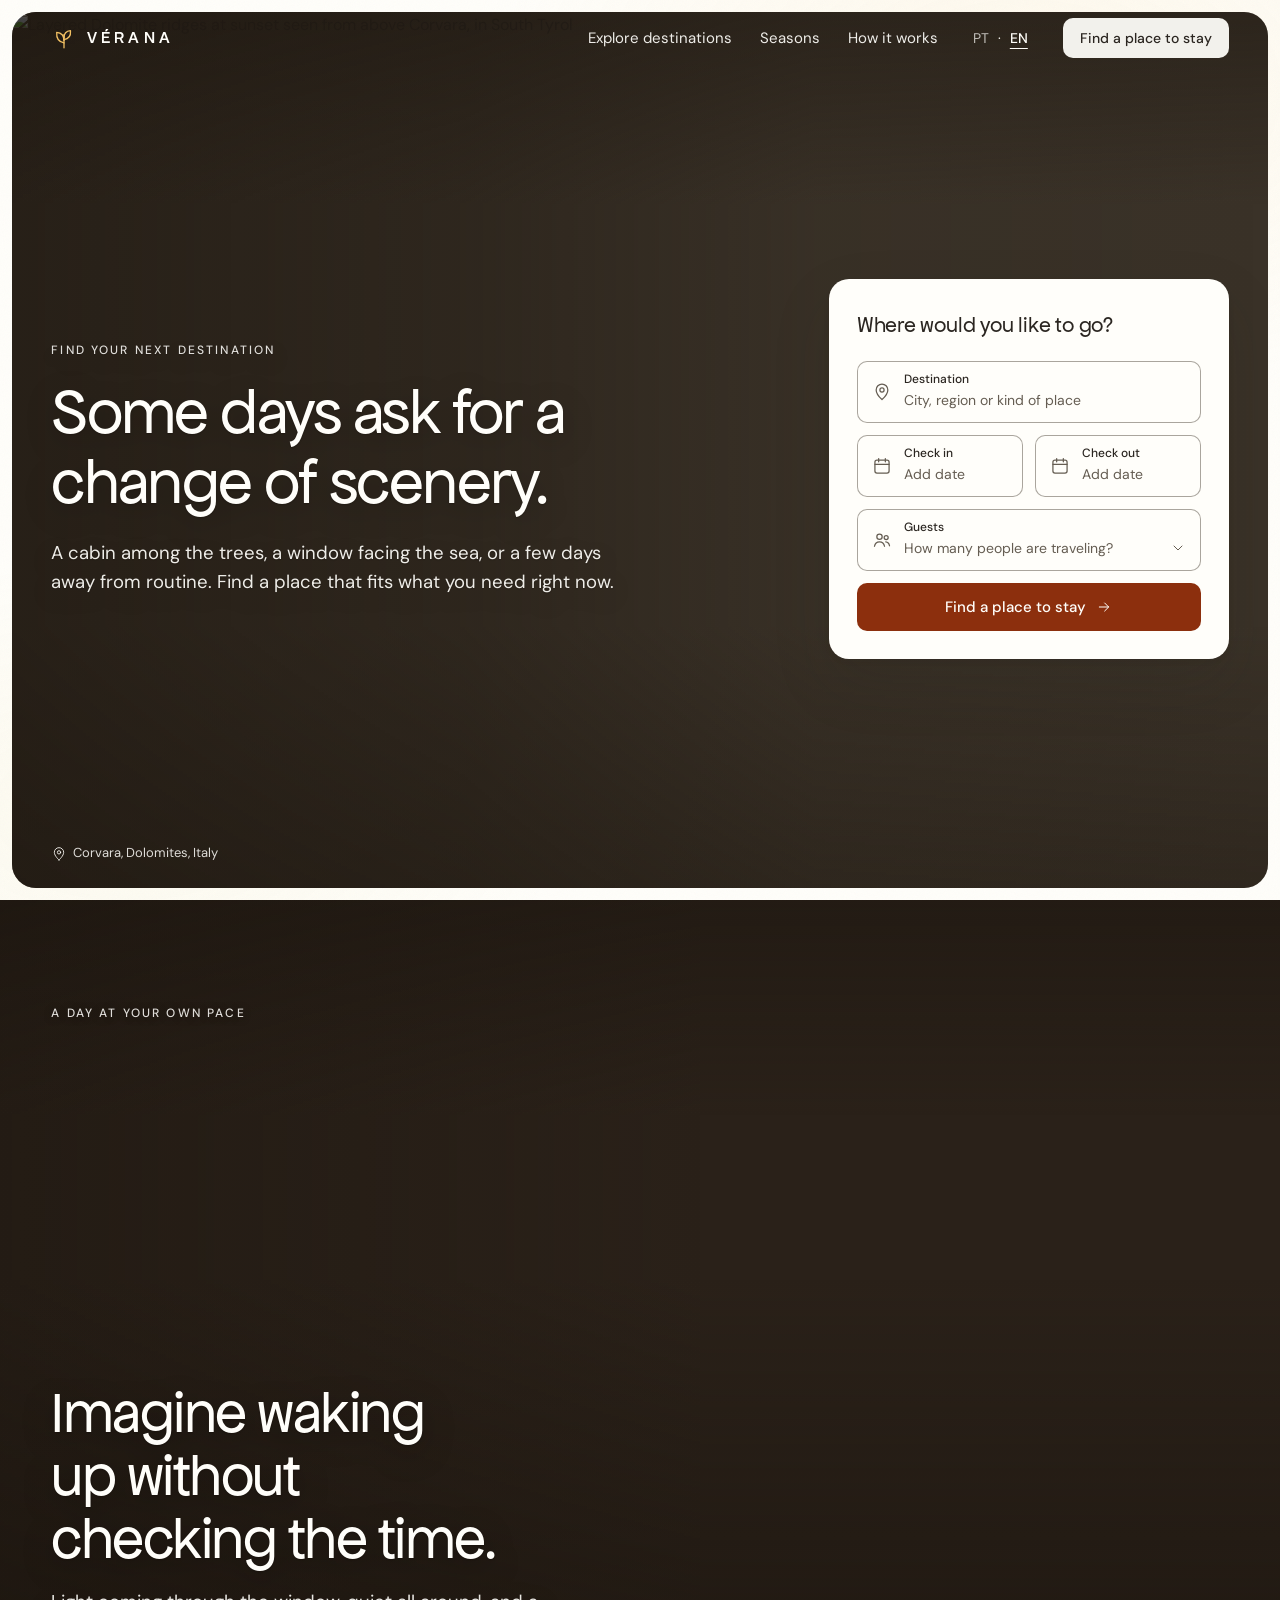
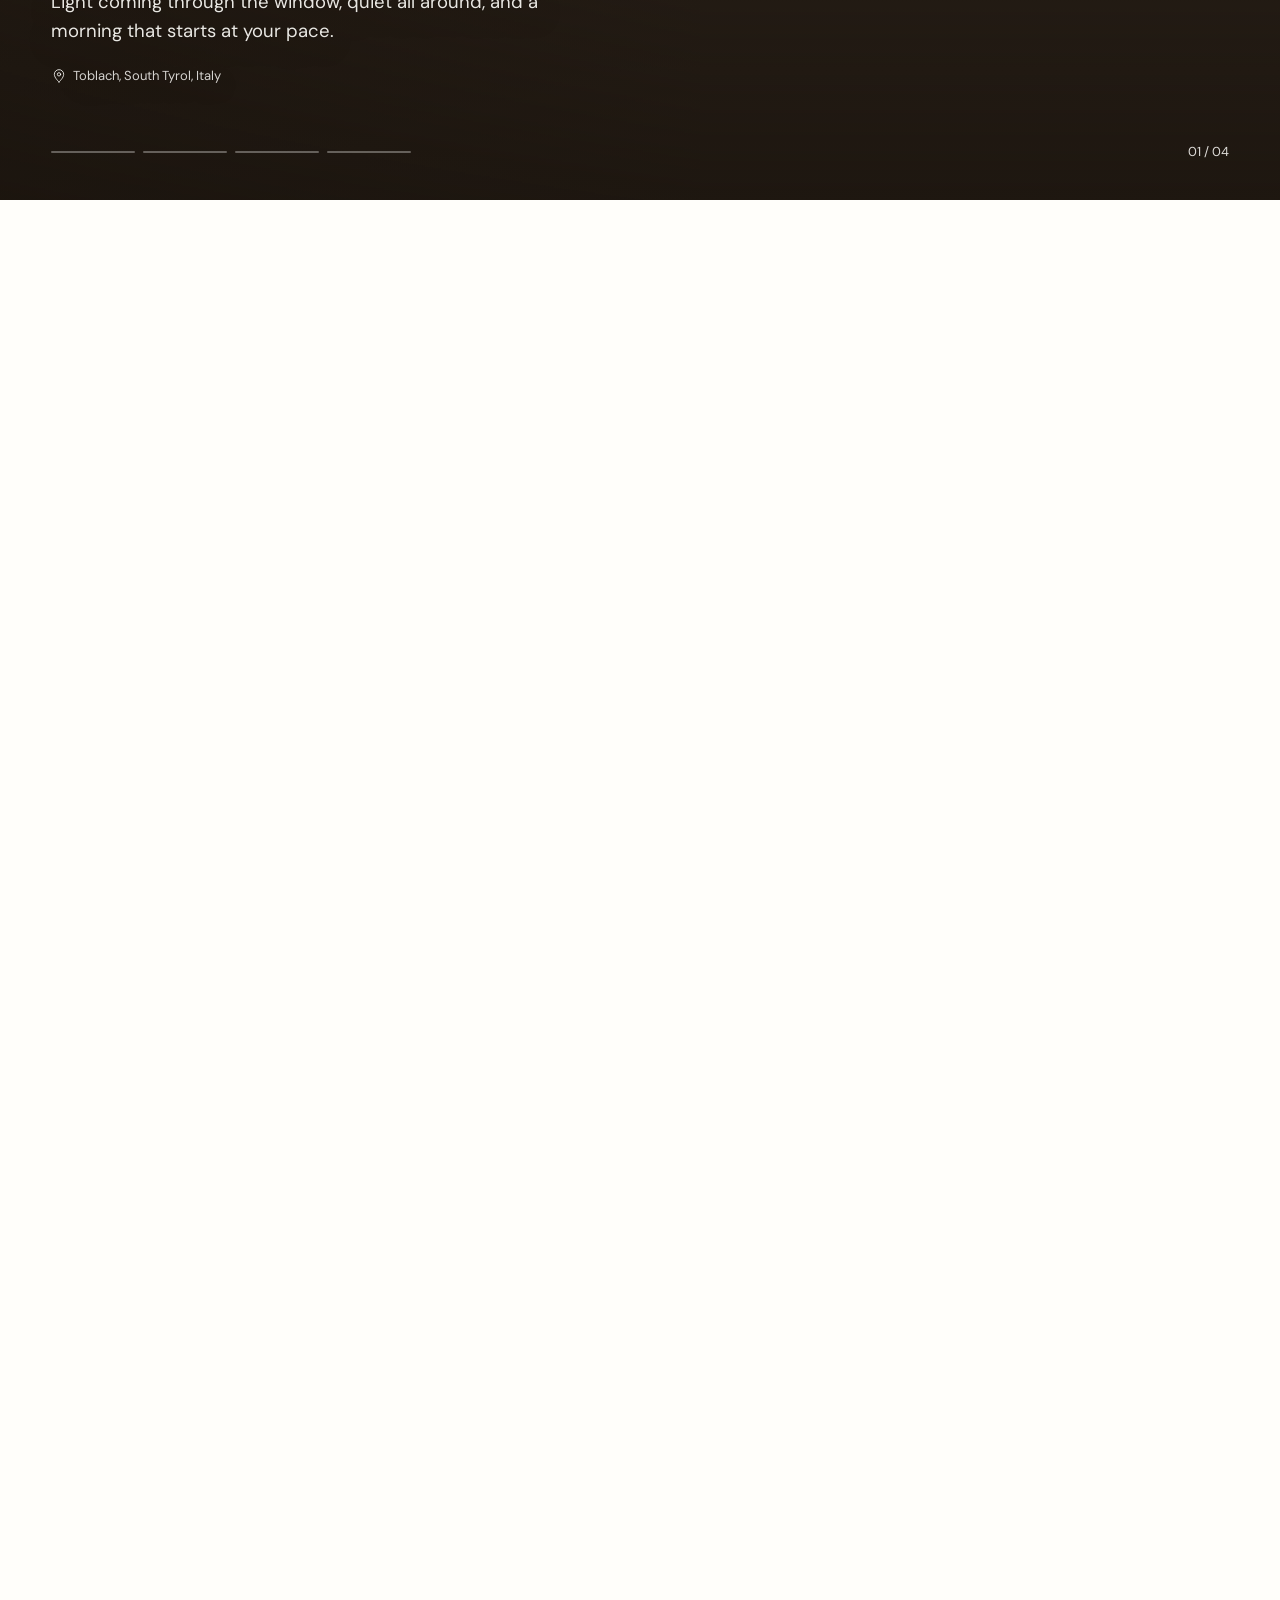
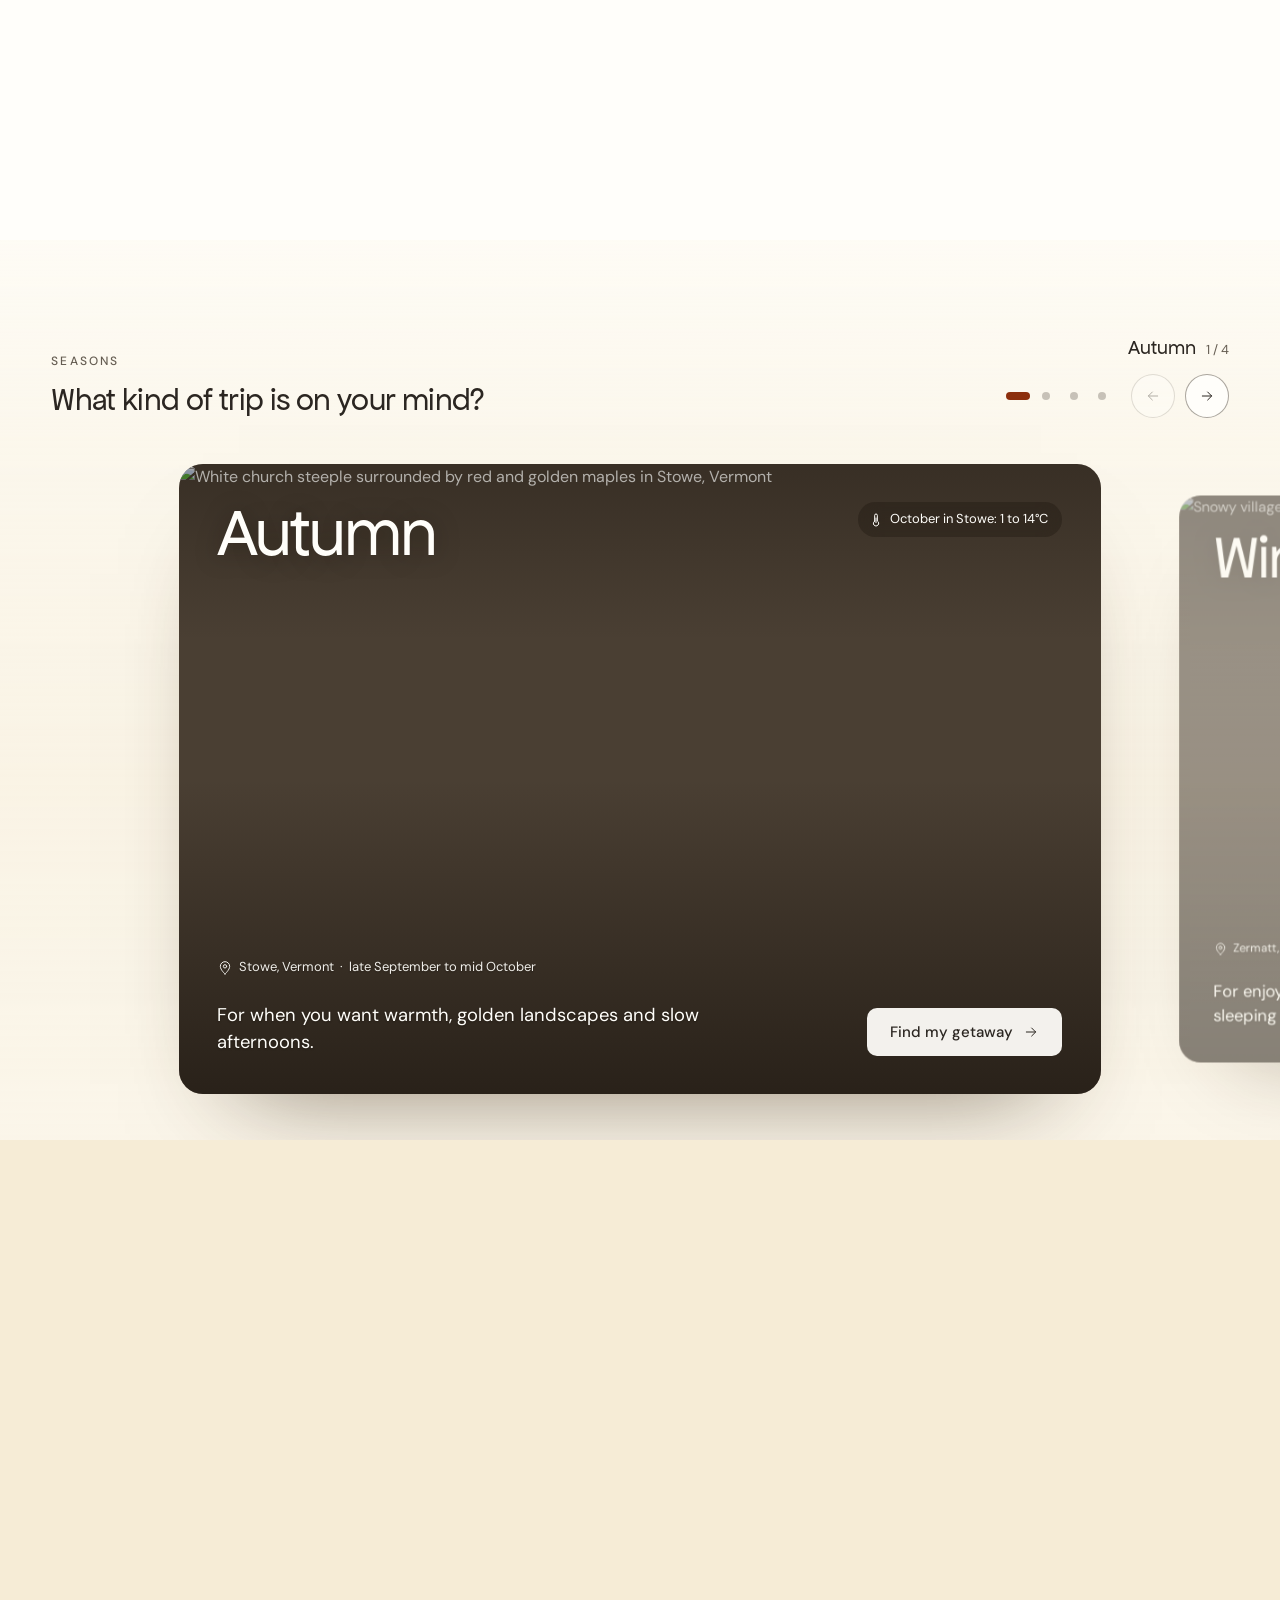
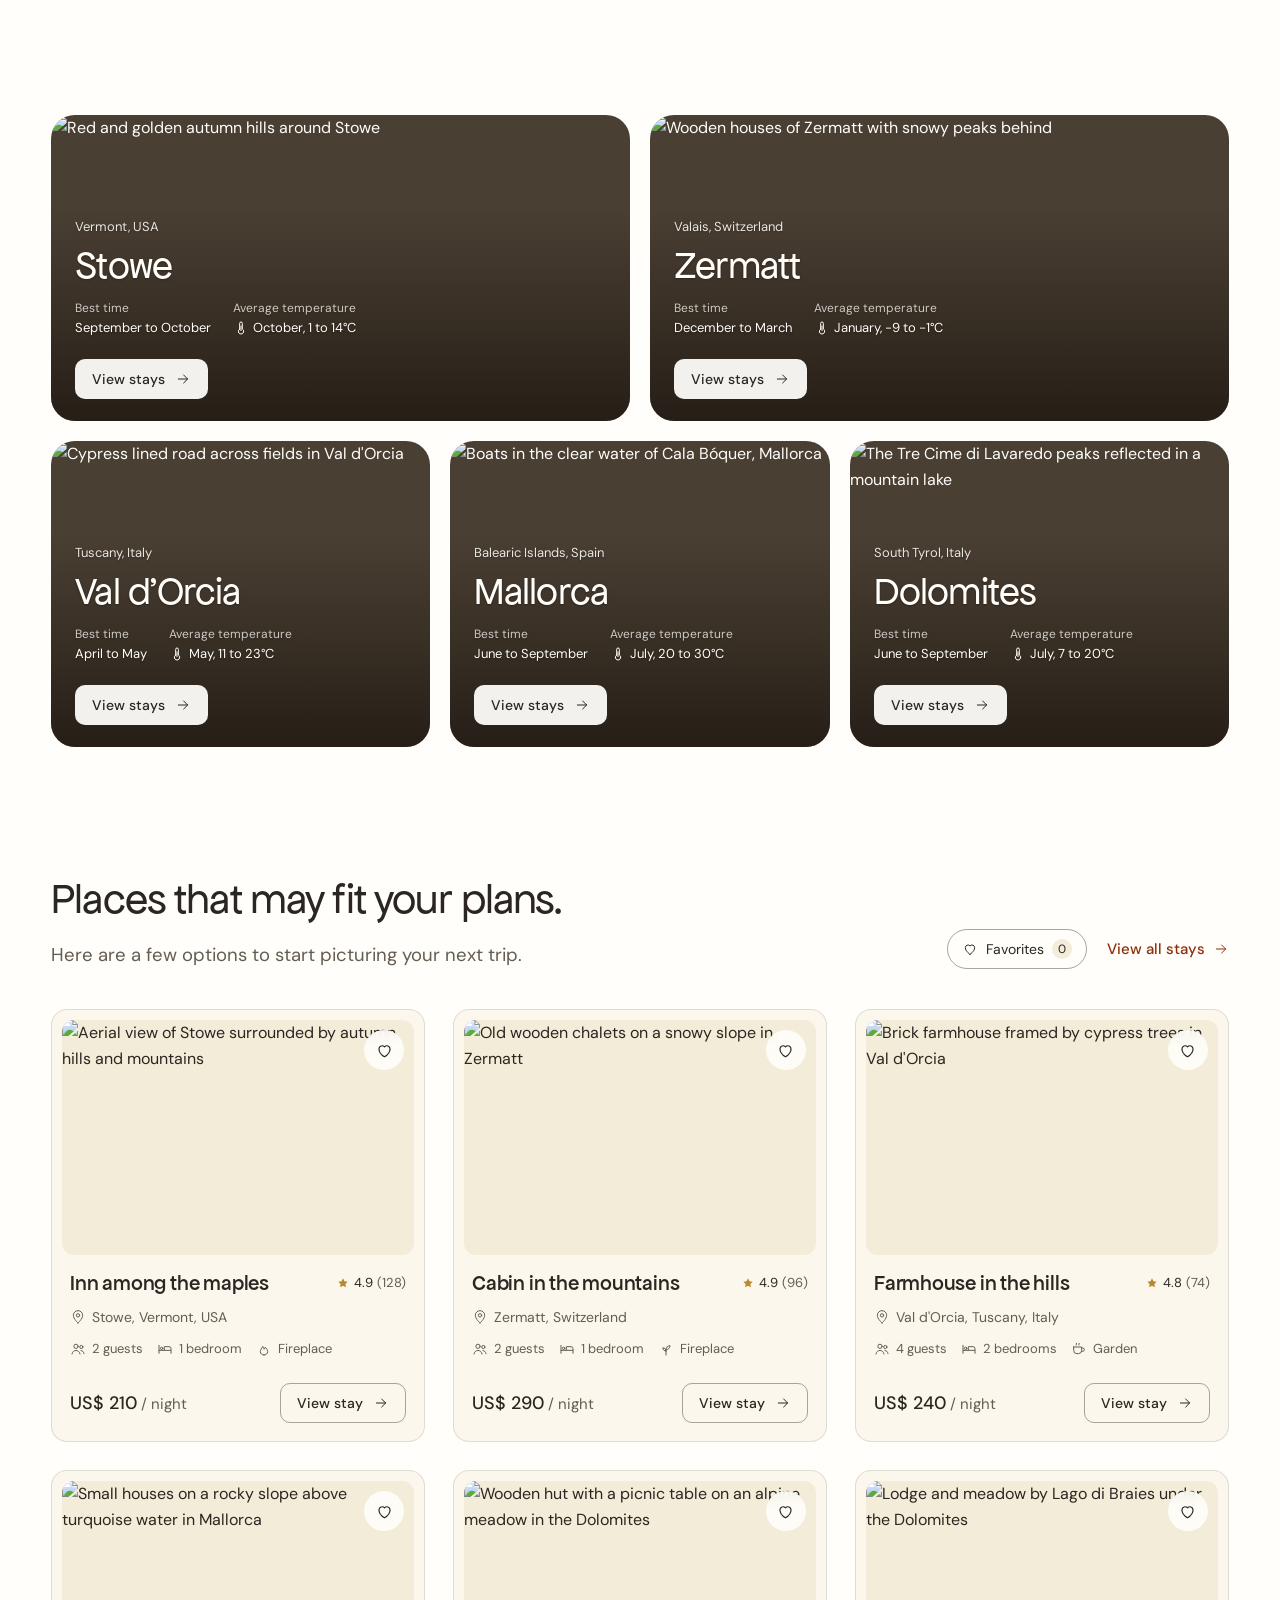
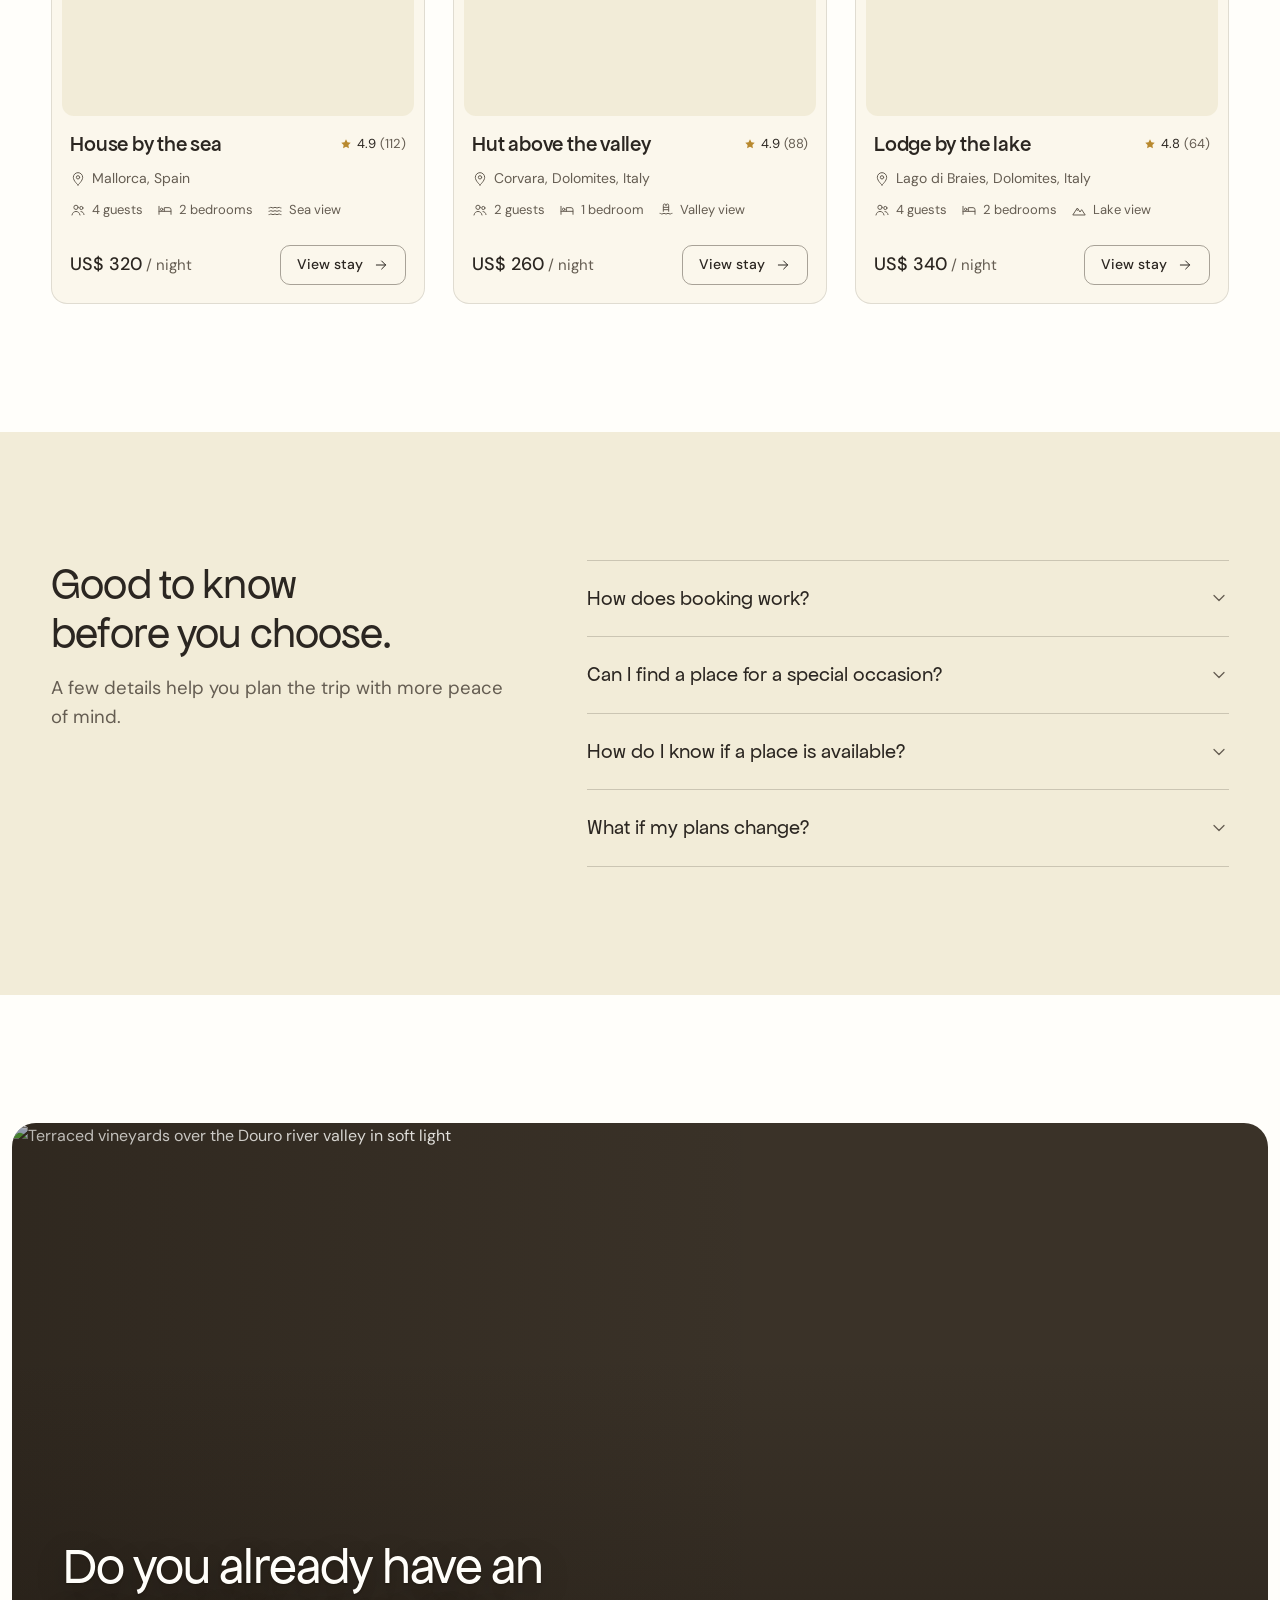
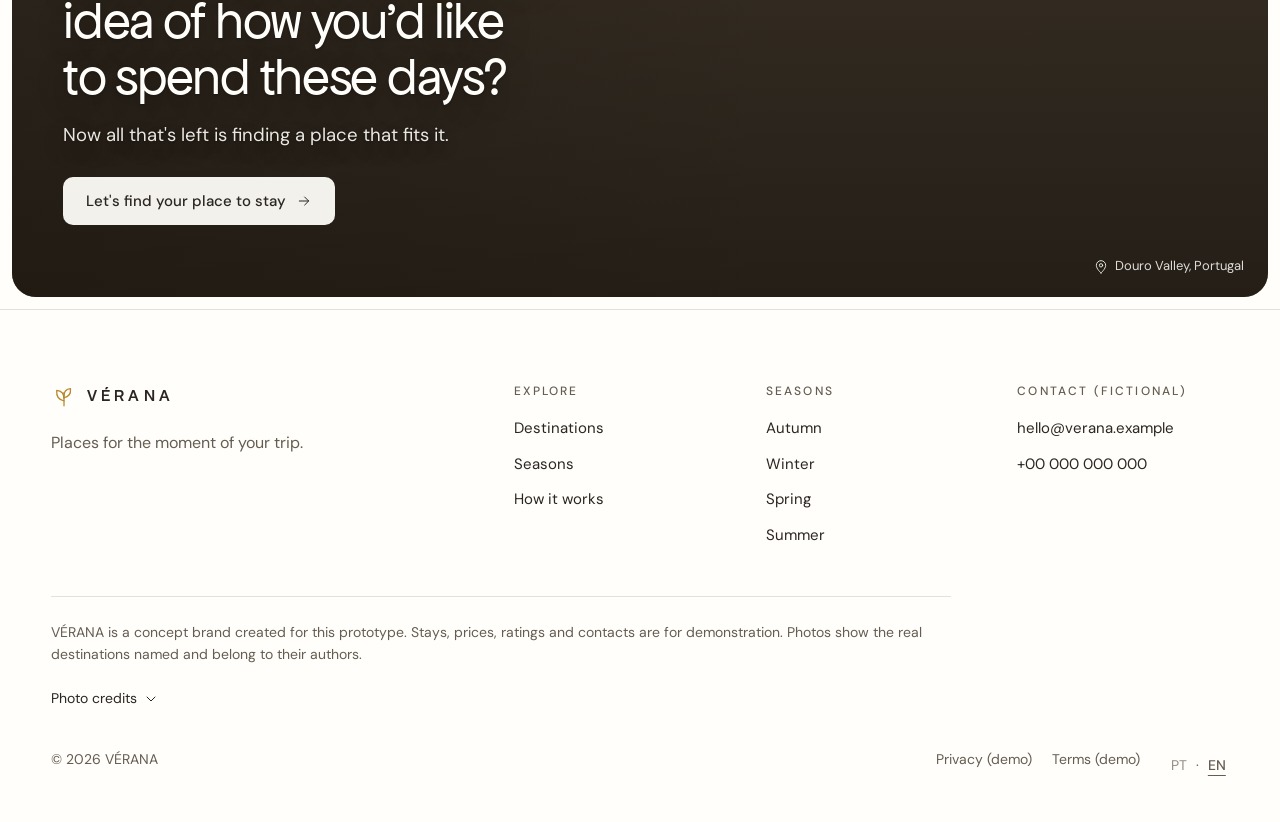
==== commit f1e97dac: "Remove o mapa da página da hospedagem e do case Sem um serviço de mapas próprio, a seção sai. "Como " ====
--- a/index.html
+++ b/index.html
@@ -32,8 +32,8 @@
 <link rel="preconnect" href="https://images.unsplash.com">
 <link rel="preload" href="assets/fonts/ApfelGrotezk-Regular.woff2" as="font" type="font/woff2" crossorigin>
 <link rel="stylesheet" href="https://fonts.googleapis.com/css2?family=DM+Sans:opsz,wght@9..40,400;9..40,500&display=swap">
-<link rel="stylesheet" href="assets/css/tokens.css?v=6">
-<link rel="stylesheet" href="assets/css/site.css?v=6">
+<link rel="stylesheet" href="assets/css/tokens.css?v=9">
+<link rel="stylesheet" href="assets/css/site.css?v=9">
 </head>
 <body>
 <svg xmlns="http://www.w3.org/2000/svg" style="display:none">
@@ -516,9 +516,9 @@
   </div>
 </dialog>
 
-<script id="page-data" type="application/json">{"pt":{"lang":"pt-BR","locale":"pt-BR","currency":"BRL","meta":{"title":"VÉRANA · Lugares para o momento da sua viagem","description":"Uma cabana entre as árvores, uma janela de frente para o mar ou alguns dias longe da rotina. Encontre um lugar que combine com o que você precisa agora."},"ui":{"skip":"Ir para o conteúdo","nav":[["Explorar destinos","#destinations"],["Estações","#seasons"],["Como funciona","#faq"]],"navCta":"Encontrar hospedagem","menu":"Menu","closeMenu":"Fechar menu","langLabel":"Idioma","langCurrent":"PT","langOther":"EN","langOtherName":"English","perNight":"diária","viewStay":"Ver hospedagem","close":"Fechar","demoTag":"Demonstração","photoBy":"Foto","langSwitch":"Mudar idioma para English"},"hero":{"kicker":"Encontre seu próximo destino","title":"Tem dias que pedem uma mudança de cenário.","text":"Uma cabana entre as árvores, uma janela de frente para o mar ou alguns dias longe da rotina. Encontre um lugar que combine com o que você precisa agora.","caption":"Gonçalves, Serra da Mantiqueira, MG","image":{"src":"u:photo-1682347812423-45911f8e6ef1","alt":"Vale verde com montanhas em camadas sob nuvens claras, em Gonçalves, na Serra da Mantiqueira","pos":"50% 60%"}},"form":{"title":"Para onde você quer ir?","destination":"Destino","destinationPh":"Cidade, região ou tipo de lugar","checkin":"Entrada","checkout":"Saída","datePh":"Adicionar data","guests":"Hóspedes","guestsPh":"Quantas pessoas vão viajar?","adults":"Adultos","adultsHint":"13 anos ou mais","children":"Crianças","childrenHint":"2 a 12 anos","less":"Remover","more":"Adicionar","done":"Pronto","submit":"Encontrar hospedagem","suggestionsLabel":"Sugestões","suggestions":["Gramado e Canela, RS","Urubici, SC","Serra da Mantiqueira, MG","Trancoso, BA"],"guestOne":"hóspede","guestMany":"hóspedes","adultOne":"adulto","adultMany":"adultos","childOne":"criança","childMany":"crianças","errDestination":"Conte para onde você quer ir, ou escolha uma das sugestões.","errDates":"A data de saída precisa vir depois da entrada.","nights1":"noite","nightsN":"noites"},"results":{"kicker":"Sua busca","found":"Encontramos {n} lugares que podem combinar com {destination}.","foundOne":"Encontramos 1 lugar que pode combinar com {destination}.","empty":"Ainda não temos lugares de exemplo para essa busca. Que tal olhar as estações logo abaixo?","capacity":"Nenhum lugar de exemplo comporta esse número de pessoas. Estes são os mais próximos do que você procura.","seeSeasons":"Ver estações","clear":"Limpar busca"},"story":{"label":"Um dia no seu tempo","scenes":[{"title":"Imagine acordar sem olhar as horas.","text":"Luz entrando pela janela, silêncio ao redor e uma manhã que começa no seu tempo.","image":{"src":"u:photo-1542300058-849d3b08aa0f","alt":"Nascer do sol sobre a praia, com coqueiros ao fundo, em Praia do Forte","pos":"50% 55%"},"place":"Praia do Forte, Bahia"},{"title":"Seu café pode esperar um pouco.","text":"Talvez você prefira ficar mais alguns minutos olhando a paisagem.","image":{"src":"u:photo-1760067538559-49b2bfb5f42a","alt":"Varanda aberta de madeira com sofás claros e jardim tropical, em Praia do Forte","pos":"50% 55%"},"place":"Praia do Forte, Bahia"},{"title":"Hoje, você não precisa chegar a lugar nenhum.","text":"Aproveite o espaço, escolha seu ritmo e deixe o dia acontecer sem tanta pressa.","image":{"src":"u:photo-1760067537859-460c0d91cad9","alt":"Espreguiçadeiras brancas ao lado da piscina, cercadas de plantas, em Praia do Forte","pos":"50% 60%"},"place":"Praia do Forte, Bahia"},{"title":"E se hoje terminasse um pouco mais devagar?","text":"Um ambiente acolhedor, uma conversa sem pressa ou simplesmente um tempo só seu.","image":{"src":"u:photo-1536243571237-9f9218322827","alt":"Céu alaranjado do fim de tarde sobre o horizonte em Praia do Forte","pos":"50% 60%"},"place":"Praia do Forte, Bahia"}],"progress":"Momento {i} de {n}"},"seasons":{"kicker":"Estações do ano","title":"Que tipo de viagem está passando pela sua cabeça?","text":"Talvez você queira o frio, o verde depois da chuva ou dias perto do mar. Escolha a estação e descubra lugares que combinam com ela.","button":"Encontrar meu refúgio","prev":"Estação anterior","next":"Próxima estação","progress":"Estação {i} de {n}","items":[{"key":"autumn","name":"Outono","where":"Gramado e Canela, RS","when":"abril a maio","search":"Gramado e Canela, RS","text":"Para quando você quer aconchego, paisagens douradas e tardes sem pressa.","image":{"src":"u:photo-1754072175012-aa642d5ba459","alt":"Árvores de outono em tons de vermelho e laranja em Gramado","pos":"50% 50%"},"climate":"maio em Gramado: 10 a 18°C"},{"key":"winter","name":"Inverno","where":"Urubici, SC","when":"junho a agosto","search":"Urubici, SC","text":"Para aproveitar o frio, ficar perto da lareira e dormir mais um pouco.","image":{"src":"u:photo-1788543632159-d128c452d10a","alt":"Galpão de madeira entre araucárias e montanhas cobertas de névoa em Urubici","pos":"50% 55%"},"climate":"julho em Urubici: 1 a 15°C"},{"key":"spring","name":"Primavera","where":"Serra da Mantiqueira, MG","when":"setembro a novembro","search":"Serra da Mantiqueira, MG","text":"Para passar mais tempo ao ar livre e descobrir paisagens que mudam a cada caminho.","image":{"src":"u:photo-1705690011100-984bb9574eec","alt":"Encosta verde com flores vermelhas em primeiro plano no Vale da Mantiqueira","pos":"40% 50%"},"climate":"outubro na Mantiqueira: 12 a 24°C"},{"key":"summer","name":"Verão","where":"Trancoso, BA","when":"dezembro a março","search":"Trancoso, BA","text":"Para aproveitar os dias longos, estar perto da água e fazer tudo sem tanta hora marcada.","image":{"src":"u:photo-1732066811253-b34c81d58e45","alt":"Praia de areia clara e mar azul vistos do alto, em Trancoso","pos":"55% 50%"},"climate":"janeiro em Trancoso: 23 a 30°C"}]},"stays":{"title":"Lugares que podem combinar com seus planos.","text":"Veja algumas opções para começar a imaginar sua próxima viagem.","link":"Ver todas as hospedagens","items":[{"id":"urubici","name":"Cabana entre as montanhas","where":"Urubici, Serra Catarinense, SC","text":"Um espaço tranquilo para aproveitar o frio, a paisagem e o tempo livre.","features":[["guests","2 hóspedes"],["bed","1 quarto"],["fireplace","Lareira"]],"guests":2,"price":480,"rating":"4,9","reviews":128,"season":"winter","keywords":"urubici sc santa catarina serra catarinense inverno frio lareira araucaria montanha cabana chale","image":{"src":"u:photo-1666886505087-fc64ec7a8be6","alt":"Pequena cabana de madeira entre araucárias e uma estrada de terra em Urubici","pos":"50% 60%"},"gallery":[{"src":"u:photo-1597409183003-bc5d77c668d3","alt":"Lago calmo cercado de araucárias e mata em Urubici","pos":"50% 50%"},{"src":"u:photo-1788543632159-d128c452d10a","alt":"Galpão de madeira entre araucárias e montanhas com névoa em Urubici","pos":"50% 55%"}],"about":"Uma cabana pequena entre araucárias, feita para os dias frios da Serra Catarinense. A lareira fica acesa à noite e a janela dá para a névoa que desce pela manhã.","amenities":[["fireplace","Lareira a lenha"],["coffee","Café da manhã na cabana"],["mountain","Vista para a serra"],["bath","Banheira"],["wifi","Wi Fi"],["car","Estacionamento"]],"arrive":"A cerca de 2h30 de Florianópolis, de carro, pela Serra do Corvo Branco ou pela BR 282.","geo":[-28.015,-49.592],"rooms":[["Quarto","1 cama de casal"],["Sala com lareira","1 sofá para ler"]],"host":{"name":"Helena","years":6,"line":"Mora a dez minutos da cabana e deixa lenha cortada e um bolo na chegada.","photo":["women/44"]},"scores":[5.0,4.9,4.8,5.0,4.9,4.8],"reviewsList":[{"name":"Marina","from":"Curitiba","date":"julho de 2026","text":"Fez 1°C de manhã e a cabana continuou quente o tempo todo. A Helena deixou lenha para três noites.","photo":["women/65"]},{"name":"Rodrigo","from":"Porto Alegre","date":"junho de 2026","text":"A névoa subindo pelas araucárias vale a viagem. Estrada de terra no fim, mas tranquila.","photo":["men/32"]},{"name":"Lívia","from":"Florianópolis","date":"agosto de 2026","text":"Silêncio de verdade. Levamos livros e quase não ligamos o celular.","photo":["women/68"]}]},{"id":"canela","name":"Cabana no campo","where":"Canela, Serra Gaúcha, RS","text":"Madeira antiga, campo aberto e tardes douradas no outono.","features":[["guests","4 hóspedes"],["bed","2 quartos"],["garden","Jardim"]],"guests":4,"price":540,"rating":"4,8","reviews":96,"season":"autumn","keywords":"canela gramado rs rio grande do sul serra gaucha outono platanos cabana campo","image":{"src":"u:photo-1709908973023-65f285405792","alt":"Cabana antiga de madeira em um campo gramado, cercada de árvores, em Canela","pos":"50% 55%"},"gallery":[{"src":"u:photo-1598054806683-c73dd36daa55","alt":"Casa em estilo enxaimel vermelha e branca entre árvores em Canela","pos":"50% 50%"},{"src":"u:photo-1754072175012-aa642d5ba459","alt":"Árvores de outono em tons de vermelho e laranja em Gramado","pos":"50% 50%"}],"about":"Uma cabana antiga, restaurada com cuidado, num campo aberto a poucos minutos do centro de Canela. No outono, as árvores em volta ficam douradas.","amenities":[["fireplace","Lareira"],["garden","Jardim e campo"],["coffee","Cozinha completa"],["wifi","Wi Fi"],["car","Estacionamento"],["paw","Aceita pets"]],"arrive":"A cerca de 2h de Porto Alegre, de carro, pela Rota Romântica.","geo":[-29.365,-50.811],"rooms":[["Quarto 1","1 cama de casal"],["Quarto 2","2 camas de solteiro"]],"host":{"name":"Otávio","years":4,"line":"Restaurou a cabana com o pai e conhece cada café da Rota Romântica.","photo":["men/46"]},"scores":[4.9,4.8,4.9,4.8,4.8,4.7],"reviewsList":[{"name":"Fernanda","from":"São Paulo","date":"maio de 2026","text":"O campo em volta fica dourado no fim da tarde. As crianças passaram o dia inteiro lá fora.","photo":["women/12"]},{"name":"Caio","from":"Porto Alegre","date":"abril de 2026","text":"Perto do centro e ao mesmo tempo longe do movimento. Cozinha bem equipada.","photo":["men/52"]},{"name":"Patrícia","from":"Campinas","date":"maio de 2026","text":"Levamos o cachorro e ele foi recebido com tigela e manta. Detalhe que fez diferença.","photo":["women/26"]}]},{"id":"mantiqueira","name":"Fazenda no vale","where":"Virgínia, Serra da Mantiqueira, MG","text":"Cavalos no pasto, café da roça e trilhas entre as montanhas.","features":[["guests","6 hóspedes"],["bed","3 quartos"],["coffee","Café incluso"]],"guests":6,"price":620,"rating":"4,8","reviews":74,"season":"spring","keywords":"virginia mg minas gerais serra da mantiqueira mantiqueira goncalves primavera fazenda campo trilha cavalo montanha","image":{"src":"u:photo-1705690421630-041459efe027","alt":"Cavalos pastando em um campo verde no Vale da Mantiqueira","pos":"50% 62%"},"gallery":[{"src":"u:photo-1705690011100-984bb9574eec","alt":"Encosta verde com flores vermelhas no Vale da Mantiqueira","pos":"50% 50%"},{"src":"u:photo-1682347810591-be423d4ad8ba","alt":"Vale verde com montanhas ao fundo em Gonçalves","pos":"50% 50%"}],"about":"Uma fazenda no meio do vale, com cavalos no pasto, horta e café coado na hora. As trilhas começam na porteira.","amenities":[["coffee","Café da roça incluso"],["garden","Horta e pomar"],["mountain","Trilhas a pé"],["fireplace","Fogão a lenha"],["wifi","Wi Fi"],["car","Estacionamento"]],"arrive":"A cerca de 4h de São Paulo e 5h do Rio de Janeiro, de carro.","geo":[-22.333,-45.093],"rooms":[["Quarto 1","1 cama de casal"],["Quarto 2","1 cama de casal"],["Quarto 3","2 camas de solteiro"]],"host":{"name":"Lúcia e José","years":9,"line":"Cuidam da fazenda há trinta anos e servem o café com queijo da região.","photo":["women/33","men/75"]},"scores":[4.8,4.8,4.9,5.0,4.7,4.9],"reviewsList":[{"name":"Paulo e Rita","from":"Rio de Janeiro","date":"outubro de 2026","text":"O café da roça chegava quente na varanda. A gente só saía de lá para caminhar.","photo":["men/11","women/47"]},{"name":"Tiago","from":"Belo Horizonte","date":"setembro de 2026","text":"As trilhas começam na porteira mesmo. Voltamos com as botas cheias de terra e felizes.","photo":["men/22"]},{"name":"Juliana","from":"São Paulo","date":"novembro de 2026","text":"Viajamos em seis e ninguém disputou espaço. O fogão a lenha virou o centro da casa.","photo":["women/57"]}]},{"id":"trancoso","name":"Casa no Quadrado","where":"Trancoso, BA","text":"Uma casa colorida sob as árvores, a poucos passos do mar.","features":[["guests","4 hóspedes"],["bed","2 quartos"],["wave","Perto da praia"]],"guests":4,"price":760,"rating":"4,9","reviews":112,"season":"summer","keywords":"trancoso ba bahia porto seguro praia mar verao quadrado casa","image":{"src":"u:photo-1483541954964-dfd427f3dac7","alt":"Casa verde e amarela sob árvores no Quadrado de Trancoso","pos":"50% 60%"},"gallery":[{"src":"u:photo-1732066811253-b34c81d58e45","alt":"Praia de areia clara e mar azul vistos do alto em Trancoso","pos":"50% 50%"},{"src":"u:photo-1620045819541-66ad1cf09e07","alt":"Mar verde e calmo na Praia de Taípe, perto de Trancoso","pos":"50% 50%"}],"about":"Uma casa colorida no Quadrado, sob árvores antigas. Dá para ir à praia a pé e voltar para o almoço sem pressa.","amenities":[["wave","Praia a pé"],["garden","Varanda com redes"],["coffee","Café da manhã"],["sun","Ar condicionado"],["wifi","Wi Fi"],["bed","Roupa de cama de linho"]],"arrive":"A cerca de 1h do aeroporto de Porto Seguro, de carro.","geo":[-16.59,-39.096],"rooms":[["Quarto 1","1 cama de casal"],["Quarto 2","2 camas de solteiro"]],"host":{"name":"Bia","years":5,"line":"Nasceu em Trancoso e indica as barracas onde os moradores almoçam.","photo":["women/63"]},"scores":[4.9,4.9,5.0,4.9,4.8,4.7],"reviewsList":[{"name":"Camila","from":"Salvador","date":"janeiro de 2026","text":"Fomos a pé para a praia todos os dias e voltamos para o almoço sem olhar o relógio.","photo":["women/72"]},{"name":"Eduardo","from":"Brasília","date":"fevereiro de 2026","text":"A rede da varanda foi o lugar mais disputado da viagem. Casa fresca mesmo no calor.","photo":["men/36"]},{"name":"Natália","from":"São Paulo","date":"dezembro de 2025","text":"Roupa de cama de linho e cheiro de mar. A Bia respondeu tudo em minutos.","photo":["women/79"]}]},{"id":"praiadoforte","name":"Casa com piscina","where":"Praia do Forte, Bahia","text":"Uma casa aberta para o jardim, com piscina e a praia logo ali.","features":[["guests","6 hóspedes"],["bed","3 quartos"],["pool","Piscina"]],"guests":6,"price":980,"rating":"4,9","reviews":88,"season":"summer","keywords":"praia do forte mata de sao joao ba bahia praia mar verao piscina casa","image":{"src":"u:photo-1760068475547-5f3d3eda789e","alt":"Espreguiçadeiras ao lado da piscina, cercadas de plantas, em Praia do Forte","pos":"50% 60%"},"gallery":[{"src":"u:photo-1745681278433-4f45b29fb3c4","alt":"Praia larga com coqueiros em Praia do Forte","pos":"50% 50%"},{"src":"u:photo-1779312142210-1e57a762d928","alt":"Coqueiros e areia clara à beira do mar em Praia do Forte","pos":"50% 50%"}],"about":"Uma casa com varanda aberta, piscina e jardim tropical, a poucos minutos da vila e da praia de Praia do Forte.","amenities":[["pool","Piscina"],["wave","Praia a 5 minutos"],["garden","Jardim tropical"],["sun","Ar condicionado"],["wifi","Wi Fi"],["car","Estacionamento"]],"arrive":"A cerca de 1h do aeroporto de Salvador, de carro, pela Estrada do Coco.","geo":[-12.579,-38.0],"rooms":[["Quarto 1","1 cama de casal"],["Quarto 2","1 cama de casal"],["Quarto 3","2 camas de solteiro"]],"host":{"name":"Rafael","years":3,"line":"Mora na vila e mantém o jardim tropical do jeito que a avó plantou.","photo":["men/41"]},"scores":[4.9,4.9,4.9,4.8,4.9,4.8],"reviewsList":[{"name":"Gabriela","from":"Recife","date":"março de 2026","text":"A piscina à sombra do jardim salvou as tardes mais quentes. Praia a cinco minutos andando.","photo":["women/82"]},{"name":"Marcos","from":"Salvador","date":"janeiro de 2026","text":"Casa espaçosa para seis, com varanda aberta para o almoço durar a tarde toda.","photo":["men/54"]},{"name":"Aline","from":"Goiânia","date":"fevereiro de 2026","text":"Vimos as tartarugas no Projeto Tamar e voltamos a pé. Organização impecável.","photo":["women/85"]}]},{"id":"goncalves","name":"Chalé com vista para o vale","where":"Gonçalves, Serra da Mantiqueira, MG","text":"Um chalé na encosta, com a serra inteira na janela.","features":[["guests","2 hóspedes"],["bed","1 quarto"],["mountain","Vista para o vale"]],"guests":2,"price":520,"rating":"4,9","reviews":64,"season":"spring","keywords":"goncalves mg minas gerais serra da mantiqueira mantiqueira primavera chale vale montanha","image":{"src":"u:photo-1682347812366-9a7bd6b1d0bf","alt":"Vale verde e montanhas em camadas vistos do alto em Gonçalves","pos":"50% 55%"},"gallery":[{"src":"u:photo-1682347812423-45911f8e6ef1","alt":"Montanhas em camadas sob nuvens claras em Gonçalves","pos":"50% 60%"},{"src":"u:photo-1705690011100-984bb9574eec","alt":"Encosta verde com flores vermelhas no Vale da Mantiqueira","pos":"50% 50%"}],"about":"Um chalé de madeira na encosta, com deck para o vale e silêncio de verdade. À noite o céu fica cheio de estrelas.","amenities":[["mountain","Vista para o vale"],["fireplace","Lareira"],["bath","Banheira"],["coffee","Café da manhã"],["wifi","Wi Fi"],["car","Estacionamento"]],"arrive":"A cerca de 3h de São Paulo, de carro, pela Rodovia Fernão Dias.","geo":[-22.659,-45.856],"rooms":[["Quarto","1 cama de casal"],["Deck","2 espreguiçadeiras para o vale"]],"host":{"name":"Teresa","years":7,"line":"Construiu o chalé na encosta pensando no pôr do sol sobre o vale.","photo":["women/90"]},"scores":[5.0,5.0,4.8,5.0,4.9,4.8],"reviewsList":[{"name":"Renata","from":"São Paulo","date":"setembro de 2026","text":"O céu de noite ficou cheio de estrelas. Banheira com vista para a serra inteira.","photo":["women/94"]},{"name":"Felipe","from":"Campinas","date":"outubro de 2026","text":"Fomos para descansar e conseguimos. O deck pega o sol da manhã inteiro.","photo":["men/60"]},{"name":"Clara","from":"Ribeirão Preto","date":"novembro de 2026","text":"A Teresa deixou um mapa à mão das trilhas e cachoeiras. Usamos todos os dias.","photo":["women/8"]}]}]},"faq":{"title":"Antes de escolher, vale saber.","text":"Algumas informações ajudam você a planejar a viagem com mais tranquilidade.","items":[["Como funciona a reserva?","Você escolhe o destino, informa as datas e o número de hóspedes para consultar as acomodações disponíveis."],["Posso encontrar uma hospedagem para uma ocasião especial?","Sim. Você pode explorar lugares de acordo com a estação, o tipo de ambiente e as características que fazem sentido para sua viagem."],["Como sei se uma acomodação está disponível?","Informe as datas desejadas para consultar a disponibilidade correspondente à sua estadia."],["E se meus planos mudarem?","As condições de alteração e cancelamento dependem de cada hospedagem. Consulte as regras antes de confirmar sua reserva."]]},"closing":{"title":"Você já tem uma ideia de como gostaria de passar esses dias?","text":"Agora falta encontrar um lugar que combine com ela.","button":"Vamos encontrar sua hospedagem","caption":"Vale do Quilombo, Gramado, RS","image":{"src":"c:b/b6/Vale_do_Quilombo_-_Serra_Ga%C3%BAcha.jpg|3024","alt":"Vale do Quilombo visto do alto, com encostas verdes e montanhas em camadas","pos":"50% 55%"}},"footer":{"tagline":"Lugares para o momento da sua viagem.","cols":[["Explorar",[["Destinos","#destinations"],["Estações","#seasons"],["Como funciona","#faq"]]],["Estações",[["Outono","#seasons"],["Inverno","#seasons"],["Primavera","#seasons"],["Verão","#seasons"]]],["Contato (fictício)",[["ola@verana.exemplo","mailto:ola@verana.exemplo"],["(00) 0000 0000","#"]]]],"notice":"VÉRANA é uma marca conceitual criada para este protótipo. Hospedagens, preços, avaliações e contatos são demonstrativos. As fotos mostram os destinos reais citados e pertencem aos seus autores.","legal":[["Privacidade (demonstração)","#"],["Termos (demonstração)","#"]],"credits":"Créditos das fotos","creditsIntro":"Fotos do Unsplash (licença Unsplash) e do Wikimedia Commons (licença indicada).","year":"2026"},"destinations":{"kicker":"Explorar destinos","title":"Para onde a sua vontade aponta?","text":"Escolha o tipo de lugar e veja quando cada destino fica mais bonito.","all":"Todos","filters":[["mountain","Serra"],["beach","Praia"],["countryside","Campo"],["cold","Dias frios"],["warm","Dias quentes"]],"bestLabel":"Melhor época","tempLabel":"Temperatura média","button":"Ver hospedagens","filterLabel":"Filtrar destinos","count":"{n} destinos","count1":"1 destino","items":[{"name":"Gramado e Canela","region":"Serra Gaúcha, RS","tags":["mountain","cold"],"best":"abril a julho","temp":"maio, 10 a 18°C","search":"Gramado e Canela, RS","image":{"src":"u:photo-1598054806683-c73dd36daa55","alt":"Casa em estilo enxaimel entre árvores em Canela","pos":"50% 50%"}},{"name":"Urubici","region":"Serra Catarinense, SC","tags":["mountain","cold"],"best":"junho a agosto","temp":"julho, 1 a 15°C","search":"Urubici, SC","image":{"src":"u:photo-1597409183003-bc5d77c668d3","alt":"Lago calmo cercado de araucárias em Urubici","pos":"50% 50%"}},{"name":"Serra da Mantiqueira","region":"Gonçalves e Virgínia, MG","tags":["mountain","countryside"],"best":"setembro a novembro","temp":"outubro, 12 a 24°C","search":"Serra da Mantiqueira, MG","image":{"src":"u:photo-1682347810591-be423d4ad8ba","alt":"Vale verde com montanhas em Gonçalves","pos":"50% 50%"}},{"name":"Trancoso","region":"Sul da Bahia","tags":["beach","warm"],"best":"dezembro a março","temp":"janeiro, 23 a 30°C","search":"Trancoso, BA","image":{"src":"u:photo-1620045819541-66ad1cf09e07","alt":"Mar verde e calmo na Praia de Taípe","pos":"50% 50%"}},{"name":"Praia do Forte","region":"Litoral Norte da Bahia","tags":["beach","warm"],"best":"setembro a março","temp":"janeiro, 24 a 30°C","search":"Praia do Forte, BA","image":{"src":"u:photo-1779312142210-1e57a762d928","alt":"Coqueiros à beira do mar em Praia do Forte","pos":"50% 50%"}}]},"sheet":{"gallery":"Fotos do lugar","about":"Sobre a hospedagem","amenities":"O que tem por lá","arrive":"Como chegar","dates":"Escolha as datas","checkin":"Entrada","checkout":"Saída","guests":"Hóspedes","pickDates":"Escolha as datas para ver o total.","nightsLine":"{price} × {n} {nights}","cleaning":"Taxa de limpeza","total":"Total","reserve":"Reservar","close":"Fechar","back":"Voltar","prev":"Foto anterior","next":"Próxima foto","photoOf":"Foto {i} de {n}","errDates":"Escolha a entrada e a saída para continuar.","errGuests":"Este lugar recebe até {n} pessoas.","checkoutTitle":"Quase lá.","checkoutText":"Confira a sua estadia e conte quem vai viajar.","yourStay":"Sua estadia","name":"Nome completo","email":"Email","phone":"Telefone (opcional)","message":"Mensagem para o anfitrião (opcional)","messagePh":"Horário de chegada, uma ocasião especial, o que quiser contar.","agree":"Li e concordo com as regras de alteração e cancelamento desta hospedagem.","confirm":"Confirmar reserva","errName":"Conte o seu nome completo.","errEmail":"Confira o seu e-mail.","errAgree":"Para continuar, confirme que leu as regras.","doneTitle":"Tudo certo, {name}.","doneText":"Sua estadia em {place} está reservada de {in} a {out}.","doneCode":"Código da reserva","doneNote":"Nenhum valor foi cobrado agora. Se quiser mudar algo, é só voltar quando precisar.","doneButton":"Voltar ao início","stepOf":"Etapa {i} de 3","cleaningFee":90,"steps":["Hospedagem","Seus dados","Confirmado"],"stepsLabel":"Etapas da reserva","seeAll":"Ver tudo sobre a hospedagem","seeAllHint":"Mapa, quartos, avaliações e opções parecidas."},"fav":{"add":"Salvar nos favoritos","remove":"Remover dos favoritos","nav":"Favoritos","title":"Seus favoritos","empty":"Você ainda não salvou nenhum lugar. Toque no coração de uma hospedagem para guardar.","saved":"Salvo nos favoritos","removed":"Removido dos favoritos"},"intro":{"line":"Lugares reais, no seu tempo.","skip":"Pular abertura"},"notFound":{"title":"Esta página não existe.","text":"O endereço pode ter mudado. A página inicial continua no mesmo lugar.","button":"Voltar ao início"},"stayPage":{"title":"{name} em {place} · VÉRANA","back":"Voltar às hospedagens","share":"Compartilhar","copied":"Link copiado","save":"Salvar","saved":"Salvo","allPhotos":"Ver as {n} fotos","photos":"Fotos da hospedagem","bestTime":"Melhor época","hostedBy":"Quem recebe","rating":"Avaliação","choice":"Escolha dos hóspedes","hostYears":"Recebe hóspedes há {n} anos","about":"Sobre a hospedagem","sleep":"Onde você vai dormir","amenities":"O que a hospedagem oferece","reviews":"Avaliações","reviewsCount":"{n} avaliações","reviewsShowing":"Mostrando 3 de {n}","reviewsNote":"Avaliações ilustrativas, escritas para este protótipo.","scores":["Limpeza","Conforto","Localização","Comunicação","Chegada","Custo benefício"],"map":"Onde você vai estar","mapNote":"A localização exata aparece depois da confirmação da reserva.","mapOpen":"Abrir no mapa","mapFail":"Não foi possível carregar o mapa agora.","arrive":"Como chegar","host":"Conheça quem recebe","hostResp":"Responde em até 1 hora","hostLang":"Fala português","know":"Bom saber","knowItems":[["Chegada e saída","Entrada a partir das 15h e saída até as 11h. A entrega das chaves é combinada com o anfitrião."],["Cancelamento","Sem custo até 7 dias antes da entrada. Depois disso, a primeira diária não é devolvida."],["Na casa","Sem festas ou eventos. Silêncio a partir das 22h. Pets apenas onde estiver indicado."]],"similar":"Outras hospedagens que combinam","similarText":"Lugares com o mesmo clima de viagem.","prev":"Anterior","next":"Próximas","noCharge":"Nenhum valor é cobrado agora.","notFound":"Não encontramos esta hospedagem.","notFoundLink":"Ver todas as hospedagens","photoBy":"Fotos","demo":"Hospedagem, anfitrião, avaliações e preços são demonstrativos. As fotos e os lugares são reais.","mapCoords":"Coordenadas aproximadas"}},"en":{"lang":"en","locale":"en-US","currency":"USD","meta":{"title":"VÉRANA · Places for the moment of your trip","description":"A cabin among the trees, a window facing the sea, or a few days away from routine. Find a place that fits what you need right now."},"ui":{"skip":"Skip to content","nav":[["Explore destinations","#destinations"],["Seasons","#seasons"],["How it works","#faq"]],"navCta":"Find a place to stay","menu":"Menu","closeMenu":"Close menu","langLabel":"Language","langCurrent":"EN","langOther":"PT","langOtherName":"Português","perNight":"night","viewStay":"View stay","close":"Close","demoTag":"Demo","photoBy":"Photo","langSwitch":"Switch language to Português"},"hero":{"kicker":"Find your next destination","title":"Some days ask for a change of scenery.","text":"A cabin among the trees, a window facing the sea, or a few days away from routine. Find a place that fits what you need right now.","caption":"Corvara, Dolomites, Italy","image":{"src":"u:photo-1600762516498-761775b86af7","alt":"Layered Dolomite ridges at sunset seen from above Corvara, in South Tyrol","pos":"50% 50%"}},"form":{"title":"Where would you like to go?","destination":"Destination","destinationPh":"City, region or kind of place","checkin":"Check in","checkout":"Check out","datePh":"Add date","guests":"Guests","guestsPh":"How many people are traveling?","adults":"Adults","adultsHint":"13 or older","children":"Children","childrenHint":"2 to 12","less":"Remove","more":"Add","done":"Done","submit":"Find a place to stay","suggestionsLabel":"Suggestions","suggestions":["Stowe, Vermont","Zermatt, Switzerland","Val d'Orcia, Tuscany","Mallorca, Spain"],"guestOne":"guest","guestMany":"guests","adultOne":"adult","adultMany":"adults","childOne":"child","childMany":"children","errDestination":"Tell us where you'd like to go, or pick one of the suggestions.","errDates":"Check out needs to come after check in.","nights1":"night","nightsN":"nights"},"results":{"kicker":"Your search","found":"We found {n} places that may fit {destination}.","foundOne":"We found 1 place that may fit {destination}.","empty":"We don't have sample places for that search yet. How about the seasons below?","capacity":"None of the sample places fits that many people. These are the closest to what you're looking for.","seeSeasons":"See seasons","clear":"Clear search"},"story":{"label":"A day at your own pace","scenes":[{"title":"Imagine waking up without checking the time.","text":"Light coming through the window, quiet all around, and a morning that starts at your pace.","image":{"src":"u:photo-1716551615753-f4bca8229b29","alt":"Misty morning over a lakeside lodge and forested mountains in Toblach, South Tyrol","pos":"50% 55%"},"place":"Toblach, South Tyrol, Italy"},{"title":"Your coffee can wait a little.","text":"Maybe you'd rather spend a few more minutes looking at the view.","image":{"src":"u:photo-1781458366698-6e4e52de9e54","alt":"Wooden terrace with tables facing snowy peaks at Allmendhubel, Switzerland","pos":"55% 55%"},"place":"Allmendhubel, Switzerland"},{"title":"Today, you don't need to be anywhere.","text":"Enjoy the space, choose your rhythm and let the day happen without rushing.","image":{"src":"u:photo-1783159649654-fb4f7a244c4a","alt":"Lake Misurina reflecting a grand hotel and Dolomite peaks","pos":"50% 55%"},"place":"Misurina, Dolomites, Italy"},{"title":"What if today ended a little slower?","text":"A cozy room, an unhurried conversation, or simply some time of your own.","image":{"src":"u:photo-1687522764355-ea6ad5d1bcab","alt":"Wooden hut on a grassy slope under pink evening clouds at Seceda","pos":"50% 60%"},"place":"Seceda, South Tyrol, Italy"}],"progress":"Moment {i} of {n}"},"seasons":{"kicker":"Seasons","title":"What kind of trip is on your mind?","text":"Maybe you want the cold, the green after the rain, or days close to the sea. Pick a season and find places that match it.","button":"Find my getaway","prev":"Previous season","next":"Next season","progress":"Season {i} of {n}","items":[{"key":"autumn","name":"Autumn","where":"Stowe, Vermont","when":"late September to mid October","search":"Stowe, Vermont","text":"For when you want warmth, golden landscapes and slow afternoons.","image":{"src":"u:photo-1668588778641-372a33b43d39","alt":"White church steeple surrounded by red and golden maples in Stowe, Vermont","pos":"50% 45%"},"climate":"October in Stowe: 1 to 14°C"},{"key":"winter","name":"Winter","where":"Zermatt, Switzerland","when":"December to March","search":"Zermatt, Switzerland","text":"For enjoying the cold, staying close to the fireplace and sleeping in a little.","image":{"src":"u:photo-1622513027693-3ef7c21b3dae","alt":"Snowy village of Zermatt with the Matterhorn rising behind it","pos":"60% 50%"},"climate":"January in Zermatt: −9 to −1°C"},{"key":"spring","name":"Spring","where":"Val d'Orcia, Tuscany","when":"April to May","search":"Val d'Orcia, Tuscany","text":"For spending more time outdoors and finding landscapes that change with every path.","image":{"src":"u:photo-1681210744266-c6a23b8ed176","alt":"Green rolling fields with trees and a winding road in Val d'Orcia","pos":"50% 55%"},"climate":"May in Val d'Orcia: 11 to 23°C"},{"key":"summer","name":"Summer","where":"Mallorca, Spain","when":"June to September","search":"Mallorca, Spain","text":"For long days, staying close to the water and doing everything without a set schedule.","image":{"src":"u:photo-1561369408-1e91d37fd2c5","alt":"Turquoise cove and stone boathouses at Cala s'Almunia, Mallorca","pos":"50% 55%"},"climate":"July in Mallorca: 20 to 30°C"}]},"stays":{"title":"Places that may fit your plans.","text":"Here are a few options to start picturing your next trip.","link":"View all stays","items":[{"id":"stowe","name":"Inn among the maples","where":"Stowe, Vermont, USA","text":"Golden hills, quiet roads and warm evenings by the window.","features":[["guests","2 guests"],["bed","1 bedroom"],["fireplace","Fireplace"]],"guests":2,"price":210,"rating":"4.9","reviews":128,"season":"autumn","keywords":"stowe vermont vt usa new england autumn fall maple foliage inn mountains","image":{"src":"u:photo-1647553989014-776dfcfcbfa5","alt":"Aerial view of Stowe surrounded by autumn hills and mountains","pos":"50% 50%"},"gallery":[{"src":"u:photo-1729981059843-e0bfeabd9497","alt":"Golden autumn trees near the Trapp Family Lodge in Stowe","pos":"50% 50%"},{"src":"u:photo-1591825729269-caeb344f6df2","alt":"Bright chalet living room with tall windows in Stowe","pos":"50% 50%"}],"about":"A small inn among the maples, a few minutes from the village of Stowe. In October the hills around turn red and gold.","amenities":[["fireplace","Wood fireplace"],["coffee","Breakfast included"],["mountain","Mountain views"],["bath","Bathtub"],["wifi","Wi Fi"],["car","Free parking"]],"arrive":"About 45 minutes by car from Burlington airport.","geo":[44.465,-72.684],"rooms":[["Bedroom","1 queen bed"],["Reading nook","1 window seat"]],"host":{"name":"Margaret","years":8,"line":"Runs the inn with her sister and bakes the maple scones every morning.","photo":["women/17"]},"scores":[5.0,4.9,4.9,5.0,4.9,4.7],"reviewsList":[{"name":"Hannah","from":"Boston","date":"October 2026","text":"The hills turned red while we were there. Breakfast by the window every morning.","photo":["women/21"]},{"name":"Daniel","from":"Montreal","date":"September 2026","text":"A short drive to the trails and quiet enough to hear the creek at night.","photo":["men/67"]},{"name":"Priya","from":"New York","date":"October 2026","text":"Margaret gave us a hand drawn map of the back roads. Best part of the trip.","photo":["women/24"]}]},{"id":"zermatt","name":"Cabin in the mountains","where":"Zermatt, Switzerland","text":"A quiet place to enjoy the cold, the view and your free time.","features":[["guests","2 guests"],["bed","1 bedroom"],["fireplace","Fireplace"]],"guests":2,"price":290,"rating":"4.9","reviews":96,"season":"winter","keywords":"zermatt switzerland swiss alps matterhorn winter snow ski chalet cabin mountains","image":{"src":"u:photo-1769029299328-31fa8472ef67","alt":"Old wooden chalets on a snowy slope in Zermatt","pos":"50% 55%"},"gallery":[{"src":"u:photo-1769029299006-82d59e37c746","alt":"Snowy wooden chalets on a slope in Zermatt","pos":"50% 50%"},{"src":"u:photo-1533156202583-53a31d245207","alt":"The Matterhorn reflected in Lake Stellisee above Zermatt","pos":"50% 50%"}],"about":"An old larch chalet on a quiet slope above the village. The Matterhorn sits right in the window.","amenities":[["fireplace","Fireplace"],["mountain","Matterhorn view"],["coffee","Breakfast included"],["bath","Bathtub"],["wifi","Wi Fi"],["bed","Linen bedding"]],"arrive":"Zermatt is car free: take the train from Täsch, or from Zurich in about 3h30.","geo":[46.02,7.749],"rooms":[["Bedroom","1 double bed"],["Living room","1 sofa by the fire"]],"host":{"name":"Andreas","years":6,"line":"A mountain guide who grew up in the village and keeps the fire ready.","photo":["men/71"]},"scores":[4.9,5.0,4.9,4.9,4.8,4.7],"reviewsList":[{"name":"Hannah","from":"London","date":"January 2026","text":"We woke up to fresh snow and never left the fireplace before noon.","photo":["women/29"]},{"name":"Lukas","from":"Munich","date":"February 2026","text":"The Matterhorn fills the bedroom window. Ten minutes on foot to the station.","photo":["men/77"]},{"name":"Sofia","from":"Milan","date":"March 2026","text":"Warm, quiet and simple. Andreas suggested a hut for lunch that we loved.","photo":["women/31"]}]},{"id":"orcia","name":"Farmhouse in the hills","where":"Val d'Orcia, Tuscany, Italy","text":"Stone walls, cypress trees and long lunches outside.","features":[["guests","4 guests"],["bed","2 bedrooms"],["garden","Garden"]],"guests":4,"price":240,"rating":"4.8","reviews":74,"season":"spring","keywords":"val d'orcia orcia tuscany toscana italy siena pienza spring farmhouse countryside hills","image":{"src":"u:photo-1584605043414-e32fc1dc0566","alt":"Brick farmhouse framed by cypress trees in Val d'Orcia","pos":"50% 55%"},"gallery":[{"src":"u:photo-1681210744266-c6a23b8ed176","alt":"Green rolling fields and a winding road in Val d'Orcia","pos":"50% 50%"},{"src":"u:photo-1653843034003-467e337f4c99","alt":"Cypress lined road across golden fields in Val d'Orcia","pos":"50% 50%"}],"about":"A brick farmhouse among cypress trees, with a garden, an old olive grove and long views over the valley.","amenities":[["garden","Garden and olive grove"],["pool","Pool"],["coffee","Full kitchen"],["sun","Air conditioning"],["wifi","Wi Fi"],["car","Free parking"]],"arrive":"About 1h45 by car from Florence.","geo":[43.077,11.679],"rooms":[["Bedroom 1","1 double bed"],["Bedroom 2","2 single beds"]],"host":{"name":"Giulia","years":5,"line":"Grows the olives on the farm and knows every cellar in the valley.","photo":["women/36"]},"scores":[4.8,4.8,4.9,4.9,4.8,4.8],"reviewsList":[{"name":"Luca and Sofia","from":"Rome","date":"May 2026","text":"Breakfast outside, cypress trees, and a whole afternoon with nothing planned.","photo":["men/81","women/39"]},{"name":"Emma","from":"Amsterdam","date":"April 2026","text":"Pienza is a short drive away. We came back every evening for sunset in the garden.","photo":["women/40"]},{"name":"Tom","from":"Dublin","date":"May 2026","text":"Thick stone walls kept it cool. The pool overlooks the whole valley.","photo":["men/85"]}]},{"id":"mallorca","name":"House by the sea","where":"Mallorca, Spain","text":"A few steps from the water, with mornings that start slowly.","features":[["guests","4 guests"],["bed","2 bedrooms"],["wave","Sea view"]],"guests":4,"price":320,"rating":"4.9","reviews":112,"season":"summer","keywords":"mallorca majorca spain balearic islands beach sea cove summer house mediterranean","image":{"src":"u:photo-1660809076720-1c756710677a","alt":"Small houses on a rocky slope above turquoise water in Mallorca","pos":"50% 50%"},"gallery":[{"src":"u:photo-1681038258249-539ee9bc490e","alt":"Stone steps and flowers in a village street in Mallorca","pos":"50% 50%"},{"src":"u:photo-1728025716439-c0e693f270a0","alt":"Boats floating in the clear water of Cala Bóquer, Mallorca","pos":"50% 50%"}],"about":"A stone house on the rocks above a small cove, with the sea a few steps from the door.","amenities":[["wave","Sea a few steps away"],["garden","Terrace"],["coffee","Full kitchen"],["sun","Air conditioning"],["wifi","Wi Fi"],["bed","Linen bedding"]],"arrive":"About 1h by car from Palma airport.","geo":[39.756,2.635],"rooms":[["Bedroom 1","1 double bed"],["Bedroom 2","2 single beds"]],"host":{"name":"Toni","years":7,"line":"A fisherman’s son who knows which cove is calm on each windy day.","photo":["men/91"]},"scores":[4.9,4.9,5.0,4.9,4.8,4.7],"reviewsList":[{"name":"Clara","from":"Barcelona","date":"July 2026","text":"We swam before breakfast every day. The terrace is the best seat on the island.","photo":["women/50"]},{"name":"Oliver","from":"Berlin","date":"August 2026","text":"The steps down to the cove are steep but worth it. House stays cool all day.","photo":["men/3"]},{"name":"Inés","from":"Madrid","date":"June 2026","text":"Toni left fresh bread and tomatoes from his garden. Simple and perfect.","photo":["women/53"]}]},{"id":"corvara","name":"Hut above the valley","where":"Corvara, Dolomites, Italy","text":"A wooden hut on the meadow, with the peaks all around.","features":[["guests","2 guests"],["bed","1 bedroom"],["mountain","Valley view"]],"guests":2,"price":260,"rating":"4.9","reviews":71,"season":"winter","keywords":"corvara alta badia dolomites dolomiti south tyrol italy alps mountains hut cabin winter summer","image":{"src":"u:photo-1698235920600-69f8fd653374","alt":"Wooden hut with a picnic table on an alpine meadow in the Dolomites","pos":"50% 60%"},"gallery":[{"src":"u:photo-1576701583858-b51e55e53c2c","alt":"Corvara village under the Dolomite peaks","pos":"50% 50%"},{"src":"u:photo-1576702219620-87b0d2615504","alt":"Snowy Dolomite peaks above Corvara","pos":"50% 50%"}],"about":"A small wooden hut on the meadows above Corvara. Trails start at the door in summer, ski slopes in winter.","amenities":[["mountain","Peak views"],["fireplace","Wood stove"],["coffee","Breakfast included"],["bath","Sauna nearby"],["wifi","Wi Fi"],["car","Parking"]],"arrive":"About 2h by car from Innsbruck or Venice airports via the Val Badia.","geo":[46.55,11.873],"rooms":[["Bedroom","1 double bed"],["Stube","1 bench by the wood stove"]],"host":{"name":"Lukas","years":4,"line":"Ski instructor in winter, trail runner in summer, always around the valley.","photo":["men/8"]},"scores":[4.9,4.9,4.9,5.0,4.8,4.8],"reviewsList":[{"name":"Marco","from":"Verona","date":"February 2026","text":"Ski in the morning, wood stove in the afternoon. Exactly what we wanted.","photo":["men/14"]},{"name":"Julia","from":"Vienna","date":"January 2026","text":"The peaks glow pink at sunset right in front of the hut.","photo":["women/44"]},{"name":"Sam","from":"Zurich","date":"March 2026","text":"Small, warm and well thought out. The sauna nearby was a nice surprise.","photo":["men/18"]}]},{"id":"braies","name":"Lodge by the lake","where":"Lago di Braies, Dolomites, Italy","text":"Early mornings on a quiet lake, with the boathouse at your door.","features":[["guests","4 guests"],["bed","2 bedrooms"],["wave","Lake view"]],"guests":4,"price":340,"rating":"4.8","reviews":93,"season":"summer","keywords":"braies lago di braies prags pragser wildsee dolomites south tyrol italy lake lodge mountains summer","image":{"src":"u:photo-1781511975540-96fdaebe3d25","alt":"Lodge and meadow by Lago di Braies under the Dolomites","pos":"50% 50%"},"gallery":[{"src":"u:photo-1476514525535-07fb3b4ae5f1","alt":"Wooden boat on the turquoise water of Lago di Braies","pos":"50% 50%"},{"src":"u:photo-1535747790212-30c585ab4867","alt":"Boathouse on Lago di Braies with mountains behind","pos":"50% 50%"}],"about":"A family lodge on the shore of Lago di Braies. Row out before the day visitors arrive and come back for a long breakfast.","amenities":[["wave","Lake access"],["mountain","Mountain views"],["coffee","Breakfast included"],["fireplace","Fireplace"],["wifi","Wi Fi"],["car","Parking"]],"arrive":"About 3h by car from Venice airport.","geo":[46.694,12.085],"rooms":[["Bedroom 1","1 double bed"],["Bedroom 2","2 single beds"]],"host":{"name":"Anna and Paul","years":9,"line":"Third generation on the lake, they keep the boats ready at dawn.","photo":["women/65","men/27"]},"scores":[4.8,4.8,5.0,4.9,4.7,4.6],"reviewsList":[{"name":"James","from":"Edinburgh","date":"July 2026","text":"The lake was all ours at seven in the morning. That alone was worth the trip.","photo":["men/29"]},{"name":"Elena","from":"Bologna","date":"August 2026","text":"Rowing out before the crowds, then a long breakfast. We did it every day.","photo":["women/68"]},{"name":"Max","from":"Hamburg","date":"September 2026","text":"The loop around the lake starts at the door. Rooms are simple and very warm.","photo":["men/35"]}]}]},"faq":{"title":"Good to know before you choose.","text":"A few details help you plan the trip with more peace of mind.","items":[["How does booking work?","You choose the destination, add your dates and the number of guests to see the places available."],["Can I find a place for a special occasion?","Yes. You can explore places by season, type of setting and the features that make sense for your trip."],["How do I know if a place is available?","Add the dates you want to check availability for your stay."],["What if my plans change?","Change and cancellation terms depend on each place. Check the rules before confirming your booking."]]},"closing":{"title":"Do you already have an idea of how you'd like to spend these days?","text":"Now all that's left is finding a place that fits it.","button":"Let's find your place to stay","caption":"Douro Valley, Portugal","image":{"src":"u:photo-1603657289433-e4983d2114b9","alt":"Terraced vineyards over the Douro river valley in soft light","pos":"50% 55%"}},"footer":{"tagline":"Places for the moment of your trip.","cols":[["Explore",[["Destinations","#destinations"],["Seasons","#seasons"],["How it works","#faq"]]],["Seasons",[["Autumn","#seasons"],["Winter","#seasons"],["Spring","#seasons"],["Summer","#seasons"]]],["Contact (fictional)",[["hello@verana.example","mailto:hello@verana.example"],["+00 000 000 000","#"]]]],"notice":"VÉRANA is a concept brand created for this prototype. Stays, prices, ratings and contacts are for demonstration. Photos show the real destinations named and belong to their authors.","legal":[["Privacy (demo)","#"],["Terms (demo)","#"]],"credits":"Photo credits","creditsIntro":"Photos from Unsplash (Unsplash License).","year":"2026"},"destinations":{"kicker":"Explore destinations","title":"Where is your mind heading?","text":"Pick a kind of place and see when each destination looks its best.","all":"All","filters":[["mountain","Mountains"],["beach","Beach"],["countryside","Countryside"],["cold","Cold days"],["warm","Warm days"]],"bestLabel":"Best time","tempLabel":"Average temperature","button":"View stays","filterLabel":"Filter destinations","count":"{n} destinations","count1":"1 destination","items":[{"name":"Stowe","region":"Vermont, USA","tags":["mountain","countryside","cold"],"best":"September to October","temp":"October, 1 to 14°C","search":"Stowe, Vermont","image":{"src":"u:photo-1665890759638-0feb402f77f2","alt":"Red and golden autumn hills around Stowe","pos":"50% 50%"}},{"name":"Zermatt","region":"Valais, Switzerland","tags":["mountain","cold"],"best":"December to March","temp":"January, −9 to −1°C","search":"Zermatt, Switzerland","image":{"src":"u:photo-1507039102241-5ec61d624406","alt":"Wooden houses of Zermatt with snowy peaks behind","pos":"50% 50%"}},{"name":"Val d'Orcia","region":"Tuscany, Italy","tags":["countryside","warm"],"best":"April to May","temp":"May, 11 to 23°C","search":"Val d'Orcia, Tuscany","image":{"src":"u:photo-1653843034003-467e337f4c99","alt":"Cypress lined road across fields in Val d'Orcia","pos":"50% 50%"}},{"name":"Mallorca","region":"Balearic Islands, Spain","tags":["beach","warm"],"best":"June to September","temp":"July, 20 to 30°C","search":"Mallorca, Spain","image":{"src":"u:photo-1728025716439-c0e693f270a0","alt":"Boats in the clear water of Cala Bóquer, Mallorca","pos":"50% 50%"}},{"name":"Dolomites","region":"South Tyrol, Italy","tags":["mountain","cold"],"best":"June to September","temp":"July, 7 to 20°C","search":"Dolomites","image":{"src":"u:photo-1713711903415-ba6b574fb935","alt":"The Tre Cime di Lavaredo peaks reflected in a mountain lake","pos":"50% 50%"}}]},"sheet":{"gallery":"Photos of the place","about":"About the stay","amenities":"What's there","arrive":"Getting there","dates":"Choose your dates","checkin":"Check in","checkout":"Check out","guests":"Guests","pickDates":"Choose your dates to see the total.","nightsLine":"{price} × {n} {nights}","cleaning":"Cleaning fee","total":"Total","reserve":"Reserve","close":"Close","back":"Back","prev":"Previous photo","next":"Next photo","photoOf":"Photo {i} of {n}","errDates":"Choose check in and check out to continue.","errGuests":"This place hosts up to {n} people.","checkoutTitle":"Almost there.","checkoutText":"Review your stay and tell us who's traveling.","yourStay":"Your stay","name":"Full name","email":"Email","phone":"Phone (optional)","message":"Message for the host (optional)","messagePh":"Arrival time, a special occasion, anything you would like to share.","agree":"I have read and agree to the change and cancellation rules for this place.","confirm":"Confirm booking","errName":"Tell us your full name.","errEmail":"Please check your email.","errAgree":"To continue, confirm you have read the rules.","doneTitle":"You're all set, {name}.","doneText":"Your stay at {place} is booked from {in} to {out}.","doneCode":"Booking code","doneNote":"Nothing was charged now. If you need to change anything, just come back anytime.","doneButton":"Back to the start","stepOf":"Step {i} of 3","cleaningFee":45,"steps":["The stay","Your details","Confirmed"],"stepsLabel":"Booking steps","seeAll":"See everything about this stay","seeAllHint":"Map, bedrooms, reviews and similar places."},"fav":{"add":"Save to favorites","remove":"Remove from favorites","nav":"Favorites","title":"Your favorites","empty":"You haven't saved any place yet. Tap the heart on a stay to keep it here.","saved":"Saved to favorites","removed":"Removed from favorites"},"intro":{"line":"Real places, at your own pace.","skip":"Skip intro"},"notFound":{"title":"This page does not exist.","text":"The address may have changed. The home page is right where it was.","button":"Back to home"},"stayPage":{"title":"{name} in {place} · VÉRANA","back":"Back to stays","share":"Share","copied":"Link copied","save":"Save","saved":"Saved","allPhotos":"See all {n} photos","photos":"Photos of the stay","bestTime":"Best time","hostedBy":"Hosted by","rating":"Rating","choice":"Guest favorite","hostYears":"Hosting for {n} years","about":"About the stay","sleep":"Where you will sleep","amenities":"What this stay offers","reviews":"Reviews","reviewsCount":"{n} reviews","reviewsShowing":"Showing 3 of {n}","reviewsNote":"Illustrative reviews written for this prototype.","scores":["Cleanliness","Comfort","Location","Communication","Arrival","Value"],"map":"Where you will be","mapNote":"The exact location is shared once your booking is confirmed.","mapOpen":"Open in maps","mapFail":"The map could not be loaded right now.","arrive":"Getting there","host":"Meet your host","hostResp":"Replies within an hour","hostLang":"Speaks English","know":"Good to know","knowItems":[["Arrival and departure","Check in from 3 pm and check out by 11 am. Key handover is arranged with the host."],["Cancellation","Free until 7 days before check in. After that, the first night is not refunded."],["House rules","No parties or events. Quiet hours from 10 pm. Pets only where noted."]],"similar":"Other stays you may like","similarText":"Places with the same kind of trip in mind.","prev":"Previous","next":"Next","noCharge":"Nothing is charged now.","notFound":"We could not find this stay.","notFoundLink":"See all stays","photoBy":"Photos","demo":"Stays, hosts, reviews and prices are for demonstration. The photos and places are real.","mapCoords":"Approximate coordinates"}},"credits":{"_info":"Autores e licenças das fotos. Unsplash: licença Unsplash (uso livre, crédito recomendado). Commons: licença indicada, crédito obrigatório.","u:photo-1682347812423-45911f8e6ef1":{"author":"Rafael Vianna Croffi","page":"https://unsplash.com/photos/mMIPfeZzaH0","license":"Unsplash","place":"Gonçalves, MG"},"u:photo-1754072175012-aa642d5ba459":{"author":"Luiza Carvalho","page":"https://unsplash.com/photos/jTFe1Srs-4A","license":"Unsplash","place":"Gramado, RS"},"u:photo-1788543632159-d128c452d10a":{"author":"Ivan Cheremisin","page":"https://unsplash.com/photos/g22mQNV6Dis","license":"Unsplash","place":"Urubici, SC"},"u:photo-1705690011100-984bb9574eec":{"author":"Jean Carlos","page":"https://unsplash.com/photos/97yaGTYabpk","license":"Unsplash","place":"Vale da Mantiqueira, Virgínia, MG"},"u:photo-1732066811253-b34c81d58e45":{"author":"Mauro Lima","page":"https://unsplash.com/photos/zGF0mKZRsFo","license":"Unsplash","place":"Trancoso, BA"},"u:photo-1666886505087-fc64ec7a8be6":{"author":"Ivan Cheremisin","page":"https://unsplash.com/photos/KCLf4YsxytY","license":"Unsplash","place":"Urubici, SC"},"u:photo-1709908973023-65f285405792":{"author":"Nathan Mateus","page":"https://unsplash.com/photos/TopO2m9sprQ","license":"Unsplash","place":"Canela, RS"},"u:photo-1705690421630-041459efe027":{"author":"Jean Carlos","page":"https://unsplash.com/photos/W_S6OH39koU","license":"Unsplash","place":"Vale da Mantiqueira, MG"},"u:photo-1483541954964-dfd427f3dac7":{"author":"Nathalia Segato","page":"https://unsplash.com/photos/x_4gXocQlvU","license":"Unsplash","place":"Trancoso, BA"},"c:b/b6/Vale_do_Quilombo_-_Serra_Ga%C3%BAcha.jpg|3024":{"author":"Yeuxpapilon","page":"https://commons.wikimedia.org/wiki/File:Vale_do_Quilombo_-_Serra_Ga%C3%BAcha.jpg","license":"CC BY-SA 4.0","licenseUrl":"https://creativecommons.org/licenses/by-sa/4.0/","place":"Vale do Quilombo, Gramado, RS"},"u:photo-1600762516498-761775b86af7":{"author":"Tobias Rademacher","page":"https://unsplash.com/photos/XAS9FjPve_g","license":"Unsplash","place":"Corvara, South Tyrol, Italy"},"u:photo-1668588778641-372a33b43d39":{"author":"Abhi Verma","page":"https://unsplash.com/photos/uZi8g-Z_j30","license":"Unsplash","place":"Stowe, Vermont, USA"},"u:photo-1622513027693-3ef7c21b3dae":{"author":"Young Shih","page":"https://unsplash.com/photos/WJyMLeM1uuE","license":"Unsplash","place":"Zermatt, Switzerland"},"u:photo-1681210744266-c6a23b8ed176":{"author":"Riccardo Cervia","page":"https://unsplash.com/photos/1e_ciLqqTV0","license":"Unsplash","place":"Val d'Orcia, Italy"},"u:photo-1561369408-1e91d37fd2c5":{"author":"Reiseuhu","page":"https://unsplash.com/photos/58MWgP3SsmY","license":"Unsplash","place":"Cala s'Almunia, Mallorca, Spain"},"u:photo-1647553989014-776dfcfcbfa5":{"author":"Jeffrey Clayton","page":"https://unsplash.com/photos/byQcJBVrLp8","license":"Unsplash","place":"Stowe, Vermont, USA"},"u:photo-1769029299328-31fa8472ef67":{"author":"Franck Ridel","page":"https://unsplash.com/photos/72ehzxwCZIw","license":"Unsplash","place":"Zermatt, Switzerland"},"u:photo-1584605043414-e32fc1dc0566":{"author":"Mattia Bericchia","page":"https://unsplash.com/photos/fSfgZCofQz0","license":"Unsplash","place":"Val d'Orcia, Italy"},"u:photo-1660809076720-1c756710677a":{"author":"Shery Arturova","page":"https://unsplash.com/photos/1xK9jzmR-18","license":"Unsplash","place":"Mallorca, Spain"},"u:photo-1603657289433-e4983d2114b9":{"author":"Maksym Kaharlytskyi","page":"https://unsplash.com/photos/5ZmAyIG_OrI","license":"Unsplash","place":"Douro, Portugal"},"u:photo-1542300058-849d3b08aa0f":{"author":"Felipe Dias","page":"https://unsplash.com/photos/l6qAfA84094","license":"Unsplash","place":"Praia do Forte, BA"},"u:photo-1760067538559-49b2bfb5f42a":{"author":"Alef Morais","page":"https://unsplash.com/photos/d060XQVXTNo","license":"Unsplash","place":"Praia do Forte, BA"},"u:photo-1760067537859-460c0d91cad9":{"author":"Alef Morais","page":"https://unsplash.com/photos/qDpOHt7X75A","license":"Unsplash","place":"Praia do Forte, BA"},"u:photo-1536243571237-9f9218322827":{"author":"Marcus Dall Col","page":"https://unsplash.com/photos/3iEIYyNEMhg","license":"Unsplash","place":"Praia do Forte, BA"},"u:photo-1716551615753-f4bca8229b29":{"author":"Kevin Schmid","page":"https://unsplash.com/photos/k4-0_LEUFoI","license":"Unsplash","place":"Toblach, South Tyrol, Italy"},"u:photo-1781458366698-6e4e52de9e54":{"author":"Barney Goodman","page":"https://unsplash.com/photos/JNxHo0fH23g","license":"Unsplash","place":"Allmendhubel, Switzerland"},"u:photo-1783159649654-fb4f7a244c4a":{"author":"Rafael Peier","page":"https://unsplash.com/photos/4KZOH0egQx4","license":"Unsplash","place":"Misurina, Italy"},"u:photo-1687522764355-ea6ad5d1bcab":{"author":"Tobias Reich","page":"https://unsplash.com/photos/Wya_H0QFrmU","license":"Unsplash","place":"Seceda, South Tyrol, Italy"},"u:photo-1729981059843-e0bfeabd9497":{"author":"Peter Vernezze","page":"https://unsplash.com/photos/zOwEsOZH6No","license":"Unsplash","place":"Stowe, Vermont, USA"},"u:photo-1769029299006-82d59e37c746":{"author":"Franck Ridel","page":"https://unsplash.com/photos/VXZy1mljRfk","license":"Unsplash","place":"Zermatt, Switzerland"},"u:photo-1533156202583-53a31d245207":{"author":"Joao Branco","page":"https://unsplash.com/photos/zaPJUFvLEhI","license":"Unsplash","place":"Stellisee, Zermatt, Switzerland"},"u:photo-1653843034003-467e337f4c99":{"author":"doozydoom","page":"https://unsplash.com/photos/_v5HCKSZOkA","license":"Unsplash","place":"Val d'Orcia, Italy"},"u:photo-1681038258249-539ee9bc490e":{"author":"Alex Kulikov","page":"https://unsplash.com/photos/ha8Sau8nyx8","license":"Unsplash","place":"Mallorca, Spain"},"u:photo-1681038259339-de2fc4a9e19c":{"author":"Alex Kulikov","page":"https://unsplash.com/photos/Nemde-nCwZY","license":"Unsplash","place":"Mallorca, Spain"},"u:photo-1576701583858-b51e55e53c2c":{"author":"Fab Lentz","page":"https://unsplash.com/photos/xyR2wBfB6iM","license":"Unsplash","place":"Corvara, South Tyrol, Italy"},"u:photo-1576702219620-87b0d2615504":{"author":"Fab Lentz","page":"https://unsplash.com/photos/WXNGps8_4VY","license":"Unsplash","place":"Corvara, South Tyrol, Italy"},"u:photo-1476514525535-07fb3b4ae5f1":{"author":"Luca Bravo","page":"https://unsplash.com/photos/O453M2Liufs","license":"Unsplash","place":"Lago di Braies, Italy"},"u:photo-1535747790212-30c585ab4867":{"author":"Samuele Errico Piccarini","page":"https://unsplash.com/photos/JEBqFu2AOOA","license":"Unsplash","place":"Lago di Braies, Italy"},"u:photo-1665890759638-0feb402f77f2":{"author":"Rafael Rodrigues","page":"https://unsplash.com/photos/pxbp5gGPGdo","license":"Unsplash","place":"Stowe, Vermont, USA"},"u:photo-1507039102241-5ec61d624406":{"author":"Gabriel Garcia Marengo","page":"https://unsplash.com/photos/SpEQIUw7_TQ","license":"Unsplash","place":"Zermatt, Switzerland"},"u:photo-1745681278433-4f45b29fb3c4":{"author":"Dennis Schmidt","page":"https://unsplash.com/photos/ApfK_3ZM0w8","license":"Unsplash","place":"Praia do Forte, BA"},"u:photo-1779312142210-1e57a762d928":{"author":"Cleber Nadalutti","page":"https://unsplash.com/photos/S3VrIHAuRhI","license":"Unsplash","place":"Praia do Forte, BA"},"u:photo-1598054806683-c73dd36daa55":{"author":"Oscar Gill","page":"https://unsplash.com/photos/XA8i9blKyRY","license":"Unsplash","place":"Canela, RS"},"u:photo-1597409183003-bc5d77c668d3":{"author":"Claiton Conto","page":"https://unsplash.com/photos/WXbZneW8ZVU","license":"Unsplash","place":"Urubici, SC"},"u:photo-1620045819541-66ad1cf09e07":{"author":"Caico Gontijo","page":"https://unsplash.com/photos/a1MtFX3A2vQ","license":"Unsplash","place":"Praia de Taípe, Trancoso, BA"},"u:photo-1682347810591-be423d4ad8ba":{"author":"Rafael Vianna Croffi","page":"https://unsplash.com/photos/hjxcuiUq_t8","license":"Unsplash","place":"Gonçalves, MG"},"u:photo-1682347812366-9a7bd6b1d0bf":{"author":"Rafael Vianna Croffi","page":"https://unsplash.com/photos/ohL_AoUAN1I","license":"Unsplash","place":"Gonçalves, MG"},"u:photo-1713711903415-ba6b574fb935":{"author":"Tufis Alexandru","page":"https://unsplash.com/photos/xsQ9V87FxFI","license":"Unsplash","place":"Tre Cime di Lavaredo, Dolomites, Italy"},"u:photo-1781511975540-96fdaebe3d25":{"author":"Domenico Adornato","page":"https://unsplash.com/photos/RO5YFSRogVg","license":"Unsplash","place":"Lago di Braies, Italy"},"u:photo-1591825729269-caeb344f6df2":{"author":"Andrea Davis","page":"https://unsplash.com/photos/IWfe63thJxk","license":"Unsplash","place":"Stowe, Vermont, USA"},"u:photo-1728025716439-c0e693f270a0":{"author":"John McFetridge","page":"https://unsplash.com/photos/R_k2oo6DbpU","license":"Unsplash","place":"Cala Bóquer, Mallorca, Spain"},"u:photo-1698235920600-69f8fd653374":{"author":"Lars Eisenberg","page":"https://unsplash.com/photos/qTQMrUMncw4","license":"Unsplash","place":"Dolomites, South Tyrol, Italy"},"u:photo-1760068475547-5f3d3eda789e":{"author":"Alef Morais","page":"https://unsplash.com/photos/-ClrDD3PDEM","license":"Unsplash","place":"Praia do Forte, BA"}}}</script>
-<script src="assets/js/wind.js?v=6" defer></script>
-<script src="assets/js/site.js?v=6" defer></script>
+<script id="page-data" type="application/json">{"pt":{"lang":"pt-BR","locale":"pt-BR","currency":"BRL","meta":{"title":"VÉRANA · Lugares para o momento da sua viagem","description":"Uma cabana entre as árvores, uma janela de frente para o mar ou alguns dias longe da rotina. Encontre um lugar que combine com o que você precisa agora."},"ui":{"skip":"Ir para o conteúdo","nav":[["Explorar destinos","#destinations"],["Estações","#seasons"],["Como funciona","#faq"]],"navCta":"Encontrar hospedagem","menu":"Menu","closeMenu":"Fechar menu","langLabel":"Idioma","langCurrent":"PT","langOther":"EN","langOtherName":"English","perNight":"diária","viewStay":"Ver hospedagem","close":"Fechar","demoTag":"Demonstração","photoBy":"Foto","langSwitch":"Mudar idioma para English"},"hero":{"kicker":"Encontre seu próximo destino","title":"Tem dias que pedem uma mudança de cenário.","text":"Uma cabana entre as árvores, uma janela de frente para o mar ou alguns dias longe da rotina. Encontre um lugar que combine com o que você precisa agora.","caption":"Gonçalves, Serra da Mantiqueira, MG","image":{"src":"u:photo-1682347812423-45911f8e6ef1","alt":"Vale verde com montanhas em camadas sob nuvens claras, em Gonçalves, na Serra da Mantiqueira","pos":"50% 60%"}},"form":{"title":"Para onde você quer ir?","destination":"Destino","destinationPh":"Cidade, região ou tipo de lugar","checkin":"Entrada","checkout":"Saída","datePh":"Adicionar data","guests":"Hóspedes","guestsPh":"Quantas pessoas vão viajar?","adults":"Adultos","adultsHint":"13 anos ou mais","children":"Crianças","childrenHint":"2 a 12 anos","less":"Remover","more":"Adicionar","done":"Pronto","submit":"Encontrar hospedagem","suggestionsLabel":"Sugestões","suggestions":["Gramado e Canela, RS","Urubici, SC","Serra da Mantiqueira, MG","Trancoso, BA"],"guestOne":"hóspede","guestMany":"hóspedes","adultOne":"adulto","adultMany":"adultos","childOne":"criança","childMany":"crianças","errDestination":"Conte para onde você quer ir, ou escolha uma das sugestões.","errDates":"A data de saída precisa vir depois da entrada.","nights1":"noite","nightsN":"noites"},"results":{"kicker":"Sua busca","found":"Encontramos {n} lugares que podem combinar com {destination}.","foundOne":"Encontramos 1 lugar que pode combinar com {destination}.","empty":"Ainda não temos lugares de exemplo para essa busca. Que tal olhar as estações logo abaixo?","capacity":"Nenhum lugar de exemplo comporta esse número de pessoas. Estes são os mais próximos do que você procura.","seeSeasons":"Ver estações","clear":"Limpar busca"},"story":{"label":"Um dia no seu tempo","scenes":[{"title":"Imagine acordar sem olhar as horas.","text":"Luz entrando pela janela, silêncio ao redor e uma manhã que começa no seu tempo.","image":{"src":"u:photo-1542300058-849d3b08aa0f","alt":"Nascer do sol sobre a praia, com coqueiros ao fundo, em Praia do Forte","pos":"50% 55%"},"place":"Praia do Forte, Bahia"},{"title":"Seu café pode esperar um pouco.","text":"Talvez você prefira ficar mais alguns minutos olhando a paisagem.","image":{"src":"u:photo-1760067538559-49b2bfb5f42a","alt":"Varanda aberta de madeira com sofás claros e jardim tropical, em Praia do Forte","pos":"50% 55%"},"place":"Praia do Forte, Bahia"},{"title":"Hoje, você não precisa chegar a lugar nenhum.","text":"Aproveite o espaço, escolha seu ritmo e deixe o dia acontecer sem tanta pressa.","image":{"src":"u:photo-1760067537859-460c0d91cad9","alt":"Espreguiçadeiras brancas ao lado da piscina, cercadas de plantas, em Praia do Forte","pos":"50% 60%"},"place":"Praia do Forte, Bahia"},{"title":"E se hoje terminasse um pouco mais devagar?","text":"Um ambiente acolhedor, uma conversa sem pressa ou simplesmente um tempo só seu.","image":{"src":"u:photo-1536243571237-9f9218322827","alt":"Céu alaranjado do fim de tarde sobre o horizonte em Praia do Forte","pos":"50% 60%"},"place":"Praia do Forte, Bahia"}],"progress":"Momento {i} de {n}"},"seasons":{"kicker":"Estações do ano","title":"Que tipo de viagem está passando pela sua cabeça?","text":"Talvez você queira o frio, o verde depois da chuva ou dias perto do mar. Escolha a estação e descubra lugares que combinam com ela.","button":"Encontrar meu refúgio","prev":"Estação anterior","next":"Próxima estação","progress":"Estação {i} de {n}","items":[{"key":"autumn","name":"Outono","where":"Gramado e Canela, RS","when":"abril a maio","search":"Gramado e Canela, RS","text":"Para quando você quer aconchego, paisagens douradas e tardes sem pressa.","image":{"src":"u:photo-1754072175012-aa642d5ba459","alt":"Árvores de outono em tons de vermelho e laranja em Gramado","pos":"50% 50%"},"climate":"maio em Gramado: 10 a 18°C"},{"key":"winter","name":"Inverno","where":"Urubici, SC","when":"junho a agosto","search":"Urubici, SC","text":"Para aproveitar o frio, ficar perto da lareira e dormir mais um pouco.","image":{"src":"u:photo-1788543632159-d128c452d10a","alt":"Galpão de madeira entre araucárias e montanhas cobertas de névoa em Urubici","pos":"50% 55%"},"climate":"julho em Urubici: 1 a 15°C"},{"key":"spring","name":"Primavera","where":"Serra da Mantiqueira, MG","when":"setembro a novembro","search":"Serra da Mantiqueira, MG","text":"Para passar mais tempo ao ar livre e descobrir paisagens que mudam a cada caminho.","image":{"src":"u:photo-1705690011100-984bb9574eec","alt":"Encosta verde com flores vermelhas em primeiro plano no Vale da Mantiqueira","pos":"40% 50%"},"climate":"outubro na Mantiqueira: 12 a 24°C"},{"key":"summer","name":"Verão","where":"Trancoso, BA","when":"dezembro a março","search":"Trancoso, BA","text":"Para aproveitar os dias longos, estar perto da água e fazer tudo sem tanta hora marcada.","image":{"src":"u:photo-1732066811253-b34c81d58e45","alt":"Praia de areia clara e mar azul vistos do alto, em Trancoso","pos":"55% 50%"},"climate":"janeiro em Trancoso: 23 a 30°C"}]},"stays":{"title":"Lugares que podem combinar com seus planos.","text":"Veja algumas opções para começar a imaginar sua próxima viagem.","link":"Ver todas as hospedagens","items":[{"id":"urubici","name":"Cabana entre as montanhas","where":"Urubici, Serra Catarinense, SC","text":"Um espaço tranquilo para aproveitar o frio, a paisagem e o tempo livre.","features":[["guests","2 hóspedes"],["bed","1 quarto"],["fireplace","Lareira"]],"guests":2,"price":480,"rating":"4,9","reviews":128,"season":"winter","keywords":"urubici sc santa catarina serra catarinense inverno frio lareira araucaria montanha cabana chale","image":{"src":"u:photo-1666886505087-fc64ec7a8be6","alt":"Pequena cabana de madeira entre araucárias e uma estrada de terra em Urubici","pos":"50% 60%"},"gallery":[{"src":"u:photo-1597409183003-bc5d77c668d3","alt":"Lago calmo cercado de araucárias e mata em Urubici","pos":"50% 50%"},{"src":"u:photo-1788543632159-d128c452d10a","alt":"Galpão de madeira entre araucárias e montanhas com névoa em Urubici","pos":"50% 55%"}],"about":"Uma cabana pequena entre araucárias, feita para os dias frios da Serra Catarinense. A lareira fica acesa à noite e a janela dá para a névoa que desce pela manhã.","amenities":[["fireplace","Lareira a lenha"],["coffee","Café da manhã na cabana"],["mountain","Vista para a serra"],["bath","Banheira"],["wifi","Wi Fi"],["car","Estacionamento"]],"arrive":"A cerca de 2h30 de Florianópolis, de carro, pela Serra do Corvo Branco ou pela BR 282.","geo":[-28.015,-49.592],"rooms":[["Quarto","1 cama de casal"],["Sala com lareira","1 sofá para ler"]],"host":{"name":"Helena","years":6,"line":"Mora a dez minutos da cabana e deixa lenha cortada e um bolo na chegada.","photo":["women/44"]},"scores":[5.0,4.9,4.8,5.0,4.9,4.8],"reviewsList":[{"name":"Marina","from":"Curitiba","date":"julho de 2026","text":"Fez 1°C de manhã e a cabana continuou quente o tempo todo. A Helena deixou lenha para três noites.","photo":["women/65"]},{"name":"Rodrigo","from":"Porto Alegre","date":"junho de 2026","text":"A névoa subindo pelas araucárias vale a viagem. Estrada de terra no fim, mas tranquila.","photo":["men/32"]},{"name":"Lívia","from":"Florianópolis","date":"agosto de 2026","text":"Silêncio de verdade. Levamos livros e quase não ligamos o celular.","photo":["women/68"]}]},{"id":"canela","name":"Cabana no campo","where":"Canela, Serra Gaúcha, RS","text":"Madeira antiga, campo aberto e tardes douradas no outono.","features":[["guests","4 hóspedes"],["bed","2 quartos"],["garden","Jardim"]],"guests":4,"price":540,"rating":"4,8","reviews":96,"season":"autumn","keywords":"canela gramado rs rio grande do sul serra gaucha outono platanos cabana campo","image":{"src":"u:photo-1709908973023-65f285405792","alt":"Cabana antiga de madeira em um campo gramado, cercada de árvores, em Canela","pos":"50% 55%"},"gallery":[{"src":"u:photo-1598054806683-c73dd36daa55","alt":"Casa em estilo enxaimel vermelha e branca entre árvores em Canela","pos":"50% 50%"},{"src":"u:photo-1754072175012-aa642d5ba459","alt":"Árvores de outono em tons de vermelho e laranja em Gramado","pos":"50% 50%"}],"about":"Uma cabana antiga, restaurada com cuidado, num campo aberto a poucos minutos do centro de Canela. No outono, as árvores em volta ficam douradas.","amenities":[["fireplace","Lareira"],["garden","Jardim e campo"],["coffee","Cozinha completa"],["wifi","Wi Fi"],["car","Estacionamento"],["paw","Aceita pets"]],"arrive":"A cerca de 2h de Porto Alegre, de carro, pela Rota Romântica.","geo":[-29.365,-50.811],"rooms":[["Quarto 1","1 cama de casal"],["Quarto 2","2 camas de solteiro"]],"host":{"name":"Otávio","years":4,"line":"Restaurou a cabana com o pai e conhece cada café da Rota Romântica.","photo":["men/46"]},"scores":[4.9,4.8,4.9,4.8,4.8,4.7],"reviewsList":[{"name":"Fernanda","from":"São Paulo","date":"maio de 2026","text":"O campo em volta fica dourado no fim da tarde. As crianças passaram o dia inteiro lá fora.","photo":["women/12"]},{"name":"Caio","from":"Porto Alegre","date":"abril de 2026","text":"Perto do centro e ao mesmo tempo longe do movimento. Cozinha bem equipada.","photo":["men/52"]},{"name":"Patrícia","from":"Campinas","date":"maio de 2026","text":"Levamos o cachorro e ele foi recebido com tigela e manta. Detalhe que fez diferença.","photo":["women/26"]}]},{"id":"mantiqueira","name":"Fazenda no vale","where":"Virgínia, Serra da Mantiqueira, MG","text":"Cavalos no pasto, café da roça e trilhas entre as montanhas.","features":[["guests","6 hóspedes"],["bed","3 quartos"],["coffee","Café incluso"]],"guests":6,"price":620,"rating":"4,8","reviews":74,"season":"spring","keywords":"virginia mg minas gerais serra da mantiqueira mantiqueira goncalves primavera fazenda campo trilha cavalo montanha","image":{"src":"u:photo-1705690421630-041459efe027","alt":"Cavalos pastando em um campo verde no Vale da Mantiqueira","pos":"50% 62%"},"gallery":[{"src":"u:photo-1705690011100-984bb9574eec","alt":"Encosta verde com flores vermelhas no Vale da Mantiqueira","pos":"50% 50%"},{"src":"u:photo-1682347810591-be423d4ad8ba","alt":"Vale verde com montanhas ao fundo em Gonçalves","pos":"50% 50%"}],"about":"Uma fazenda no meio do vale, com cavalos no pasto, horta e café coado na hora. As trilhas começam na porteira.","amenities":[["coffee","Café da roça incluso"],["garden","Horta e pomar"],["mountain","Trilhas a pé"],["fireplace","Fogão a lenha"],["wifi","Wi Fi"],["car","Estacionamento"]],"arrive":"A cerca de 4h de São Paulo e 5h do Rio de Janeiro, de carro.","geo":[-22.333,-45.093],"rooms":[["Quarto 1","1 cama de casal"],["Quarto 2","1 cama de casal"],["Quarto 3","2 camas de solteiro"]],"host":{"name":"Lúcia e José","years":9,"line":"Cuidam da fazenda há trinta anos e servem o café com queijo da região.","photo":["women/33","men/75"]},"scores":[4.8,4.8,4.9,5.0,4.7,4.9],"reviewsList":[{"name":"Paulo e Rita","from":"Rio de Janeiro","date":"outubro de 2026","text":"O café da roça chegava quente na varanda. A gente só saía de lá para caminhar.","photo":["men/11","women/47"]},{"name":"Tiago","from":"Belo Horizonte","date":"setembro de 2026","text":"As trilhas começam na porteira mesmo. Voltamos com as botas cheias de terra e felizes.","photo":["men/22"]},{"name":"Juliana","from":"São Paulo","date":"novembro de 2026","text":"Viajamos em seis e ninguém disputou espaço. O fogão a lenha virou o centro da casa.","photo":["women/57"]}]},{"id":"trancoso","name":"Casa no Quadrado","where":"Trancoso, BA","text":"Uma casa colorida sob as árvores, a poucos passos do mar.","features":[["guests","4 hóspedes"],["bed","2 quartos"],["wave","Perto da praia"]],"guests":4,"price":760,"rating":"4,9","reviews":112,"season":"summer","keywords":"trancoso ba bahia porto seguro praia mar verao quadrado casa","image":{"src":"u:photo-1483541954964-dfd427f3dac7","alt":"Casa verde e amarela sob árvores no Quadrado de Trancoso","pos":"50% 60%"},"gallery":[{"src":"u:photo-1732066811253-b34c81d58e45","alt":"Praia de areia clara e mar azul vistos do alto em Trancoso","pos":"50% 50%"},{"src":"u:photo-1620045819541-66ad1cf09e07","alt":"Mar verde e calmo na Praia de Taípe, perto de Trancoso","pos":"50% 50%"}],"about":"Uma casa colorida no Quadrado, sob árvores antigas. Dá para ir à praia a pé e voltar para o almoço sem pressa.","amenities":[["wave","Praia a pé"],["garden","Varanda com redes"],["coffee","Café da manhã"],["sun","Ar condicionado"],["wifi","Wi Fi"],["bed","Roupa de cama de linho"]],"arrive":"A cerca de 1h do aeroporto de Porto Seguro, de carro.","geo":[-16.59,-39.096],"rooms":[["Quarto 1","1 cama de casal"],["Quarto 2","2 camas de solteiro"]],"host":{"name":"Bia","years":5,"line":"Nasceu em Trancoso e indica as barracas onde os moradores almoçam.","photo":["women/63"]},"scores":[4.9,4.9,5.0,4.9,4.8,4.7],"reviewsList":[{"name":"Camila","from":"Salvador","date":"janeiro de 2026","text":"Fomos a pé para a praia todos os dias e voltamos para o almoço sem olhar o relógio.","photo":["women/72"]},{"name":"Eduardo","from":"Brasília","date":"fevereiro de 2026","text":"A rede da varanda foi o lugar mais disputado da viagem. Casa fresca mesmo no calor.","photo":["men/36"]},{"name":"Natália","from":"São Paulo","date":"dezembro de 2025","text":"Roupa de cama de linho e cheiro de mar. A Bia respondeu tudo em minutos.","photo":["women/79"]}]},{"id":"praiadoforte","name":"Casa com piscina","where":"Praia do Forte, Bahia","text":"Uma casa aberta para o jardim, com piscina e a praia logo ali.","features":[["guests","6 hóspedes"],["bed","3 quartos"],["pool","Piscina"]],"guests":6,"price":980,"rating":"4,9","reviews":88,"season":"summer","keywords":"praia do forte mata de sao joao ba bahia praia mar verao piscina casa","image":{"src":"u:photo-1760068475547-5f3d3eda789e","alt":"Espreguiçadeiras ao lado da piscina, cercadas de plantas, em Praia do Forte","pos":"50% 60%"},"gallery":[{"src":"u:photo-1745681278433-4f45b29fb3c4","alt":"Praia larga com coqueiros em Praia do Forte","pos":"50% 50%"},{"src":"u:photo-1779312142210-1e57a762d928","alt":"Coqueiros e areia clara à beira do mar em Praia do Forte","pos":"50% 50%"}],"about":"Uma casa com varanda aberta, piscina e jardim tropical, a poucos minutos da vila e da praia de Praia do Forte.","amenities":[["pool","Piscina"],["wave","Praia a 5 minutos"],["garden","Jardim tropical"],["sun","Ar condicionado"],["wifi","Wi Fi"],["car","Estacionamento"]],"arrive":"A cerca de 1h do aeroporto de Salvador, de carro, pela Estrada do Coco.","geo":[-12.579,-38.0],"rooms":[["Quarto 1","1 cama de casal"],["Quarto 2","1 cama de casal"],["Quarto 3","2 camas de solteiro"]],"host":{"name":"Rafael","years":3,"line":"Mora na vila e mantém o jardim tropical do jeito que a avó plantou.","photo":["men/41"]},"scores":[4.9,4.9,4.9,4.8,4.9,4.8],"reviewsList":[{"name":"Gabriela","from":"Recife","date":"março de 2026","text":"A piscina à sombra do jardim salvou as tardes mais quentes. Praia a cinco minutos andando.","photo":["women/82"]},{"name":"Marcos","from":"Salvador","date":"janeiro de 2026","text":"Casa espaçosa para seis, com varanda aberta para o almoço durar a tarde toda.","photo":["men/54"]},{"name":"Aline","from":"Goiânia","date":"fevereiro de 2026","text":"Vimos as tartarugas no Projeto Tamar e voltamos a pé. Organização impecável.","photo":["women/85"]}]},{"id":"goncalves","name":"Chalé com vista para o vale","where":"Gonçalves, Serra da Mantiqueira, MG","text":"Um chalé na encosta, com a serra inteira na janela.","features":[["guests","2 hóspedes"],["bed","1 quarto"],["mountain","Vista para o vale"]],"guests":2,"price":520,"rating":"4,9","reviews":64,"season":"spring","keywords":"goncalves mg minas gerais serra da mantiqueira mantiqueira primavera chale vale montanha","image":{"src":"u:photo-1682347812366-9a7bd6b1d0bf","alt":"Vale verde e montanhas em camadas vistos do alto em Gonçalves","pos":"50% 55%"},"gallery":[{"src":"u:photo-1682347812423-45911f8e6ef1","alt":"Montanhas em camadas sob nuvens claras em Gonçalves","pos":"50% 60%"},{"src":"u:photo-1705690011100-984bb9574eec","alt":"Encosta verde com flores vermelhas no Vale da Mantiqueira","pos":"50% 50%"}],"about":"Um chalé de madeira na encosta, com deck para o vale e silêncio de verdade. À noite o céu fica cheio de estrelas.","amenities":[["mountain","Vista para o vale"],["fireplace","Lareira"],["bath","Banheira"],["coffee","Café da manhã"],["wifi","Wi Fi"],["car","Estacionamento"]],"arrive":"A cerca de 3h de São Paulo, de carro, pela Rodovia Fernão Dias.","geo":[-22.659,-45.856],"rooms":[["Quarto","1 cama de casal"],["Deck","2 espreguiçadeiras para o vale"]],"host":{"name":"Teresa","years":7,"line":"Construiu o chalé na encosta pensando no pôr do sol sobre o vale.","photo":["women/90"]},"scores":[5.0,5.0,4.8,5.0,4.9,4.8],"reviewsList":[{"name":"Renata","from":"São Paulo","date":"setembro de 2026","text":"O céu de noite ficou cheio de estrelas. Banheira com vista para a serra inteira.","photo":["women/94"]},{"name":"Felipe","from":"Campinas","date":"outubro de 2026","text":"Fomos para descansar e conseguimos. O deck pega o sol da manhã inteiro.","photo":["men/60"]},{"name":"Clara","from":"Ribeirão Preto","date":"novembro de 2026","text":"A Teresa deixou um mapa à mão das trilhas e cachoeiras. Usamos todos os dias.","photo":["women/8"]}]}]},"faq":{"title":"Antes de escolher, vale saber.","text":"Algumas informações ajudam você a planejar a viagem com mais tranquilidade.","items":[["Como funciona a reserva?","Você escolhe o destino, informa as datas e o número de hóspedes para consultar as acomodações disponíveis."],["Posso encontrar uma hospedagem para uma ocasião especial?","Sim. Você pode explorar lugares de acordo com a estação, o tipo de ambiente e as características que fazem sentido para sua viagem."],["Como sei se uma acomodação está disponível?","Informe as datas desejadas para consultar a disponibilidade correspondente à sua estadia."],["E se meus planos mudarem?","As condições de alteração e cancelamento dependem de cada hospedagem. Consulte as regras antes de confirmar sua reserva."]]},"closing":{"title":"Você já tem uma ideia de como gostaria de passar esses dias?","text":"Agora falta encontrar um lugar que combine com ela.","button":"Vamos encontrar sua hospedagem","caption":"Vale do Quilombo, Gramado, RS","image":{"src":"c:b/b6/Vale_do_Quilombo_-_Serra_Ga%C3%BAcha.jpg|3024","alt":"Vale do Quilombo visto do alto, com encostas verdes e montanhas em camadas","pos":"50% 55%"}},"footer":{"tagline":"Lugares para o momento da sua viagem.","cols":[["Explorar",[["Destinos","#destinations"],["Estações","#seasons"],["Como funciona","#faq"]]],["Estações",[["Outono","#seasons"],["Inverno","#seasons"],["Primavera","#seasons"],["Verão","#seasons"]]],["Contato (fictício)",[["ola@verana.exemplo","mailto:ola@verana.exemplo"],["(00) 0000 0000","#"]]]],"notice":"VÉRANA é uma marca conceitual criada para este protótipo. Hospedagens, preços, avaliações e contatos são demonstrativos. As fotos mostram os destinos reais citados e pertencem aos seus autores.","legal":[["Privacidade (demonstração)","#"],["Termos (demonstração)","#"]],"credits":"Créditos das fotos","creditsIntro":"Fotos do Unsplash (licença Unsplash) e do Wikimedia Commons (licença indicada).","year":"2026"},"destinations":{"kicker":"Explorar destinos","title":"Para onde a sua vontade aponta?","text":"Escolha o tipo de lugar e veja quando cada destino fica mais bonito.","all":"Todos","filters":[["mountain","Serra"],["beach","Praia"],["countryside","Campo"],["cold","Dias frios"],["warm","Dias quentes"]],"bestLabel":"Melhor época","tempLabel":"Temperatura média","button":"Ver hospedagens","filterLabel":"Filtrar destinos","count":"{n} destinos","count1":"1 destino","items":[{"name":"Gramado e Canela","region":"Serra Gaúcha, RS","tags":["mountain","cold"],"best":"abril a julho","temp":"maio, 10 a 18°C","search":"Gramado e Canela, RS","image":{"src":"u:photo-1598054806683-c73dd36daa55","alt":"Casa em estilo enxaimel entre árvores em Canela","pos":"50% 50%"}},{"name":"Urubici","region":"Serra Catarinense, SC","tags":["mountain","cold"],"best":"junho a agosto","temp":"julho, 1 a 15°C","search":"Urubici, SC","image":{"src":"u:photo-1597409183003-bc5d77c668d3","alt":"Lago calmo cercado de araucárias em Urubici","pos":"50% 50%"}},{"name":"Serra da Mantiqueira","region":"Gonçalves e Virgínia, MG","tags":["mountain","countryside"],"best":"setembro a novembro","temp":"outubro, 12 a 24°C","search":"Serra da Mantiqueira, MG","image":{"src":"u:photo-1682347810591-be423d4ad8ba","alt":"Vale verde com montanhas em Gonçalves","pos":"50% 50%"}},{"name":"Trancoso","region":"Sul da Bahia","tags":["beach","warm"],"best":"dezembro a março","temp":"janeiro, 23 a 30°C","search":"Trancoso, BA","image":{"src":"u:photo-1620045819541-66ad1cf09e07","alt":"Mar verde e calmo na Praia de Taípe","pos":"50% 50%"}},{"name":"Praia do Forte","region":"Litoral Norte da Bahia","tags":["beach","warm"],"best":"setembro a março","temp":"janeiro, 24 a 30°C","search":"Praia do Forte, BA","image":{"src":"u:photo-1779312142210-1e57a762d928","alt":"Coqueiros à beira do mar em Praia do Forte","pos":"50% 50%"}}]},"sheet":{"gallery":"Fotos do lugar","about":"Sobre a hospedagem","amenities":"O que tem por lá","arrive":"Como chegar","dates":"Escolha as datas","checkin":"Entrada","checkout":"Saída","guests":"Hóspedes","pickDates":"Escolha as datas para ver o total.","nightsLine":"{price} × {n} {nights}","cleaning":"Taxa de limpeza","total":"Total","reserve":"Reservar","close":"Fechar","back":"Voltar","prev":"Foto anterior","next":"Próxima foto","photoOf":"Foto {i} de {n}","errDates":"Escolha a entrada e a saída para continuar.","errGuests":"Este lugar recebe até {n} pessoas.","checkoutTitle":"Quase lá.","checkoutText":"Confira a sua estadia e conte quem vai viajar.","yourStay":"Sua estadia","name":"Nome completo","email":"Email","phone":"Telefone (opcional)","message":"Mensagem para o anfitrião (opcional)","messagePh":"Horário de chegada, uma ocasião especial, o que quiser contar.","agree":"Li e concordo com as regras de alteração e cancelamento desta hospedagem.","confirm":"Confirmar reserva","errName":"Conte o seu nome completo.","errEmail":"Confira o seu e-mail.","errAgree":"Para continuar, confirme que leu as regras.","doneTitle":"Tudo certo, {name}.","doneText":"Sua estadia em {place} está reservada de {in} a {out}.","doneCode":"Código da reserva","doneNote":"Nenhum valor foi cobrado agora. Se quiser mudar algo, é só voltar quando precisar.","doneButton":"Voltar ao início","stepOf":"Etapa {i} de 3","cleaningFee":90,"steps":["Hospedagem","Seus dados","Confirmado"],"stepsLabel":"Etapas da reserva","seeAll":"Ver tudo sobre a hospedagem","seeAllHint":"Quartos, avaliações e opções parecidas."},"fav":{"add":"Salvar nos favoritos","remove":"Remover dos favoritos","nav":"Favoritos","title":"Seus favoritos","empty":"Você ainda não salvou nenhum lugar. Toque no coração de uma hospedagem para guardar.","saved":"Salvo nos favoritos","removed":"Removido dos favoritos"},"intro":{"line":"Lugares reais, no seu tempo.","skip":"Pular abertura"},"notFound":{"title":"Esta página não existe.","text":"O endereço pode ter mudado. A página inicial continua no mesmo lugar.","button":"Voltar ao início"},"stayPage":{"title":"{name} em {place} · VÉRANA","back":"Voltar às hospedagens","share":"Compartilhar","copied":"Link copiado","save":"Salvar","saved":"Salvo","allPhotos":"Ver as {n} fotos","photos":"Fotos da hospedagem","bestTime":"Melhor época","hostedBy":"Quem recebe","rating":"Avaliação","choice":"Escolha dos hóspedes","hostYears":"Recebe hóspedes há {n} anos","about":"Sobre a hospedagem","sleep":"Onde você vai dormir","amenities":"O que a hospedagem oferece","reviews":"Avaliações","reviewsCount":"{n} avaliações","reviewsShowing":"Mostrando 3 de {n}","reviewsNote":"Avaliações ilustrativas, escritas para este protótipo.","scores":["Limpeza","Conforto","Localização","Comunicação","Chegada","Custo benefício"],"arrive":"Como chegar","host":"Conheça quem recebe","hostResp":"Responde em até 1 hora","hostLang":"Fala português","know":"Bom saber","knowItems":[["Chegada e saída","Entrada a partir das 15h e saída até as 11h. A entrega das chaves é combinada com o anfitrião."],["Cancelamento","Sem custo até 7 dias antes da entrada. Depois disso, a primeira diária não é devolvida."],["Na casa","Sem festas ou eventos. Silêncio a partir das 22h. Pets apenas onde estiver indicado."]],"similar":"Outras hospedagens que combinam","similarText":"Lugares com o mesmo clima de viagem.","prev":"Anterior","next":"Próximas","noCharge":"Nenhum valor é cobrado agora.","notFound":"Não encontramos esta hospedagem.","notFoundLink":"Ver todas as hospedagens","photoBy":"Fotos","demo":"Hospedagem, anfitrião, avaliações e preços são demonstrativos. As fotos e os lugares são reais."}},"en":{"lang":"en","locale":"en-US","currency":"USD","meta":{"title":"VÉRANA · Places for the moment of your trip","description":"A cabin among the trees, a window facing the sea, or a few days away from routine. Find a place that fits what you need right now."},"ui":{"skip":"Skip to content","nav":[["Explore destinations","#destinations"],["Seasons","#seasons"],["How it works","#faq"]],"navCta":"Find a place to stay","menu":"Menu","closeMenu":"Close menu","langLabel":"Language","langCurrent":"EN","langOther":"PT","langOtherName":"Português","perNight":"night","viewStay":"View stay","close":"Close","demoTag":"Demo","photoBy":"Photo","langSwitch":"Switch language to Português"},"hero":{"kicker":"Find your next destination","title":"Some days ask for a change of scenery.","text":"A cabin among the trees, a window facing the sea, or a few days away from routine. Find a place that fits what you need right now.","caption":"Corvara, Dolomites, Italy","image":{"src":"u:photo-1600762516498-761775b86af7","alt":"Layered Dolomite ridges at sunset seen from above Corvara, in South Tyrol","pos":"50% 50%"}},"form":{"title":"Where would you like to go?","destination":"Destination","destinationPh":"City, region or kind of place","checkin":"Check in","checkout":"Check out","datePh":"Add date","guests":"Guests","guestsPh":"How many people are traveling?","adults":"Adults","adultsHint":"13 or older","children":"Children","childrenHint":"2 to 12","less":"Remove","more":"Add","done":"Done","submit":"Find a place to stay","suggestionsLabel":"Suggestions","suggestions":["Stowe, Vermont","Zermatt, Switzerland","Val d'Orcia, Tuscany","Mallorca, Spain"],"guestOne":"guest","guestMany":"guests","adultOne":"adult","adultMany":"adults","childOne":"child","childMany":"children","errDestination":"Tell us where you'd like to go, or pick one of the suggestions.","errDates":"Check out needs to come after check in.","nights1":"night","nightsN":"nights"},"results":{"kicker":"Your search","found":"We found {n} places that may fit {destination}.","foundOne":"We found 1 place that may fit {destination}.","empty":"We don't have sample places for that search yet. How about the seasons below?","capacity":"None of the sample places fits that many people. These are the closest to what you're looking for.","seeSeasons":"See seasons","clear":"Clear search"},"story":{"label":"A day at your own pace","scenes":[{"title":"Imagine waking up without checking the time.","text":"Light coming through the window, quiet all around, and a morning that starts at your pace.","image":{"src":"u:photo-1716551615753-f4bca8229b29","alt":"Misty morning over a lakeside lodge and forested mountains in Toblach, South Tyrol","pos":"50% 55%"},"place":"Toblach, South Tyrol, Italy"},{"title":"Your coffee can wait a little.","text":"Maybe you'd rather spend a few more minutes looking at the view.","image":{"src":"u:photo-1781458366698-6e4e52de9e54","alt":"Wooden terrace with tables facing snowy peaks at Allmendhubel, Switzerland","pos":"55% 55%"},"place":"Allmendhubel, Switzerland"},{"title":"Today, you don't need to be anywhere.","text":"Enjoy the space, choose your rhythm and let the day happen without rushing.","image":{"src":"u:photo-1783159649654-fb4f7a244c4a","alt":"Lake Misurina reflecting a grand hotel and Dolomite peaks","pos":"50% 55%"},"place":"Misurina, Dolomites, Italy"},{"title":"What if today ended a little slower?","text":"A cozy room, an unhurried conversation, or simply some time of your own.","image":{"src":"u:photo-1687522764355-ea6ad5d1bcab","alt":"Wooden hut on a grassy slope under pink evening clouds at Seceda","pos":"50% 60%"},"place":"Seceda, South Tyrol, Italy"}],"progress":"Moment {i} of {n}"},"seasons":{"kicker":"Seasons","title":"What kind of trip is on your mind?","text":"Maybe you want the cold, the green after the rain, or days close to the sea. Pick a season and find places that match it.","button":"Find my getaway","prev":"Previous season","next":"Next season","progress":"Season {i} of {n}","items":[{"key":"autumn","name":"Autumn","where":"Stowe, Vermont","when":"late September to mid October","search":"Stowe, Vermont","text":"For when you want warmth, golden landscapes and slow afternoons.","image":{"src":"u:photo-1668588778641-372a33b43d39","alt":"White church steeple surrounded by red and golden maples in Stowe, Vermont","pos":"50% 45%"},"climate":"October in Stowe: 1 to 14°C"},{"key":"winter","name":"Winter","where":"Zermatt, Switzerland","when":"December to March","search":"Zermatt, Switzerland","text":"For enjoying the cold, staying close to the fireplace and sleeping in a little.","image":{"src":"u:photo-1622513027693-3ef7c21b3dae","alt":"Snowy village of Zermatt with the Matterhorn rising behind it","pos":"60% 50%"},"climate":"January in Zermatt: −9 to −1°C"},{"key":"spring","name":"Spring","where":"Val d'Orcia, Tuscany","when":"April to May","search":"Val d'Orcia, Tuscany","text":"For spending more time outdoors and finding landscapes that change with every path.","image":{"src":"u:photo-1681210744266-c6a23b8ed176","alt":"Green rolling fields with trees and a winding road in Val d'Orcia","pos":"50% 55%"},"climate":"May in Val d'Orcia: 11 to 23°C"},{"key":"summer","name":"Summer","where":"Mallorca, Spain","when":"June to September","search":"Mallorca, Spain","text":"For long days, staying close to the water and doing everything without a set schedule.","image":{"src":"u:photo-1561369408-1e91d37fd2c5","alt":"Turquoise cove and stone boathouses at Cala s'Almunia, Mallorca","pos":"50% 55%"},"climate":"July in Mallorca: 20 to 30°C"}]},"stays":{"title":"Places that may fit your plans.","text":"Here are a few options to start picturing your next trip.","link":"View all stays","items":[{"id":"stowe","name":"Inn among the maples","where":"Stowe, Vermont, USA","text":"Golden hills, quiet roads and warm evenings by the window.","features":[["guests","2 guests"],["bed","1 bedroom"],["fireplace","Fireplace"]],"guests":2,"price":210,"rating":"4.9","reviews":128,"season":"autumn","keywords":"stowe vermont vt usa new england autumn fall maple foliage inn mountains","image":{"src":"u:photo-1647553989014-776dfcfcbfa5","alt":"Aerial view of Stowe surrounded by autumn hills and mountains","pos":"50% 50%"},"gallery":[{"src":"u:photo-1729981059843-e0bfeabd9497","alt":"Golden autumn trees near the Trapp Family Lodge in Stowe","pos":"50% 50%"},{"src":"u:photo-1591825729269-caeb344f6df2","alt":"Bright chalet living room with tall windows in Stowe","pos":"50% 50%"}],"about":"A small inn among the maples, a few minutes from the village of Stowe. In October the hills around turn red and gold.","amenities":[["fireplace","Wood fireplace"],["coffee","Breakfast included"],["mountain","Mountain views"],["bath","Bathtub"],["wifi","Wi Fi"],["car","Free parking"]],"arrive":"About 45 minutes by car from Burlington airport.","geo":[44.465,-72.684],"rooms":[["Bedroom","1 queen bed"],["Reading nook","1 window seat"]],"host":{"name":"Margaret","years":8,"line":"Runs the inn with her sister and bakes the maple scones every morning.","photo":["women/17"]},"scores":[5.0,4.9,4.9,5.0,4.9,4.7],"reviewsList":[{"name":"Hannah","from":"Boston","date":"October 2026","text":"The hills turned red while we were there. Breakfast by the window every morning.","photo":["women/21"]},{"name":"Daniel","from":"Montreal","date":"September 2026","text":"A short drive to the trails and quiet enough to hear the creek at night.","photo":["men/67"]},{"name":"Priya","from":"New York","date":"October 2026","text":"Margaret gave us a hand drawn map of the back roads. Best part of the trip.","photo":["women/24"]}]},{"id":"zermatt","name":"Cabin in the mountains","where":"Zermatt, Switzerland","text":"A quiet place to enjoy the cold, the view and your free time.","features":[["guests","2 guests"],["bed","1 bedroom"],["fireplace","Fireplace"]],"guests":2,"price":290,"rating":"4.9","reviews":96,"season":"winter","keywords":"zermatt switzerland swiss alps matterhorn winter snow ski chalet cabin mountains","image":{"src":"u:photo-1769029299328-31fa8472ef67","alt":"Old wooden chalets on a snowy slope in Zermatt","pos":"50% 55%"},"gallery":[{"src":"u:photo-1769029299006-82d59e37c746","alt":"Snowy wooden chalets on a slope in Zermatt","pos":"50% 50%"},{"src":"u:photo-1533156202583-53a31d245207","alt":"The Matterhorn reflected in Lake Stellisee above Zermatt","pos":"50% 50%"}],"about":"An old larch chalet on a quiet slope above the village. The Matterhorn sits right in the window.","amenities":[["fireplace","Fireplace"],["mountain","Matterhorn view"],["coffee","Breakfast included"],["bath","Bathtub"],["wifi","Wi Fi"],["bed","Linen bedding"]],"arrive":"Zermatt is car free: take the train from Täsch, or from Zurich in about 3h30.","geo":[46.02,7.749],"rooms":[["Bedroom","1 double bed"],["Living room","1 sofa by the fire"]],"host":{"name":"Andreas","years":6,"line":"A mountain guide who grew up in the village and keeps the fire ready.","photo":["men/71"]},"scores":[4.9,5.0,4.9,4.9,4.8,4.7],"reviewsList":[{"name":"Hannah","from":"London","date":"January 2026","text":"We woke up to fresh snow and never left the fireplace before noon.","photo":["women/29"]},{"name":"Lukas","from":"Munich","date":"February 2026","text":"The Matterhorn fills the bedroom window. Ten minutes on foot to the station.","photo":["men/77"]},{"name":"Sofia","from":"Milan","date":"March 2026","text":"Warm, quiet and simple. Andreas suggested a hut for lunch that we loved.","photo":["women/31"]}]},{"id":"orcia","name":"Farmhouse in the hills","where":"Val d'Orcia, Tuscany, Italy","text":"Stone walls, cypress trees and long lunches outside.","features":[["guests","4 guests"],["bed","2 bedrooms"],["garden","Garden"]],"guests":4,"price":240,"rating":"4.8","reviews":74,"season":"spring","keywords":"val d'orcia orcia tuscany toscana italy siena pienza spring farmhouse countryside hills","image":{"src":"u:photo-1584605043414-e32fc1dc0566","alt":"Brick farmhouse framed by cypress trees in Val d'Orcia","pos":"50% 55%"},"gallery":[{"src":"u:photo-1681210744266-c6a23b8ed176","alt":"Green rolling fields and a winding road in Val d'Orcia","pos":"50% 50%"},{"src":"u:photo-1653843034003-467e337f4c99","alt":"Cypress lined road across golden fields in Val d'Orcia","pos":"50% 50%"}],"about":"A brick farmhouse among cypress trees, with a garden, an old olive grove and long views over the valley.","amenities":[["garden","Garden and olive grove"],["pool","Pool"],["coffee","Full kitchen"],["sun","Air conditioning"],["wifi","Wi Fi"],["car","Free parking"]],"arrive":"About 1h45 by car from Florence.","geo":[43.077,11.679],"rooms":[["Bedroom 1","1 double bed"],["Bedroom 2","2 single beds"]],"host":{"name":"Giulia","years":5,"line":"Grows the olives on the farm and knows every cellar in the valley.","photo":["women/36"]},"scores":[4.8,4.8,4.9,4.9,4.8,4.8],"reviewsList":[{"name":"Luca and Sofia","from":"Rome","date":"May 2026","text":"Breakfast outside, cypress trees, and a whole afternoon with nothing planned.","photo":["men/81","women/39"]},{"name":"Emma","from":"Amsterdam","date":"April 2026","text":"Pienza is a short drive away. We came back every evening for sunset in the garden.","photo":["women/40"]},{"name":"Tom","from":"Dublin","date":"May 2026","text":"Thick stone walls kept it cool. The pool overlooks the whole valley.","photo":["men/85"]}]},{"id":"mallorca","name":"House by the sea","where":"Mallorca, Spain","text":"A few steps from the water, with mornings that start slowly.","features":[["guests","4 guests"],["bed","2 bedrooms"],["wave","Sea view"]],"guests":4,"price":320,"rating":"4.9","reviews":112,"season":"summer","keywords":"mallorca majorca spain balearic islands beach sea cove summer house mediterranean","image":{"src":"u:photo-1660809076720-1c756710677a","alt":"Small houses on a rocky slope above turquoise water in Mallorca","pos":"50% 50%"},"gallery":[{"src":"u:photo-1681038258249-539ee9bc490e","alt":"Stone steps and flowers in a village street in Mallorca","pos":"50% 50%"},{"src":"u:photo-1728025716439-c0e693f270a0","alt":"Boats floating in the clear water of Cala Bóquer, Mallorca","pos":"50% 50%"}],"about":"A stone house on the rocks above a small cove, with the sea a few steps from the door.","amenities":[["wave","Sea a few steps away"],["garden","Terrace"],["coffee","Full kitchen"],["sun","Air conditioning"],["wifi","Wi Fi"],["bed","Linen bedding"]],"arrive":"About 1h by car from Palma airport.","geo":[39.756,2.635],"rooms":[["Bedroom 1","1 double bed"],["Bedroom 2","2 single beds"]],"host":{"name":"Toni","years":7,"line":"A fisherman’s son who knows which cove is calm on each windy day.","photo":["men/91"]},"scores":[4.9,4.9,5.0,4.9,4.8,4.7],"reviewsList":[{"name":"Clara","from":"Barcelona","date":"July 2026","text":"We swam before breakfast every day. The terrace is the best seat on the island.","photo":["women/50"]},{"name":"Oliver","from":"Berlin","date":"August 2026","text":"The steps down to the cove are steep but worth it. House stays cool all day.","photo":["men/3"]},{"name":"Inés","from":"Madrid","date":"June 2026","text":"Toni left fresh bread and tomatoes from his garden. Simple and perfect.","photo":["women/53"]}]},{"id":"corvara","name":"Hut above the valley","where":"Corvara, Dolomites, Italy","text":"A wooden hut on the meadow, with the peaks all around.","features":[["guests","2 guests"],["bed","1 bedroom"],["mountain","Valley view"]],"guests":2,"price":260,"rating":"4.9","reviews":71,"season":"winter","keywords":"corvara alta badia dolomites dolomiti south tyrol italy alps mountains hut cabin winter summer","image":{"src":"u:photo-1698235920600-69f8fd653374","alt":"Wooden hut with a picnic table on an alpine meadow in the Dolomites","pos":"50% 60%"},"gallery":[{"src":"u:photo-1576701583858-b51e55e53c2c","alt":"Corvara village under the Dolomite peaks","pos":"50% 50%"},{"src":"u:photo-1576702219620-87b0d2615504","alt":"Snowy Dolomite peaks above Corvara","pos":"50% 50%"}],"about":"A small wooden hut on the meadows above Corvara. Trails start at the door in summer, ski slopes in winter.","amenities":[["mountain","Peak views"],["fireplace","Wood stove"],["coffee","Breakfast included"],["bath","Sauna nearby"],["wifi","Wi Fi"],["car","Parking"]],"arrive":"About 2h by car from Innsbruck or Venice airports via the Val Badia.","geo":[46.55,11.873],"rooms":[["Bedroom","1 double bed"],["Stube","1 bench by the wood stove"]],"host":{"name":"Lukas","years":4,"line":"Ski instructor in winter, trail runner in summer, always around the valley.","photo":["men/8"]},"scores":[4.9,4.9,4.9,5.0,4.8,4.8],"reviewsList":[{"name":"Marco","from":"Verona","date":"February 2026","text":"Ski in the morning, wood stove in the afternoon. Exactly what we wanted.","photo":["men/14"]},{"name":"Julia","from":"Vienna","date":"January 2026","text":"The peaks glow pink at sunset right in front of the hut.","photo":["women/44"]},{"name":"Sam","from":"Zurich","date":"March 2026","text":"Small, warm and well thought out. The sauna nearby was a nice surprise.","photo":["men/18"]}]},{"id":"braies","name":"Lodge by the lake","where":"Lago di Braies, Dolomites, Italy","text":"Early mornings on a quiet lake, with the boathouse at your door.","features":[["guests","4 guests"],["bed","2 bedrooms"],["wave","Lake view"]],"guests":4,"price":340,"rating":"4.8","reviews":93,"season":"summer","keywords":"braies lago di braies prags pragser wildsee dolomites south tyrol italy lake lodge mountains summer","image":{"src":"u:photo-1781511975540-96fdaebe3d25","alt":"Lodge and meadow by Lago di Braies under the Dolomites","pos":"50% 50%"},"gallery":[{"src":"u:photo-1476514525535-07fb3b4ae5f1","alt":"Wooden boat on the turquoise water of Lago di Braies","pos":"50% 50%"},{"src":"u:photo-1535747790212-30c585ab4867","alt":"Boathouse on Lago di Braies with mountains behind","pos":"50% 50%"}],"about":"A family lodge on the shore of Lago di Braies. Row out before the day visitors arrive and come back for a long breakfast.","amenities":[["wave","Lake access"],["mountain","Mountain views"],["coffee","Breakfast included"],["fireplace","Fireplace"],["wifi","Wi Fi"],["car","Parking"]],"arrive":"About 3h by car from Venice airport.","geo":[46.694,12.085],"rooms":[["Bedroom 1","1 double bed"],["Bedroom 2","2 single beds"]],"host":{"name":"Anna and Paul","years":9,"line":"Third generation on the lake, they keep the boats ready at dawn.","photo":["women/65","men/27"]},"scores":[4.8,4.8,5.0,4.9,4.7,4.6],"reviewsList":[{"name":"James","from":"Edinburgh","date":"July 2026","text":"The lake was all ours at seven in the morning. That alone was worth the trip.","photo":["men/29"]},{"name":"Elena","from":"Bologna","date":"August 2026","text":"Rowing out before the crowds, then a long breakfast. We did it every day.","photo":["women/68"]},{"name":"Max","from":"Hamburg","date":"September 2026","text":"The loop around the lake starts at the door. Rooms are simple and very warm.","photo":["men/35"]}]}]},"faq":{"title":"Good to know before you choose.","text":"A few details help you plan the trip with more peace of mind.","items":[["How does booking work?","You choose the destination, add your dates and the number of guests to see the places available."],["Can I find a place for a special occasion?","Yes. You can explore places by season, type of setting and the features that make sense for your trip."],["How do I know if a place is available?","Add the dates you want to check availability for your stay."],["What if my plans change?","Change and cancellation terms depend on each place. Check the rules before confirming your booking."]]},"closing":{"title":"Do you already have an idea of how you'd like to spend these days?","text":"Now all that's left is finding a place that fits it.","button":"Let's find your place to stay","caption":"Douro Valley, Portugal","image":{"src":"u:photo-1603657289433-e4983d2114b9","alt":"Terraced vineyards over the Douro river valley in soft light","pos":"50% 55%"}},"footer":{"tagline":"Places for the moment of your trip.","cols":[["Explore",[["Destinations","#destinations"],["Seasons","#seasons"],["How it works","#faq"]]],["Seasons",[["Autumn","#seasons"],["Winter","#seasons"],["Spring","#seasons"],["Summer","#seasons"]]],["Contact (fictional)",[["hello@verana.example","mailto:hello@verana.example"],["+00 000 000 000","#"]]]],"notice":"VÉRANA is a concept brand created for this prototype. Stays, prices, ratings and contacts are for demonstration. Photos show the real destinations named and belong to their authors.","legal":[["Privacy (demo)","#"],["Terms (demo)","#"]],"credits":"Photo credits","creditsIntro":"Photos from Unsplash (Unsplash License).","year":"2026"},"destinations":{"kicker":"Explore destinations","title":"Where is your mind heading?","text":"Pick a kind of place and see when each destination looks its best.","all":"All","filters":[["mountain","Mountains"],["beach","Beach"],["countryside","Countryside"],["cold","Cold days"],["warm","Warm days"]],"bestLabel":"Best time","tempLabel":"Average temperature","button":"View stays","filterLabel":"Filter destinations","count":"{n} destinations","count1":"1 destination","items":[{"name":"Stowe","region":"Vermont, USA","tags":["mountain","countryside","cold"],"best":"September to October","temp":"October, 1 to 14°C","search":"Stowe, Vermont","image":{"src":"u:photo-1665890759638-0feb402f77f2","alt":"Red and golden autumn hills around Stowe","pos":"50% 50%"}},{"name":"Zermatt","region":"Valais, Switzerland","tags":["mountain","cold"],"best":"December to March","temp":"January, −9 to −1°C","search":"Zermatt, Switzerland","image":{"src":"u:photo-1507039102241-5ec61d624406","alt":"Wooden houses of Zermatt with snowy peaks behind","pos":"50% 50%"}},{"name":"Val d'Orcia","region":"Tuscany, Italy","tags":["countryside","warm"],"best":"April to May","temp":"May, 11 to 23°C","search":"Val d'Orcia, Tuscany","image":{"src":"u:photo-1653843034003-467e337f4c99","alt":"Cypress lined road across fields in Val d'Orcia","pos":"50% 50%"}},{"name":"Mallorca","region":"Balearic Islands, Spain","tags":["beach","warm"],"best":"June to September","temp":"July, 20 to 30°C","search":"Mallorca, Spain","image":{"src":"u:photo-1728025716439-c0e693f270a0","alt":"Boats in the clear water of Cala Bóquer, Mallorca","pos":"50% 50%"}},{"name":"Dolomites","region":"South Tyrol, Italy","tags":["mountain","cold"],"best":"June to September","temp":"July, 7 to 20°C","search":"Dolomites","image":{"src":"u:photo-1713711903415-ba6b574fb935","alt":"The Tre Cime di Lavaredo peaks reflected in a mountain lake","pos":"50% 50%"}}]},"sheet":{"gallery":"Photos of the place","about":"About the stay","amenities":"What's there","arrive":"Getting there","dates":"Choose your dates","checkin":"Check in","checkout":"Check out","guests":"Guests","pickDates":"Choose your dates to see the total.","nightsLine":"{price} × {n} {nights}","cleaning":"Cleaning fee","total":"Total","reserve":"Reserve","close":"Close","back":"Back","prev":"Previous photo","next":"Next photo","photoOf":"Photo {i} of {n}","errDates":"Choose check in and check out to continue.","errGuests":"This place hosts up to {n} people.","checkoutTitle":"Almost there.","checkoutText":"Review your stay and tell us who's traveling.","yourStay":"Your stay","name":"Full name","email":"Email","phone":"Phone (optional)","message":"Message for the host (optional)","messagePh":"Arrival time, a special occasion, anything you would like to share.","agree":"I have read and agree to the change and cancellation rules for this place.","confirm":"Confirm booking","errName":"Tell us your full name.","errEmail":"Please check your email.","errAgree":"To continue, confirm you have read the rules.","doneTitle":"You're all set, {name}.","doneText":"Your stay at {place} is booked from {in} to {out}.","doneCode":"Booking code","doneNote":"Nothing was charged now. If you need to change anything, just come back anytime.","doneButton":"Back to the start","stepOf":"Step {i} of 3","cleaningFee":45,"steps":["The stay","Your details","Confirmed"],"stepsLabel":"Booking steps","seeAll":"See everything about this stay","seeAllHint":"Bedrooms, reviews and similar places."},"fav":{"add":"Save to favorites","remove":"Remove from favorites","nav":"Favorites","title":"Your favorites","empty":"You haven't saved any place yet. Tap the heart on a stay to keep it here.","saved":"Saved to favorites","removed":"Removed from favorites"},"intro":{"line":"Real places, at your own pace.","skip":"Skip intro"},"notFound":{"title":"This page does not exist.","text":"The address may have changed. The home page is right where it was.","button":"Back to home"},"stayPage":{"title":"{name} in {place} · VÉRANA","back":"Back to stays","share":"Share","copied":"Link copied","save":"Save","saved":"Saved","allPhotos":"See all {n} photos","photos":"Photos of the stay","bestTime":"Best time","hostedBy":"Hosted by","rating":"Rating","choice":"Guest favorite","hostYears":"Hosting for {n} years","about":"About the stay","sleep":"Where you will sleep","amenities":"What this stay offers","reviews":"Reviews","reviewsCount":"{n} reviews","reviewsShowing":"Showing 3 of {n}","reviewsNote":"Illustrative reviews written for this prototype.","scores":["Cleanliness","Comfort","Location","Communication","Arrival","Value"],"arrive":"Getting there","host":"Meet your host","hostResp":"Replies within an hour","hostLang":"Speaks English","know":"Good to know","knowItems":[["Arrival and departure","Check in from 3 pm and check out by 11 am. Key handover is arranged with the host."],["Cancellation","Free until 7 days before check in. After that, the first night is not refunded."],["House rules","No parties or events. Quiet hours from 10 pm. Pets only where noted."]],"similar":"Other stays you may like","similarText":"Places with the same kind of trip in mind.","prev":"Previous","next":"Next","noCharge":"Nothing is charged now.","notFound":"We could not find this stay.","notFoundLink":"See all stays","photoBy":"Photos","demo":"Stays, hosts, reviews and prices are for demonstration. The photos and places are real."}},"credits":{"_info":"Autores e licenças das fotos. Unsplash: licença Unsplash (uso livre, crédito recomendado). Commons: licença indicada, crédito obrigatório.","u:photo-1682347812423-45911f8e6ef1":{"author":"Rafael Vianna Croffi","page":"https://unsplash.com/photos/mMIPfeZzaH0","license":"Unsplash","place":"Gonçalves, MG"},"u:photo-1754072175012-aa642d5ba459":{"author":"Luiza Carvalho","page":"https://unsplash.com/photos/jTFe1Srs-4A","license":"Unsplash","place":"Gramado, RS"},"u:photo-1788543632159-d128c452d10a":{"author":"Ivan Cheremisin","page":"https://unsplash.com/photos/g22mQNV6Dis","license":"Unsplash","place":"Urubici, SC"},"u:photo-1705690011100-984bb9574eec":{"author":"Jean Carlos","page":"https://unsplash.com/photos/97yaGTYabpk","license":"Unsplash","place":"Vale da Mantiqueira, Virgínia, MG"},"u:photo-1732066811253-b34c81d58e45":{"author":"Mauro Lima","page":"https://unsplash.com/photos/zGF0mKZRsFo","license":"Unsplash","place":"Trancoso, BA"},"u:photo-1666886505087-fc64ec7a8be6":{"author":"Ivan Cheremisin","page":"https://unsplash.com/photos/KCLf4YsxytY","license":"Unsplash","place":"Urubici, SC"},"u:photo-1709908973023-65f285405792":{"author":"Nathan Mateus","page":"https://unsplash.com/photos/TopO2m9sprQ","license":"Unsplash","place":"Canela, RS"},"u:photo-1705690421630-041459efe027":{"author":"Jean Carlos","page":"https://unsplash.com/photos/W_S6OH39koU","license":"Unsplash","place":"Vale da Mantiqueira, MG"},"u:photo-1483541954964-dfd427f3dac7":{"author":"Nathalia Segato","page":"https://unsplash.com/photos/x_4gXocQlvU","license":"Unsplash","place":"Trancoso, BA"},"c:b/b6/Vale_do_Quilombo_-_Serra_Ga%C3%BAcha.jpg|3024":{"author":"Yeuxpapilon","page":"https://commons.wikimedia.org/wiki/File:Vale_do_Quilombo_-_Serra_Ga%C3%BAcha.jpg","license":"CC BY-SA 4.0","licenseUrl":"https://creativecommons.org/licenses/by-sa/4.0/","place":"Vale do Quilombo, Gramado, RS"},"u:photo-1600762516498-761775b86af7":{"author":"Tobias Rademacher","page":"https://unsplash.com/photos/XAS9FjPve_g","license":"Unsplash","place":"Corvara, South Tyrol, Italy"},"u:photo-1668588778641-372a33b43d39":{"author":"Abhi Verma","page":"https://unsplash.com/photos/uZi8g-Z_j30","license":"Unsplash","place":"Stowe, Vermont, USA"},"u:photo-1622513027693-3ef7c21b3dae":{"author":"Young Shih","page":"https://unsplash.com/photos/WJyMLeM1uuE","license":"Unsplash","place":"Zermatt, Switzerland"},"u:photo-1681210744266-c6a23b8ed176":{"author":"Riccardo Cervia","page":"https://unsplash.com/photos/1e_ciLqqTV0","license":"Unsplash","place":"Val d'Orcia, Italy"},"u:photo-1561369408-1e91d37fd2c5":{"author":"Reiseuhu","page":"https://unsplash.com/photos/58MWgP3SsmY","license":"Unsplash","place":"Cala s'Almunia, Mallorca, Spain"},"u:photo-1647553989014-776dfcfcbfa5":{"author":"Jeffrey Clayton","page":"https://unsplash.com/photos/byQcJBVrLp8","license":"Unsplash","place":"Stowe, Vermont, USA"},"u:photo-1769029299328-31fa8472ef67":{"author":"Franck Ridel","page":"https://unsplash.com/photos/72ehzxwCZIw","license":"Unsplash","place":"Zermatt, Switzerland"},"u:photo-1584605043414-e32fc1dc0566":{"author":"Mattia Bericchia","page":"https://unsplash.com/photos/fSfgZCofQz0","license":"Unsplash","place":"Val d'Orcia, Italy"},"u:photo-1660809076720-1c756710677a":{"author":"Shery Arturova","page":"https://unsplash.com/photos/1xK9jzmR-18","license":"Unsplash","place":"Mallorca, Spain"},"u:photo-1603657289433-e4983d2114b9":{"author":"Maksym Kaharlytskyi","page":"https://unsplash.com/photos/5ZmAyIG_OrI","license":"Unsplash","place":"Douro, Portugal"},"u:photo-1542300058-849d3b08aa0f":{"author":"Felipe Dias","page":"https://unsplash.com/photos/l6qAfA84094","license":"Unsplash","place":"Praia do Forte, BA"},"u:photo-1760067538559-49b2bfb5f42a":{"author":"Alef Morais","page":"https://unsplash.com/photos/d060XQVXTNo","license":"Unsplash","place":"Praia do Forte, BA"},"u:photo-1760067537859-460c0d91cad9":{"author":"Alef Morais","page":"https://unsplash.com/photos/qDpOHt7X75A","license":"Unsplash","place":"Praia do Forte, BA"},"u:photo-1536243571237-9f9218322827":{"author":"Marcus Dall Col","page":"https://unsplash.com/photos/3iEIYyNEMhg","license":"Unsplash","place":"Praia do Forte, BA"},"u:photo-1716551615753-f4bca8229b29":{"author":"Kevin Schmid","page":"https://unsplash.com/photos/k4-0_LEUFoI","license":"Unsplash","place":"Toblach, South Tyrol, Italy"},"u:photo-1781458366698-6e4e52de9e54":{"author":"Barney Goodman","page":"https://unsplash.com/photos/JNxHo0fH23g","license":"Unsplash","place":"Allmendhubel, Switzerland"},"u:photo-1783159649654-fb4f7a244c4a":{"author":"Rafael Peier","page":"https://unsplash.com/photos/4KZOH0egQx4","license":"Unsplash","place":"Misurina, Italy"},"u:photo-1687522764355-ea6ad5d1bcab":{"author":"Tobias Reich","page":"https://unsplash.com/photos/Wya_H0QFrmU","license":"Unsplash","place":"Seceda, South Tyrol, Italy"},"u:photo-1729981059843-e0bfeabd9497":{"author":"Peter Vernezze","page":"https://unsplash.com/photos/zOwEsOZH6No","license":"Unsplash","place":"Stowe, Vermont, USA"},"u:photo-1769029299006-82d59e37c746":{"author":"Franck Ridel","page":"https://unsplash.com/photos/VXZy1mljRfk","license":"Unsplash","place":"Zermatt, Switzerland"},"u:photo-1533156202583-53a31d245207":{"author":"Joao Branco","page":"https://unsplash.com/photos/zaPJUFvLEhI","license":"Unsplash","place":"Stellisee, Zermatt, Switzerland"},"u:photo-1653843034003-467e337f4c99":{"author":"doozydoom","page":"https://unsplash.com/photos/_v5HCKSZOkA","license":"Unsplash","place":"Val d'Orcia, Italy"},"u:photo-1681038258249-539ee9bc490e":{"author":"Alex Kulikov","page":"https://unsplash.com/photos/ha8Sau8nyx8","license":"Unsplash","place":"Mallorca, Spain"},"u:photo-1681038259339-de2fc4a9e19c":{"author":"Alex Kulikov","page":"https://unsplash.com/photos/Nemde-nCwZY","license":"Unsplash","place":"Mallorca, Spain"},"u:photo-1576701583858-b51e55e53c2c":{"author":"Fab Lentz","page":"https://unsplash.com/photos/xyR2wBfB6iM","license":"Unsplash","place":"Corvara, South Tyrol, Italy"},"u:photo-1576702219620-87b0d2615504":{"author":"Fab Lentz","page":"https://unsplash.com/photos/WXNGps8_4VY","license":"Unsplash","place":"Corvara, South Tyrol, Italy"},"u:photo-1476514525535-07fb3b4ae5f1":{"author":"Luca Bravo","page":"https://unsplash.com/photos/O453M2Liufs","license":"Unsplash","place":"Lago di Braies, Italy"},"u:photo-1535747790212-30c585ab4867":{"author":"Samuele Errico Piccarini","page":"https://unsplash.com/photos/JEBqFu2AOOA","license":"Unsplash","place":"Lago di Braies, Italy"},"u:photo-1665890759638-0feb402f77f2":{"author":"Rafael Rodrigues","page":"https://unsplash.com/photos/pxbp5gGPGdo","license":"Unsplash","place":"Stowe, Vermont, USA"},"u:photo-1507039102241-5ec61d624406":{"author":"Gabriel Garcia Marengo","page":"https://unsplash.com/photos/SpEQIUw7_TQ","license":"Unsplash","place":"Zermatt, Switzerland"},"u:photo-1745681278433-4f45b29fb3c4":{"author":"Dennis Schmidt","page":"https://unsplash.com/photos/ApfK_3ZM0w8","license":"Unsplash","place":"Praia do Forte, BA"},"u:photo-1779312142210-1e57a762d928":{"author":"Cleber Nadalutti","page":"https://unsplash.com/photos/S3VrIHAuRhI","license":"Unsplash","place":"Praia do Forte, BA"},"u:photo-1598054806683-c73dd36daa55":{"author":"Oscar Gill","page":"https://unsplash.com/photos/XA8i9blKyRY","license":"Unsplash","place":"Canela, RS"},"u:photo-1597409183003-bc5d77c668d3":{"author":"Claiton Conto","page":"https://unsplash.com/photos/WXbZneW8ZVU","license":"Unsplash","place":"Urubici, SC"},"u:photo-1620045819541-66ad1cf09e07":{"author":"Caico Gontijo","page":"https://unsplash.com/photos/a1MtFX3A2vQ","license":"Unsplash","place":"Praia de Taípe, Trancoso, BA"},"u:photo-1682347810591-be423d4ad8ba":{"author":"Rafael Vianna Croffi","page":"https://unsplash.com/photos/hjxcuiUq_t8","license":"Unsplash","place":"Gonçalves, MG"},"u:photo-1682347812366-9a7bd6b1d0bf":{"author":"Rafael Vianna Croffi","page":"https://unsplash.com/photos/ohL_AoUAN1I","license":"Unsplash","place":"Gonçalves, MG"},"u:photo-1713711903415-ba6b574fb935":{"author":"Tufis Alexandru","page":"https://unsplash.com/photos/xsQ9V87FxFI","license":"Unsplash","place":"Tre Cime di Lavaredo, Dolomites, Italy"},"u:photo-1781511975540-96fdaebe3d25":{"author":"Domenico Adornato","page":"https://unsplash.com/photos/RO5YFSRogVg","license":"Unsplash","place":"Lago di Braies, Italy"},"u:photo-1591825729269-caeb344f6df2":{"author":"Andrea Davis","page":"https://unsplash.com/photos/IWfe63thJxk","license":"Unsplash","place":"Stowe, Vermont, USA"},"u:photo-1728025716439-c0e693f270a0":{"author":"John McFetridge","page":"https://unsplash.com/photos/R_k2oo6DbpU","license":"Unsplash","place":"Cala Bóquer, Mallorca, Spain"},"u:photo-1698235920600-69f8fd653374":{"author":"Lars Eisenberg","page":"https://unsplash.com/photos/qTQMrUMncw4","license":"Unsplash","place":"Dolomites, South Tyrol, Italy"},"u:photo-1760068475547-5f3d3eda789e":{"author":"Alef Morais","page":"https://unsplash.com/photos/-ClrDD3PDEM","license":"Unsplash","place":"Praia do Forte, BA"}}}</script>
+<script src="assets/js/wind.js?v=9" defer></script>
+<script src="assets/js/site.js?v=9" defer></script>
 <script>
   // Vercel Web Analytics: só carrega no site publicado (ative em Project, Analytics)
   window.va=window.va||function(){(window.vaq=window.vaq||[]).push(arguments)};
